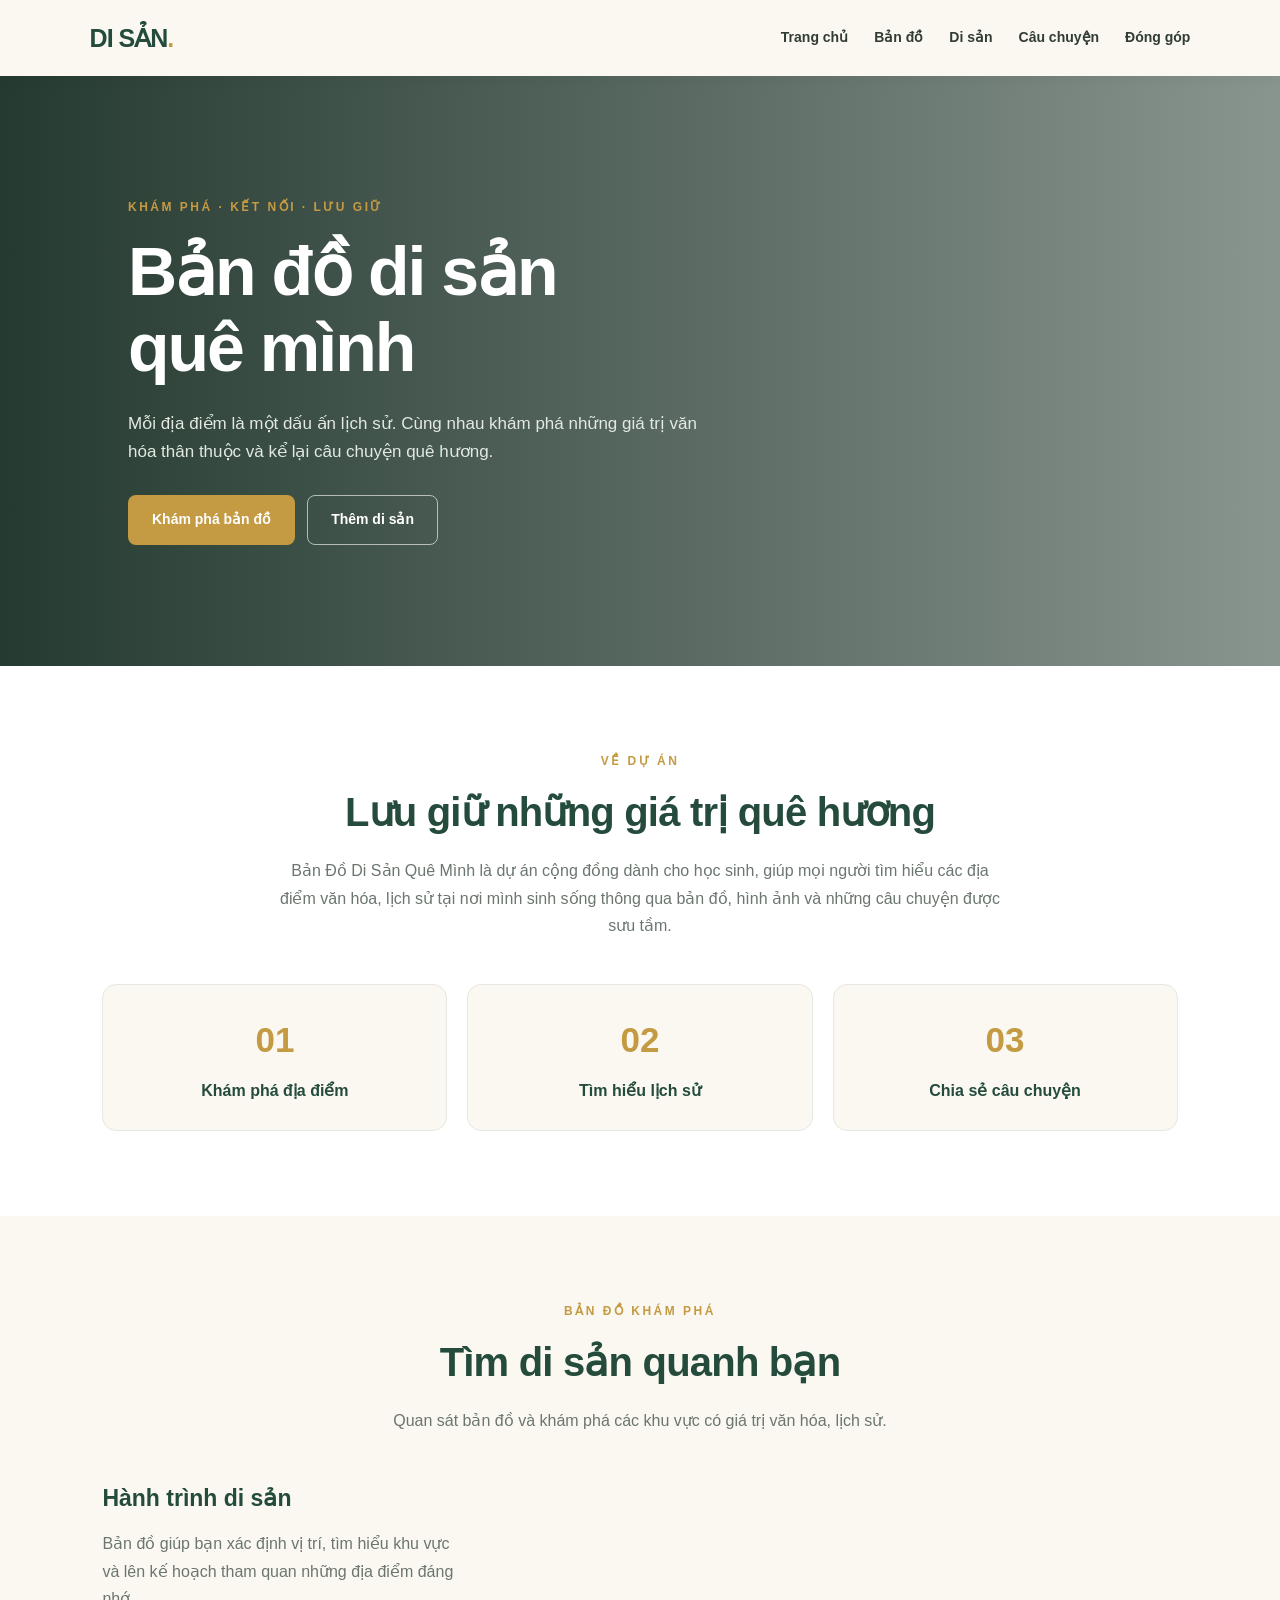
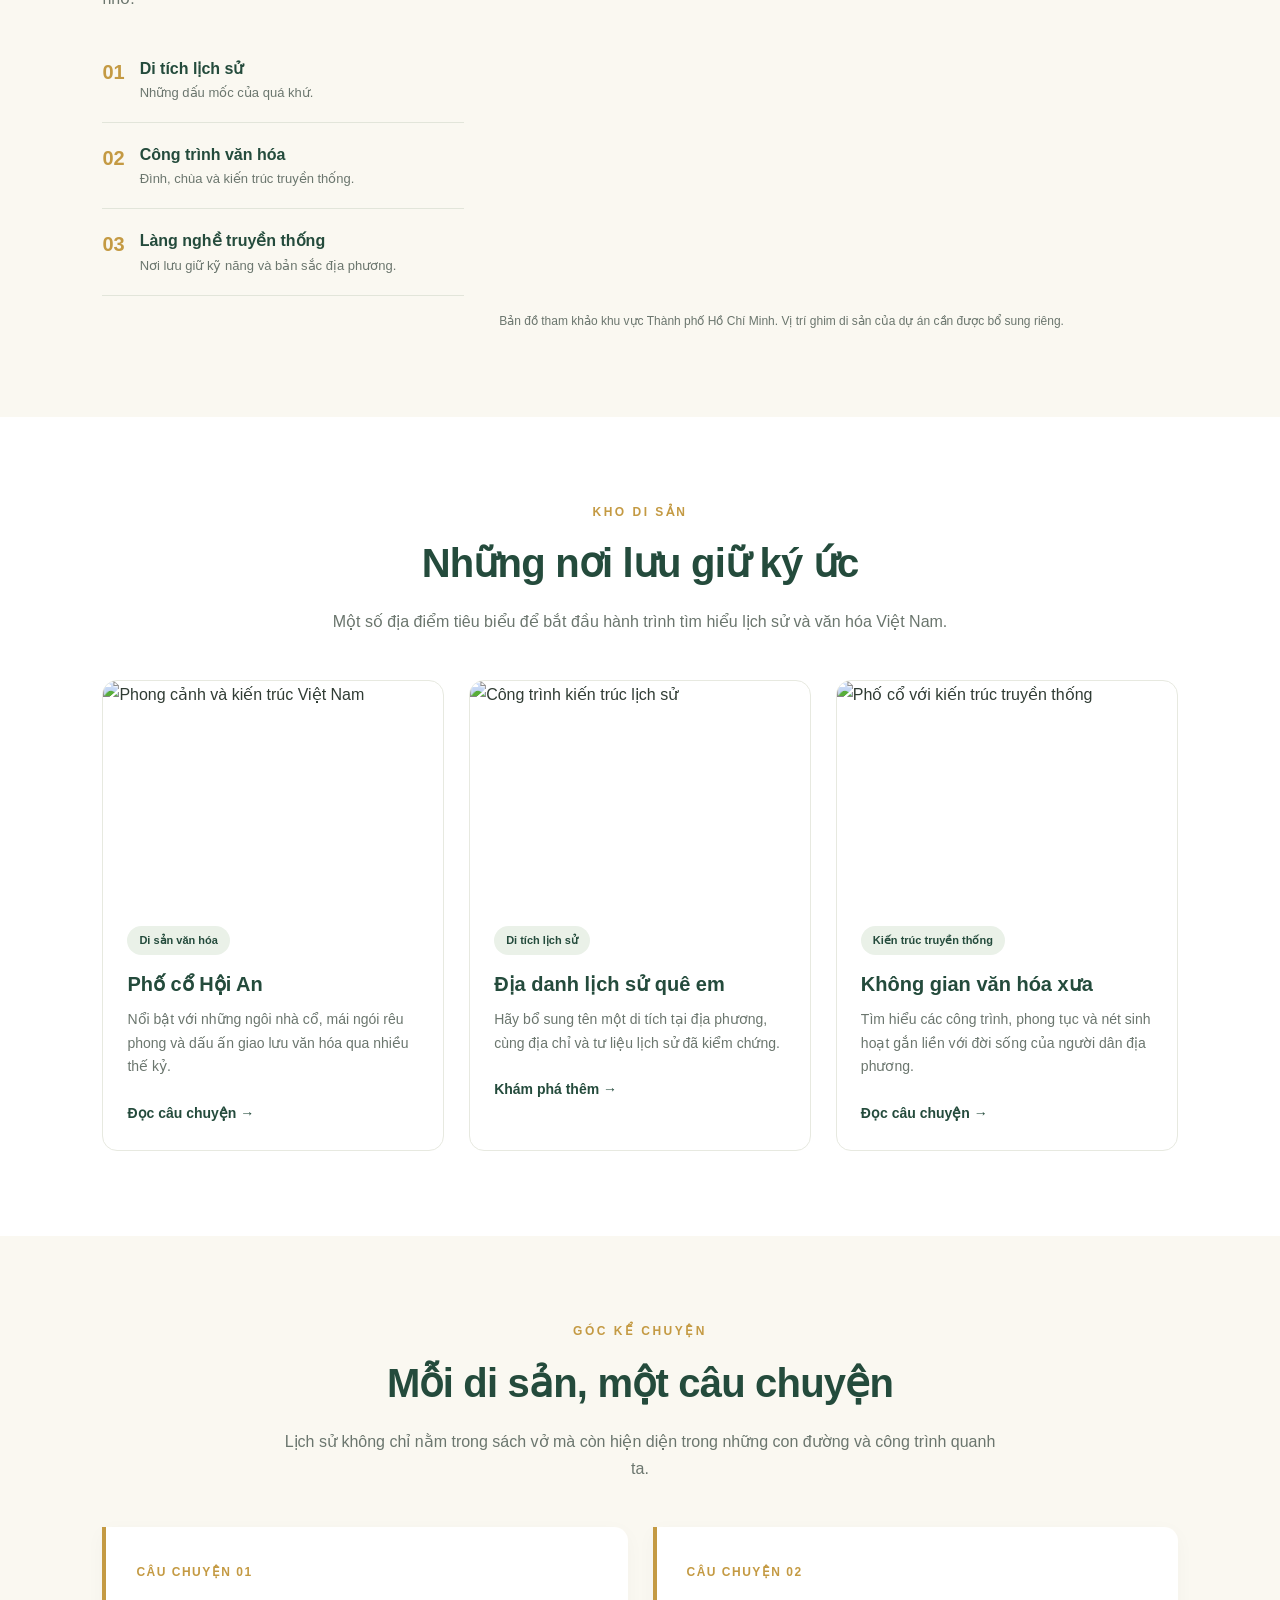
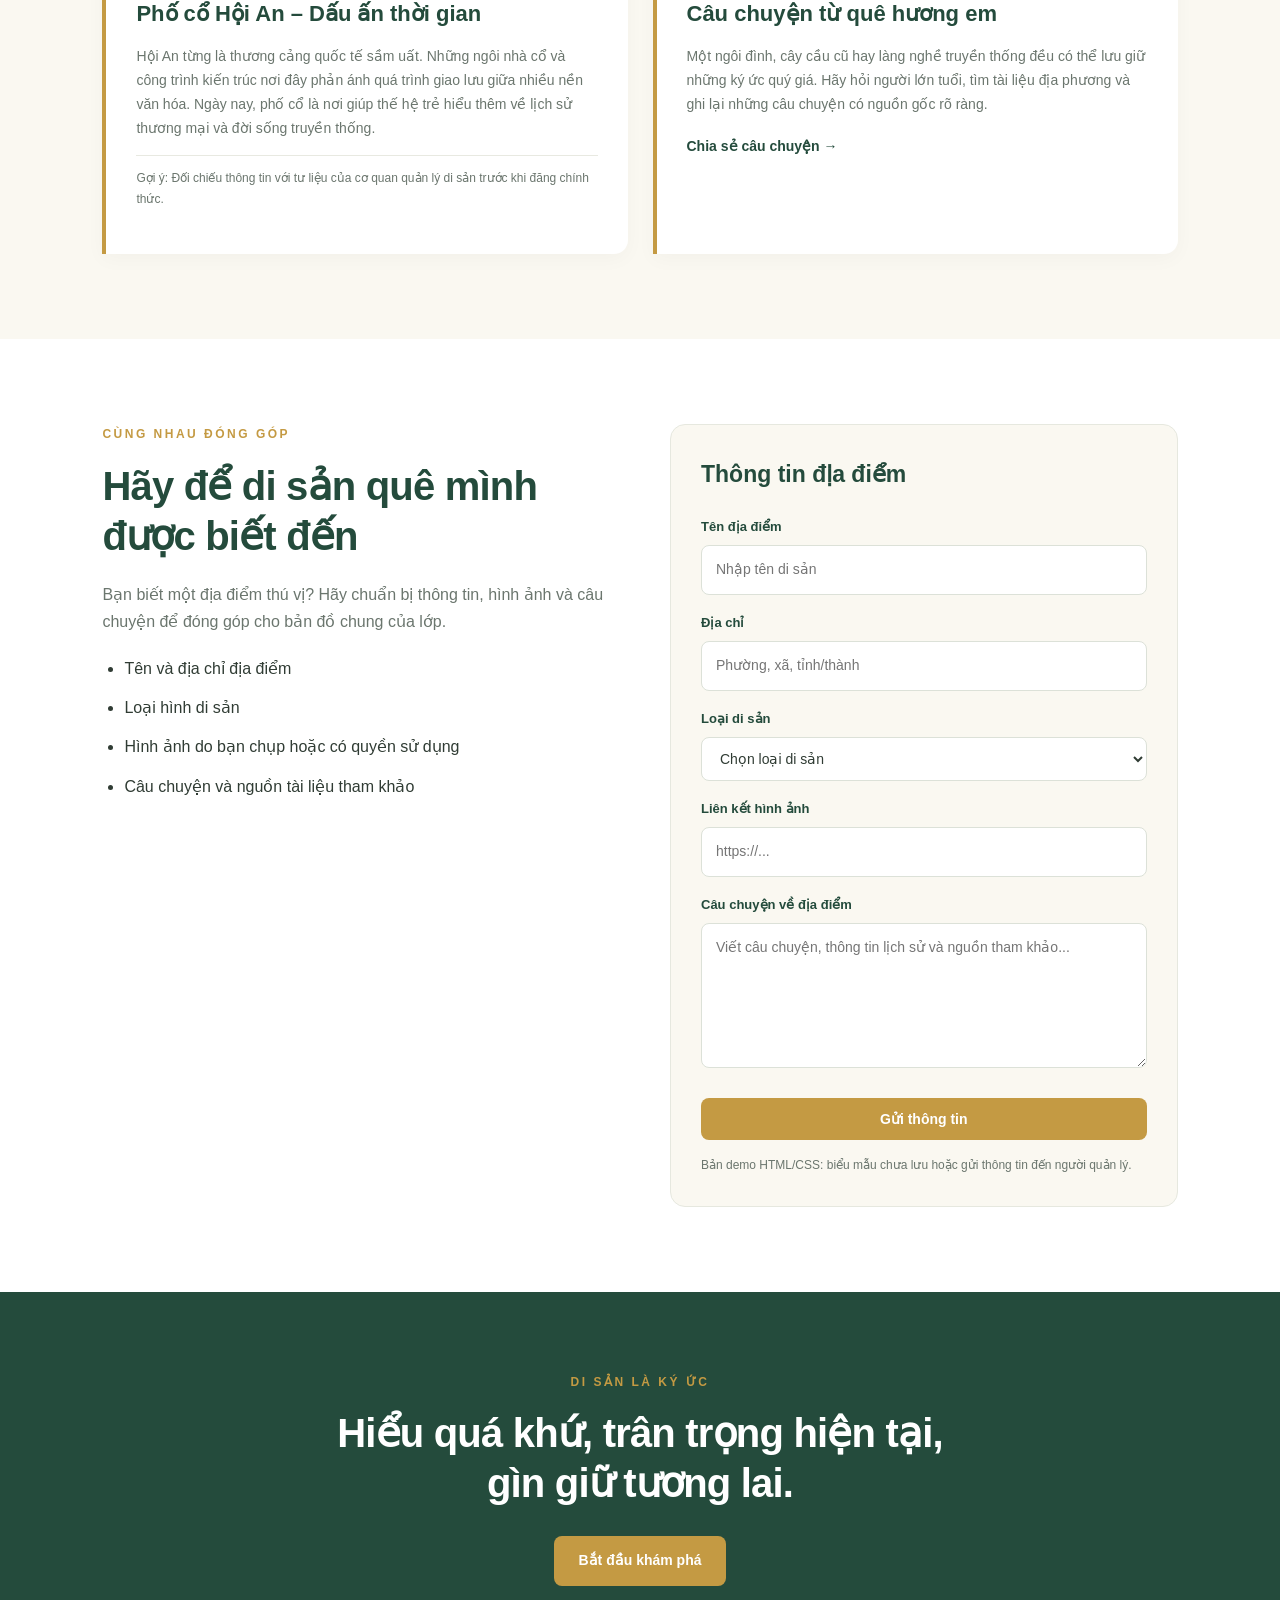
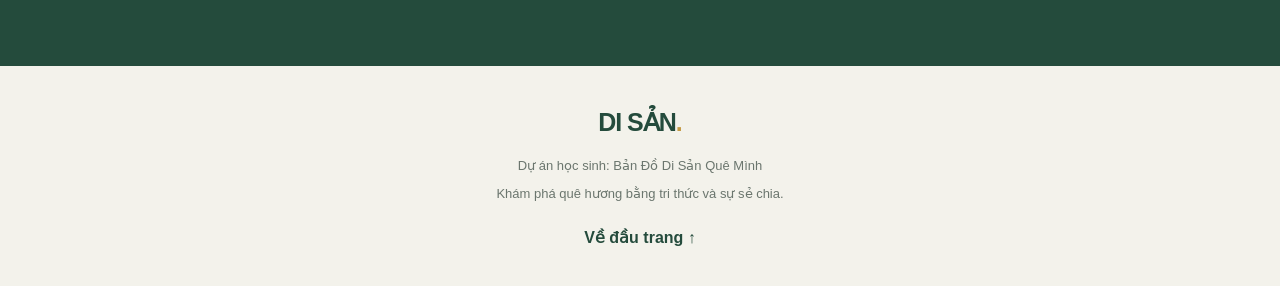
==== index.html @ c759bd66 "init project" ====
<!DOCTYPE html>
<html lang="vi">
<head>
    <meta charset="UTF-8">
    <meta name="viewport" content="width=device-width, initial-scale=1.0">
    <title>Bản Đồ Di Sản Quê Mình</title>
    <link rel="stylesheet" href="style.css">
</head>
<body>

<header class="header">
    <a href="#home" class="logo">DI SẢN<span>.</span></a>

    <nav>
        <a href="#home">Trang chủ</a>
        <a href="#map">Bản đồ</a>
        <a href="#heritage">Di sản</a>
        <a href="#stories">Câu chuyện</a>
        <a href="#contribute">Đóng góp</a>
    </nav>
</header>

<main>
    <section class="hero" id="home">
        <div class="hero-content">
            <p class="eyebrow">KHÁM PHÁ · KẾT NỐI · LƯU GIỮ</p>
            <h1>Bản đồ di sản<br>quê mình</h1>
            <p>
                Mỗi địa điểm là một dấu ấn lịch sử.
                Cùng nhau khám phá những giá trị văn hóa
                thân thuộc và kể lại câu chuyện quê hương.
            </p>
            <div class="hero-buttons">
                <a href="#map" class="btn btn-primary">Khám phá bản đồ</a>
                <a href="#contribute" class="btn btn-outline">Thêm di sản</a>
            </div>
        </div>
    </section>

    <section class="intro section">
        <p class="eyebrow">VỀ DỰ ÁN</p>
        <h2>Lưu giữ những giá trị quê hương</h2>
        <p class="description">
            Bản Đồ Di Sản Quê Mình là dự án cộng đồng dành cho học sinh,
            giúp mọi người tìm hiểu các địa điểm văn hóa, lịch sử tại
            nơi mình sinh sống thông qua bản đồ, hình ảnh và những câu
            chuyện được sưu tầm.
        </p>

        <div class="stats">
            <div class="stat">
                <span>01</span>
                <p>Khám phá địa điểm</p>
            </div>
            <div class="stat">
                <span>02</span>
                <p>Tìm hiểu lịch sử</p>
            </div>
            <div class="stat">
                <span>03</span>
                <p>Chia sẻ câu chuyện</p>
            </div>
        </div>
    </section>

    <section class="section map-section" id="map">
        <div class="section-heading">
            <p class="eyebrow">BẢN ĐỒ KHÁM PHÁ</p>
            <h2>Tìm di sản quanh bạn</h2>
            <p class="description">
                Quan sát bản đồ và khám phá các khu vực có giá trị
                văn hóa, lịch sử.
            </p>
        </div>

        <div class="map-layout">
            <div class="map-info">
                <h3>Hành trình di sản</h3>
                <p>
                    Bản đồ giúp bạn xác định vị trí, tìm hiểu khu vực
                    và lên kế hoạch tham quan những địa điểm đáng nhớ.
                </p>
                <div class="map-item">
                    <span>01</span>
                    <div>
                        <h4>Di tích lịch sử</h4>
                        <p>Những dấu mốc của quá khứ.</p>
                    </div>
                </div>
                <div class="map-item">
                    <span>02</span>
                    <div>
                        <h4>Công trình văn hóa</h4>
                        <p>Đình, chùa và kiến trúc truyền thống.</p>
                    </div>
                </div>
                <div class="map-item">
                    <span>03</span>
                    <div>
                        <h4>Làng nghề truyền thống</h4>
                        <p>Nơi lưu giữ kỹ năng và bản sắc địa phương.</p>
                    </div>
                </div>
            </div>

            <div class="map-container">
                <iframe
                    title="Bản đồ khám phá di sản Việt Nam"
                    src="https://www.openstreetmap.org/export/embed.html?bbox=106.60%2C10.72%2C106.78%2C10.86&layer=mapnik"
                    loading="lazy">
                </iframe>
                <p class="map-caption">
                    Bản đồ tham khảo khu vực Thành phố Hồ Chí Minh.
                    Vị trí ghim di sản của dự án cần được bổ sung riêng.
                </p>
            </div>
        </div>
    </section>

    <section class="section" id="heritage">
        <div class="section-heading">
            <p class="eyebrow">KHO DI SẢN</p>
            <h2>Những nơi lưu giữ ký ức</h2>
            <p class="description">
                Một số địa điểm tiêu biểu để bắt đầu hành trình tìm hiểu
                lịch sử và văn hóa Việt Nam.
            </p>
        </div>

        <div class="heritage-grid">
            <article class="heritage-card">
                <img
                    src="https://images.unsplash.com/photo-1528127269322-539801943592?auto=format&fit=crop&w=800&q=80"
                    alt="Phong cảnh và kiến trúc Việt Nam">
                <div class="card-content">
                    <span class="tag">Di sản văn hóa</span>
                    <h3>Phố cổ Hội An</h3>
                    <p>
                        Nổi bật với những ngôi nhà cổ, mái ngói rêu phong
                        và dấu ấn giao lưu văn hóa qua nhiều thế kỷ.
                    </p>
                    <a href="#story-hoian" class="text-link">Đọc câu chuyện →</a>
                </div>
            </article>

            <article class="heritage-card">
                <img
                    src="https://images.unsplash.com/photo-1573270689103-d7a4e42b609a?auto=format&fit=crop&w=800&q=80"
                    alt="Công trình kiến trúc lịch sử">
                <div class="card-content">
                    <span class="tag">Di tích lịch sử</span>
                    <h3>Địa danh lịch sử quê em</h3>
                    <p>
                        Hãy bổ sung tên một di tích tại địa phương,
                        cùng địa chỉ và tư liệu lịch sử đã kiểm chứng.
                    </p>
                    <a href="#contribute" class="text-link">Khám phá thêm →</a>
                </div>
            </article>

            <article class="heritage-card">
                <img
                    src="https://images.unsplash.com/photo-1545569341-9eb8b30979d9?auto=format&fit=crop&w=800&q=80"
                    alt="Phố cổ với kiến trúc truyền thống">
                <div class="card-content">
                    <span class="tag">Kiến trúc truyền thống</span>
                    <h3>Không gian văn hóa xưa</h3>
                    <p>
                        Tìm hiểu các công trình, phong tục và nét sinh hoạt
                        gắn liền với đời sống của người dân địa phương.
                    </p>
                    <a href="#stories" class="text-link">Đọc câu chuyện →</a>
                </div>
            </article>
        </div>
    </section>

    <section class="section stories-section" id="stories">
        <div class="section-heading">
            <p class="eyebrow">GÓC KỂ CHUYỆN</p>
            <h2>Mỗi di sản, một câu chuyện</h2>
            <p class="description">
                Lịch sử không chỉ nằm trong sách vở mà còn hiện diện
                trong những con đường và công trình quanh ta.
            </p>
        </div>

        <div class="story-grid">
            <article class="story" id="story-hoian">
                <span class="story-number">CÂU CHUYỆN 01</span>
                <h3>Phố cổ Hội An – Dấu ấn thời gian</h3>
                <p>
                    Hội An từng là thương cảng quốc tế sầm uất.
                    Những ngôi nhà cổ và công trình kiến trúc nơi đây
                    phản ánh quá trình giao lưu giữa nhiều nền văn hóa.
                    Ngày nay, phố cổ là nơi giúp thế hệ trẻ hiểu thêm
                    về lịch sử thương mại và đời sống truyền thống.
                </p>
                <p class="source-note">
                    Gợi ý: Đối chiếu thông tin với tư liệu của cơ quan
                    quản lý di sản trước khi đăng chính thức.
                </p>
            </article>

            <article class="story">
                <span class="story-number">CÂU CHUYỆN 02</span>
                <h3>Câu chuyện từ quê hương em</h3>
                <p>
                    Một ngôi đình, cây cầu cũ hay làng nghề truyền thống
                    đều có thể lưu giữ những ký ức quý giá. Hãy hỏi người
                    lớn tuổi, tìm tài liệu địa phương và ghi lại những
                    câu chuyện có nguồn gốc rõ ràng.
                </p>
                <a href="#contribute" class="text-link">
                    Chia sẻ câu chuyện →
                </a>
            </article>
        </div>
    </section>

    <section class="section contribute-section" id="contribute">
        <div class="contribute-layout">
            <div class="contribute-text">
                <p class="eyebrow">CÙNG NHAU ĐÓNG GÓP</p>
                <h2>Hãy để di sản quê mình được biết đến</h2>
                <p>
                    Bạn biết một địa điểm thú vị? Hãy chuẩn bị thông tin,
                    hình ảnh và câu chuyện để đóng góp cho bản đồ chung
                    của lớp.
                </p>
                <ul>
                    <li>Tên và địa chỉ địa điểm</li>
                    <li>Loại hình di sản</li>
                    <li>Hình ảnh do bạn chụp hoặc có quyền sử dụng</li>
                    <li>Câu chuyện và nguồn tài liệu tham khảo</li>
                </ul>
            </div>

            <form class="contribute-form" action="#" method="get">
                <h3>Thông tin địa điểm</h3>

                <label for="place-name">Tên địa điểm</label>
                <input id="place-name" name="place-name"
                       type="text" placeholder="Nhập tên di sản" required>

                <label for="address">Địa chỉ</label>
                <input id="address" name="address"
                       type="text" placeholder="Phường, xã, tỉnh/thành" required>

                <label for="category">Loại di sản</label>
                <select id="category" name="category" required>
                    <option value="">Chọn loại di sản</option>
                    <option>Di tích lịch sử</option>
                    <option>Di sản văn hóa</option>
                    <option>Công trình kiến trúc</option>
                    <option>Làng nghề truyền thống</option>
                    <option>Địa điểm khác</option>
                </select>

                <label for="image-link">Liên kết hình ảnh</label>
                <input id="image-link" name="image-link"
                       type="url" placeholder="https://...">

                <label for="story-content">Câu chuyện về địa điểm</label>
                <textarea id="story-content" name="story-content"
                          rows="5" placeholder="Viết câu chuyện, thông tin lịch sử và nguồn tham khảo..."
                          required></textarea>

                <button type="submit" class="btn btn-primary">
                    Gửi thông tin
                </button>

                <p class="form-note">
                    Bản demo HTML/CSS: biểu mẫu chưa lưu hoặc gửi
                    thông tin đến người quản lý.
                </p>
            </form>
        </div>
    </section>

    <section class="closing">
        <p class="eyebrow">DI SẢN LÀ KÝ ỨC</p>
        <h2>Hiểu quá khứ, trân trọng hiện tại,<br>gìn giữ tương lai.</h2>
        <a href="#map" class="btn btn-primary">Bắt đầu khám phá</a>
    </section>
</main>

<footer class="footer">
    <a href="#home" class="logo">DI SẢN<span>.</span></a>
    <p>Dự án học sinh: Bản Đồ Di Sản Quê Mình</p>
    <p>Khám phá quê hương bằng tri thức và sự sẻ chia.</p>
    <a href="#home">Về đầu trang ↑</a>
</footer>

</body>
</html>
---- style.css ----
:root {
        --green: #244b3c;
        --green-dark: #17372b;
        --green-light: #eaf1e8;
        --gold: #c49a43;
        --cream: #faf8f1;
        --text: #303c34;
        --muted: #6b766e;
    }

    * {
        margin: 0;
        padding: 0;
        box-sizing: border-box;
        scroll-behavior: smooth;
    }

    body {
        font-family: Arial, sans-serif;
        color: var(--text);
        line-height: 1.7;
    }

    a {
        text-decoration: none;
    }

    .header {
        min-height: 76px;
        padding: 15px 7%;
        display: flex;
        justify-content: space-between;
        align-items: center;
        gap: 25px;
        background: var(--cream);
        position: sticky;
        top: 0;
        z-index: 10;
        box-shadow: 0 3px 15px #0000000a;
    }

    .logo {
        font-size: 25px;
        color: var(--green);
        font-weight: 900;
        letter-spacing: -1px;
        white-space: nowrap;
    }

    .logo span {
        color: var(--gold);
    }

    .header nav {
        display: flex;
        align-items: center;
        gap: 26px;
        flex-wrap: wrap;
    }

    .header nav a {
        color: var(--text);
        font-size: 14px;
        font-weight: 700;
        transition: color .2s;
    }

    .header nav a:hover {
        color: var(--gold);
    }

    .hero {
        min-height: 590px;
        display: flex;
        align-items: center;
        padding: 80px 10%;
        color: white;
        background:
            linear-gradient(90deg, #142b20ed, #142b2080),
            url("https://images.unsplash.com/photo-1528127269322-539801943592?auto=format&fit=crop&w=1800&q=85")
            center / cover no-repeat;
    }

    .hero-content {
        max-width: 720px;
    }

    .eyebrow {
        color: var(--gold);
        font-size: 12px;
        font-weight: 800;
        letter-spacing: 2.5px;
        margin-bottom: 16px;
    }

    .hero h1 {
        font-size: clamp(40px, 6vw, 68px);
        line-height: 1.12;
        margin-bottom: 24px;
        letter-spacing: -2px;
    }

    .hero-content > p:not(.eyebrow) {
        max-width: 600px;
        color: #e3e9e2;
        font-size: 17px;
        margin-bottom: 28px;
    }

    .hero-buttons {
        display: flex;
        flex-wrap: wrap;
        gap: 12px;
    }

    .btn {
        display: inline-block;
        padding: 12px 23px;
        border-radius: 8px;
        font-size: 14px;
        font-weight: 700;
        border: 1px solid transparent;
        cursor: pointer;
        font-family: inherit;
        transition: .2s;
    }

    .btn-primary {
        background: var(--gold);
        color: #fff;
    }

    .btn-primary:hover {
        background: #a98030;
    }

    .btn-outline {
        border-color: #ffffff9c;
        color: white;
    }

    .btn-outline:hover {
        background: white;
        color: var(--green);
    }

    .section {
        padding: 85px 8%;
    }

    .intro {
        text-align: center;
        background: white;
    }

    .section h2,
    .intro h2,
    .closing h2 {
        font-size: clamp(28px, 4vw, 40px);
        line-height: 1.25;
        color: var(--green);
        margin-bottom: 20px;
        letter-spacing: -.8px;
    }

    .description {
        max-width: 720px;
        margin: 0 auto;
        color: var(--muted);
    }

    .stats {
        display: grid;
        grid-template-columns: repeat(3, 1fr);
        gap: 20px;
        margin-top: 45px;
    }

    .stat {
        padding: 25px 15px;
        border: 1px solid #e5e9e1;
        border-radius: 14px;
        background: var(--cream);
    }

    .stat span {
        display: block;
        color: var(--gold);
        font-size: 35px;
        font-weight: 900;
        margin-bottom: 8px;
    }

    .stat p {
        font-weight: 700;
        color: var(--green);
    }

    .map-section,
    .stories-section {
        background: var(--cream);
    }

    .section-heading {
        text-align: center;
        margin-bottom: 45px;
    }

    .map-layout {
        display: grid;
        grid-template-columns: .8fr 1.5fr;
        gap: 35px;
        align-items: start;
    }

    .map-info h3 {
        color: var(--green);
        font-size: 23px;
        margin-bottom: 12px;
    }

    .map-info > p {
        color: var(--muted);
        margin-bottom: 25px;
    }

    .map-item {
        display: flex;
        gap: 15px;
        padding: 18px 0;
        border-bottom: 1px solid #e2e5da;
    }

    .map-item > span {
        color: var(--gold);
        font-size: 20px;
        font-weight: 900;
    }

    .map-item h4 {
        font-size: 16px;
        color: var(--green);
    }

    .map-item p {
        color: var(--muted);
        font-size: 13px;
    }

    .map-container iframe {
        display: block;
        width: 100%;
        height: 420px;
        border: 0;
        border-radius: 14px;
    }

    .map-caption {
        color: var(--muted);
        font-size: 12px;
        margin-top: 12px;
    }

    .heritage-grid {
        display: grid;
        grid-template-columns: repeat(3, minmax(0, 1fr));
        gap: 25px;
    }

    .heritage-card {
        border: 1px solid #e7e9e0;
        border-radius: 15px;
        overflow: hidden;
        background: white;
        transition: transform .25s, box-shadow .25s;
    }

    .heritage-card:hover {
        transform: translateY(-6px);
        box-shadow: 0 15px 30px #00000010;
    }

    .heritage-card img {
        display: block;
        width: 100%;
        height: 220px;
        object-fit: cover;
    }

    .card-content {
        padding: 24px;
    }

    .tag {
        display: inline-block;
        background: var(--green-light);
        color: var(--green);
        border-radius: 30px;
        padding: 5px 12px;
        font-size: 11px;
        font-weight: 800;
    }

    .card-content h3 {
        color: var(--green);
        font-size: 20px;
        line-height: 1.4;
        margin: 15px 0 10px;
    }

    .card-content p {
        color: var(--muted);
        font-size: 14px;
        margin-bottom: 20px;
    }

    .text-link {
        color: var(--green);
        font-weight: 800;
        font-size: 14px;
    }

    .text-link:hover {
        color: var(--gold);
    }

    .story-grid {
        display: grid;
        grid-template-columns: repeat(2, minmax(0, 1fr));
        gap: 25px;
    }

    .story {
        background: white;
        padding: 30px;
        border-radius: 0 14px 14px 0;
        border-left: 4px solid var(--gold);
        box-shadow: 0 5px 20px #00000008;
    }

    .story-number {
        color: var(--gold);
        font-size: 12px;
        letter-spacing: 1.5px;
        font-weight: 900;
    }

    .story h3 {
        color: var(--green);
        font-size: 22px;
        line-height: 1.4;
        margin: 15px 0;
    }

    .story p {
        color: var(--muted);
        font-size: 14px;
        margin-bottom: 15px;
    }

    .source-note {
        padding-top: 12px;
        border-top: 1px solid #e8e9e1;
        font-size: 12px !important;
    }

    .contribute-layout {
        display: grid;
        grid-template-columns: 1fr 1fr;
        gap: 60px;
        align-items: start;
    }

    .contribute-text > p:not(.eyebrow) {
        color: var(--muted);
        margin: 20px 0;
    }

    .contribute-text ul {
        padding-left: 22px;
        color: var(--text);
    }

    .contribute-text li {
        margin-bottom: 12px;
    }

    .contribute-form {
        padding: 30px;
        background: var(--cream);
        border: 1px solid #e6e8df;
        border-radius: 15px;
    }

    .contribute-form h3 {
        color: var(--green);
        margin-bottom: 22px;
        font-size: 23px;
    }

    .contribute-form label {
        display: block;
        color: var(--green);
        font-size: 13px;
        font-weight: 800;
        margin: 17px 0 7px;
    }

    .contribute-form input,
    .contribute-form select,
    .contribute-form textarea {
        width: 100%;
        padding: 12px 14px;
        border: 1px solid #dce1d8;
        background: white;
        border-radius: 8px;
        outline: none;
        font: inherit;
        font-size: 14px;
        color: var(--text);
    }

    .contribute-form input:focus,
    .contribute-form select:focus,
    .contribute-form textarea:focus {
        border-color: var(--green);
        box-shadow: 0 0 0 3px #244b3c15;
    }

    .contribute-form textarea {
        resize: vertical;
    }

    .contribute-form button {
        width: 100%;
        margin-top: 22px;
    }

    .form-note {
        color: var(--muted);
        font-size: 12px;
        margin-top: 15px;
    }

    .closing {
        padding: 80px 8%;
        text-align: center;
        background: var(--green);
    }

    .closing h2 {
        color: white;
        margin-bottom: 28px;
    }

    .footer {
        padding: 35px 8%;
        text-align: center;
        background: #f3f2eb;
    }

    .footer .logo {
        display: inline-block;
        margin-bottom: 12px;
    }

    .footer p {
        color: var(--muted);
        font-size: 13px;
        margin-bottom: 6px;
    }

    .footer > a:last-child {
        display: inline-block;
        margin-top: 12px;
        color: var(--green);
        font-weight: 800;
    }

    /* Giao diện máy tính bảng */
    @media (max-width: 1000px) {
        .header {
            padding: 15px 4%;
            flex-wrap: wrap;
        }

        .header nav {
            gap: 15px;
        }

        .section {
            padding: 65px 5%;
        }

        .heritage-grid {
            grid-template-columns: repeat(2, minmax(0, 1fr));
        }

        .map-layout {
            grid-template-columns: 1fr;
        }

        .contribute-layout {
            gap: 30px;
        }
    }

    /* Giao diện điện thoại */
    @media (max-width: 600px) {
        .header {
            justify-content: center;
            gap: 8px;
        }

        .header nav {
            justify-content: center;
            gap: 8px 16px;
        }

        .header nav a {
            font-size: 12px;
        }

        .hero {
            min-height: 520px;
            padding: 65px 7%;
            background-position: center;
        }

        .hero h1 {
            letter-spacing: -1px;
        }

        .hero-content > p:not(.eyebrow) {
            font-size: 15px;
        }

        .section {
            padding: 55px 6%;
        }

        .stats {
            grid-template-columns: 1fr;
        }

        .heritage-grid,
        .story-grid,
        .contribute-layout {
            grid-template-columns: 1fr;
        }

        .heritage-card img {
            height: 220px;
        }

        .map-container iframe {
            height: 340px;
        }

        .contribute-form {
            padding: 22px;
        }

        .closing {
            padding: 60px 6%;
        }
    }
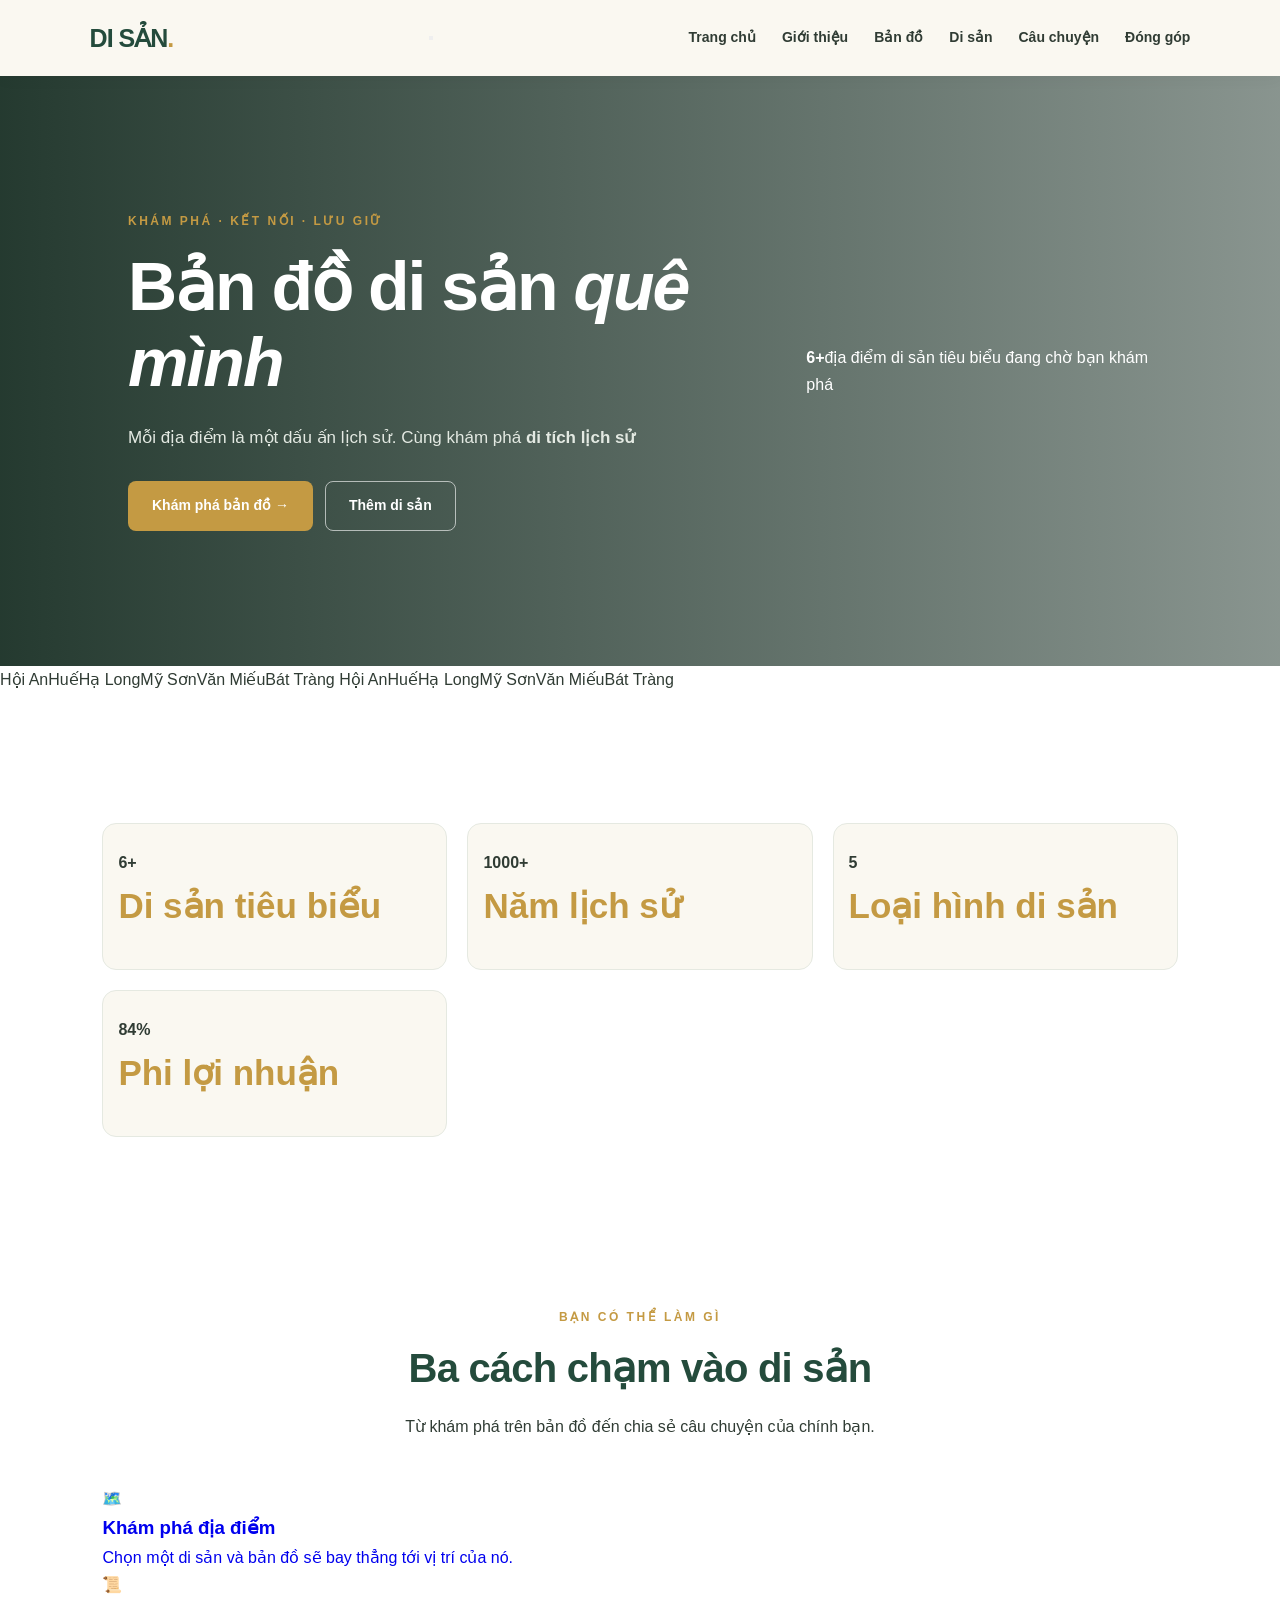
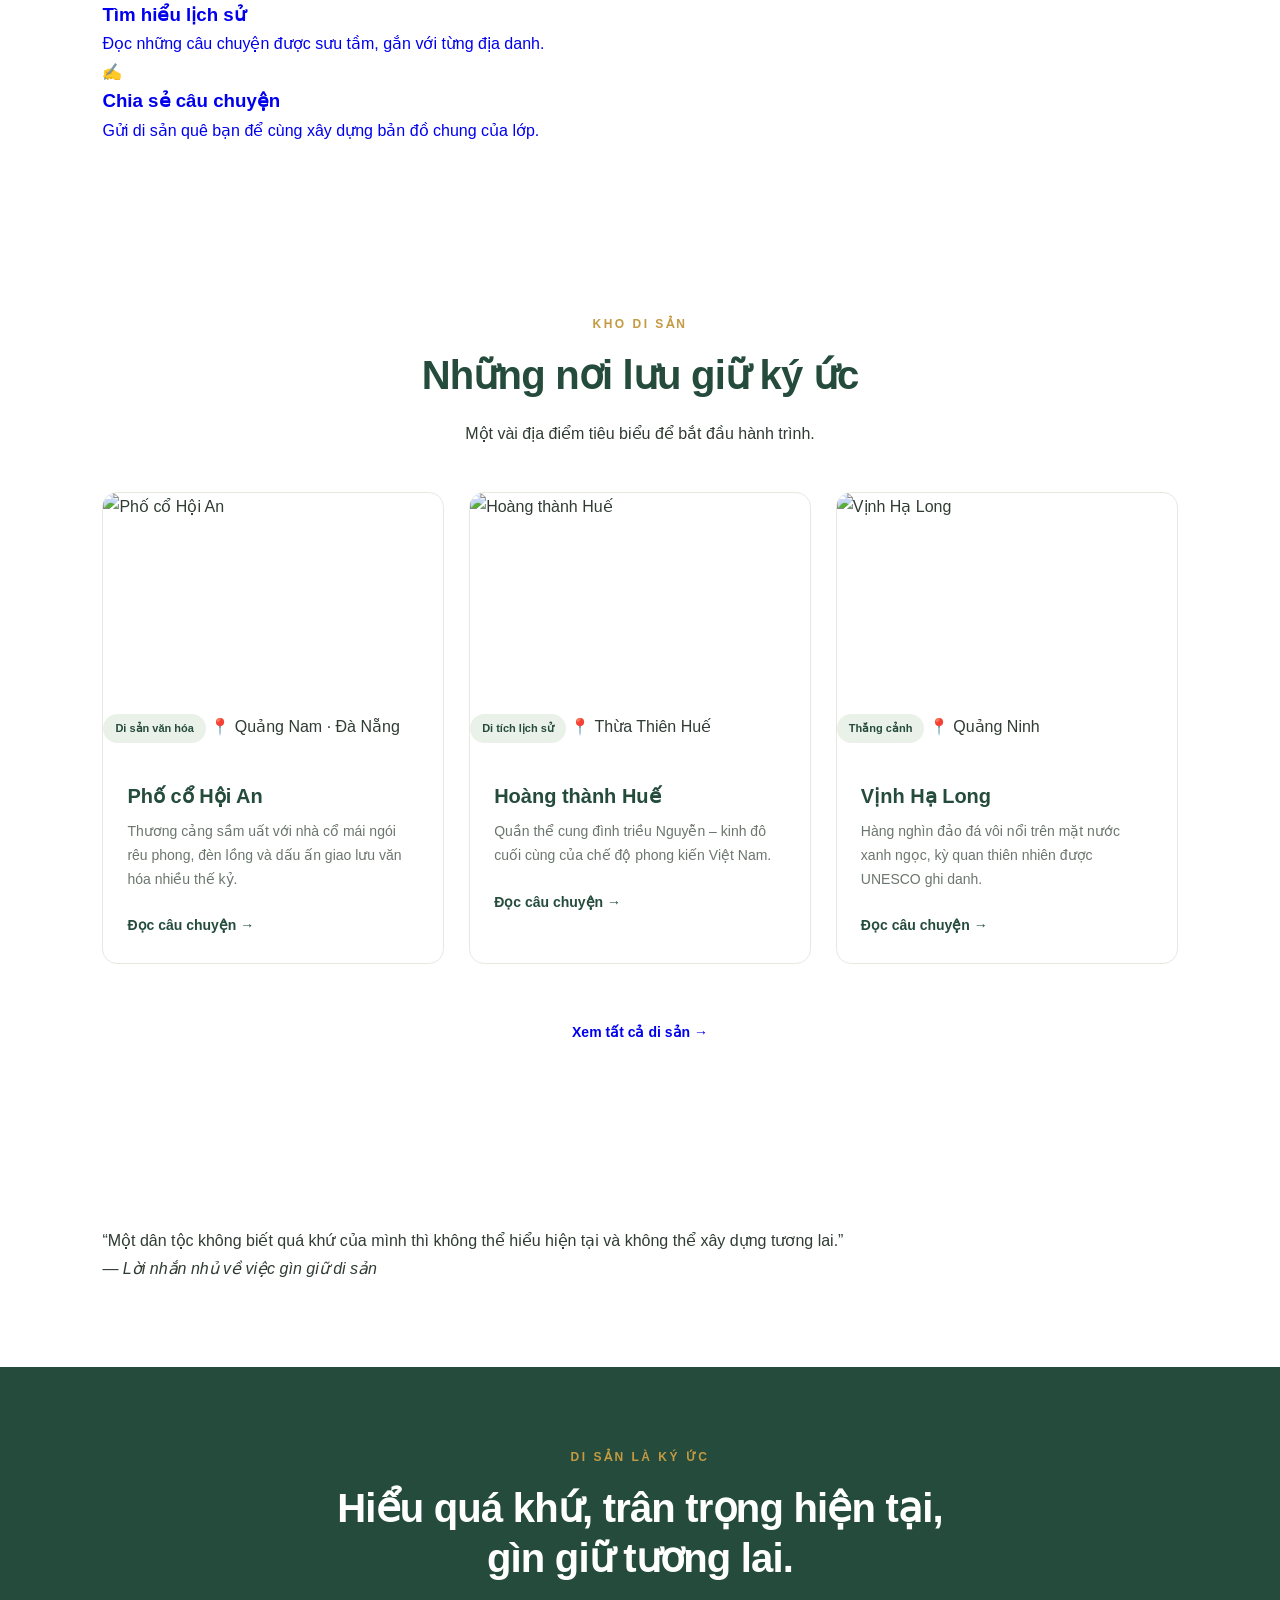
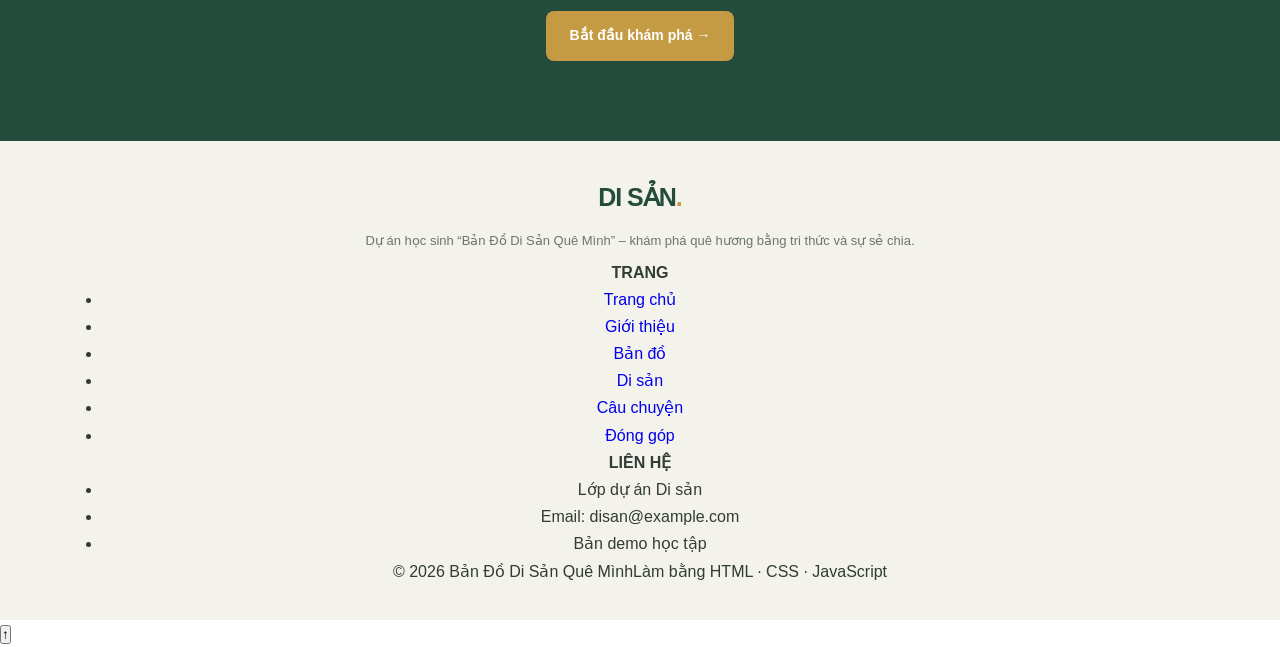
==== commit 51704f4a: "Thiết kế lại website: 6 trang, responsive, nhiều hiệu ứng" ====
--- a/index.html
+++ b/index.html
@@ -1,297 +1,153 @@
-
 <!DOCTYPE html>
 <html lang="vi">
 <head>
     <meta charset="UTF-8">
     <meta name="viewport" content="width=device-width, initial-scale=1.0">
-    <title>Bản Đồ Di Sản Quê Mình</title>
+    <meta name="description" content="Bản đồ di sản quê mình – khám phá, kết nối và lưu giữ giá trị văn hóa, lịch sử Việt Nam.">
+    <title>Trang chủ | Bản Đồ Di Sản Quê Mình</title>
+    <link rel="preconnect" href="https://fonts.googleapis.com">
+    <link rel="preconnect" href="https://fonts.gstatic.com" crossorigin>
+    <link href="https://fonts.googleapis.com/css2?family=Be+Vietnam+Pro:wght@400;500;600;700;800&family=Playfair+Display:ital,wght@0,600;0,800;0,900;1,600&display=swap&subset=vietnamese" rel="stylesheet">
     <link rel="stylesheet" href="style.css">
 </head>
 <body>
-
+<div class="progress" aria-hidden="true"></div>
 <header class="header">
-    <a href="#home" class="logo">DI SẢN<span>.</span></a>
-
-    <nav>
-        <a href="#home">Trang chủ</a>
-        <a href="#map">Bản đồ</a>
-        <a href="#heritage">Di sản</a>
-        <a href="#stories">Câu chuyện</a>
-        <a href="#contribute">Đóng góp</a>
+    <a href="index.html" class="logo">DI SẢN<span>.</span></a>
+    <button class="burger" aria-label="Mở menu" aria-expanded="false" aria-controls="nav"><span></span></button>
+    <nav class="nav" id="nav">
+            <a href="index.html" class="active" aria-current="page">Trang chủ</a>
+            <a href="gioi-thieu.html">Giới thiệu</a>
+            <a href="ban-do.html">Bản đồ</a>
+            <a href="di-san.html">Di sản</a>
+            <a href="cau-chuyen.html">Câu chuyện</a>
+            <a href="dong-gop.html" class="nav-cta">Đóng góp</a>
     </nav>
 </header>
 
 <main>
-    <section class="hero" id="home">
-        <div class="hero-content">
-            <p class="eyebrow">KHÁM PHÁ · KẾT NỐI · LƯU GIỮ</p>
-            <h1>Bản đồ di sản<br>quê mình</h1>
-            <p>
-                Mỗi địa điểm là một dấu ấn lịch sử.
-                Cùng nhau khám phá những giá trị văn hóa
-                thân thuộc và kể lại câu chuyện quê hương.
-            </p>
-            <div class="hero-buttons">
-                <a href="#map" class="btn btn-primary">Khám phá bản đồ</a>
-                <a href="#contribute" class="btn btn-outline">Thêm di sản</a>
-            </div>
+<section class="hero" id="home">
+    <span class="orb o1"></span><span class="orb o2"></span><span class="orb o3"></span>
+    <div class="hero-content">
+        <p class="eyebrow reveal">KHÁM PHÁ · KẾT NỐI · LƯU GIỮ</p>
+        <h1 class="reveal" style="--d:.1s">Bản đồ di sản <em>quê mình</em></h1>
+        <p class="sub reveal" style="--d:.2s">Mỗi địa điểm là một dấu ấn lịch sử. Cùng khám phá <b class="typed" data-words="di tích lịch sử|làng nghề truyền thống|kiến trúc cổ|câu chuyện quê hương">di tích lịch sử</b></p>
+        <div class="hero-buttons reveal" style="--d:.3s">
+            <a href="ban-do.html" class="btn btn-primary">Khám phá bản đồ →</a>
+            <a href="dong-gop.html" class="btn btn-outline">Thêm di sản</a>
         </div>
-    </section>
+    </div>
+    <div class="hero-card"><b>6+</b><span>địa điểm di sản tiêu biểu đang chờ bạn khám phá</span></div>
+    <span class="scroll-hint" aria-hidden="true"></span>
+</section>
 
-    <section class="intro section">
-        <p class="eyebrow">VỀ DỰ ÁN</p>
-        <h2>Lưu giữ những giá trị quê hương</h2>
-        <p class="description">
-            Bản Đồ Di Sản Quê Mình là dự án cộng đồng dành cho học sinh,
-            giúp mọi người tìm hiểu các địa điểm văn hóa, lịch sử tại
-            nơi mình sinh sống thông qua bản đồ, hình ảnh và những câu
-            chuyện được sưu tầm.
-        </p>
+<div class="marquee" aria-hidden="true"><div class="marquee-track">
+    <span>Hội An</span><span>Huế</span><span>Hạ Long</span><span>Mỹ Sơn</span><span>Văn Miếu</span><span>Bát Tràng</span>
+    <span>Hội An</span><span>Huế</span><span>Hạ Long</span><span>Mỹ Sơn</span><span>Văn Miếu</span><span>Bát Tràng</span>
+</div></div>
 
+<section class="section">
+    <div class="container">
         <div class="stats">
-            <div class="stat">
-                <span>01</span>
-                <p>Khám phá địa điểm</p>
-            </div>
-            <div class="stat">
-                <span>02</span>
-                <p>Tìm hiểu lịch sử</p>
-            </div>
-            <div class="stat">
-                <span>03</span>
-                <p>Chia sẻ câu chuyện</p>
-            </div>
+            <div class="stat reveal zoom"><b data-count="6" data-suffix="+">0</b><span>Di sản tiêu biểu</span></div>
+            <div class="stat reveal zoom" style="--d:.1s"><b data-count="1000" data-suffix="+">0</b><span>Năm lịch sử</span></div>
+            <div class="stat reveal zoom" style="--d:.2s"><b data-count="5">0</b><span>Loại hình di sản</span></div>
+            <div class="stat reveal zoom" style="--d:.3s"><b data-count="100" data-suffix="%">0</b><span>Phi lợi nhuận</span></div>
         </div>
-    </section>
+    </div>
+</section>
 
-    <section class="section map-section" id="map">
+<section class="section alt">
+    <div class="container">
         <div class="section-heading">
-            <p class="eyebrow">BẢN ĐỒ KHÁM PHÁ</p>
-            <h2>Tìm di sản quanh bạn</h2>
-            <p class="description">
-                Quan sát bản đồ và khám phá các khu vực có giá trị
-                văn hóa, lịch sử.
-            </p>
+            <p class="eyebrow reveal">BẠN CÓ THỂ LÀM GÌ</p>
+            <h2 class="reveal">Ba cách chạm vào di sản</h2>
+            <p class="lead reveal">Từ khám phá trên bản đồ đến chia sẻ câu chuyện của chính bạn.</p>
         </div>
+        <div class="features">
+            <a href="ban-do.html" class="feature reveal"><div class="icon">🗺️</div><h3>Khám phá địa điểm</h3><p>Chọn một di sản và bản đồ sẽ bay thẳng tới vị trí của nó.</p></a>
+            <a href="cau-chuyen.html" class="feature reveal" style="--d:.12s"><div class="icon">📜</div><h3>Tìm hiểu lịch sử</h3><p>Đọc những câu chuyện được sưu tầm, gắn với từng địa danh.</p></a>
+            <a href="dong-gop.html" class="feature reveal" style="--d:.24s"><div class="icon">✍️</div><h3>Chia sẻ câu chuyện</h3><p>Gửi di sản quê bạn để cùng xây dựng bản đồ chung của lớp.</p></a>
+        </div>
+    </div>
+</section>
 
-        <div class="map-layout">
-            <div class="map-info">
-                <h3>Hành trình di sản</h3>
-                <p>
-                    Bản đồ giúp bạn xác định vị trí, tìm hiểu khu vực
-                    và lên kế hoạch tham quan những địa điểm đáng nhớ.
-                </p>
-                <div class="map-item">
-                    <span>01</span>
-                    <div>
-                        <h4>Di tích lịch sử</h4>
-                        <p>Những dấu mốc của quá khứ.</p>
-                    </div>
+<section class="section">
+    <div class="container">
+        <div class="section-heading">
+            <p class="eyebrow reveal">KHO DI SẢN</p>
+            <h2 class="reveal">Những nơi lưu giữ ký ức</h2>
+            <p class="lead reveal">Một vài địa điểm tiêu biểu để bắt đầu hành trình.</p>
+        </div>
+        <div class="heritage-grid">
+            <article class="heritage-card reveal" data-cat="cultural" style="--d:0.00s">
+                <div class="card-img">
+                    <img src="https://images.unsplash.com/photo-1528127269322-539801943592?auto=format&fit=crop&w=800&q=75" alt="Phố cổ Hội An" loading="lazy">
+                    <span class="tag">Di sản văn hóa</span>
+                    <span class="loc">📍 Quảng Nam · Đà Nẵng</span>
                 </div>
-                <div class="map-item">
-                    <span>02</span>
-                    <div>
-                        <h4>Công trình văn hóa</h4>
-                        <p>Đình, chùa và kiến trúc truyền thống.</p>
-                    </div>
-                </div>
-                <div class="map-item">
-                    <span>03</span>
-                    <div>
-                        <h4>Làng nghề truyền thống</h4>
-                        <p>Nơi lưu giữ kỹ năng và bản sắc địa phương.</p>
-                    </div>
-                </div>
-            </div>
-
-            <div class="map-container">
-                <iframe
-                    title="Bản đồ khám phá di sản Việt Nam"
-                    src="https://www.openstreetmap.org/export/embed.html?bbox=106.60%2C10.72%2C106.78%2C10.86&layer=mapnik"
-                    loading="lazy">
-                </iframe>
-                <p class="map-caption">
-                    Bản đồ tham khảo khu vực Thành phố Hồ Chí Minh.
-                    Vị trí ghim di sản của dự án cần được bổ sung riêng.
-                </p>
-            </div>
-        </div>
-    </section>
-
-    <section class="section" id="heritage">
-        <div class="section-heading">
-            <p class="eyebrow">KHO DI SẢN</p>
-            <h2>Những nơi lưu giữ ký ức</h2>
-            <p class="description">
-                Một số địa điểm tiêu biểu để bắt đầu hành trình tìm hiểu
-                lịch sử và văn hóa Việt Nam.
-            </p>
-        </div>
-
-        <div class="heritage-grid">
-            <article class="heritage-card">
-                <img
-                    src="https://images.unsplash.com/photo-1528127269322-539801943592?auto=format&fit=crop&w=800&q=80"
-                    alt="Phong cảnh và kiến trúc Việt Nam">
                 <div class="card-content">
-                    <span class="tag">Di sản văn hóa</span>
                     <h3>Phố cổ Hội An</h3>
-                    <p>
-                        Nổi bật với những ngôi nhà cổ, mái ngói rêu phong
-                        và dấu ấn giao lưu văn hóa qua nhiều thế kỷ.
-                    </p>
-                    <a href="#story-hoian" class="text-link">Đọc câu chuyện →</a>
+                    <p>Thương cảng sầm uất với nhà cổ mái ngói rêu phong, đèn lồng và dấu ấn giao lưu văn hóa nhiều thế kỷ.</p>
+                    <a href="cau-chuyen.html#hoi-an" class="text-link">Đọc câu chuyện <span>→</span></a>
                 </div>
             </article>
-
-            <article class="heritage-card">
-                <img
-                    src="https://images.unsplash.com/photo-1573270689103-d7a4e42b609a?auto=format&fit=crop&w=800&q=80"
-                    alt="Công trình kiến trúc lịch sử">
+            <article class="heritage-card reveal" data-cat="history" style="--d:0.12s">
+                <div class="card-img">
+                    <img src="https://images.unsplash.com/photo-1573270689103-d7a4e42b609a?auto=format&fit=crop&w=800&q=75" alt="Hoàng thành Huế" loading="lazy">
+                    <span class="tag">Di tích lịch sử</span>
+                    <span class="loc">📍 Thừa Thiên Huế</span>
+                </div>
                 <div class="card-content">
-                    <span class="tag">Di tích lịch sử</span>
-                    <h3>Địa danh lịch sử quê em</h3>
-                    <p>
-                        Hãy bổ sung tên một di tích tại địa phương,
-                        cùng địa chỉ và tư liệu lịch sử đã kiểm chứng.
-                    </p>
-                    <a href="#contribute" class="text-link">Khám phá thêm →</a>
+                    <h3>Hoàng thành Huế</h3>
+                    <p>Quần thể cung đình triều Nguyễn – kinh đô cuối cùng của chế độ phong kiến Việt Nam.</p>
+                    <a href="cau-chuyen.html#hue" class="text-link">Đọc câu chuyện <span>→</span></a>
                 </div>
             </article>
-
-            <article class="heritage-card">
-                <img
-                    src="https://images.unsplash.com/photo-1545569341-9eb8b30979d9?auto=format&fit=crop&w=800&q=80"
-                    alt="Phố cổ với kiến trúc truyền thống">
+            <article class="heritage-card reveal" data-cat="nature" style="--d:0.24s">
+                <div class="card-img">
+                    <img src="https://images.unsplash.com/photo-1545569341-9eb8b30979d9?auto=format&fit=crop&w=800&q=75" alt="Vịnh Hạ Long" loading="lazy">
+                    <span class="tag">Thắng cảnh</span>
+                    <span class="loc">📍 Quảng Ninh</span>
+                </div>
                 <div class="card-content">
-                    <span class="tag">Kiến trúc truyền thống</span>
-                    <h3>Không gian văn hóa xưa</h3>
-                    <p>
-                        Tìm hiểu các công trình, phong tục và nét sinh hoạt
-                        gắn liền với đời sống của người dân địa phương.
-                    </p>
-                    <a href="#stories" class="text-link">Đọc câu chuyện →</a>
+                    <h3>Vịnh Hạ Long</h3>
+                    <p>Hàng nghìn đảo đá vôi nổi trên mặt nước xanh ngọc, kỳ quan thiên nhiên được UNESCO ghi danh.</p>
+                    <a href="cau-chuyen.html" class="text-link">Đọc câu chuyện <span>→</span></a>
                 </div>
             </article>
         </div>
-    </section>
+        <p style="text-align:center;margin-top:44px" class="reveal"><a href="di-san.html" class="btn btn-dark">Xem tất cả di sản →</a></p>
+    </div>
+</section>
 
-    <section class="section stories-section" id="stories">
-        <div class="section-heading">
-            <p class="eyebrow">GÓC KỂ CHUYỆN</p>
-            <h2>Mỗi di sản, một câu chuyện</h2>
-            <p class="description">
-                Lịch sử không chỉ nằm trong sách vở mà còn hiện diện
-                trong những con đường và công trình quanh ta.
-            </p>
-        </div>
-
-        <div class="story-grid">
-            <article class="story" id="story-hoian">
-                <span class="story-number">CÂU CHUYỆN 01</span>
-                <h3>Phố cổ Hội An – Dấu ấn thời gian</h3>
-                <p>
-                    Hội An từng là thương cảng quốc tế sầm uất.
-                    Những ngôi nhà cổ và công trình kiến trúc nơi đây
-                    phản ánh quá trình giao lưu giữa nhiều nền văn hóa.
-                    Ngày nay, phố cổ là nơi giúp thế hệ trẻ hiểu thêm
-                    về lịch sử thương mại và đời sống truyền thống.
-                </p>
-                <p class="source-note">
-                    Gợi ý: Đối chiếu thông tin với tư liệu của cơ quan
-                    quản lý di sản trước khi đăng chính thức.
-                </p>
-            </article>
-
-            <article class="story">
-                <span class="story-number">CÂU CHUYỆN 02</span>
-                <h3>Câu chuyện từ quê hương em</h3>
-                <p>
-                    Một ngôi đình, cây cầu cũ hay làng nghề truyền thống
-                    đều có thể lưu giữ những ký ức quý giá. Hãy hỏi người
-                    lớn tuổi, tìm tài liệu địa phương và ghi lại những
-                    câu chuyện có nguồn gốc rõ ràng.
-                </p>
-                <a href="#contribute" class="text-link">
-                    Chia sẻ câu chuyện →
-                </a>
-            </article>
-        </div>
-    </section>
-
-    <section class="section contribute-section" id="contribute">
-        <div class="contribute-layout">
-            <div class="contribute-text">
-                <p class="eyebrow">CÙNG NHAU ĐÓNG GÓP</p>
-                <h2>Hãy để di sản quê mình được biết đến</h2>
-                <p>
-                    Bạn biết một địa điểm thú vị? Hãy chuẩn bị thông tin,
-                    hình ảnh và câu chuyện để đóng góp cho bản đồ chung
-                    của lớp.
-                </p>
-                <ul>
-                    <li>Tên và địa chỉ địa điểm</li>
-                    <li>Loại hình di sản</li>
-                    <li>Hình ảnh do bạn chụp hoặc có quyền sử dụng</li>
-                    <li>Câu chuyện và nguồn tài liệu tham khảo</li>
-                </ul>
-            </div>
-
-            <form class="contribute-form" action="#" method="get">
-                <h3>Thông tin địa điểm</h3>
-
-                <label for="place-name">Tên địa điểm</label>
-                <input id="place-name" name="place-name"
-                       type="text" placeholder="Nhập tên di sản" required>
-
-                <label for="address">Địa chỉ</label>
-                <input id="address" name="address"
-                       type="text" placeholder="Phường, xã, tỉnh/thành" required>
-
-                <label for="category">Loại di sản</label>
-                <select id="category" name="category" required>
-                    <option value="">Chọn loại di sản</option>
-                    <option>Di tích lịch sử</option>
-                    <option>Di sản văn hóa</option>
-                    <option>Công trình kiến trúc</option>
-                    <option>Làng nghề truyền thống</option>
-                    <option>Địa điểm khác</option>
-                </select>
-
-                <label for="image-link">Liên kết hình ảnh</label>
-                <input id="image-link" name="image-link"
-                       type="url" placeholder="https://...">
-
-                <label for="story-content">Câu chuyện về địa điểm</label>
-                <textarea id="story-content" name="story-content"
-                          rows="5" placeholder="Viết câu chuyện, thông tin lịch sử và nguồn tham khảo..."
-                          required></textarea>
-
-                <button type="submit" class="btn btn-primary">
-                    Gửi thông tin
-                </button>
-
-                <p class="form-note">
-                    Bản demo HTML/CSS: biểu mẫu chưa lưu hoặc gửi
-                    thông tin đến người quản lý.
-                </p>
-            </form>
-        </div>
-    </section>
-
-    <section class="closing">
-        <p class="eyebrow">DI SẢN LÀ KÝ ỨC</p>
-        <h2>Hiểu quá khứ, trân trọng hiện tại,<br>gìn giữ tương lai.</h2>
-        <a href="#map" class="btn btn-primary">Bắt đầu khám phá</a>
-    </section>
+<section class="section dark">
+    <div class="quote reveal">
+        <p>“Một dân tộc không biết quá khứ của mình thì không thể hiểu hiện tại và không thể xây dựng tương lai.”</p>
+        <cite>— Lời nhắn nhủ về việc gìn giữ di sản</cite>
+    </div>
+</section>
 </main>
 
+<section class="closing">
+    <p class="eyebrow reveal">DI SẢN LÀ KÝ ỨC</p>
+    <h2 class="reveal" style="--d:.1s">Hiểu quá khứ, trân trọng hiện tại,<br>gìn giữ tương lai.</h2>
+    <a href="ban-do.html" class="btn btn-primary reveal" style="--d:.2s">Bắt đầu khám phá →</a>
+</section>
+
 <footer class="footer">
-    <a href="#home" class="logo">DI SẢN<span>.</span></a>
-    <p>Dự án học sinh: Bản Đồ Di Sản Quê Mình</p>
-    <p>Khám phá quê hương bằng tri thức và sự sẻ chia.</p>
-    <a href="#home">Về đầu trang ↑</a>
+    <div class="footer-grid">
+        <div>
+            <a href="index.html" class="logo">DI SẢN<span>.</span></a>
+            <p>Dự án học sinh “Bản Đồ Di Sản Quê Mình” – khám phá quê hương bằng tri thức và sự sẻ chia.</p>
+        </div>
+        <div><h4>TRANG</h4><ul><li><a href="index.html">Trang chủ</a></li><li><a href="gioi-thieu.html">Giới thiệu</a></li><li><a href="ban-do.html">Bản đồ</a></li><li><a href="di-san.html">Di sản</a></li><li><a href="cau-chuyen.html">Câu chuyện</a></li><li><a href="dong-gop.html">Đóng góp</a></li></ul></div>
+        <div><h4>LIÊN HỆ</h4><ul><li>Lớp dự án Di sản</li><li>Email: disan@example.com</li><li>Bản demo học tập</li></ul></div>
+    </div>
+    <div class="copy"><span>© 2026 Bản Đồ Di Sản Quê Mình</span><span>Làm bằng HTML · CSS · JavaScript</span></div>
 </footer>
-
+<button class="to-top" aria-label="Lên đầu trang">↑</button>
+<div class="toast" role="status" aria-live="polite"></div>
+<script src="script.js"></script>
 </body>
 </html>
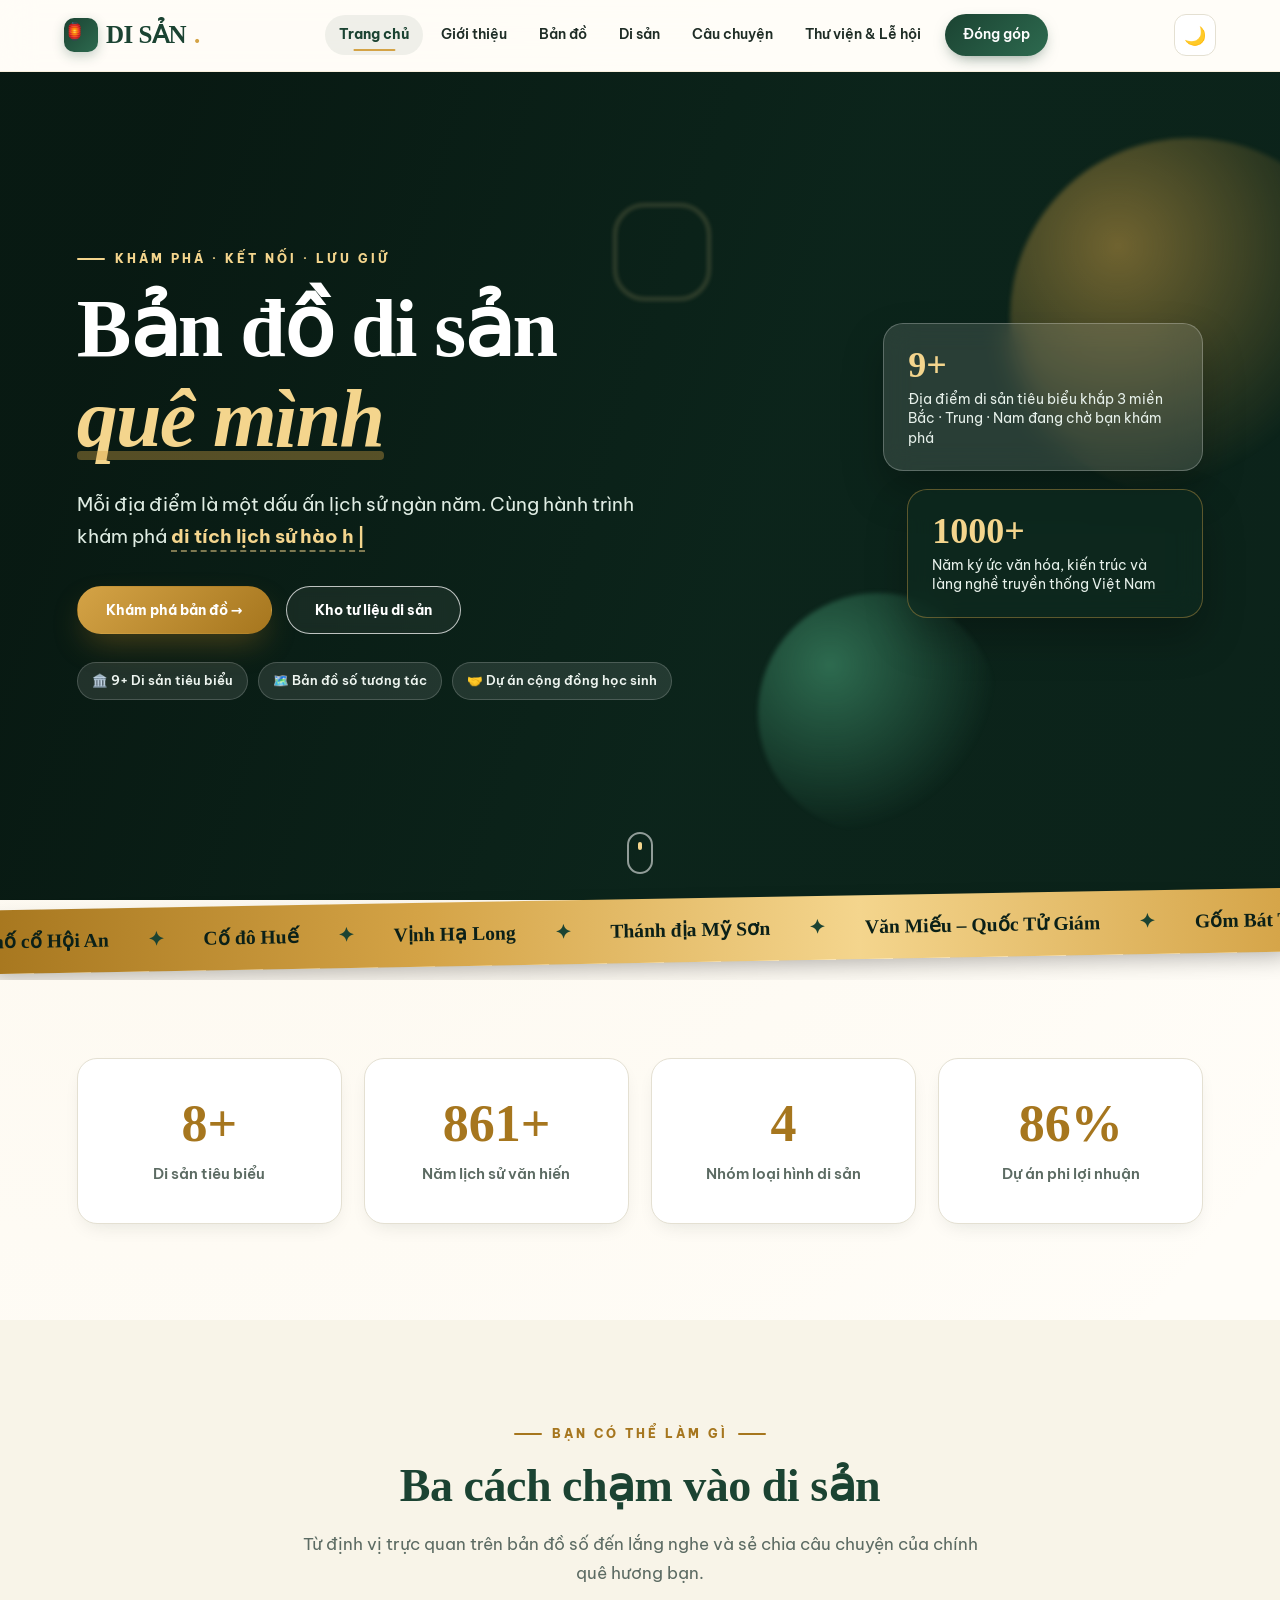
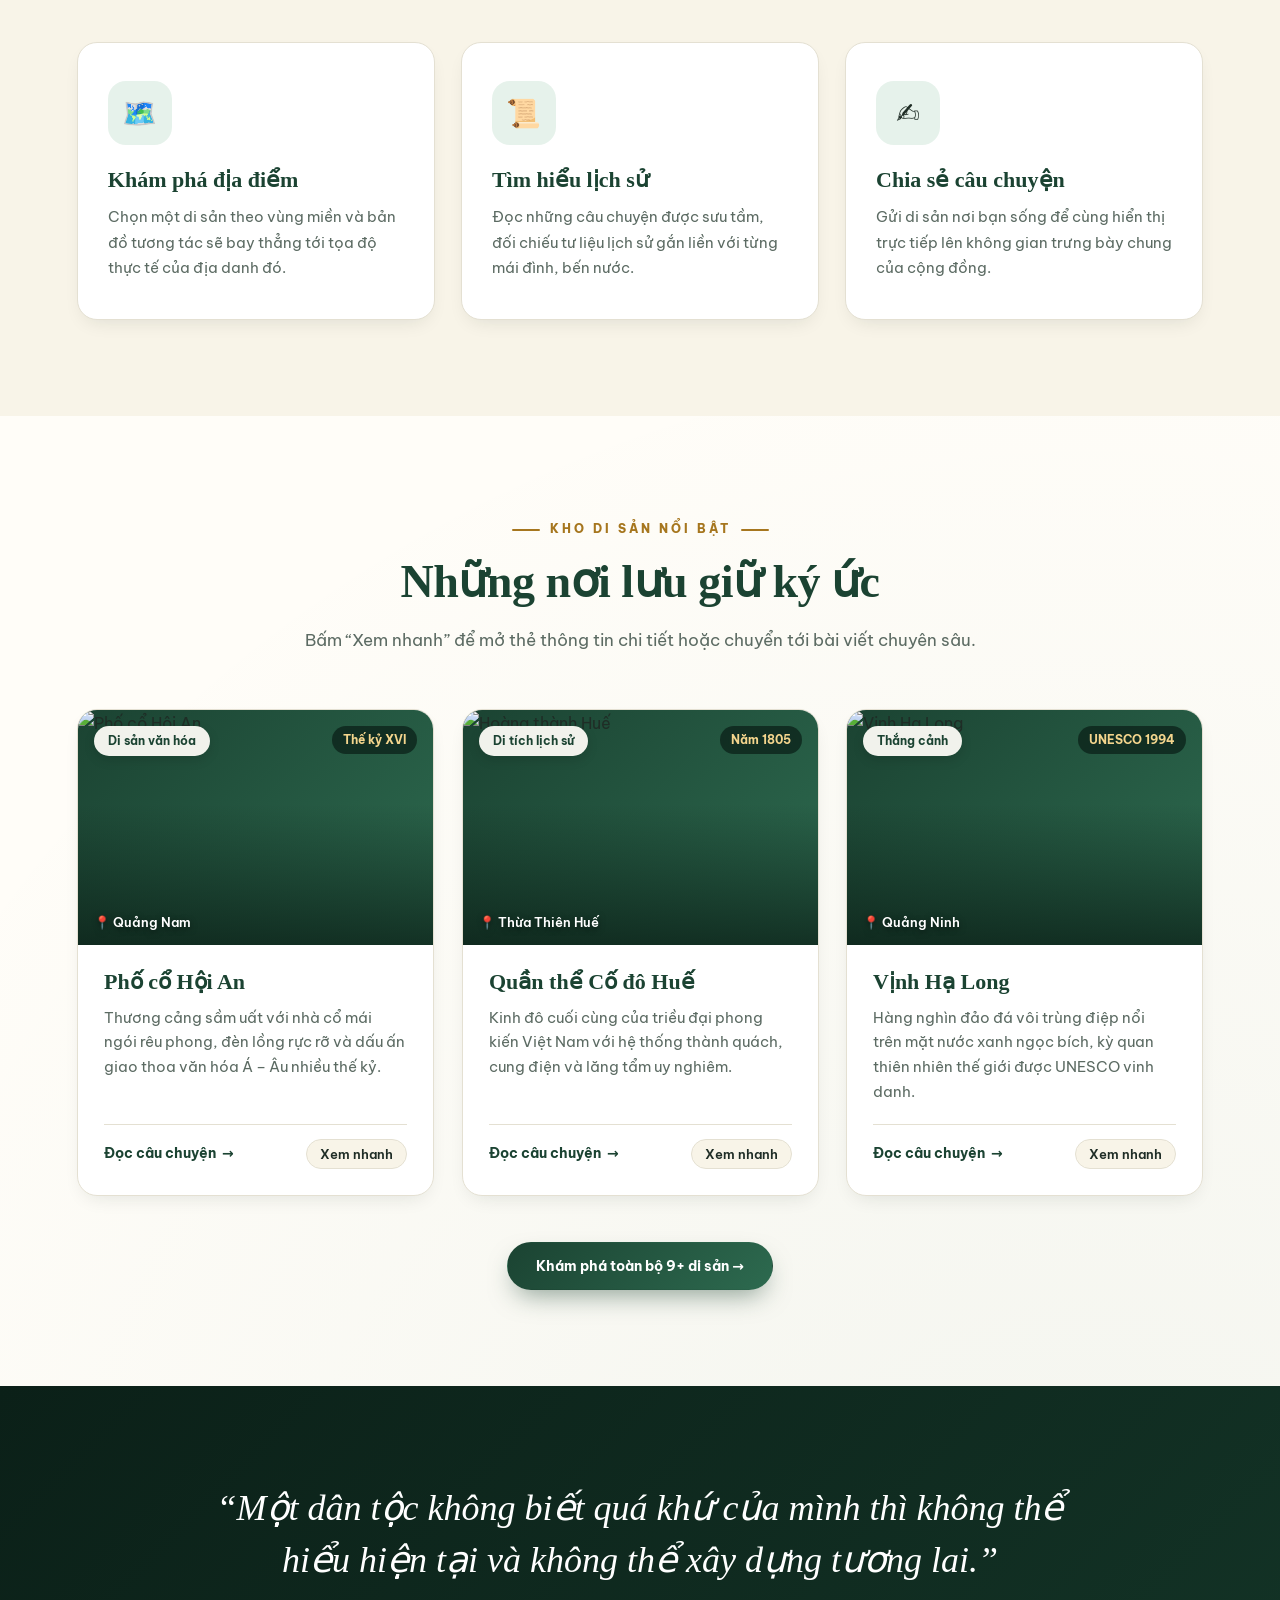
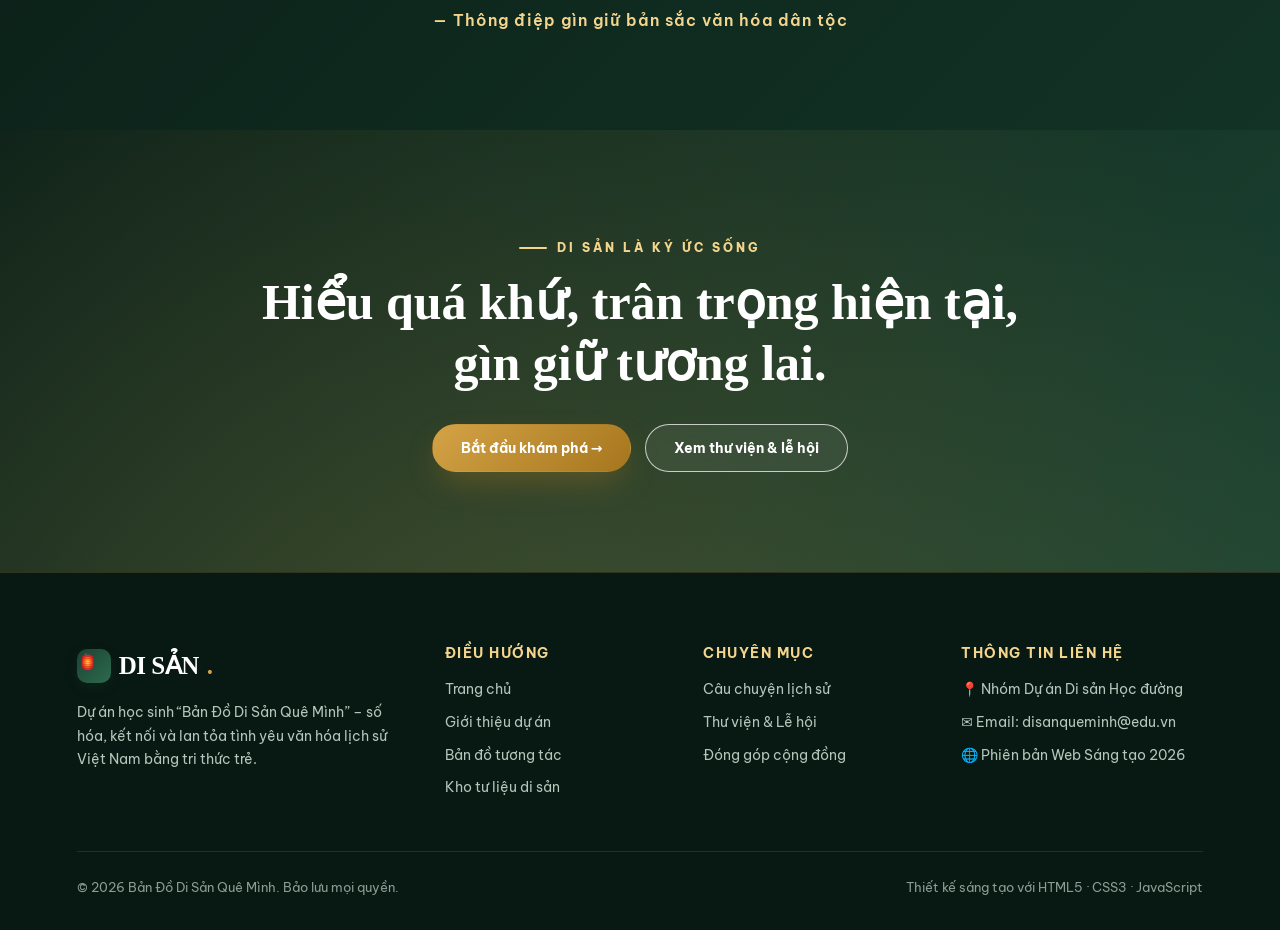
==== commit b2842812: "Nang cap giao dien sang tao, responsive va bo sung trang Thu vien & Le hoi (7 trang)" ====
--- a/index.html
+++ b/index.html
@@ -13,16 +13,20 @@
 <body>
 <div class="progress" aria-hidden="true"></div>
 <header class="header">
-    <a href="index.html" class="logo">DI SẢN<span>.</span></a>
-    <button class="burger" aria-label="Mở menu" aria-expanded="false" aria-controls="nav"><span></span></button>
+    <a href="index.html" class="logo"><span class="logo-mark">🏮</span>DI SẢN<span>.</span></a>
     <nav class="nav" id="nav">
-            <a href="index.html" class="active" aria-current="page">Trang chủ</a>
-            <a href="gioi-thieu.html">Giới thiệu</a>
-            <a href="ban-do.html">Bản đồ</a>
-            <a href="di-san.html">Di sản</a>
-            <a href="cau-chuyen.html">Câu chuyện</a>
-            <a href="dong-gop.html" class="nav-cta">Đóng góp</a>
+        <a href="index.html" class="active" aria-current="page">Trang chủ</a>
+        <a href="gioi-thieu.html">Giới thiệu</a>
+        <a href="ban-do.html">Bản đồ</a>
+        <a href="di-san.html">Di sản</a>
+        <a href="cau-chuyen.html">Câu chuyện</a>
+        <a href="thu-vien.html">Thư viện &amp; Lễ hội</a>
+        <a href="dong-gop.html" class="nav-cta">Đóng góp</a>
     </nav>
+    <div class="header-actions">
+        <button class="theme-toggle" type="button" aria-label="Đổi giao diện Sáng/Tối">🌙</button>
+        <button class="burger" type="button" aria-label="Mở menu" aria-expanded="false" aria-controls="nav"><span></span></button>
+    </div>
 </header>
 
 <main>
@@ -31,28 +35,46 @@
     <div class="hero-content">
         <p class="eyebrow reveal">KHÁM PHÁ · KẾT NỐI · LƯU GIỮ</p>
         <h1 class="reveal" style="--d:.1s">Bản đồ di sản <em>quê mình</em></h1>
-        <p class="sub reveal" style="--d:.2s">Mỗi địa điểm là một dấu ấn lịch sử. Cùng khám phá <b class="typed" data-words="di tích lịch sử|làng nghề truyền thống|kiến trúc cổ|câu chuyện quê hương">di tích lịch sử</b></p>
+        <p class="sub reveal" style="--d:.2s">Mỗi địa điểm là một dấu ấn lịch sử ngàn năm. Cùng hành trình khám phá <b class="typed" data-words="di tích lịch sử hào hùng|làng nghề truyền thống|kiến trúc cổ kính|câu chuyện quê hương">di tích lịch sử hào hùng</b></p>
         <div class="hero-buttons reveal" style="--d:.3s">
             <a href="ban-do.html" class="btn btn-primary">Khám phá bản đồ →</a>
-            <a href="dong-gop.html" class="btn btn-outline">Thêm di sản</a>
-        </div>
-    </div>
-    <div class="hero-card"><b>6+</b><span>địa điểm di sản tiêu biểu đang chờ bạn khám phá</span></div>
+            <a href="di-san.html" class="btn btn-outline">Kho tư liệu di sản</a>
+        </div>
+        <div class="hero-badges reveal" style="--d:.4s">
+            <span class="hero-badge">🏛️ 9+ Di sản tiêu biểu</span>
+            <span class="hero-badge">🗺️ Bản đồ số tương tác</span>
+            <span class="hero-badge">🤝 Dự án cộng đồng học sinh</span>
+        </div>
+    </div>
+    <div class="hero-showcase" aria-hidden="true">
+        <div class="hero-card">
+            <b>9+</b>
+            <span>Địa điểm di sản tiêu biểu khắp 3 miền Bắc · Trung · Nam đang chờ bạn khám phá</span>
+        </div>
+        <div class="hero-card secondary">
+            <b>1000+</b>
+            <span>Năm ký ức văn hóa, kiến trúc và làng nghề truyền thống Việt Nam</span>
+        </div>
+    </div>
     <span class="scroll-hint" aria-hidden="true"></span>
 </section>
 
-<div class="marquee" aria-hidden="true"><div class="marquee-track">
-    <span>Hội An</span><span>Huế</span><span>Hạ Long</span><span>Mỹ Sơn</span><span>Văn Miếu</span><span>Bát Tràng</span>
-    <span>Hội An</span><span>Huế</span><span>Hạ Long</span><span>Mỹ Sơn</span><span>Văn Miếu</span><span>Bát Tràng</span>
-</div></div>
+<div class="marquee-wrap" aria-hidden="true">
+    <div class="marquee">
+        <div class="marquee-track">
+            <span>Phố cổ Hội An</span><span>Cố đô Huế</span><span>Vịnh Hạ Long</span><span>Thánh địa Mỹ Sơn</span><span>Văn Miếu – Quốc Tử Giám</span><span>Gốm Bát Tràng</span><span>Hoàng thành Thăng Long</span><span>Tràng An Ninh Bình</span><span>Địa đạo Củ Chi</span>
+            <span>Phố cổ Hội An</span><span>Cố đô Huế</span><span>Vịnh Hạ Long</span><span>Thánh địa Mỹ Sơn</span><span>Văn Miếu – Quốc Tử Giám</span><span>Gốm Bát Tràng</span><span>Hoàng thành Thăng Long</span><span>Tràng An Ninh Bình</span><span>Địa đạo Củ Chi</span>
+        </div>
+    </div>
+</div>
 
 <section class="section">
     <div class="container">
         <div class="stats">
-            <div class="stat reveal zoom"><b data-count="6" data-suffix="+">0</b><span>Di sản tiêu biểu</span></div>
-            <div class="stat reveal zoom" style="--d:.1s"><b data-count="1000" data-suffix="+">0</b><span>Năm lịch sử</span></div>
-            <div class="stat reveal zoom" style="--d:.2s"><b data-count="5">0</b><span>Loại hình di sản</span></div>
-            <div class="stat reveal zoom" style="--d:.3s"><b data-count="100" data-suffix="%">0</b><span>Phi lợi nhuận</span></div>
+            <div class="stat reveal zoom"><b data-count="9" data-suffix="+">0</b><span>Di sản tiêu biểu</span></div>
+            <div class="stat reveal zoom" style="--d:.1s"><b data-count="1000" data-suffix="+">0</b><span>Năm lịch sử văn hiến</span></div>
+            <div class="stat reveal zoom" style="--d:.2s"><b data-count="5">0</b><span>Nhóm loại hình di sản</span></div>
+            <div class="stat reveal zoom" style="--d:.3s"><b data-count="100" data-suffix="%">0</b><span>Dự án phi lợi nhuận</span></div>
         </div>
     </div>
 </section>
@@ -62,12 +84,24 @@
         <div class="section-heading">
             <p class="eyebrow reveal">BẠN CÓ THỂ LÀM GÌ</p>
             <h2 class="reveal">Ba cách chạm vào di sản</h2>
-            <p class="lead reveal">Từ khám phá trên bản đồ đến chia sẻ câu chuyện của chính bạn.</p>
+            <p class="lead reveal">Từ định vị trực quan trên bản đồ số đến lắng nghe và sẻ chia câu chuyện của chính quê hương bạn.</p>
         </div>
         <div class="features">
-            <a href="ban-do.html" class="feature reveal"><div class="icon">🗺️</div><h3>Khám phá địa điểm</h3><p>Chọn một di sản và bản đồ sẽ bay thẳng tới vị trí của nó.</p></a>
-            <a href="cau-chuyen.html" class="feature reveal" style="--d:.12s"><div class="icon">📜</div><h3>Tìm hiểu lịch sử</h3><p>Đọc những câu chuyện được sưu tầm, gắn với từng địa danh.</p></a>
-            <a href="dong-gop.html" class="feature reveal" style="--d:.24s"><div class="icon">✍️</div><h3>Chia sẻ câu chuyện</h3><p>Gửi di sản quê bạn để cùng xây dựng bản đồ chung của lớp.</p></a>
+            <a href="ban-do.html" class="feature reveal">
+                <div class="icon">🗺️</div>
+                <h3>Khám phá địa điểm</h3>
+                <p>Chọn một di sản theo vùng miền và bản đồ tương tác sẽ bay thẳng tới tọa độ thực tế của địa danh đó.</p>
+            </a>
+            <a href="cau-chuyen.html" class="feature reveal" style="--d:.12s">
+                <div class="icon">📜</div>
+                <h3>Tìm hiểu lịch sử</h3>
+                <p>Đọc những câu chuyện được sưu tầm, đối chiếu tư liệu lịch sử gắn liền với từng mái đình, bến nước.</p>
+            </a>
+            <a href="dong-gop.html" class="feature reveal" style="--d:.24s">
+                <div class="icon">✍️</div>
+                <h3>Chia sẻ câu chuyện</h3>
+                <p>Gửi di sản nơi bạn sống để cùng hiển thị trực tiếp lên không gian trưng bày chung của cộng đồng.</p>
+            </a>
         </div>
     </div>
 </section>
@@ -75,76 +109,121 @@
 <section class="section">
     <div class="container">
         <div class="section-heading">
-            <p class="eyebrow reveal">KHO DI SẢN</p>
+            <p class="eyebrow reveal">KHO DI SẢN NỔI BẬT</p>
             <h2 class="reveal">Những nơi lưu giữ ký ức</h2>
-            <p class="lead reveal">Một vài địa điểm tiêu biểu để bắt đầu hành trình.</p>
+            <p class="lead reveal">Bấm “Xem nhanh” để mở thẻ thông tin chi tiết hoặc chuyển tới bài viết chuyên sâu.</p>
         </div>
         <div class="heritage-grid">
-            <article class="heritage-card reveal" data-cat="cultural" style="--d:0.00s">
+            <article class="heritage-card reveal" data-cat="cultural" data-detail="Đô thị cổ Hội An từng là thương cảng quốc tế sầm uất bậc nhất Đông Nam Á từ thế kỷ XVI đến XIX. Nơi đây bảo tồn gần như nguyên vẹn hơn 1.000 di tích kiến trúc từ phố xá, hội quán, đình chùa đến Chùa Cầu biểu tượng." style="--d:0.00s">
                 <div class="card-img">
-                    <img src="https://images.unsplash.com/photo-1528127269322-539801943592?auto=format&fit=crop&w=800&q=75" alt="Phố cổ Hội An" loading="lazy">
+                    <img src="https://images.unsplash.com/photo-1559592413-7cec4d0cae2b?auto=format&fit=crop&w=800&q=80" alt="Phố cổ Hội An" loading="lazy">
                     <span class="tag">Di sản văn hóa</span>
-                    <span class="loc">📍 Quảng Nam · Đà Nẵng</span>
+                    <span class="era-badge">Thế kỷ XVI</span>
+                    <span class="loc">📍 Quảng Nam</span>
                 </div>
                 <div class="card-content">
                     <h3>Phố cổ Hội An</h3>
-                    <p>Thương cảng sầm uất với nhà cổ mái ngói rêu phong, đèn lồng và dấu ấn giao lưu văn hóa nhiều thế kỷ.</p>
-                    <a href="cau-chuyen.html#hoi-an" class="text-link">Đọc câu chuyện <span>→</span></a>
+                    <p>Thương cảng sầm uất với nhà cổ mái ngói rêu phong, đèn lồng rực rỡ và dấu ấn giao thoa văn hóa Á – Âu nhiều thế kỷ.</p>
+                    <div class="card-actions">
+                        <a href="cau-chuyen.html#hoi-an" class="text-link">Đọc câu chuyện <span>→</span></a>
+                        <button type="button" class="quick-btn">Xem nhanh</button>
+                    </div>
                 </div>
             </article>
-            <article class="heritage-card reveal" data-cat="history" style="--d:0.12s">
+
+            <article class="heritage-card reveal" data-cat="history" data-detail="Quần thể di tích Cố đô Huế được xây dựng từ đầu thế kỷ XIX dưới triều đại nhà Nguyễn, kết hợp hài hòa giữa kiến trúc cung đình truyền thống Việt Nam và triết lý phong thủy phương Đông bên dòng sông Hương thơ mộng." style="--d:0.12s">
                 <div class="card-img">
-                    <img src="https://images.unsplash.com/photo-1573270689103-d7a4e42b609a?auto=format&fit=crop&w=800&q=75" alt="Hoàng thành Huế" loading="lazy">
+                    <img src="https://images.unsplash.com/photo-1583417319070-4a69db38a482?auto=format&fit=crop&w=800&q=80" alt="Hoàng thành Huế" loading="lazy">
                     <span class="tag">Di tích lịch sử</span>
+                    <span class="era-badge">Năm 1805</span>
                     <span class="loc">📍 Thừa Thiên Huế</span>
                 </div>
                 <div class="card-content">
-                    <h3>Hoàng thành Huế</h3>
-                    <p>Quần thể cung đình triều Nguyễn – kinh đô cuối cùng của chế độ phong kiến Việt Nam.</p>
-                    <a href="cau-chuyen.html#hue" class="text-link">Đọc câu chuyện <span>→</span></a>
+                    <h3>Quần thể Cố đô Huế</h3>
+                    <p>Kinh đô cuối cùng của triều đại phong kiến Việt Nam với hệ thống thành quách, cung điện và lăng tẩm uy nghiêm.</p>
+                    <div class="card-actions">
+                        <a href="cau-chuyen.html#hue" class="text-link">Đọc câu chuyện <span>→</span></a>
+                        <button type="button" class="quick-btn">Xem nhanh</button>
+                    </div>
                 </div>
             </article>
-            <article class="heritage-card reveal" data-cat="nature" style="--d:0.24s">
+
+            <article class="heritage-card reveal" data-cat="nature" data-detail="Vịnh Hạ Long sở hữu gần 2.000 hòn đảo đá vôi lớn nhỏ cùng hệ thống hang động kỳ vĩ được kiến tạo qua hàng trăm triệu năm địa chất, đồng thời gắn liền với truyền thuyết Rồng mẹ hạ sơn giữ nước." style="--d:0.24s">
                 <div class="card-img">
-                    <img src="https://images.unsplash.com/photo-1545569341-9eb8b30979d9?auto=format&fit=crop&w=800&q=75" alt="Vịnh Hạ Long" loading="lazy">
+                    <img src="https://images.unsplash.com/photo-1528127269322-539801943592?auto=format&fit=crop&w=800&q=80" alt="Vịnh Hạ Long" loading="lazy">
                     <span class="tag">Thắng cảnh</span>
+                    <span class="era-badge">UNESCO 1994</span>
                     <span class="loc">📍 Quảng Ninh</span>
                 </div>
                 <div class="card-content">
                     <h3>Vịnh Hạ Long</h3>
-                    <p>Hàng nghìn đảo đá vôi nổi trên mặt nước xanh ngọc, kỳ quan thiên nhiên được UNESCO ghi danh.</p>
-                    <a href="cau-chuyen.html" class="text-link">Đọc câu chuyện <span>→</span></a>
+                    <p>Hàng nghìn đảo đá vôi trùng điệp nổi trên mặt nước xanh ngọc bích, kỳ quan thiên nhiên thế giới được UNESCO vinh danh.</p>
+                    <div class="card-actions">
+                        <a href="cau-chuyen.html#ha-long" class="text-link">Đọc câu chuyện <span>→</span></a>
+                        <button type="button" class="quick-btn">Xem nhanh</button>
+                    </div>
                 </div>
             </article>
         </div>
-        <p style="text-align:center;margin-top:44px" class="reveal"><a href="di-san.html" class="btn btn-dark">Xem tất cả di sản →</a></p>
+        <p style="text-align:center;margin-top:46px" class="reveal">
+            <a href="di-san.html" class="btn btn-dark">Khám phá toàn bộ 9+ di sản →</a>
+        </p>
     </div>
 </section>
 
 <section class="section dark">
     <div class="quote reveal">
         <p>“Một dân tộc không biết quá khứ của mình thì không thể hiểu hiện tại và không thể xây dựng tương lai.”</p>
-        <cite>— Lời nhắn nhủ về việc gìn giữ di sản</cite>
+        <cite>— Thông điệp gìn giữ bản sắc văn hóa dân tộc</cite>
     </div>
 </section>
 </main>
 
 <section class="closing">
-    <p class="eyebrow reveal">DI SẢN LÀ KÝ ỨC</p>
+    <p class="eyebrow reveal">DI SẢN LÀ KÝ ỨC SỐNG</p>
     <h2 class="reveal" style="--d:.1s">Hiểu quá khứ, trân trọng hiện tại,<br>gìn giữ tương lai.</h2>
-    <a href="ban-do.html" class="btn btn-primary reveal" style="--d:.2s">Bắt đầu khám phá →</a>
+    <div class="hero-buttons reveal" style="--d:.2s;justify-content:center">
+        <a href="ban-do.html" class="btn btn-primary">Bắt đầu khám phá →</a>
+        <a href="thu-vien.html" class="btn btn-outline">Xem thư viện &amp; lễ hội</a>
+    </div>
 </section>
 
 <footer class="footer">
     <div class="footer-grid">
         <div>
-            <a href="index.html" class="logo">DI SẢN<span>.</span></a>
-            <p>Dự án học sinh “Bản Đồ Di Sản Quê Mình” – khám phá quê hương bằng tri thức và sự sẻ chia.</p>
-        </div>
-        <div><h4>TRANG</h4><ul><li><a href="index.html">Trang chủ</a></li><li><a href="gioi-thieu.html">Giới thiệu</a></li><li><a href="ban-do.html">Bản đồ</a></li><li><a href="di-san.html">Di sản</a></li><li><a href="cau-chuyen.html">Câu chuyện</a></li><li><a href="dong-gop.html">Đóng góp</a></li></ul></div>
-        <div><h4>LIÊN HỆ</h4><ul><li>Lớp dự án Di sản</li><li>Email: disan@example.com</li><li>Bản demo học tập</li></ul></div>
-    </div>
-    <div class="copy"><span>© 2026 Bản Đồ Di Sản Quê Mình</span><span>Làm bằng HTML · CSS · JavaScript</span></div>
+            <a href="index.html" class="logo"><span class="logo-mark">🏮</span>DI SẢN<span>.</span></a>
+            <p>Dự án học sinh “Bản Đồ Di Sản Quê Mình” – số hóa, kết nối và lan tỏa tình yêu văn hóa lịch sử Việt Nam bằng tri thức trẻ.</p>
+        </div>
+        <div>
+            <h4>ĐIỀU HƯỚNG</h4>
+            <ul>
+                <li><a href="index.html">Trang chủ</a></li>
+                <li><a href="gioi-thieu.html">Giới thiệu dự án</a></li>
+                <li><a href="ban-do.html">Bản đồ tương tác</a></li>
+                <li><a href="di-san.html">Kho tư liệu di sản</a></li>
+            </ul>
+        </div>
+        <div>
+            <h4>CHUYÊN MỤC</h4>
+            <ul>
+                <li><a href="cau-chuyen.html">Câu chuyện lịch sử</a></li>
+                <li><a href="thu-vien.html">Thư viện &amp; Lễ hội</a></li>
+                <li><a href="dong-gop.html">Đóng góp cộng đồng</a></li>
+            </ul>
+        </div>
+        <div>
+            <h4>THÔNG TIN LIÊN HỆ</h4>
+            <ul>
+                <li>📍 Nhóm Dự án Di sản Học đường</li>
+                <li>✉️ Email: disanqueminh@edu.vn</li>
+                <li>🌐 Phiên bản Web Sáng tạo 2026</li>
+            </ul>
+        </div>
+    </div>
+    <div class="copy">
+        <span>© 2026 Bản Đồ Di Sản Quê Mình. Bảo lưu mọi quyền.</span>
+        <span>Thiết kế sáng tạo với HTML5 · CSS3 · JavaScript</span>
+    </div>
 </footer>
 <button class="to-top" aria-label="Lên đầu trang">↑</button>
 <div class="toast" role="status" aria-live="polite"></div>
--- a/style.css
+++ b/style.css
@@ -1,568 +1,2427 @@
-
-    :root {
-        --green: #244b3c;
-        --green-dark: #17372b;
-        --green-light: #eaf1e8;
-        --gold: #c49a43;
-        --cream: #faf8f1;
-        --text: #303c34;
-        --muted: #6b766e;
-    }
-
-    * {
-        margin: 0;
-        padding: 0;
-        box-sizing: border-box;
-        scroll-behavior: smooth;
-    }
-
-    body {
-        font-family: Arial, sans-serif;
-        color: var(--text);
-        line-height: 1.7;
-    }
-
-    a {
-        text-decoration: none;
-    }
-
+/* ==========================================================================
+   BẢN ĐỒ DI SẢN QUÊ MÌNH – GIAO DIỆN SÁNG TẠO & RESPONSIVE ĐA TRANG
+   ========================================================================== */
+
+:root {
+    --green: #1b4332;
+    --green-dark: #0b2018;
+    --green-mid: #2d6a4f;
+    --green-soft: #40916c;
+    --green-light: #e6f2eb;
+    --gold: #d4a346;
+    --gold-light: #f4d58d;
+    --gold-dark: #a6761e;
+    --terracotta: #c85a32;
+    --cream: #f8f4e8;
+    --paper: #fffdf8;
+    --surface: #ffffff;
+    --surface-glass: rgba(255, 253, 248, 0.86);
+    --text: #1f2d26;
+    --muted: #5c6b63;
+    --line: #e4e0d2;
+    --radius-sm: 12px;
+    --radius: 20px;
+    --radius-lg: 28px;
+    --shadow-sm: 0 8px 20px -8px rgba(11, 32, 24, 0.12);
+    --shadow: 0 20px 45px -15px rgba(11, 32, 24, 0.22);
+    --shadow-gold: 0 14px 32px -8px rgba(166, 118, 30, 0.45);
+    --font-body: "Be Vietnam Pro", system-ui, -apple-system, "Segoe UI", Roboto, Arial, sans-serif;
+    --font-head: "Playfair Display", Georgia, "Times New Roman", serif;
+}
+
+/* Chế độ Ban đêm (Đêm Hội An) */
+[data-theme="dark"] {
+    --cream: #11221b;
+    --paper: #0a1611;
+    --surface: #142921;
+    --surface-glass: rgba(16, 34, 27, 0.88);
+    --green-light: #1d3b2f;
+    --text: #edf2ef;
+    --muted: #9eb0a6;
+    --line: #233d32;
+    --shadow: 0 22px 50px -15px rgba(0, 0, 0, 0.65);
+}
+
+[data-theme="dark"] .section h2,
+[data-theme="dark"] .feature h3,
+[data-theme="dark"] .card-content h3,
+[data-theme="dark"] .story h3,
+[data-theme="dark"] .t-item h3,
+[data-theme="dark"] .acc-btn,
+[data-theme="dark"] .contribute-form h3,
+[data-theme="dark"] .contribute-form label,
+[data-theme="dark"] .logo {
+    color: #f3f7f4;
+}
+
+[data-theme="dark"] .text-link {
+    color: var(--gold-light);
+}
+
+[data-theme="dark"] .tag {
+    background: rgba(20, 41, 33, 0.9);
+    color: var(--gold-light);
+}
+
+*, *::before, *::after {
+    margin: 0;
+    padding: 0;
+    box-sizing: border-box;
+}
+
+html {
+    scroll-behavior: smooth;
+    scroll-padding-top: 90px;
+    overflow-x: clip;
+}
+
+body {
+    font-family: var(--font-body);
+    color: var(--text);
+    background-color: var(--paper);
+    background-image:
+        radial-gradient(circle at 15% 10%, rgba(212, 163, 70, 0.06), transparent 35%),
+        radial-gradient(circle at 85% 80%, rgba(45, 106, 79, 0.06), transparent 40%);
+    line-height: 1.7;
+    overflow-x: clip;
+    -webkit-font-smoothing: antialiased;
+    transition: background-color 0.35s ease, color 0.35s ease;
+}
+
+img {
+    max-width: 100%;
+    display: block;
+}
+
+a {
+    color: inherit;
+    text-decoration: none;
+}
+
+ul {
+    list-style: none;
+}
+
+button, input, select, textarea {
+    font-family: inherit;
+}
+
+::selection {
+    background: var(--gold);
+    color: #fff;
+}
+
+:focus-visible {
+    outline: 3px solid var(--gold);
+    outline-offset: 3px;
+    border-radius: 6px;
+}
+
+h1, h2, h3, h4 {
+    font-family: var(--font-head);
+    line-height: 1.22;
+}
+
+/* ---------- Thanh tiến trình cuộn ---------- */
+.progress {
+    position: fixed;
+    top: 0;
+    left: 0;
+    height: 4px;
+    width: 0;
+    background: linear-gradient(90deg, var(--gold), #ffe299, var(--terracotta), var(--gold));
+    background-size: 200% 100%;
+    animation: gradientShift 4s ease infinite;
+    z-index: 300;
+    transition: width 0.1s linear;
+}
+
+/* ---------- Header & Điều hướng ---------- */
+.header {
+    position: sticky;
+    top: 0;
+    z-index: 150;
+    display: flex;
+    align-items: center;
+    justify-content: space-between;
+    gap: 16px;
+    padding: 14px 5%;
+    background: var(--surface-glass);
+    backdrop-filter: blur(16px);
+    -webkit-backdrop-filter: blur(16px);
+    border-bottom: 1px solid rgba(212, 163, 70, 0.15);
+    transition: box-shadow 0.3s ease, padding 0.3s ease, background 0.3s ease, border-color 0.3s ease;
+}
+
+.header.scrolled {
+    padding-top: 10px;
+    padding-bottom: 10px;
+    box-shadow: 0 10px 32px -12px rgba(11, 32, 24, 0.25);
+    border-bottom-color: var(--line);
+}
+
+.logo {
+    display: inline-flex;
+    align-items: center;
+    gap: 8px;
+    font-family: var(--font-head);
+    font-size: 25px;
+    font-weight: 900;
+    color: var(--green);
+    letter-spacing: -0.5px;
+    white-space: nowrap;
+    position: relative;
+    z-index: 160;
+}
+
+.logo-mark {
+    width: 34px;
+    height: 34px;
+    border-radius: 10px;
+    background: linear-gradient(135deg, var(--green), var(--green-mid));
+    color: var(--gold-light);
+    display: inline-grid;
+    place-items: center;
+    font-size: 17px;
+    box-shadow: 0 4px 12px rgba(27, 67, 50, 0.25);
+}
+
+.logo span {
+    color: var(--gold);
+    display: inline-block;
+    animation: bounce 2.4s ease-in-out infinite;
+}
+
+.nav {
+    display: flex;
+    align-items: center;
+    gap: 4px;
+    flex-wrap: wrap;
+}
+
+.nav a {
+    position: relative;
+    padding: 8px 14px;
+    font-size: 14px;
+    font-weight: 600;
+    border-radius: 30px;
+    color: var(--text);
+    transition: color 0.25s, background 0.25s, transform 0.25s;
+    white-space: nowrap;
+}
+
+.nav a::after {
+    content: "";
+    position: absolute;
+    left: 50%;
+    bottom: 4px;
+    width: 0;
+    height: 2.5px;
+    border-radius: 2px;
+    background: var(--gold);
+    transform: translateX(-50%);
+    transition: width 0.3s ease;
+}
+
+.nav a:hover {
+    color: var(--green-mid);
+    background: rgba(212, 163, 70, 0.1);
+}
+
+[data-theme="dark"] .nav a:hover {
+    color: var(--gold-light);
+}
+
+.nav a:hover::after,
+.nav a.active::after {
+    width: 42%;
+}
+
+.nav a.active {
+    color: var(--green);
+    font-weight: 700;
+    background: rgba(27, 67, 50, 0.07);
+}
+
+[data-theme="dark"] .nav a.active {
+    color: var(--gold-light);
+    background: rgba(212, 163, 70, 0.14);
+}
+
+.nav a.nav-cta {
+    background: linear-gradient(135deg, var(--green), var(--green-mid));
+    color: #fff !important;
+    margin-left: 6px;
+    padding: 9px 18px;
+    box-shadow: 0 6px 16px -6px rgba(27, 67, 50, 0.6);
+}
+
+.nav a.nav-cta::after {
+    display: none;
+}
+
+.nav a.nav-cta:hover,
+.nav a.nav-cta.active {
+    background: linear-gradient(135deg, var(--gold), var(--gold-dark));
+    transform: translateY(-2px);
+}
+
+.header-actions {
+    display: flex;
+    align-items: center;
+    gap: 10px;
+    position: relative;
+    z-index: 160;
+}
+
+.theme-toggle {
+    width: 42px;
+    height: 42px;
+    border-radius: 12px;
+    border: 1px solid var(--line);
+    background: var(--surface);
+    color: var(--text);
+    font-size: 18px;
+    cursor: pointer;
+    display: grid;
+    place-items: center;
+    transition: transform 0.25s, border-color 0.25s, background 0.25s;
+}
+
+.theme-toggle:hover {
+    transform: rotate(12deg) scale(1.06);
+    border-color: var(--gold);
+}
+
+.burger {
+    display: none;
+    width: 44px;
+    height: 44px;
+    border: 0;
+    border-radius: 12px;
+    background: var(--green);
+    cursor: pointer;
+    position: relative;
+    flex-shrink: 0;
+    z-index: 160;
+}
+
+.burger span,
+.burger span::before,
+.burger span::after {
+    content: "";
+    position: absolute;
+    left: 12px;
+    width: 20px;
+    height: 2px;
+    background: #fff;
+    border-radius: 2px;
+    transition: transform 0.3s, opacity 0.3s, background 0.3s;
+}
+
+.burger span {
+    top: 21px;
+}
+
+.burger span::before {
+    top: -7px;
+    left: 0;
+}
+
+.burger span::after {
+    top: 7px;
+    left: 0;
+}
+
+.burger.open span {
+    background: transparent;
+}
+
+.burger.open span::before {
+    transform: translateY(7px) rotate(45deg);
+}
+
+.burger.open span::after {
+    transform: translateY(-7px) rotate(-45deg);
+}
+
+/* ---------- Hệ thống Nút bấm ---------- */
+.btn {
+    position: relative;
+    overflow: hidden;
+    display: inline-flex;
+    align-items: center;
+    justify-content: center;
+    gap: 8px;
+    padding: 14px 28px;
+    border-radius: 50px;
+    border: 1.5px solid transparent;
+    font: 700 14px var(--font-body);
+    cursor: pointer;
+    transition: transform 0.25s ease, box-shadow 0.25s ease, background 0.25s ease, color 0.25s ease, border-color 0.25s ease;
+}
+
+.btn::before {
+    content: "";
+    position: absolute;
+    top: 0;
+    left: -85%;
+    width: 50%;
+    height: 100%;
+    background: linear-gradient(100deg, transparent, rgba(255, 255, 255, 0.45), transparent);
+    transform: skewX(-20deg);
+    transition: left 0.65s ease;
+}
+
+.btn:hover::before {
+    left: 135%;
+}
+
+.btn:hover {
+    transform: translateY(-3px);
+}
+
+.btn-primary {
+    background: linear-gradient(135deg, var(--gold), var(--gold-dark));
+    color: #fff;
+    box-shadow: var(--shadow-gold);
+}
+
+.btn-primary:hover {
+    box-shadow: 0 18px 34px -8px rgba(166, 118, 30, 0.7);
+}
+
+.btn-outline {
+    border-color: rgba(255, 255, 255, 0.72);
+    color: #fff;
+    background: rgba(255, 255, 255, 0.06);
+    backdrop-filter: blur(6px);
+}
+
+.btn-outline:hover {
+    background: #fff;
+    color: var(--green);
+}
+
+.btn-dark {
+    background: linear-gradient(135deg, var(--green), var(--green-mid));
+    color: #fff;
+    box-shadow: 0 12px 26px -8px rgba(27, 67, 50, 0.5);
+}
+
+.btn-dark:hover {
+    background: linear-gradient(135deg, var(--green-mid), var(--green-soft));
+}
+
+.btn-sm {
+    padding: 9px 18px;
+    font-size: 13px;
+}
+
+/* ---------- Bố cục Section chung ---------- */
+.section {
+    padding: 96px 6%;
+    position: relative;
+}
+
+.section.alt {
+    background: var(--cream);
+}
+
+.section.dark {
+    background: linear-gradient(135deg, var(--green-dark), #133326);
+    color: #e7efe9;
+    position: relative;
+    overflow: hidden;
+}
+
+.container {
+    max-width: 1200px;
+    margin: 0 auto;
+}
+
+.eyebrow {
+    display: inline-flex;
+    align-items: center;
+    gap: 10px;
+    color: var(--gold-dark);
+    font-size: 12px;
+    font-weight: 800;
+    letter-spacing: 3px;
+    text-transform: uppercase;
+    margin-bottom: 14px;
+}
+
+[data-theme="dark"] .eyebrow {
+    color: var(--gold-light);
+}
+
+.eyebrow::before {
+    content: "";
+    width: 28px;
+    height: 2px;
+    background: currentColor;
+    border-radius: 2px;
+}
+
+.dark .eyebrow,
+.hero .eyebrow,
+.page-hero .eyebrow,
+.closing .eyebrow {
+    color: var(--gold-light);
+}
+
+.section h2 {
+    font-size: clamp(28px, 4.2vw, 46px);
+    color: var(--green);
+    margin-bottom: 16px;
+    letter-spacing: -0.5px;
+}
+
+.dark h2 {
+    color: #fff;
+}
+
+.lead {
+    color: var(--muted);
+    max-width: 680px;
+    font-size: 17px;
+}
+
+.dark .lead {
+    color: #bfd0c6;
+}
+
+.section-heading {
+    text-align: center;
+    margin-bottom: 54px;
+}
+
+.section-heading .lead {
+    margin: 0 auto;
+}
+
+.section-heading .eyebrow {
+    justify-content: center;
+}
+
+.section-heading .eyebrow::after {
+    content: "";
+    width: 28px;
+    height: 2px;
+    background: currentColor;
+    border-radius: 2px;
+}
+
+/* ---------- Hiệu ứng Reveal khi cuộn ---------- */
+.reveal {
+    opacity: 0;
+    transform: translateY(36px);
+    transition: opacity 0.85s cubic-bezier(0.2, 0.7, 0.2, 1), transform 0.85s cubic-bezier(0.2, 0.7, 0.2, 1);
+    transition-delay: var(--d, 0s);
+}
+
+.reveal.left {
+    transform: translateX(-44px);
+}
+
+.reveal.right {
+    transform: translateX(44px);
+}
+
+.reveal.zoom {
+    transform: scale(0.92);
+}
+
+.reveal.in {
+    opacity: 1;
+    transform: none;
+}
+
+/* Sửa lỗi xung đột transition-delay khi rê chuột vào thẻ đã hiện */
+.heritage-card.reveal.in,
+.feature.reveal.in,
+.stat.reveal.in {
+    transition-delay: 0s;
+}
+
+/* ---------- Hero Trang chủ ---------- */
+.hero {
+    position: relative;
+    min-height: calc(100vh - 72px);
+    min-height: calc(100svh - 72px);
+    display: flex;
+    align-items: center;
+    justify-content: space-between;
+    gap: 40px;
+    padding: 90px 6% 120px;
+    color: #fff;
+    overflow: hidden;
+    background:
+        linear-gradient(108deg, rgba(8, 25, 18, 0.94) 12%, rgba(12, 38, 28, 0.72) 58%, rgba(12, 38, 28, 0.45)),
+        url("https://images.unsplash.com/photo-1528127269322-539801943592?auto=format&fit=crop&w=1920&q=85") center / cover no-repeat,
+        var(--green-dark);
+}
+
+.hero-canvas {
+    position: absolute;
+    inset: 0;
+    width: 100%;
+    height: 100%;
+    pointer-events: none;
+    z-index: 1;
+}
+
+.hero-content {
+    position: relative;
+    z-index: 2;
+    max-width: 680px;
+}
+
+.hero h1 {
+    font-size: clamp(40px, 6.4vw, 82px);
+    letter-spacing: -1.8px;
+    margin-bottom: 24px;
+    line-height: 1.1;
+}
+
+.hero h1 em {
+    font-style: italic;
+    color: var(--gold-light);
+    position: relative;
+    display: inline-block;
+}
+
+.hero h1 em::after {
+    content: "";
+    position: absolute;
+    left: 0;
+    bottom: 4px;
+    width: 100%;
+    height: 9px;
+    background: rgba(212, 163, 70, 0.38);
+    border-radius: 4px;
+    transform-origin: left;
+    animation: underline 1.2s 0.6s both;
+}
+
+.hero p.sub {
+    font-size: clamp(16px, 1.6vw, 19px);
+    color: #dfece3;
+    max-width: 600px;
+    margin-bottom: 34px;
+}
+
+.hero-buttons {
+    display: flex;
+    flex-wrap: wrap;
+    gap: 14px;
+}
+
+.typed {
+    color: var(--gold-light);
+    border-bottom: 2px dashed rgba(244, 213, 141, 0.5);
+    padding-bottom: 2px;
+}
+
+.typed::after {
+    content: "|";
+    margin-left: 3px;
+    color: var(--gold-light);
+    animation: blink 1s steps(2) infinite;
+}
+
+/* Quả cầu ánh sáng trang trí */
+.hero .orb,
+.page-hero .orb {
+    position: absolute;
+    border-radius: 50%;
+    filter: blur(2px);
+    pointer-events: none;
+    z-index: 1;
+}
+
+.orb.o1 {
+    width: 360px;
+    height: 360px;
+    right: -90px;
+    top: 8%;
+    background: radial-gradient(circle at 30% 30%, rgba(212, 163, 70, 0.5), rgba(212, 163, 70, 0) 70%);
+    animation: float 9s ease-in-out infinite;
+}
+
+.orb.o2 {
+    width: 240px;
+    height: 240px;
+    right: 22%;
+    bottom: 8%;
+    background: radial-gradient(circle at 30% 30%, rgba(64, 145, 108, 0.65), transparent 70%);
+    animation: float 12s ease-in-out infinite reverse;
+}
+
+.orb.o3 {
+    width: 96px;
+    height: 96px;
+    left: 48%;
+    top: 16%;
+    border: 2px solid rgba(244, 213, 141, 0.35);
+    animation: spin 20s linear infinite;
+    border-radius: 32%;
+}
+
+/* Cụm thẻ nổi bên phải Hero */
+.hero-showcase {
+    position: relative;
+    z-index: 2;
+    display: flex;
+    flex-direction: column;
+    gap: 18px;
+    width: 320px;
+    flex-shrink: 0;
+}
+
+.hero-card {
+    padding: 22px 24px;
+    background: rgba(255, 255, 255, 0.12);
+    border: 1px solid rgba(255, 255, 255, 0.24);
+    backdrop-filter: blur(14px);
+    -webkit-backdrop-filter: blur(14px);
+    border-radius: 20px;
+    box-shadow: 0 20px 40px rgba(0, 0, 0, 0.25);
+    animation: float 7s ease-in-out infinite;
+}
+
+.hero-card.secondary {
+    animation-delay: -3.5s;
+    margin-left: 24px;
+    background: rgba(15, 42, 32, 0.65);
+    border-color: rgba(212, 163, 70, 0.4);
+}
+
+.hero-card b {
+    display: block;
+    font-family: var(--font-head);
+    font-size: 36px;
+    color: var(--gold-light);
+    line-height: 1.1;
+    margin-bottom: 4px;
+}
+
+.hero-card span {
+    font-size: 13.5px;
+    color: #e6f0ea;
+    line-height: 1.45;
+    display: block;
+}
+
+.hero-badges {
+    display: flex;
+    flex-wrap: wrap;
+    gap: 10px;
+    margin-top: 28px;
+}
+
+.hero-badge {
+    display: inline-flex;
+    align-items: center;
+    gap: 8px;
+    padding: 7px 14px;
+    border-radius: 30px;
+    font-size: 12.5px;
+    font-weight: 600;
+    background: rgba(255, 255, 255, 0.1);
+    border: 1px solid rgba(255, 255, 255, 0.18);
+    color: #eef5f0;
+}
+
+.scroll-hint {
+    position: absolute;
+    left: 50%;
+    bottom: 26px;
+    z-index: 2;
+    transform: translateX(-50%);
+    width: 26px;
+    height: 42px;
+    border: 2px solid rgba(255, 255, 255, 0.55);
+    border-radius: 20px;
+}
+
+.scroll-hint::after {
+    content: "";
+    position: absolute;
+    left: 50%;
+    top: 8px;
+    width: 4px;
+    height: 8px;
+    margin-left: -2px;
+    background: var(--gold-light);
+    border-radius: 4px;
+    animation: scrollDot 1.8s infinite;
+}
+
+/* ---------- Hero các Trang con ---------- */
+.page-hero {
+    position: relative;
+    overflow: hidden;
+    padding: 96px 6% 84px;
+    color: #fff;
+    text-align: center;
+    background:
+        radial-gradient(circle at 80% 20%, rgba(212, 163, 70, 0.25), transparent 45%),
+        linear-gradient(135deg, var(--green-dark) 0%, var(--green) 55%, var(--green-mid) 100%);
+    background-size: 200% 200%;
+    animation: gradientShift 14s ease infinite;
+}
+
+.page-hero::before {
+    content: "";
+    position: absolute;
+    inset: 0;
+    opacity: 0.12;
+    background-image: radial-gradient(#fff 1.2px, transparent 1.2px);
+    background-size: 28px 28px;
+}
+
+.page-hero .container {
+    position: relative;
+    z-index: 2;
+}
+
+.page-hero h1 {
+    font-size: clamp(34px, 5.5vw, 64px);
+    letter-spacing: -1.2px;
+    margin-bottom: 16px;
+}
+
+.page-hero p.sub {
+    color: #d7e5dc;
+    max-width: 640px;
+    margin: 0 auto;
+    font-size: 17px;
+}
+
+.crumbs {
+    display: inline-flex;
+    align-items: center;
+    gap: 8px;
+    padding: 6px 16px;
+    border-radius: 30px;
+    background: rgba(255, 255, 255, 0.1);
+    border: 1px solid rgba(255, 255, 255, 0.18);
+    font-size: 13px;
+    color: #d5e3da;
+    margin-bottom: 20px;
+}
+
+.crumbs a {
+    font-weight: 600;
+    color: var(--gold-light);
+}
+
+.crumbs a:hover {
+    text-decoration: underline;
+}
+
+.page-hero .orb.o1 {
+    top: -100px;
+    right: -60px;
+}
+
+.page-hero .orb.o2 {
+    left: -50px;
+    bottom: -60px;
+    right: auto;
+}
+
+/* ---------- Dải chữ chạy Marquee ---------- */
+.marquee-wrap {
+    overflow: hidden;
+    position: relative;
+    z-index: 5;
+    margin: -18px 0;
+    padding: 18px 0;
+}
+
+.marquee {
+    overflow: hidden;
+    background: linear-gradient(90deg, var(--gold-dark), var(--gold), var(--gold-light), var(--gold));
+    color: var(--green-dark);
+    padding: 15px 0;
+    white-space: nowrap;
+    transform: rotate(-1deg) scale(1.03);
+    box-shadow: 0 10px 26px -8px rgba(0, 0, 0, 0.35);
+}
+
+.marquee-track {
+    display: inline-flex;
+    gap: 38px;
+    animation: marquee 30s linear infinite;
+    font-family: var(--font-head);
+    font-weight: 800;
+    font-size: 19px;
+}
+
+.marquee-track span::after {
+    content: "✦";
+    margin-left: 38px;
+    color: var(--green);
+}
+
+.marquee:hover .marquee-track {
+    animation-play-state: paused;
+}
+
+/* ---------- Thống kê Số liệu ---------- */
+.stats {
+    display: grid;
+    grid-template-columns: repeat(4, 1fr);
+    gap: 22px;
+}
+
+.stat {
+    position: relative;
+    padding: 36px 20px;
+    text-align: center;
+    border-radius: var(--radius);
+    background: var(--surface);
+    border: 1px solid var(--line);
+    box-shadow: var(--shadow-sm);
+    overflow: hidden;
+    transition: transform 0.35s ease, box-shadow 0.35s ease, background 0.35s ease, border-color 0.35s ease;
+}
+
+.stat::after {
+    content: "";
+    position: absolute;
+    inset: 0;
+    background: radial-gradient(circle at var(--mx, 50%) var(--my, 50%), rgba(212, 163, 70, 0.18), transparent 65%);
+    opacity: 0;
+    transition: opacity 0.3s;
+    pointer-events: none;
+}
+
+.stat:hover {
+    transform: translateY(-8px);
+    box-shadow: var(--shadow);
+    background: var(--green);
+    border-color: var(--green);
+}
+
+.stat:hover::after {
+    opacity: 1;
+}
+
+.stat b {
+    display: block;
+    font-family: var(--font-head);
+    font-size: clamp(36px, 4.5vw, 52px);
+    color: var(--gold-dark);
+    line-height: 1.1;
+    margin-bottom: 8px;
+    transition: color 0.35s;
+}
+
+[data-theme="dark"] .stat b {
+    color: var(--gold-light);
+}
+
+.stat span {
+    color: var(--muted);
+    font-weight: 600;
+    font-size: 14.5px;
+    transition: color 0.35s;
+}
+
+.stat:hover b {
+    color: var(--gold-light);
+}
+
+.stat:hover span {
+    color: #e2eee7;
+}
+
+/* ---------- Lưới Tính năng (Spotlight Cards) ---------- */
+.features {
+    display: grid;
+    grid-template-columns: repeat(3, 1fr);
+    gap: 26px;
+}
+
+.feature {
+    position: relative;
+    padding: 38px 30px;
+    border-radius: var(--radius);
+    background: var(--surface);
+    border: 1px solid var(--line);
+    box-shadow: var(--shadow-sm);
+    overflow: hidden;
+    transition: transform 0.35s ease, box-shadow 0.35s ease, border-color 0.35s ease;
+}
+
+.feature::before {
+    content: "";
+    position: absolute;
+    left: 0;
+    bottom: 0;
+    width: 100%;
+    height: 4px;
+    background: linear-gradient(90deg, var(--gold), var(--green-mid));
+    transform: scaleX(0);
+    transform-origin: left;
+    transition: transform 0.45s ease;
+}
+
+.feature::after {
+    content: "";
+    position: absolute;
+    inset: 0;
+    background: radial-gradient(350px circle at var(--mx, 50%) var(--my, 50%), rgba(212, 163, 70, 0.14), transparent 70%);
+    opacity: 0;
+    transition: opacity 0.3s;
+    pointer-events: none;
+}
+
+.feature:hover {
+    transform: translateY(-10px);
+    box-shadow: var(--shadow);
+    border-color: rgba(212, 163, 70, 0.5);
+}
+
+.feature:hover::before {
+    transform: scaleX(1);
+}
+
+.feature:hover::after {
+    opacity: 1;
+}
+
+.icon {
+    width: 64px;
+    height: 64px;
+    display: grid;
+    place-items: center;
+    font-size: 28px;
+    border-radius: 18px;
+    margin-bottom: 22px;
+    background: var(--green-light);
+    transition: transform 0.45s cubic-bezier(0.2, 0.8, 0.2, 1), background 0.3s;
+}
+
+.feature:hover .icon {
+    transform: rotate(-8deg) scale(1.1);
+    background: var(--gold);
+}
+
+.feature h3 {
+    font-size: 22px;
+    color: var(--green);
+    margin-bottom: 10px;
+}
+
+.feature p {
+    color: var(--muted);
+    font-size: 15px;
+}
+
+/* ---------- Bộ lọc, Tìm kiếm & Thẻ Di sản ---------- */
+.toolbar {
+    display: flex;
+    flex-wrap: wrap;
+    align-items: center;
+    justify-content: space-between;
+    gap: 18px;
+    margin-bottom: 38px;
+    padding: 18px 22px;
+    background: var(--surface);
+    border: 1px solid var(--line);
+    border-radius: var(--radius);
+    box-shadow: var(--shadow-sm);
+}
+
+.filters {
+    display: flex;
+    flex-wrap: wrap;
+    align-items: center;
+    gap: 8px;
+}
+
+.chip {
+    padding: 9px 18px;
+    border-radius: 40px;
+    border: 1px solid var(--line);
+    background: var(--paper);
+    color: var(--text);
+    font: 600 13.5px var(--font-body);
+    cursor: pointer;
+    transition: all 0.25s ease;
+}
+
+.chip:hover {
+    border-color: var(--gold);
+    transform: translateY(-2px);
+}
+
+.chip.active {
+    background: var(--green);
+    color: #fff;
+    border-color: var(--green);
+    box-shadow: 0 8px 18px -6px rgba(27, 67, 50, 0.6);
+}
+
+.search-box {
+    position: relative;
+    flex: 1 1 260px;
+    max-width: 340px;
+}
+
+.search-box input {
+    width: 100%;
+    padding: 10px 16px 10px 40px;
+    border-radius: 40px;
+    border: 1.5px solid var(--line);
+    background: var(--paper);
+    color: var(--text);
+    font-size: 14px;
+    transition: border-color 0.25s, box-shadow 0.25s;
+}
+
+.search-box input:focus {
+    outline: none;
+    border-color: var(--gold);
+    box-shadow: 0 0 0 3px rgba(212, 163, 70, 0.2);
+}
+
+.search-box::before {
+    content: "🔍";
+    position: absolute;
+    left: 14px;
+    top: 50%;
+    transform: translateY(-50%);
+    font-size: 14px;
+    opacity: 0.7;
+    pointer-events: none;
+}
+
+.filter-status {
+    text-align: center;
+    color: var(--muted);
+    font-size: 14px;
+    margin-bottom: 24px;
+}
+
+.heritage-grid {
+    display: grid;
+    grid-template-columns: repeat(3, minmax(0, 1fr));
+    gap: 28px;
+}
+
+.heritage-card {
+    position: relative;
+    border-radius: var(--radius);
+    overflow: hidden;
+    background: var(--surface);
+    border: 1px solid var(--line);
+    box-shadow: var(--shadow-sm);
+    display: flex;
+    flex-direction: column;
+    transform-style: preserve-3d;
+    will-change: transform;
+    transition: box-shadow 0.35s ease, opacity 0.35s ease, transform 0.18s ease, border-color 0.35s ease;
+}
+
+.heritage-card::after {
+    content: "";
+    position: absolute;
+    inset: 0;
+    background: radial-gradient(420px circle at var(--mx, 50%) var(--my, 50%), rgba(255, 255, 255, 0.18), transparent 60%);
+    opacity: 0;
+    transition: opacity 0.3s;
+    pointer-events: none;
+}
+
+.heritage-card:hover {
+    box-shadow: var(--shadow);
+    border-color: rgba(212, 163, 70, 0.55);
+}
+
+.heritage-card:hover::after {
+    opacity: 1;
+}
+
+.heritage-card.hide {
+    display: none;
+}
+
+.card-img {
+    position: relative;
+    height: 235px;
+    overflow: hidden;
+    background: linear-gradient(135deg, var(--green), var(--green-mid));
+}
+
+.card-img img {
+    width: 100%;
+    height: 100%;
+    object-fit: cover;
+    transition: transform 0.8s cubic-bezier(0.2, 0.7, 0.2, 1);
+}
+
+.heritage-card:hover .card-img img {
+    transform: scale(1.1) rotate(0.8deg);
+}
+
+.card-img::after {
+    content: "";
+    position: absolute;
+    inset: 0;
+    background: linear-gradient(to top, rgba(8, 25, 18, 0.7) 0%, transparent 60%);
+}
+
+.card-img .tag {
+    position: absolute;
+    z-index: 2;
+    left: 16px;
+    top: 16px;
+}
+
+.card-img .era-badge {
+    position: absolute;
+    z-index: 2;
+    right: 16px;
+    top: 16px;
+    background: rgba(11, 32, 24, 0.75);
+    color: var(--gold-light);
+    padding: 4px 11px;
+    border-radius: 20px;
+    font-size: 11.5px;
+    font-weight: 700;
+    backdrop-filter: blur(4px);
+}
+
+.card-img .loc {
+    position: absolute;
+    z-index: 2;
+    left: 16px;
+    bottom: 12px;
+    color: #fff;
+    font-size: 13px;
+    font-weight: 600;
+    text-shadow: 0 2px 6px rgba(0, 0, 0, 0.5);
+}
+
+.card-content {
+    padding: 24px 26px 26px;
+    display: flex;
+    flex-direction: column;
+    flex: 1;
+}
+
+.tag {
+    display: inline-block;
+    background: rgba(255, 253, 248, 0.94);
+    color: var(--green);
+    border-radius: 30px;
+    padding: 5px 14px;
+    font-size: 12px;
+    font-weight: 700;
+    backdrop-filter: blur(6px);
+    box-shadow: 0 4px 12px rgba(0, 0, 0, 0.12);
+}
+
+.card-content h3 {
+    color: var(--green);
+    font-size: 22px;
+    margin-bottom: 10px;
+}
+
+.card-content p {
+    color: var(--muted);
+    font-size: 14.5px;
+    margin-bottom: 20px;
+    flex: 1;
+}
+
+.card-actions {
+    display: flex;
+    align-items: center;
+    justify-content: space-between;
+    gap: 12px;
+    padding-top: 14px;
+    border-top: 1px solid var(--line);
+}
+
+.text-link {
+    display: inline-flex;
+    align-items: center;
+    gap: 6px;
+    font-weight: 700;
+    font-size: 14px;
+    color: var(--green);
+    transition: gap 0.25s, color 0.25s;
+}
+
+.text-link:hover {
+    gap: 11px;
+    color: var(--gold-dark);
+}
+
+.quick-btn {
+    padding: 6px 13px;
+    border-radius: 20px;
+    border: 1px solid var(--line);
+    background: var(--cream);
+    color: var(--text);
+    font-size: 12.5px;
+    font-weight: 600;
+    cursor: pointer;
+    transition: all 0.25s;
+}
+
+.quick-btn:hover {
+    background: var(--gold);
+    color: #fff;
+    border-color: var(--gold);
+}
+
+/* ---------- Bản đồ Tương tác ---------- */
+.map-filter-bar {
+    display: flex;
+    flex-wrap: wrap;
+    gap: 10px;
+    margin-bottom: 24px;
+    justify-content: center;
+}
+
+.map-layout {
+    display: grid;
+    grid-template-columns: 390px 1fr;
+    gap: 28px;
+    align-items: stretch;
+}
+
+.map-list {
+    display: flex;
+    flex-direction: column;
+    gap: 10px;
+    max-height: 580px;
+    overflow-y: auto;
+    padding-right: 6px;
+}
+
+.map-list::-webkit-scrollbar {
+    width: 6px;
+    height: 6px;
+}
+
+.map-list::-webkit-scrollbar-thumb {
+    background: var(--gold);
+    border-radius: 10px;
+}
+
+.map-item {
+    display: flex;
+    align-items: center;
+    gap: 15px;
+    width: 100%;
+    text-align: left;
+    padding: 15px 18px;
+    cursor: pointer;
+    border-radius: 16px;
+    border: 1px solid var(--line);
+    background: var(--surface);
+    color: var(--text);
+    transition: transform 0.25s, border-color 0.25s, background 0.25s, box-shadow 0.25s;
+}
+
+.map-item:hover {
+    transform: translateX(6px);
+    border-color: var(--gold);
+}
+
+.map-item.active {
+    background: linear-gradient(135deg, var(--green), var(--green-mid));
+    color: #fff;
+    border-color: var(--green);
+    box-shadow: 0 12px 24px -10px rgba(27, 67, 50, 0.75);
+}
+
+.map-item.hide {
+    display: none;
+}
+
+.map-item .num {
+    font-family: var(--font-head);
+    font-size: 22px;
+    font-weight: 800;
+    color: var(--gold);
+    min-width: 34px;
+}
+
+.map-item h4 {
+    font-size: 16px;
+    line-height: 1.3;
+    margin-bottom: 2px;
+}
+
+.map-item small {
+    display: block;
+    font-size: 12.5px;
+    opacity: 0.78;
+}
+
+.map-container {
+    position: relative;
+    border-radius: var(--radius);
+    overflow: hidden;
+    box-shadow: var(--shadow);
+    border: 5px solid var(--surface);
+    background: var(--green-light);
+    min-height: 480px;
+    display: flex;
+    flex-direction: column;
+}
+
+.map-container iframe {
+    display: block;
+    width: 100%;
+    flex: 1;
+    min-height: 460px;
+    border: 0;
+}
+
+.map-caption {
+    position: absolute;
+    left: 16px;
+    bottom: 16px;
+    right: 16px;
+    padding: 16px 20px;
+    font-size: 13.5px;
+    background: var(--surface-glass);
+    backdrop-filter: blur(12px);
+    -webkit-backdrop-filter: blur(12px);
+    border: 1px solid var(--line);
+    border-radius: 16px;
+    box-shadow: 0 10px 28px rgba(0, 0, 0, 0.2);
+    display: flex;
+    flex-wrap: wrap;
+    align-items: center;
+    justify-content: space-between;
+    gap: 12px;
+}
+
+.map-caption-info b {
+    color: var(--green);
+    font-size: 16px;
+    display: block;
+}
+
+[data-theme="dark"] .map-caption-info b {
+    color: var(--gold-light);
+}
+
+.map-caption-actions {
+    display: flex;
+    gap: 8px;
+}
+
+/* ---------- Dòng thời gian (Timeline) ---------- */
+.timeline {
+    position: relative;
+    max-width: 880px;
+    margin: 0 auto;
+    padding: 12px 0;
+}
+
+.timeline::before {
+    content: "";
+    position: absolute;
+    left: 50%;
+    top: 0;
+    bottom: 0;
+    width: 3px;
+    background: linear-gradient(var(--gold), var(--green-mid));
+    transform: translateX(-50%);
+    border-radius: 3px;
+}
+
+.t-item {
+    position: relative;
+    width: 50%;
+    padding: 0 44px 40px 0;
+    text-align: right;
+}
+
+.t-item:nth-child(even) {
+    margin-left: 50%;
+    padding: 0 0 40px 44px;
+    text-align: left;
+}
+
+.t-item::after {
+    content: "";
+    position: absolute;
+    right: -10px;
+    top: 8px;
+    width: 20px;
+    height: 20px;
+    border-radius: 50%;
+    background: var(--gold);
+    border: 4px solid var(--paper);
+    box-shadow: 0 0 0 3px var(--gold);
+    z-index: 2;
+    transition: transform 0.3s;
+}
+
+.t-item:hover::after {
+    transform: scale(1.25);
+}
+
+.t-item:nth-child(even)::after {
+    right: auto;
+    left: -10px;
+}
+
+.t-card {
+    background: var(--surface);
+    border: 1px solid var(--line);
+    padding: 24px 26px;
+    border-radius: var(--radius);
+    box-shadow: var(--shadow-sm);
+    transition: transform 0.3s, border-color 0.3s;
+}
+
+.t-item:hover .t-card {
+    transform: translateY(-4px);
+    border-color: var(--gold);
+}
+
+.t-item .year {
+    display: inline-block;
+    font-family: var(--font-head);
+    font-size: 22px;
+    font-weight: 800;
+    color: var(--gold-dark);
+    margin-bottom: 4px;
+}
+
+[data-theme="dark"] .t-item .year {
+    color: var(--gold-light);
+}
+
+.t-item h3 {
+    color: var(--green);
+    font-size: 21px;
+    margin: 2px 0 8px;
+}
+
+.t-item p {
+    color: var(--muted);
+    font-size: 14.5px;
+}
+
+/* ---------- Câu chuyện Di sản ---------- */
+.story-grid {
+    display: grid;
+    grid-template-columns: repeat(2, minmax(0, 1fr));
+    gap: 28px;
+}
+
+.story {
+    position: relative;
+    padding: 36px 34px;
+    border-radius: var(--radius);
+    background: var(--surface);
+    border: 1px solid var(--line);
+    box-shadow: var(--shadow-sm);
+    overflow: hidden;
+    display: flex;
+    flex-direction: column;
+    transition: transform 0.35s ease, box-shadow 0.35s ease, border-color 0.35s ease;
+}
+
+.story:target {
+    border-color: var(--gold);
+    box-shadow: 0 0 0 4px rgba(212, 163, 70, 0.28), var(--shadow);
+}
+
+.story::before {
+    content: "“";
+    position: absolute;
+    top: -24px;
+    right: 18px;
+    font-family: var(--font-head);
+    font-size: 160px;
+    line-height: 1;
+    color: var(--green-light);
+    transition: color 0.4s, transform 0.5s;
+    pointer-events: none;
+}
+
+.story:hover {
+    transform: translateY(-8px);
+    box-shadow: var(--shadow);
+    border-color: rgba(212, 163, 70, 0.5);
+}
+
+.story:hover::before {
+    color: rgba(212, 163, 70, 0.22);
+    transform: rotate(8deg) scale(1.08);
+}
+
+.story > * {
+    position: relative;
+}
+
+.story-meta {
+    display: flex;
+    align-items: center;
+    justify-content: space-between;
+    gap: 10px;
+    margin-bottom: 10px;
+}
+
+.story-number {
+    color: var(--gold-dark);
+    font-size: 12px;
+    letter-spacing: 2px;
+    font-weight: 800;
+}
+
+[data-theme="dark"] .story-number {
+    color: var(--gold-light);
+}
+
+.read-time {
+    font-size: 12px;
+    color: var(--muted);
+    background: var(--cream);
+    padding: 4px 10px;
+    border-radius: 20px;
+}
+
+.story h3 {
+    color: var(--green);
+    font-size: 24px;
+    margin: 6px 0 14px;
+}
+
+.story p {
+    color: var(--muted);
+    font-size: 15px;
+    margin-bottom: 14px;
+}
+
+.source-note {
+    margin-top: auto;
+    padding-top: 14px;
+    border-top: 1px dashed var(--line);
+    font-size: 13px !important;
+    font-style: italic;
+}
+
+/* ---------- Accordion ---------- */
+.accordion {
+    max-width: 840px;
+    margin: 0 auto;
+    display: grid;
+    gap: 14px;
+}
+
+.acc-item {
+    border: 1px solid var(--line);
+    border-radius: 16px;
+    background: var(--surface);
+    overflow: hidden;
+    transition: box-shadow 0.3s, border-color 0.3s;
+}
+
+.acc-item.open {
+    box-shadow: var(--shadow);
+    border-color: var(--gold);
+}
+
+.acc-btn {
+    width: 100%;
+    display: flex;
+    justify-content: space-between;
+    align-items: center;
+    gap: 14px;
+    padding: 20px 24px;
+    border: 0;
+    background: none;
+    cursor: pointer;
+    font: 700 16.5px var(--font-body);
+    color: var(--green);
+    text-align: left;
+}
+
+.acc-btn::after {
+    content: "+";
+    flex-shrink: 0;
+    width: 34px;
+    height: 34px;
+    display: grid;
+    place-items: center;
+    border-radius: 50%;
+    background: var(--green-light);
+    color: var(--green);
+    font-size: 20px;
+    transition: transform 0.35s, background 0.3s, color 0.3s;
+}
+
+[data-theme="dark"] .acc-btn::after {
+    color: var(--gold-light);
+}
+
+.acc-item.open .acc-btn::after {
+    transform: rotate(135deg);
+    background: var(--gold);
+    color: #fff;
+}
+
+.acc-panel {
+    max-height: 0;
+    overflow: hidden;
+    transition: max-height 0.4s ease;
+}
+
+.acc-panel p {
+    padding: 0 24px 22px;
+    color: var(--muted);
+    font-size: 15px;
+}
+
+/* ---------- Thư viện & Lễ hội (Trang mới) ---------- */
+.gallery-grid {
+    display: grid;
+    grid-template-columns: repeat(3, 1fr);
+    gap: 22px;
+}
+
+.gallery-item {
+    position: relative;
+    border-radius: var(--radius);
+    overflow: hidden;
+    height: 270px;
+    cursor: pointer;
+    border: 1px solid var(--line);
+    box-shadow: var(--shadow-sm);
+}
+
+.gallery-item.wide {
+    grid-column: span 2;
+}
+
+.gallery-item img {
+    width: 100%;
+    height: 100%;
+    object-fit: cover;
+    transition: transform 0.7s cubic-bezier(0.2, 0.7, 0.2, 1);
+}
+
+.gallery-item:hover img {
+    transform: scale(1.08);
+}
+
+.gallery-overlay {
+    position: absolute;
+    inset: 0;
+    background: linear-gradient(to top, rgba(8, 25, 18, 0.86) 0%, rgba(8, 25, 18, 0.2) 55%, transparent 100%);
+    display: flex;
+    flex-direction: column;
+    justify-content: flex-end;
+    padding: 22px;
+    color: #fff;
+    transition: opacity 0.3s;
+}
+
+.gallery-overlay span {
+    font-size: 12px;
+    color: var(--gold-light);
+    font-weight: 700;
+    letter-spacing: 1.5px;
+    text-transform: uppercase;
+    margin-bottom: 4px;
+}
+
+.gallery-overlay h3 {
+    font-size: 20px;
+    margin-bottom: 4px;
+}
+
+.gallery-overlay p {
+    font-size: 13.5px;
+    color: #d6e4dc;
+}
+
+.festival-grid {
+    display: grid;
+    grid-template-columns: repeat(2, 1fr);
+    gap: 24px;
+}
+
+.festival-card {
+    display: flex;
+    gap: 20px;
+    padding: 26px;
+    border-radius: var(--radius);
+    background: var(--surface);
+    border: 1px solid var(--line);
+    box-shadow: var(--shadow-sm);
+    align-items: flex-start;
+    transition: transform 0.3s, border-color 0.3s, box-shadow 0.3s;
+}
+
+.festival-card:hover {
+    transform: translateY(-6px);
+    border-color: var(--gold);
+    box-shadow: var(--shadow);
+}
+
+.season-badge {
+    flex-shrink: 0;
+    width: 68px;
+    height: 68px;
+    border-radius: 18px;
+    background: linear-gradient(135deg, var(--green), var(--green-mid));
+    color: var(--gold-light);
+    display: flex;
+    flex-direction: column;
+    align-items: center;
+    justify-content: center;
+    font-weight: 800;
+    font-size: 12px;
+    text-align: center;
+    line-height: 1.2;
+}
+
+.season-badge b {
+    font-size: 20px;
+    font-family: var(--font-head);
+}
+
+/* ---------- Đóng góp & Cộng đồng ---------- */
+.contribute-layout {
+    display: grid;
+    grid-template-columns: 1fr 1.15fr;
+    gap: 52px;
+    align-items: start;
+}
+
+.steps {
+    counter-reset: s;
+    display: grid;
+    gap: 16px;
+    margin-top: 26px;
+}
+
+.steps li {
+    counter-increment: s;
+    display: flex;
+    gap: 16px;
+    align-items: flex-start;
+    padding: 18px 20px;
+    background: var(--surface);
+    border: 1px solid var(--line);
+    border-radius: 16px;
+    box-shadow: var(--shadow-sm);
+    transition: transform 0.3s, border-color 0.3s;
+}
+
+.steps li:hover {
+    transform: translateX(8px);
+    border-color: var(--gold);
+}
+
+.steps li::before {
+    content: counter(s);
+    flex-shrink: 0;
+    width: 36px;
+    height: 36px;
+    display: grid;
+    place-items: center;
+    border-radius: 50%;
+    background: var(--green);
+    color: var(--gold-light);
+    font-weight: 800;
+}
+
+.contribute-form {
+    padding: 38px;
+    background: var(--surface);
+    border: 1px solid var(--line);
+    border-radius: 24px;
+    box-shadow: var(--shadow);
+}
+
+.contribute-form h3 {
+    color: var(--green);
+    margin-bottom: 6px;
+    font-size: 28px;
+}
+
+.contribute-form .form-sub {
+    color: var(--muted);
+    font-size: 14px;
+    margin-bottom: 18px;
+}
+
+.form-row {
+    display: grid;
+    grid-template-columns: 1fr 1fr;
+    gap: 16px;
+}
+
+.contribute-form label {
+    display: block;
+    color: var(--green);
+    font-size: 13px;
+    font-weight: 700;
+    margin: 16px 0 6px;
+}
+
+.contribute-form input,
+.contribute-form select,
+.contribute-form textarea {
+    width: 100%;
+    padding: 13px 16px;
+    border: 1.5px solid var(--line);
+    background: var(--cream);
+    border-radius: 12px;
+    font-size: 14.5px;
+    color: var(--text);
+    transition: border-color 0.25s, box-shadow 0.25s, background 0.25s;
+}
+
+.contribute-form input:focus,
+.contribute-form select:focus,
+.contribute-form textarea:focus {
+    outline: none;
+    border-color: var(--gold);
+    background: var(--surface);
+    box-shadow: 0 0 0 4px rgba(212, 163, 70, 0.16);
+}
+
+.contribute-form textarea {
+    resize: vertical;
+    min-height: 120px;
+}
+
+.contribute-form button[type="submit"] {
+    width: 100%;
+    margin-top: 24px;
+}
+
+.form-note {
+    color: var(--muted);
+    font-size: 12.5px;
+    margin-top: 14px;
+    text-align: center;
+}
+
+/* ---------- Hộp thoại Chi tiết (Modal Lightbox) ---------- */
+.modal-backdrop {
+    position: fixed;
+    inset: 0;
+    z-index: 400;
+    background: rgba(8, 22, 16, 0.78);
+    backdrop-filter: blur(8px);
+    -webkit-backdrop-filter: blur(8px);
+    display: grid;
+    place-items: center;
+    padding: 20px;
+    opacity: 0;
+    visibility: hidden;
+    transition: opacity 0.35s ease, visibility 0.35s ease;
+}
+
+.modal-backdrop.open {
+    opacity: 1;
+    visibility: visible;
+}
+
+.modal-box {
+    width: min(760px, 100%);
+    max-height: 90vh;
+    overflow-y: auto;
+    background: var(--surface);
+    color: var(--text);
+    border-radius: 24px;
+    border: 1px solid var(--line);
+    box-shadow: 0 30px 70px rgba(0, 0, 0, 0.5);
+    transform: translateY(24px) scale(0.96);
+    transition: transform 0.35s cubic-bezier(0.2, 0.8, 0.2, 1);
+    position: relative;
+}
+
+.modal-backdrop.open .modal-box {
+    transform: none;
+}
+
+.modal-close {
+    position: absolute;
+    top: 16px;
+    right: 16px;
+    z-index: 10;
+    width: 40px;
+    height: 40px;
+    border-radius: 50%;
+    border: 0;
+    background: rgba(11, 32, 24, 0.75);
+    color: #fff;
+    font-size: 20px;
+    cursor: pointer;
+    display: grid;
+    place-items: center;
+    transition: transform 0.25s, background 0.25s;
+}
+
+.modal-close:hover {
+    background: var(--terracotta);
+    transform: rotate(90deg);
+}
+
+.modal-img {
+    width: 100%;
+    height: 320px;
+    object-fit: cover;
+}
+
+.modal-body {
+    padding: 30px 34px 34px;
+}
+
+.modal-body h3 {
+    font-size: 28px;
+    color: var(--green);
+    margin: 10px 0 12px;
+}
+
+[data-theme="dark"] .modal-body h3 {
+    color: var(--gold-light);
+}
+
+.modal-body p {
+    color: var(--muted);
+    font-size: 15.5px;
+    margin-bottom: 18px;
+}
+
+.modal-meta {
+    display: flex;
+    flex-wrap: wrap;
+    gap: 12px;
+    margin-bottom: 22px;
+}
+
+.modal-meta span {
+    font-size: 13px;
+    padding: 6px 14px;
+    border-radius: 20px;
+    background: var(--cream);
+    border: 1px solid var(--line);
+    font-weight: 600;
+}
+
+/* ---------- Toast thông báo ---------- */
+.toast {
+    position: fixed;
+    left: 50%;
+    bottom: 30px;
+    z-index: 450;
+    max-width: calc(100% - 32px);
+    padding: 15px 26px;
+    border-radius: 50px;
+    background: var(--green-dark);
+    color: #fff;
+    border: 1px solid var(--gold);
+    font-weight: 600;
+    font-size: 14px;
+    box-shadow: 0 16px 40px rgba(0, 0, 0, 0.35);
+    transform: translate(-50%, 140px);
+    opacity: 0;
+    transition: transform 0.5s cubic-bezier(0.2, 0.9, 0.3, 1.2), opacity 0.4s;
+}
+
+.toast.show {
+    transform: translate(-50%, 0);
+    opacity: 1;
+}
+
+/* ---------- Trích dẫn & Kêu gọi hành động ---------- */
+.quote {
+    max-width: 860px;
+    margin: 0 auto;
+    text-align: center;
+}
+
+.quote p {
+    font-family: var(--font-head);
+    font-style: italic;
+    font-size: clamp(22px, 3.4vw, 36px);
+    line-height: 1.45;
+    color: #fff;
+}
+
+.quote cite {
+    display: block;
+    margin-top: 20px;
+    color: var(--gold-light);
+    font-style: normal;
+    font-weight: 600;
+    letter-spacing: 1px;
+}
+
+.closing {
+    position: relative;
+    overflow: hidden;
+    padding: 100px 6%;
+    text-align: center;
+    color: #fff;
+    background:
+        radial-gradient(circle at 20% 80%, rgba(212, 163, 70, 0.25), transparent 45%),
+        linear-gradient(135deg, var(--green-dark), var(--green), var(--green-mid));
+    background-size: 200% 200%;
+    animation: gradientShift 12s ease infinite;
+}
+
+.closing h2 {
+    color: #fff;
+    font-size: clamp(28px, 4.6vw, 50px);
+    margin-bottom: 30px;
+}
+
+/* ---------- Footer ---------- */
+.footer {
+    background: #081812;
+    color: #b4c6bc;
+    padding: 72px 6% 32px;
+    border-top: 1px solid rgba(212, 163, 70, 0.2);
+}
+
+.footer-grid {
+    max-width: 1200px;
+    margin: 0 auto;
+    display: grid;
+    grid-template-columns: 1.5fr 1fr 1fr 1.1fr;
+    gap: 38px;
+    padding-bottom: 42px;
+    border-bottom: 1px solid rgba(255, 255, 255, 0.1);
+}
+
+.footer .logo {
+    color: #fff;
+    margin-bottom: 14px;
+}
+
+.footer p {
+    font-size: 14px;
+    line-height: 1.65;
+}
+
+.footer h4 {
+    color: var(--gold-light);
+    margin-bottom: 16px;
+    font-size: 14px;
+    letter-spacing: 1.5px;
+    font-family: var(--font-body);
+    text-transform: uppercase;
+}
+
+.footer li {
+    margin-bottom: 9px;
+    font-size: 14px;
+}
+
+.footer li a {
+    transition: color 0.2s, padding-left 0.2s;
+}
+
+.footer li a:hover {
+    color: var(--gold-light);
+    padding-left: 6px;
+}
+
+.copy {
+    max-width: 1200px;
+    margin: 24px auto 0;
+    font-size: 13px;
+    display: flex;
+    justify-content: space-between;
+    flex-wrap: wrap;
+    gap: 10px;
+    color: #899e92;
+}
+
+.to-top {
+    position: fixed;
+    right: 22px;
+    bottom: 22px;
+    z-index: 200;
+    width: 48px;
+    height: 48px;
+    border: 0;
+    border-radius: 50%;
+    cursor: pointer;
+    background: linear-gradient(135deg, var(--gold), var(--gold-dark));
+    color: #fff;
+    font-size: 20px;
+    box-shadow: 0 10px 24px -6px rgba(0, 0, 0, 0.45);
+    opacity: 0;
+    pointer-events: none;
+    transform: translateY(20px);
+    transition: opacity 0.3s, transform 0.3s;
+}
+
+.to-top.show {
+    opacity: 1;
+    pointer-events: auto;
+    transform: none;
+}
+
+.to-top:hover {
+    transform: translateY(-4px);
+}
+
+/* ---------- Keyframe Animations ---------- */
+@keyframes float {
+    0%, 100% { transform: translateY(0); }
+    50% { transform: translateY(-18px); }
+}
+
+@keyframes spin {
+    to { transform: rotate(360deg); }
+}
+
+@keyframes bounce {
+    0%, 100% { transform: translateY(0); }
+    50% { transform: translateY(-4px); }
+}
+
+@keyframes blink {
+    50% { opacity: 0; }
+}
+
+@keyframes underline {
+    from { transform: scaleX(0); }
+    to { transform: scaleX(1); }
+}
+
+@keyframes marquee {
+    to { transform: translateX(-50%); }
+}
+
+@keyframes scrollDot {
+    0% { opacity: 0; transform: translateY(0); }
+    40% { opacity: 1; }
+    100% { opacity: 0; transform: translateY(15px); }
+}
+
+@keyframes gradientShift {
+    0%, 100% { background-position: 0% 50%; }
+    50% { background-position: 100% 50%; }
+}
+
+/* ---------- Responsive (Máy tính bảng & Điện thoại) ---------- */
+@media (max-width: 1100px) {
+    .hero-showcase {
+        display: none;
+    }
+    .features,
+    .heritage-grid,
+    .gallery-grid {
+        grid-template-columns: repeat(2, minmax(0, 1fr));
+    }
+    .gallery-item.wide {
+        grid-column: span 1;
+    }
+    .stats {
+        grid-template-columns: repeat(2, 1fr);
+    }
+    .map-layout {
+        grid-template-columns: 1fr;
+    }
+    .map-list {
+        max-height: none;
+        flex-direction: row;
+        overflow-x: auto;
+        padding: 0 0 12px;
+        scroll-snap-type: x mandatory;
+    }
+    .map-item {
+        min-width: 255px;
+        scroll-snap-align: start;
+    }
+    .map-item:hover {
+        transform: translateY(-3px);
+    }
+    .contribute-layout {
+        grid-template-columns: 1fr;
+        gap: 40px;
+    }
+    .footer-grid {
+        grid-template-columns: 1fr 1fr;
+    }
+}
+
+@media (max-width: 920px) {
     .header {
-        min-height: 76px;
-        padding: 15px 7%;
-        display: flex;
-        justify-content: space-between;
-        align-items: center;
-        gap: 25px;
-        background: var(--cream);
-        position: sticky;
+        backdrop-filter: none;
+        -webkit-backdrop-filter: none;
+        background: var(--surface);
+    }
+    .burger {
+        display: block;
+    }
+    .nav {
+        position: fixed;
         top: 0;
-        z-index: 10;
-        box-shadow: 0 3px 15px #0000000a;
-    }
-
-    .logo {
-        font-size: 25px;
-        color: var(--green);
-        font-weight: 900;
-        letter-spacing: -1px;
-        white-space: nowrap;
-    }
-
-    .logo span {
-        color: var(--gold);
-    }
-
-    .header nav {
-        display: flex;
-        align-items: center;
-        gap: 26px;
-        flex-wrap: wrap;
-    }
-
-    .header nav a {
-        color: var(--text);
-        font-size: 14px;
-        font-weight: 700;
-        transition: color .2s;
-    }
-
-    .header nav a:hover {
-        color: var(--gold);
-    }
-
+        right: 0;
+        bottom: 0;
+        width: min(320px, 84vw);
+        padding: 96px 24px 32px;
+        flex-direction: column;
+        align-items: stretch;
+        gap: 6px;
+        background: var(--surface);
+        box-shadow: -20px 0 50px rgba(0, 0, 0, 0.35);
+        transform: translateX(105%);
+        visibility: hidden;
+        transition: transform 0.38s cubic-bezier(0.2, 0.8, 0.2, 1), visibility 0.38s;
+        z-index: 155;
+        overflow-y: auto;
+    }
+    .nav.open {
+        transform: none;
+        visibility: visible;
+    }
+    .nav a {
+        padding: 13px 18px;
+        font-size: 15.5px;
+        border-radius: 12px;
+    }
+    .nav a::after {
+        display: none;
+    }
+    .nav a.nav-cta {
+        margin: 10px 0 0;
+        text-align: center;
+    }
+    body.menu-open {
+        overflow: hidden;
+    }
+    body.menu-open::before {
+        content: "";
+        position: fixed;
+        inset: 0;
+        background: rgba(8, 25, 18, 0.6);
+        backdrop-filter: blur(4px);
+        z-index: 140;
+    }
+    .section {
+        padding: 72px 5%;
+    }
+    .story-grid,
+    .festival-grid {
+        grid-template-columns: 1fr;
+    }
+    .timeline::before {
+        left: 18px;
+    }
+    .t-item,
+    .t-item:nth-child(even) {
+        width: 100%;
+        margin-left: 0;
+        padding: 0 0 32px 50px;
+        text-align: left;
+    }
+    .t-item::after,
+    .t-item:nth-child(even)::after {
+        left: 8px;
+        right: auto;
+    }
+}
+
+@media (max-width: 620px) {
     .hero {
-        min-height: 590px;
-        display: flex;
-        align-items: center;
-        padding: 80px 10%;
-        color: white;
-        background:
-            linear-gradient(90deg, #142b20ed, #142b2080),
-            url("https://images.unsplash.com/photo-1528127269322-539801943592?auto=format&fit=crop&w=1800&q=85")
-            center / cover no-repeat;
-    }
-
-    .hero-content {
-        max-width: 720px;
-    }
-
-    .eyebrow {
-        color: var(--gold);
-        font-size: 12px;
-        font-weight: 800;
-        letter-spacing: 2.5px;
-        margin-bottom: 16px;
-    }
-
-    .hero h1 {
-        font-size: clamp(40px, 6vw, 68px);
-        line-height: 1.12;
-        margin-bottom: 24px;
-        letter-spacing: -2px;
-    }
-
-    .hero-content > p:not(.eyebrow) {
-        max-width: 600px;
-        color: #e3e9e2;
-        font-size: 17px;
-        margin-bottom: 28px;
-    }
-
-    .hero-buttons {
-        display: flex;
-        flex-wrap: wrap;
+        padding: 68px 5% 96px;
+    }
+    .hero h1 em {
+        white-space: normal;
+    }
+    .hero-buttons .btn {
+        flex: 1 1 100%;
+    }
+    .page-hero {
+        padding: 76px 5% 62px;
+    }
+    .features,
+    .heritage-grid,
+    .gallery-grid,
+    .form-row {
+        grid-template-columns: 1fr;
+    }
+    .stats {
+        grid-template-columns: 1fr 1fr;
         gap: 12px;
     }
-
-    .btn {
-        display: inline-block;
-        padding: 12px 23px;
-        border-radius: 8px;
-        font-size: 14px;
-        font-weight: 700;
-        border: 1px solid transparent;
-        cursor: pointer;
-        font-family: inherit;
-        transition: .2s;
-    }
-
-    .btn-primary {
-        background: var(--gold);
-        color: #fff;
-    }
-
-    .btn-primary:hover {
-        background: #a98030;
-    }
-
-    .btn-outline {
-        border-color: #ffffff9c;
-        color: white;
-    }
-
-    .btn-outline:hover {
-        background: white;
-        color: var(--green);
-    }
-
-    .section {
-        padding: 85px 8%;
-    }
-
-    .intro {
-        text-align: center;
-        background: white;
-    }
-
-    .section h2,
-    .intro h2,
-    .closing h2 {
-        font-size: clamp(28px, 4vw, 40px);
-        line-height: 1.25;
-        color: var(--green);
-        margin-bottom: 20px;
-        letter-spacing: -.8px;
-    }
-
-    .description {
-        max-width: 720px;
-        margin: 0 auto;
-        color: var(--muted);
-    }
-
-    .stats {
-        display: grid;
-        grid-template-columns: repeat(3, 1fr);
-        gap: 20px;
-        margin-top: 45px;
-    }
-
     .stat {
-        padding: 25px 15px;
-        border: 1px solid #e5e9e1;
-        border-radius: 14px;
-        background: var(--cream);
-    }
-
-    .stat span {
-        display: block;
-        color: var(--gold);
-        font-size: 35px;
-        font-weight: 900;
-        margin-bottom: 8px;
-    }
-
-    .stat p {
-        font-weight: 700;
-        color: var(--green);
-    }
-
-    .map-section,
-    .stories-section {
-        background: var(--cream);
-    }
-
-    .section-heading {
-        text-align: center;
-        margin-bottom: 45px;
-    }
-
-    .map-layout {
-        display: grid;
-        grid-template-columns: .8fr 1.5fr;
-        gap: 35px;
-        align-items: start;
-    }
-
-    .map-info h3 {
-        color: var(--green);
-        font-size: 23px;
-        margin-bottom: 12px;
-    }
-
-    .map-info > p {
-        color: var(--muted);
-        margin-bottom: 25px;
-    }
-
-    .map-item {
-        display: flex;
-        gap: 15px;
-        padding: 18px 0;
-        border-bottom: 1px solid #e2e5da;
-    }
-
-    .map-item > span {
-        color: var(--gold);
-        font-size: 20px;
-        font-weight: 900;
-    }
-
-    .map-item h4 {
-        font-size: 16px;
-        color: var(--green);
-    }
-
-    .map-item p {
-        color: var(--muted);
-        font-size: 13px;
-    }
-
+        padding: 24px 12px;
+    }
+    .toolbar {
+        flex-direction: column;
+        align-items: stretch;
+    }
+    .search-box {
+        max-width: none;
+    }
+    .card-img {
+        height: 210px;
+    }
+    .story {
+        padding: 28px 22px;
+    }
+    .contribute-form {
+        padding: 26px 20px;
+    }
+    .map-container,
     .map-container iframe {
-        display: block;
-        width: 100%;
-        height: 420px;
+        min-height: 360px;
+    }
+    .map-caption {
+        position: static;
+        border-radius: 0;
         border: 0;
-        border-radius: 14px;
-    }
-
-    .map-caption {
-        color: var(--muted);
-        font-size: 12px;
-        margin-top: 12px;
-    }
-
-    .heritage-grid {
-        display: grid;
-        grid-template-columns: repeat(3, minmax(0, 1fr));
-        gap: 25px;
-    }
-
-    .heritage-card {
-        border: 1px solid #e7e9e0;
-        border-radius: 15px;
-        overflow: hidden;
-        background: white;
-        transition: transform .25s, box-shadow .25s;
-    }
-
-    .heritage-card:hover {
-        transform: translateY(-6px);
-        box-shadow: 0 15px 30px #00000010;
-    }
-
-    .heritage-card img {
-        display: block;
-        width: 100%;
+        border-top: 1px solid var(--line);
+        box-shadow: none;
+    }
+    .footer-grid {
+        grid-template-columns: 1fr;
+        gap: 28px;
+    }
+    .marquee-track {
+        font-size: 16.5px;
+    }
+    .closing {
+        padding: 76px 5%;
+    }
+    .modal-img {
         height: 220px;
-        object-fit: cover;
-    }
-
-    .card-content {
-        padding: 24px;
-    }
-
-    .tag {
-        display: inline-block;
-        background: var(--green-light);
-        color: var(--green);
-        border-radius: 30px;
-        padding: 5px 12px;
-        font-size: 11px;
-        font-weight: 800;
-    }
-
-    .card-content h3 {
-        color: var(--green);
-        font-size: 20px;
-        line-height: 1.4;
-        margin: 15px 0 10px;
-    }
-
-    .card-content p {
-        color: var(--muted);
-        font-size: 14px;
-        margin-bottom: 20px;
-    }
-
-    .text-link {
-        color: var(--green);
-        font-weight: 800;
-        font-size: 14px;
-    }
-
-    .text-link:hover {
-        color: var(--gold);
-    }
-
-    .story-grid {
-        display: grid;
-        grid-template-columns: repeat(2, minmax(0, 1fr));
-        gap: 25px;
-    }
-
-    .story {
-        background: white;
-        padding: 30px;
-        border-radius: 0 14px 14px 0;
-        border-left: 4px solid var(--gold);
-        box-shadow: 0 5px 20px #00000008;
-    }
-
-    .story-number {
-        color: var(--gold);
-        font-size: 12px;
-        letter-spacing: 1.5px;
-        font-weight: 900;
-    }
-
-    .story h3 {
-        color: var(--green);
-        font-size: 22px;
-        line-height: 1.4;
-        margin: 15px 0;
-    }
-
-    .story p {
-        color: var(--muted);
-        font-size: 14px;
-        margin-bottom: 15px;
-    }
-
-    .source-note {
-        padding-top: 12px;
-        border-top: 1px solid #e8e9e1;
-        font-size: 12px !important;
-    }
-
-    .contribute-layout {
-        display: grid;
-        grid-template-columns: 1fr 1fr;
-        gap: 60px;
-        align-items: start;
-    }
-
-    .contribute-text > p:not(.eyebrow) {
-        color: var(--muted);
-        margin: 20px 0;
-    }
-
-    .contribute-text ul {
-        padding-left: 22px;
-        color: var(--text);
-    }
-
-    .contribute-text li {
-        margin-bottom: 12px;
-    }
-
-    .contribute-form {
-        padding: 30px;
-        background: var(--cream);
-        border: 1px solid #e6e8df;
-        border-radius: 15px;
-    }
-
-    .contribute-form h3 {
-        color: var(--green);
-        margin-bottom: 22px;
-        font-size: 23px;
-    }
-
-    .contribute-form label {
-        display: block;
-        color: var(--green);
-        font-size: 13px;
-        font-weight: 800;
-        margin: 17px 0 7px;
-    }
-
-    .contribute-form input,
-    .contribute-form select,
-    .contribute-form textarea {
-        width: 100%;
-        padding: 12px 14px;
-        border: 1px solid #dce1d8;
-        background: white;
-        border-radius: 8px;
-        outline: none;
-        font: inherit;
-        font-size: 14px;
-        color: var(--text);
-    }
-
-    .contribute-form input:focus,
-    .contribute-form select:focus,
-    .contribute-form textarea:focus {
-        border-color: var(--green);
-        box-shadow: 0 0 0 3px #244b3c15;
-    }
-
-    .contribute-form textarea {
-        resize: vertical;
-    }
-
-    .contribute-form button {
-        width: 100%;
-        margin-top: 22px;
-    }
-
-    .form-note {
-        color: var(--muted);
-        font-size: 12px;
-        margin-top: 15px;
-    }
-
-    .closing {
-        padding: 80px 8%;
-        text-align: center;
-        background: var(--green);
-    }
-
-    .closing h2 {
-        color: white;
-        margin-bottom: 28px;
-    }
-
-    .footer {
-        padding: 35px 8%;
-        text-align: center;
-        background: #f3f2eb;
-    }
-
-    .footer .logo {
-        display: inline-block;
-        margin-bottom: 12px;
-    }
-
-    .footer p {
-        color: var(--muted);
-        font-size: 13px;
-        margin-bottom: 6px;
-    }
-
-    .footer > a:last-child {
-        display: inline-block;
-        margin-top: 12px;
-        color: var(--green);
-        font-weight: 800;
-    }
-
-    /* Giao diện máy tính bảng */
-    @media (max-width: 1000px) {
-        .header {
-            padding: 15px 4%;
-            flex-wrap: wrap;
-        }
-
-        .header nav {
-            gap: 15px;
-        }
-
-        .section {
-            padding: 65px 5%;
-        }
-
-        .heritage-grid {
-            grid-template-columns: repeat(2, minmax(0, 1fr));
-        }
-
-        .map-layout {
-            grid-template-columns: 1fr;
-        }
-
-        .contribute-layout {
-            gap: 30px;
-        }
-    }
-
-    /* Giao diện điện thoại */
-    @media (max-width: 600px) {
-        .header {
-            justify-content: center;
-            gap: 8px;
-        }
-
-        .header nav {
-            justify-content: center;
-            gap: 8px 16px;
-        }
-
-        .header nav a {
-            font-size: 12px;
-        }
-
-        .hero {
-            min-height: 520px;
-            padding: 65px 7%;
-            background-position: center;
-        }
-
-        .hero h1 {
-            letter-spacing: -1px;
-        }
-
-        .hero-content > p:not(.eyebrow) {
-            font-size: 15px;
-        }
-
-        .section {
-            padding: 55px 6%;
-        }
-
-        .stats {
-            grid-template-columns: 1fr;
-        }
-
-        .heritage-grid,
-        .story-grid,
-        .contribute-layout {
-            grid-template-columns: 1fr;
-        }
-
-        .heritage-card img {
-            height: 220px;
-        }
-
-        .map-container iframe {
-            height: 340px;
-        }
-
-        .contribute-form {
-            padding: 22px;
-        }
-
-        .closing {
-            padding: 60px 6%;
-        }
-    }
+    }
+    .modal-body {
+        padding: 22px 20px 26px;
+    }
+}
+
+@media (prefers-reduced-motion: reduce) {
+    *, *::before, *::after {
+        animation-duration: 0.01ms !important;
+        animation-iteration-count: 1 !important;
+        transition-duration: 0.01ms !important;
+        scroll-behavior: auto !important;
+    }
+    .reveal {
+        opacity: 1;
+        transform: none;
+    }
+}
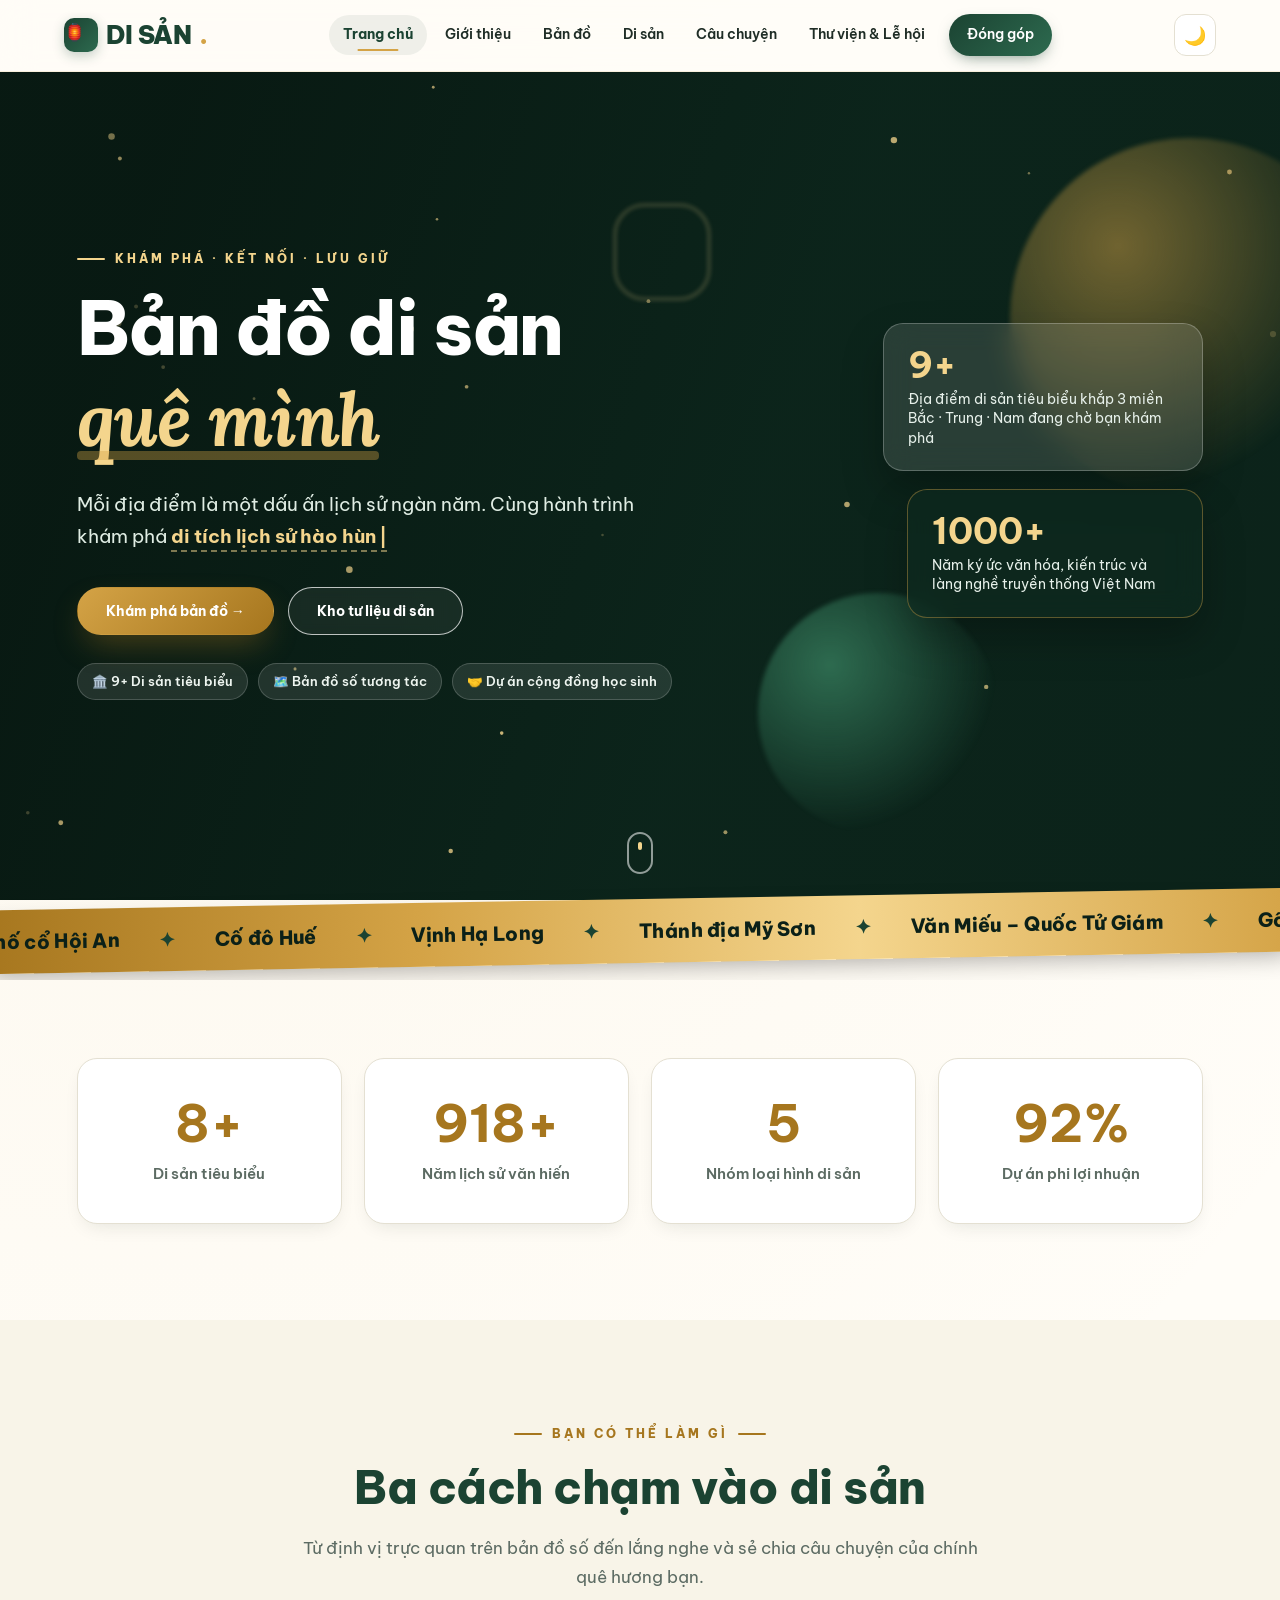
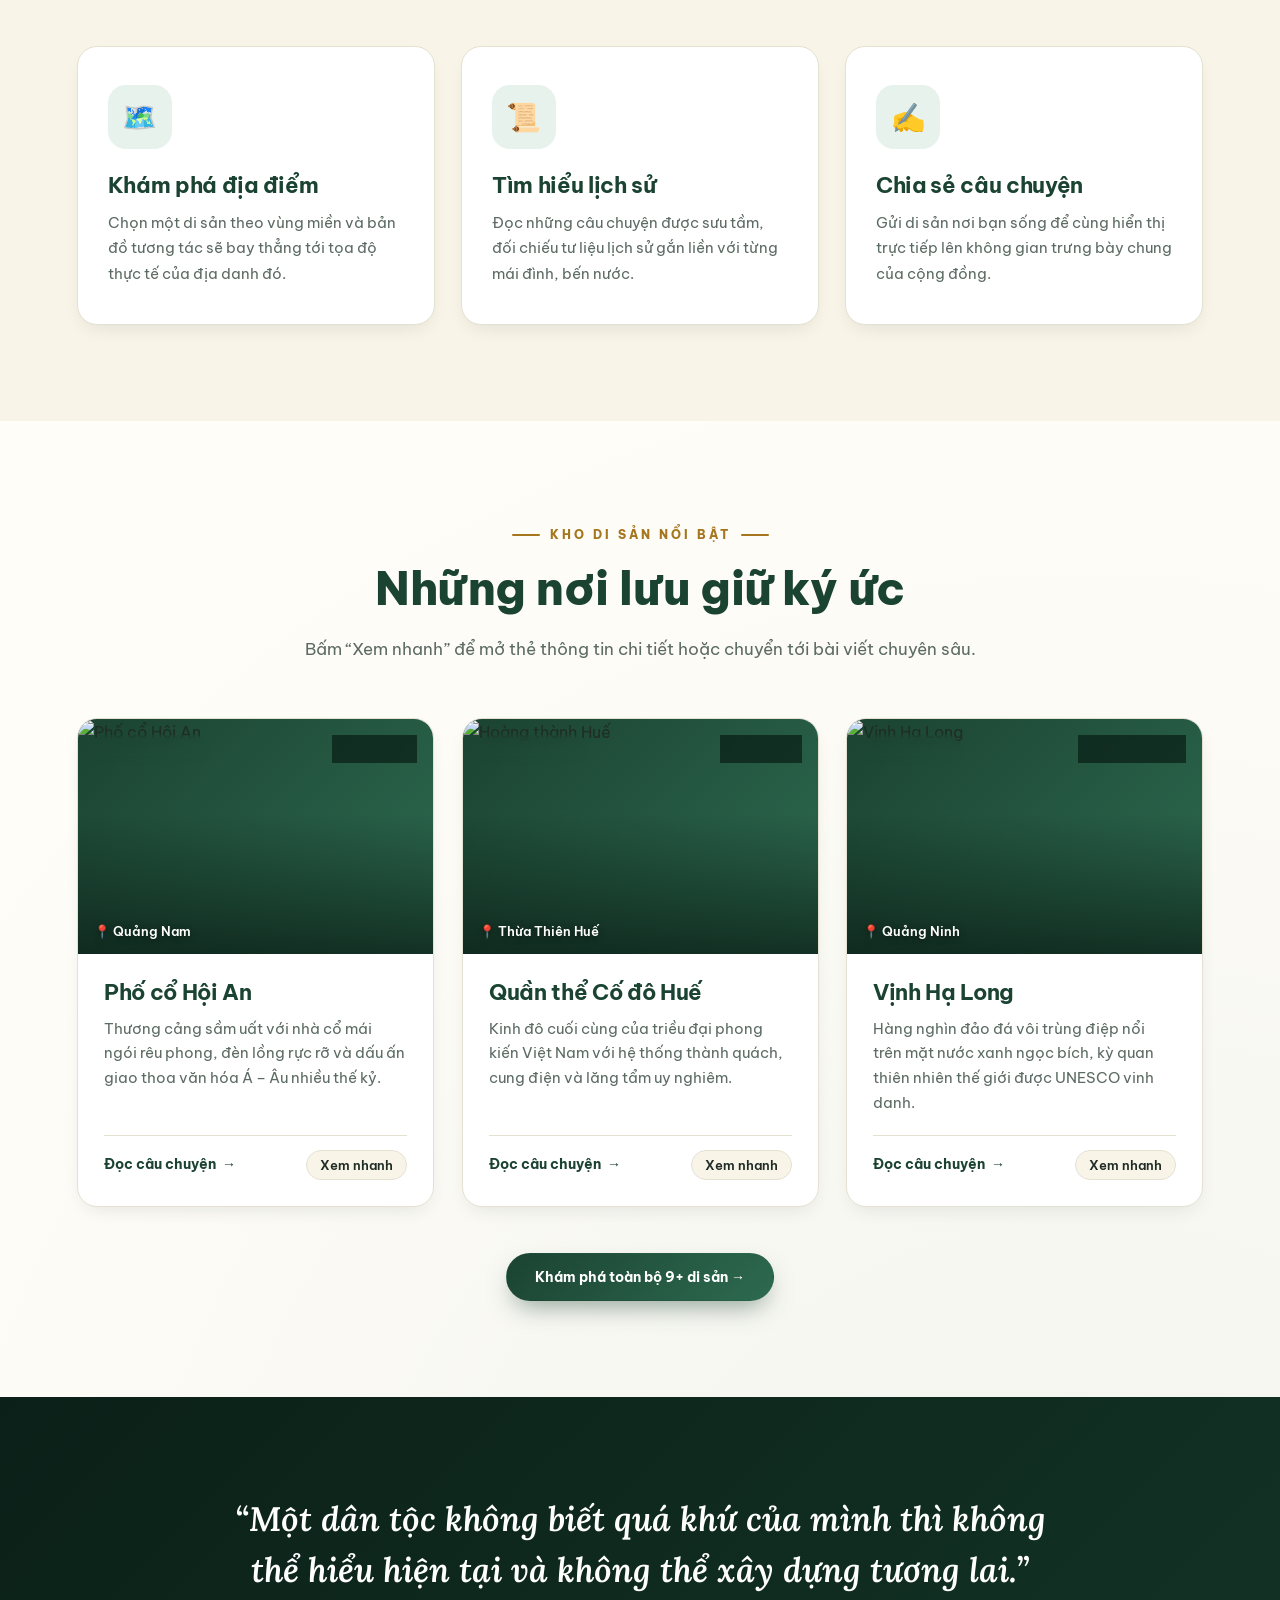
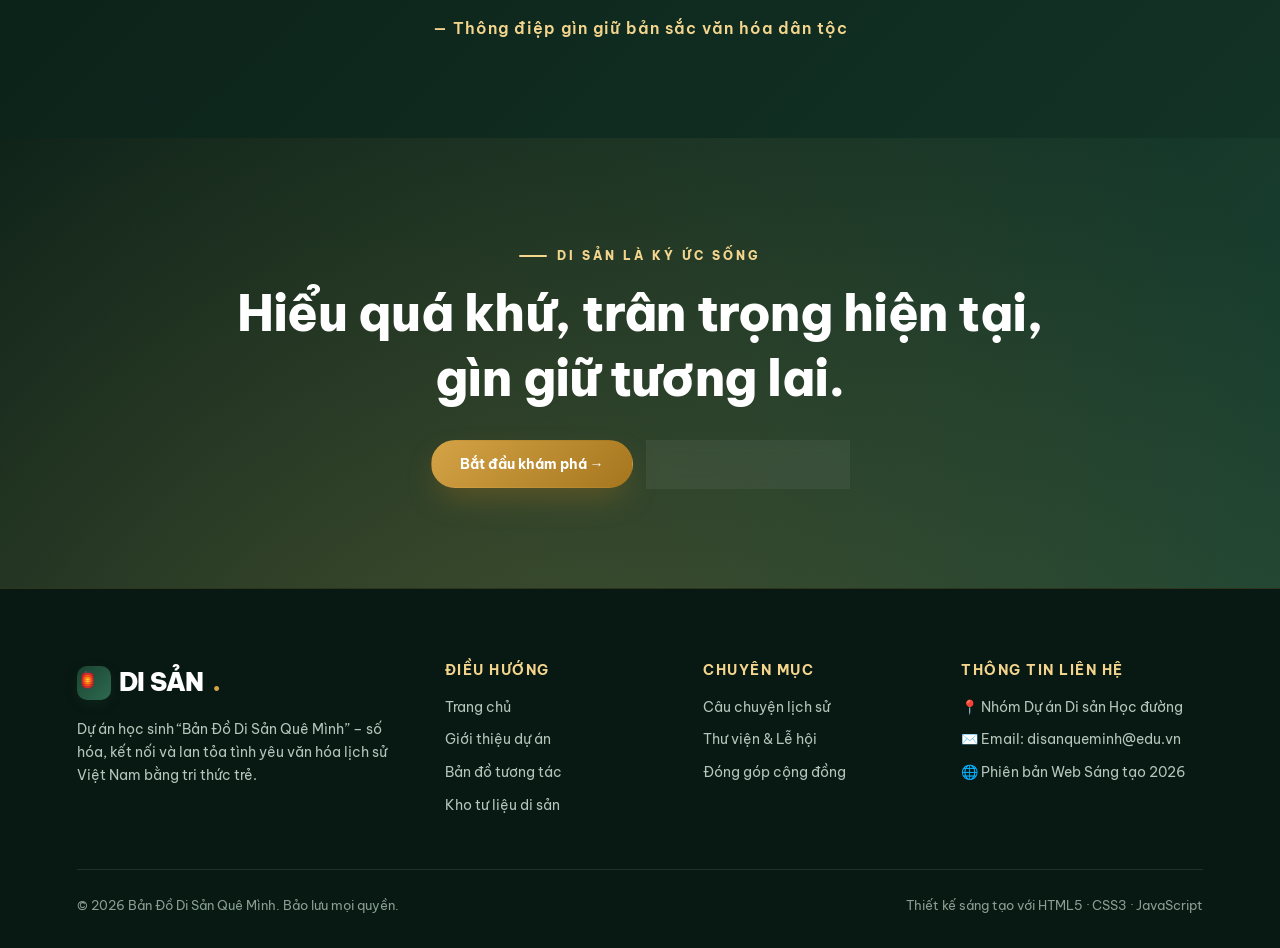
==== commit acafcaae: "Toi uu font chu Tieng Viet (Be Vietnam Pro & Lora) khong loi dau va kerning" ====
--- a/index.html
+++ b/index.html
@@ -7,7 +7,7 @@
     <title>Trang chủ | Bản Đồ Di Sản Quê Mình</title>
     <link rel="preconnect" href="https://fonts.googleapis.com">
     <link rel="preconnect" href="https://fonts.gstatic.com" crossorigin>
-    <link href="https://fonts.googleapis.com/css2?family=Be+Vietnam+Pro:wght@400;500;600;700;800&family=Playfair+Display:ital,wght@0,600;0,800;0,900;1,600&display=swap&subset=vietnamese" rel="stylesheet">
+    <link href="https://fonts.googleapis.com/css2?family=Be+Vietnam+Pro:ital,wght@0,400;0,500;0,600;0,700;0,800;0,900;1,400;1,600;1,700&family=Lora:ital,wght@0,600;0,700;1,500;1,600;1,700&display=swap" rel="stylesheet">
     <link rel="stylesheet" href="style.css">
 </head>
 <body>
--- a/style.css
+++ b/style.css
@@ -25,8 +25,9 @@
     --shadow-sm: 0 8px 20px -8px rgba(11, 32, 24, 0.12);
     --shadow: 0 20px 45px -15px rgba(11, 32, 24, 0.22);
     --shadow-gold: 0 14px 32px -8px rgba(166, 118, 30, 0.45);
-    --font-body: "Be Vietnam Pro", system-ui, -apple-system, "Segoe UI", Roboto, Arial, sans-serif;
-    --font-head: "Playfair Display", Georgia, "Times New Roman", serif;
+    --font-body: "Be Vietnam Pro", "Segoe UI", Roboto, "Helvetica Neue", Arial, sans-serif;
+    --font-head: "Be Vietnam Pro", "Segoe UI", Roboto, "Helvetica Neue", Arial, sans-serif;
+    --font-serif: "Lora", "Times New Roman", serif;
 }
 
 /* Chế độ Ban đêm (Đêm Hội An) */
@@ -119,7 +120,15 @@
 
 h1, h2, h3, h4 {
     font-family: var(--font-head);
-    line-height: 1.22;
+    font-weight: 800;
+    line-height: 1.3;
+    letter-spacing: -0.015em;
+    font-synthesis: none;
+    text-rendering: optimizeLegibility;
+}
+
+h3, h4 {
+    font-weight: 700;
 }
 
 /* ---------- Thanh tiến trình cuộn ---------- */
@@ -579,14 +588,16 @@
 }
 
 .hero h1 {
-    font-size: clamp(40px, 6.4vw, 82px);
-    letter-spacing: -1.8px;
+    font-size: clamp(38px, 5.8vw, 74px);
+    letter-spacing: -0.02em;
     margin-bottom: 24px;
-    line-height: 1.1;
+    line-height: 1.22;
 }
 
 .hero h1 em {
+    font-family: var(--font-serif);
     font-style: italic;
+    font-weight: 700;
     color: var(--gold-light);
     position: relative;
     display: inline-block;
@@ -788,8 +799,9 @@
 }
 
 .page-hero h1 {
-    font-size: clamp(34px, 5.5vw, 64px);
-    letter-spacing: -1.2px;
+    font-size: clamp(32px, 5vw, 58px);
+    letter-spacing: -0.02em;
+    line-height: 1.25;
     margin-bottom: 16px;
 }
 
@@ -2056,10 +2068,11 @@
 }
 
 .quote p {
-    font-family: var(--font-head);
+    font-family: var(--font-serif);
     font-style: italic;
-    font-size: clamp(22px, 3.4vw, 36px);
-    line-height: 1.45;
+    font-weight: 600;
+    font-size: clamp(22px, 3.2vw, 34px);
+    line-height: 1.5;
     color: #fff;
 }
 
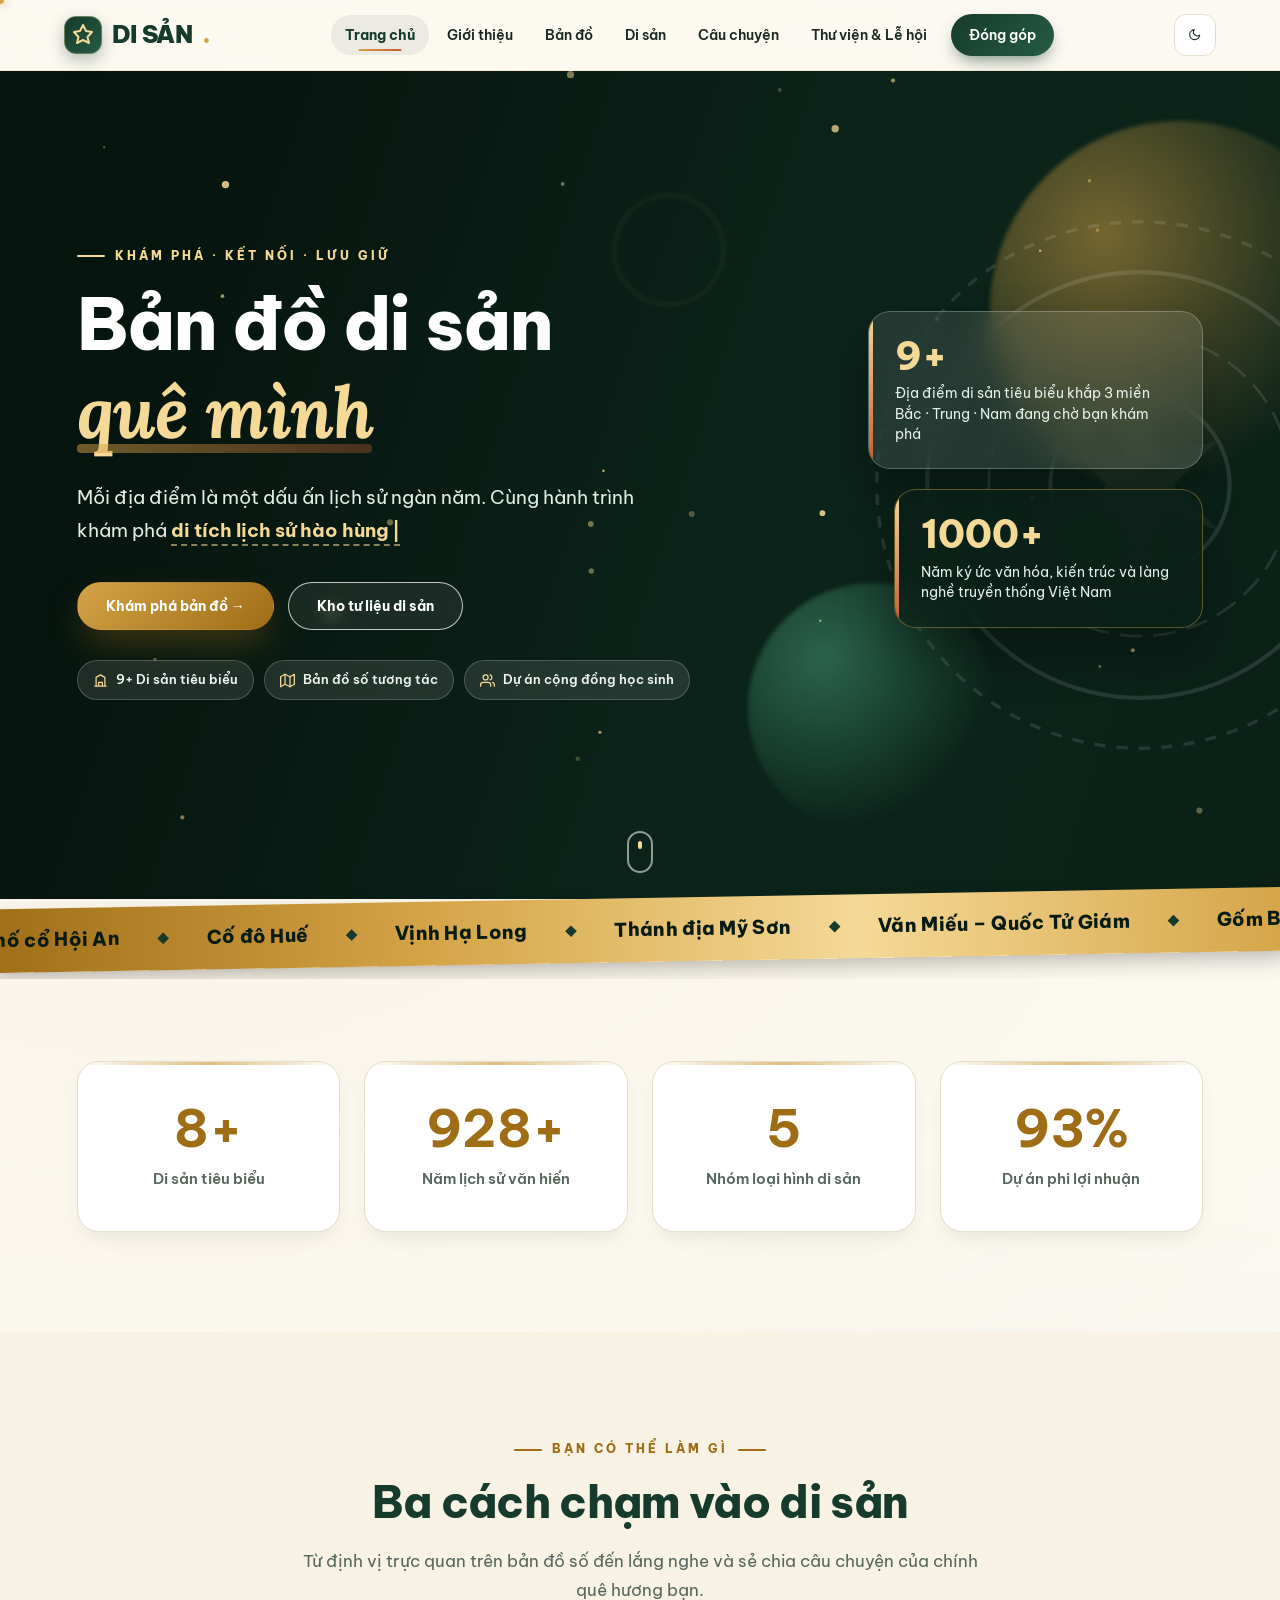
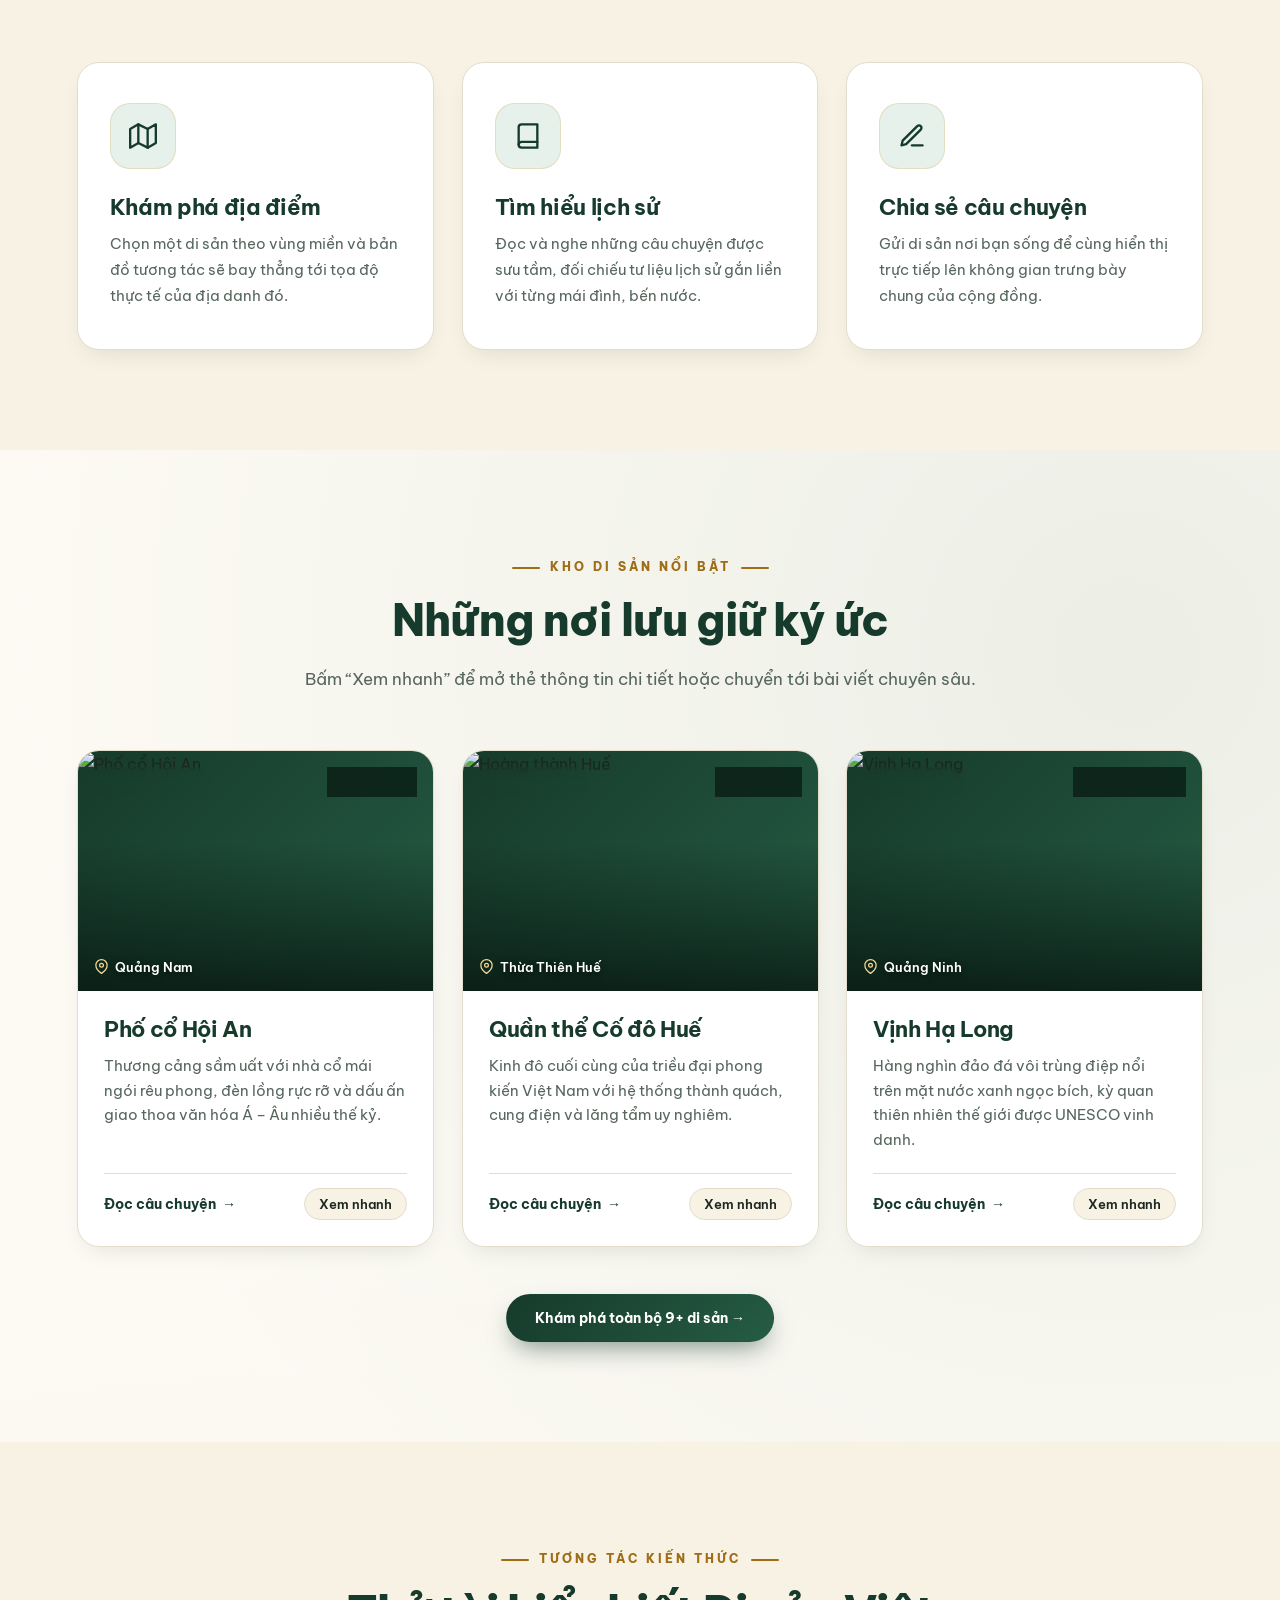
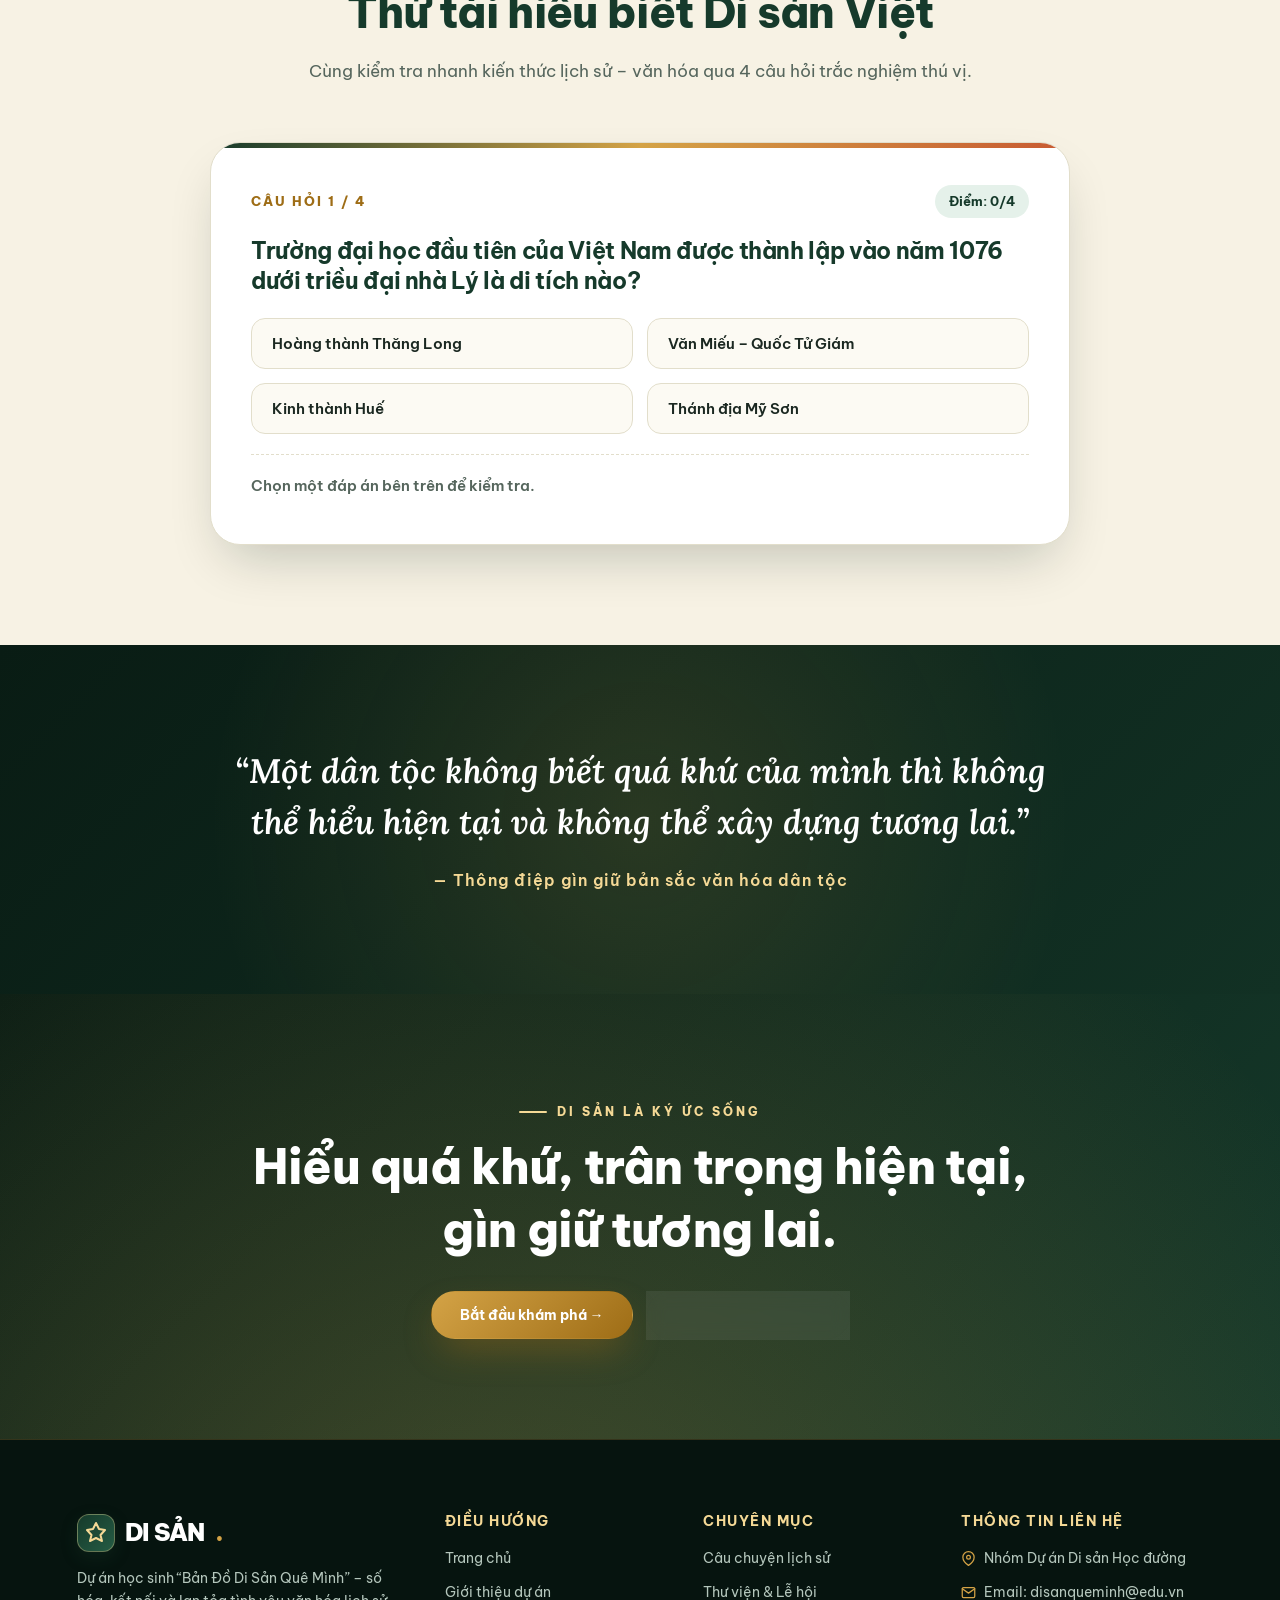
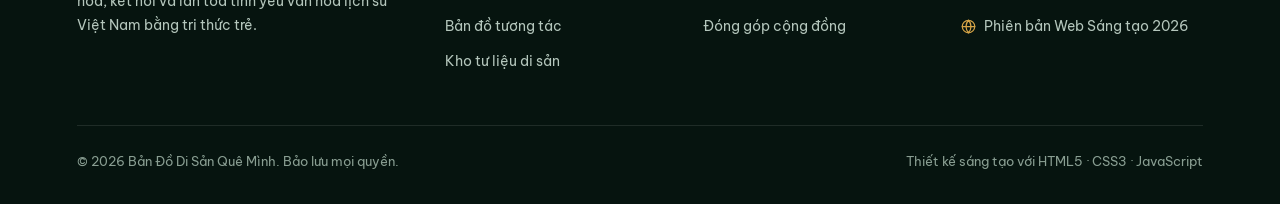
==== commit 3f84222e: "Nang cap giao dien nghe thuat, thay 100% icon bang Vector SVG, them Custom Cursor, Magnetic Button, " ====
--- a/index.html
+++ b/index.html
@@ -13,7 +13,12 @@
 <body>
 <div class="progress" aria-hidden="true"></div>
 <header class="header">
-    <a href="index.html" class="logo"><span class="logo-mark">🏮</span>DI SẢN<span>.</span></a>
+    <a href="index.html" class="logo">
+        <span class="logo-mark" aria-hidden="true">
+            <svg class="svg-icon" viewBox="0 0 24 24"><path d="M12 2L15 8L21 9L16.5 14L18 20L12 17L6 20L7.5 14L3 9L9 8L12 2Z"/></svg>
+        </span>
+        DI SẢN<span class="dot">.</span>
+    </a>
     <nav class="nav" id="nav">
         <a href="index.html" class="active" aria-current="page">Trang chủ</a>
         <a href="gioi-thieu.html">Giới thiệu</a>
@@ -24,7 +29,9 @@
         <a href="dong-gop.html" class="nav-cta">Đóng góp</a>
     </nav>
     <div class="header-actions">
-        <button class="theme-toggle" type="button" aria-label="Đổi giao diện Sáng/Tối">🌙</button>
+        <button class="theme-toggle" type="button" aria-label="Đổi giao diện Sáng/Tối">
+            <svg class="svg-icon" viewBox="0 0 24 24" aria-hidden="true"><path d="M21 12.79A9 9 0 1 1 11.21 3 7 7 0 0 0 21 12.79z"/></svg>
+        </button>
         <button class="burger" type="button" aria-label="Mở menu" aria-expanded="false" aria-controls="nav"><span></span></button>
     </div>
 </header>
@@ -41,9 +48,18 @@
             <a href="di-san.html" class="btn btn-outline">Kho tư liệu di sản</a>
         </div>
         <div class="hero-badges reveal" style="--d:.4s">
-            <span class="hero-badge">🏛️ 9+ Di sản tiêu biểu</span>
-            <span class="hero-badge">🗺️ Bản đồ số tương tác</span>
-            <span class="hero-badge">🤝 Dự án cộng đồng học sinh</span>
+            <span class="hero-badge">
+                <svg class="svg-icon sm" viewBox="0 0 24 24" aria-hidden="true"><path d="M3 21h18M5 21V7l7-4 7 4v14M9 21v-6h6v6"/></svg>
+                9+ Di sản tiêu biểu
+            </span>
+            <span class="hero-badge">
+                <svg class="svg-icon sm" viewBox="0 0 24 24" aria-hidden="true"><polygon points="1 6 1 22 8 18 16 22 23 18 23 2 16 6 8 2 1 6"/><line x1="8" y1="2" x2="8" y2="18"/><line x1="16" y1="6" x2="16" y2="22"/></svg>
+                Bản đồ số tương tác
+            </span>
+            <span class="hero-badge">
+                <svg class="svg-icon sm" viewBox="0 0 24 24" aria-hidden="true"><path d="M17 21v-2a4 4 0 0 0-4-4H5a4 4 0 0 0-4 4v2"/><circle cx="9" cy="7" r="4"/><path d="M23 21v-2a4 4 0 0 0-3-3.87"/><path d="M16 3.13a4 4 0 0 1 0 7.75"/></svg>
+                Dự án cộng đồng học sinh
+            </span>
         </div>
     </div>
     <div class="hero-showcase" aria-hidden="true">
@@ -88,17 +104,23 @@
         </div>
         <div class="features">
             <a href="ban-do.html" class="feature reveal">
-                <div class="icon">🗺️</div>
+                <div class="icon">
+                    <svg class="svg-icon lg" viewBox="0 0 24 24" aria-hidden="true"><polygon points="1 6 1 22 8 18 16 22 23 18 23 2 16 6 8 2 1 6"/><line x1="8" y1="2" x2="8" y2="18"/><line x1="16" y1="6" x2="16" y2="22"/></svg>
+                </div>
                 <h3>Khám phá địa điểm</h3>
                 <p>Chọn một di sản theo vùng miền và bản đồ tương tác sẽ bay thẳng tới tọa độ thực tế của địa danh đó.</p>
             </a>
             <a href="cau-chuyen.html" class="feature reveal" style="--d:.12s">
-                <div class="icon">📜</div>
+                <div class="icon">
+                    <svg class="svg-icon lg" viewBox="0 0 24 24" aria-hidden="true"><path d="M4 19.5A2.5 2.5 0 0 1 6.5 17H20"/><path d="M6.5 2H20v20H6.5A2.5 2.5 0 0 1 4 19.5v-15A2.5 2.5 0 0 1 6.5 2z"/></svg>
+                </div>
                 <h3>Tìm hiểu lịch sử</h3>
-                <p>Đọc những câu chuyện được sưu tầm, đối chiếu tư liệu lịch sử gắn liền với từng mái đình, bến nước.</p>
+                <p>Đọc và nghe những câu chuyện được sưu tầm, đối chiếu tư liệu lịch sử gắn liền với từng mái đình, bến nước.</p>
             </a>
             <a href="dong-gop.html" class="feature reveal" style="--d:.24s">
-                <div class="icon">✍️</div>
+                <div class="icon">
+                    <svg class="svg-icon lg" viewBox="0 0 24 24" aria-hidden="true"><path d="M12 20h9"/><path d="M16.5 3.5a2.121 2.121 0 0 1 3 3L7 19l-4 1 1-4L16.5 3.5z"/></svg>
+                </div>
                 <h3>Chia sẻ câu chuyện</h3>
                 <p>Gửi di sản nơi bạn sống để cùng hiển thị trực tiếp lên không gian trưng bày chung của cộng đồng.</p>
             </a>
@@ -119,7 +141,10 @@
                     <img src="https://images.unsplash.com/photo-1559592413-7cec4d0cae2b?auto=format&fit=crop&w=800&q=80" alt="Phố cổ Hội An" loading="lazy">
                     <span class="tag">Di sản văn hóa</span>
                     <span class="era-badge">Thế kỷ XVI</span>
-                    <span class="loc">📍 Quảng Nam</span>
+                    <span class="loc">
+                        <svg class="svg-icon sm" viewBox="0 0 24 24" aria-hidden="true"><path d="M21 10c0 7-9 13-9 13s-9-6-9-13a9 9 0 0 1 18 0z"/><circle cx="12" cy="10" r="3"/></svg>
+                        Quảng Nam
+                    </span>
                 </div>
                 <div class="card-content">
                     <h3>Phố cổ Hội An</h3>
@@ -136,7 +161,10 @@
                     <img src="https://images.unsplash.com/photo-1583417319070-4a69db38a482?auto=format&fit=crop&w=800&q=80" alt="Hoàng thành Huế" loading="lazy">
                     <span class="tag">Di tích lịch sử</span>
                     <span class="era-badge">Năm 1805</span>
-                    <span class="loc">📍 Thừa Thiên Huế</span>
+                    <span class="loc">
+                        <svg class="svg-icon sm" viewBox="0 0 24 24" aria-hidden="true"><path d="M21 10c0 7-9 13-9 13s-9-6-9-13a9 9 0 0 1 18 0z"/><circle cx="12" cy="10" r="3"/></svg>
+                        Thừa Thiên Huế
+                    </span>
                 </div>
                 <div class="card-content">
                     <h3>Quần thể Cố đô Huế</h3>
@@ -153,7 +181,10 @@
                     <img src="https://images.unsplash.com/photo-1528127269322-539801943592?auto=format&fit=crop&w=800&q=80" alt="Vịnh Hạ Long" loading="lazy">
                     <span class="tag">Thắng cảnh</span>
                     <span class="era-badge">UNESCO 1994</span>
-                    <span class="loc">📍 Quảng Ninh</span>
+                    <span class="loc">
+                        <svg class="svg-icon sm" viewBox="0 0 24 24" aria-hidden="true"><path d="M21 10c0 7-9 13-9 13s-9-6-9-13a9 9 0 0 1 18 0z"/><circle cx="12" cy="10" r="3"/></svg>
+                        Quảng Ninh
+                    </span>
                 </div>
                 <div class="card-content">
                     <h3>Vịnh Hạ Long</h3>
@@ -171,6 +202,28 @@
     </div>
 </section>
 
+<section class="section alt">
+    <div class="container">
+        <div class="section-heading">
+            <p class="eyebrow reveal">TƯƠNG TÁC KIẾN THỨC</p>
+            <h2 class="reveal">Thử tài hiểu biết Di sản Việt</h2>
+            <p class="lead reveal">Cùng kiểm tra nhanh kiến thức lịch sử – văn hóa qua 4 câu hỏi trắc nghiệm thú vị.</p>
+        </div>
+        <div id="quiz-widget" class="quiz-box reveal">
+            <div class="quiz-header">
+                <span class="quiz-step">Câu hỏi 1 / 4</span>
+                <span class="quiz-score">Điểm: 0/4</span>
+            </div>
+            <h3 class="quiz-q">Đang tải câu hỏi...</h3>
+            <div class="quiz-options"></div>
+            <div class="quiz-feedback">
+                <span class="quiz-msg">Chọn một đáp án bên trên để kiểm tra.</span>
+                <button type="button" class="btn btn-primary btn-sm quiz-next" style="display:none">Câu tiếp theo →</button>
+            </div>
+        </div>
+    </div>
+</section>
+
 <section class="section dark">
     <div class="quote reveal">
         <p>“Một dân tộc không biết quá khứ của mình thì không thể hiểu hiện tại và không thể xây dựng tương lai.”</p>
@@ -191,7 +244,12 @@
 <footer class="footer">
     <div class="footer-grid">
         <div>
-            <a href="index.html" class="logo"><span class="logo-mark">🏮</span>DI SẢN<span>.</span></a>
+            <a href="index.html" class="logo">
+                <span class="logo-mark" aria-hidden="true">
+                    <svg class="svg-icon" viewBox="0 0 24 24"><path d="M12 2L15 8L21 9L16.5 14L18 20L12 17L6 20L7.5 14L3 9L9 8L12 2Z"/></svg>
+                </span>
+                DI SẢN<span class="dot">.</span>
+            </a>
             <p>Dự án học sinh “Bản Đồ Di Sản Quê Mình” – số hóa, kết nối và lan tỏa tình yêu văn hóa lịch sử Việt Nam bằng tri thức trẻ.</p>
         </div>
         <div>
@@ -214,9 +272,18 @@
         <div>
             <h4>THÔNG TIN LIÊN HỆ</h4>
             <ul>
-                <li>📍 Nhóm Dự án Di sản Học đường</li>
-                <li>✉️ Email: disanqueminh@edu.vn</li>
-                <li>🌐 Phiên bản Web Sáng tạo 2026</li>
+                <li>
+                    <svg class="svg-icon sm" viewBox="0 0 24 24" aria-hidden="true"><path d="M21 10c0 7-9 13-9 13s-9-6-9-13a9 9 0 0 1 18 0z"/><circle cx="12" cy="10" r="3"/></svg>
+                    Nhóm Dự án Di sản Học đường
+                </li>
+                <li>
+                    <svg class="svg-icon sm" viewBox="0 0 24 24" aria-hidden="true"><path d="M4 4h16c1.1 0 2 .9 2 2v12c0 1.1-.9 2-2 2H4c-1.1 0-2-.9-2-2V6c0-1.1.9-2 2-2z"/><polyline points="22,6 12,13 2,6"/></svg>
+                    Email: disanqueminh@edu.vn
+                </li>
+                <li>
+                    <svg class="svg-icon sm" viewBox="0 0 24 24" aria-hidden="true"><circle cx="12" cy="12" r="10"/><line x1="2" y1="12" x2="22" y2="12"/><path d="M12 2a15.3 15.3 0 0 1 4 10 15.3 15.3 0 0 1-4 10 15.3 15.3 0 0 1-4-10 15.3 15.3 0 0 1 4-10z"/></svg>
+                    Phiên bản Web Sáng tạo 2026
+                </li>
             </ul>
         </div>
     </div>
--- a/style.css
+++ b/style.css
@@ -1,46 +1,47 @@
 /* ==========================================================================
-   BẢN ĐỒ DI SẢN QUÊ MÌNH – GIAO DIỆN SÁNG TẠO & RESPONSIVE ĐA TRANG
+   BẢN ĐỒ DI SẢN QUÊ MÌNH – GIAO DIỆN NGHỆ THUẬT ĐƯƠNG ĐẠI & HIỆU ỨNG SÁNG TẠO
+   (100% Vector SVG Icons · Chuẩn Tiếng Việt · Responsive Đa Thiết Bị)
    ========================================================================== */
 
 :root {
-    --green: #1b4332;
-    --green-dark: #0b2018;
-    --green-mid: #2d6a4f;
-    --green-soft: #40916c;
-    --green-light: #e6f2eb;
+    --green: #163a2b;
+    --green-dark: #091c14;
+    --green-mid: #255c44;
+    --green-soft: #3b8263;
+    --green-light: #e5f1ea;
     --gold: #d4a346;
-    --gold-light: #f4d58d;
-    --gold-dark: #a6761e;
+    --gold-light: #f5d996;
+    --gold-dark: #9e6d16;
     --terracotta: #c85a32;
-    --cream: #f8f4e8;
-    --paper: #fffdf8;
+    --cream: #f7f2e4;
+    --paper: #fcfaf3;
     --surface: #ffffff;
-    --surface-glass: rgba(255, 253, 248, 0.86);
-    --text: #1f2d26;
-    --muted: #5c6b63;
-    --line: #e4e0d2;
+    --surface-glass: rgba(252, 250, 243, 0.85);
+    --text: #1b2821;
+    --muted: #56665d;
+    --line: #e2decb;
     --radius-sm: 12px;
-    --radius: 20px;
-    --radius-lg: 28px;
-    --shadow-sm: 0 8px 20px -8px rgba(11, 32, 24, 0.12);
-    --shadow: 0 20px 45px -15px rgba(11, 32, 24, 0.22);
-    --shadow-gold: 0 14px 32px -8px rgba(166, 118, 30, 0.45);
+    --radius: 22px;
+    --radius-lg: 30px;
+    --shadow-sm: 0 10px 25px -10px rgba(9, 28, 20, 0.12);
+    --shadow: 0 24px 54px -16px rgba(9, 28, 20, 0.24);
+    --shadow-gold: 0 16px 36px -8px rgba(158, 109, 22, 0.48);
     --font-body: "Be Vietnam Pro", "Segoe UI", Roboto, "Helvetica Neue", Arial, sans-serif;
     --font-head: "Be Vietnam Pro", "Segoe UI", Roboto, "Helvetica Neue", Arial, sans-serif;
     --font-serif: "Lora", "Times New Roman", serif;
 }
 
-/* Chế độ Ban đêm (Đêm Hội An) */
+/* Chế độ Ban đêm (Đêm Hội An Huyền Ảo) */
 [data-theme="dark"] {
-    --cream: #11221b;
-    --paper: #0a1611;
-    --surface: #142921;
-    --surface-glass: rgba(16, 34, 27, 0.88);
-    --green-light: #1d3b2f;
-    --text: #edf2ef;
-    --muted: #9eb0a6;
-    --line: #233d32;
-    --shadow: 0 22px 50px -15px rgba(0, 0, 0, 0.65);
+    --cream: #0e1f18;
+    --paper: #07120e;
+    --surface: #11261e;
+    --surface-glass: rgba(14, 31, 24, 0.88);
+    --green-light: #19382b;
+    --text: #eef4f0;
+    --muted: #9cb0a5;
+    --line: #213d31;
+    --shadow: 0 26px 60px -15px rgba(0, 0, 0, 0.72);
 }
 
 [data-theme="dark"] .section h2,
@@ -51,8 +52,10 @@
 [data-theme="dark"] .acc-btn,
 [data-theme="dark"] .contribute-form h3,
 [data-theme="dark"] .contribute-form label,
+[data-theme="dark"] .festival-card h3,
+[data-theme="dark"] .quiz-box h3,
 [data-theme="dark"] .logo {
-    color: #f3f7f4;
+    color: #f4f8f5;
 }
 
 [data-theme="dark"] .text-link {
@@ -60,8 +63,9 @@
 }
 
 [data-theme="dark"] .tag {
-    background: rgba(20, 41, 33, 0.9);
-    color: var(--gold-light);
+    background: rgba(17, 38, 30, 0.92);
+    color: var(--gold-light);
+    border: 1px solid rgba(212, 163, 70, 0.3);
 }
 
 *, *::before, *::after {
@@ -81,12 +85,13 @@
     color: var(--text);
     background-color: var(--paper);
     background-image:
-        radial-gradient(circle at 15% 10%, rgba(212, 163, 70, 0.06), transparent 35%),
-        radial-gradient(circle at 85% 80%, rgba(45, 106, 79, 0.06), transparent 40%);
-    line-height: 1.7;
+        radial-gradient(circle at 12% 8%, rgba(212, 163, 70, 0.08), transparent 34%),
+        radial-gradient(circle at 88% 45%, rgba(37, 92, 68, 0.07), transparent 38%),
+        radial-gradient(circle at 20% 88%, rgba(200, 90, 50, 0.05), transparent 35%);
+    line-height: 1.72;
     overflow-x: clip;
     -webkit-font-smoothing: antialiased;
-    transition: background-color 0.35s ease, color 0.35s ease;
+    transition: background-color 0.4s ease, color 0.4s ease;
 }
 
 img {
@@ -131,6 +136,85 @@
     font-weight: 700;
 }
 
+/* ---------- Hệ thống SVG Icon chuẩn ---------- */
+.svg-icon {
+    width: 1em;
+    height: 1em;
+    display: inline-block;
+    vertical-align: -0.15em;
+    fill: none;
+    stroke: currentColor;
+    stroke-width: 2;
+    stroke-linecap: round;
+    stroke-linejoin: round;
+    flex-shrink: 0;
+}
+
+.svg-icon.lg {
+    width: 28px;
+    height: 28px;
+}
+
+.svg-icon.sm {
+    width: 15px;
+    height: 15px;
+}
+
+/* ---------- Con trỏ chuột nghệ thuật (Custom Cursor) ---------- */
+.cursor-dot,
+.cursor-ring {
+    position: fixed;
+    top: 0;
+    left: 0;
+    pointer-events: none;
+    z-index: 9999;
+    border-radius: 50%;
+    transform: translate(-50%, -50%);
+    display: none;
+}
+
+@media (hover: hover) and (pointer: fine) {
+    .cursor-dot {
+        display: block;
+        width: 8px;
+        height: 8px;
+        background: var(--gold);
+        box-shadow: 0 0 12px var(--gold);
+        transition: transform 0.15s ease, background 0.2s ease;
+    }
+    .cursor-ring {
+        display: block;
+        width: 36px;
+        height: 36px;
+        border: 1.5px solid rgba(212, 163, 70, 0.65);
+        background: rgba(212, 163, 70, 0.04);
+        transition: width 0.28s cubic-bezier(0.2, 0.8, 0.2, 1), height 0.28s cubic-bezier(0.2, 0.8, 0.2, 1), border-color 0.28s, background 0.28s;
+    }
+    .cursor-ring.active {
+        width: 58px;
+        height: 58px;
+        border-color: var(--gold);
+        background: rgba(212, 163, 70, 0.14);
+    }
+}
+
+/* ---------- Hiệu ứng gợn sóng khi click (Ripple) ---------- */
+.ripple-wave {
+    position: absolute;
+    border-radius: 50%;
+    background: rgba(255, 255, 255, 0.45);
+    transform: scale(0);
+    animation: rippleAnim 0.65s cubic-bezier(0.2, 0.8, 0.2, 1);
+    pointer-events: none;
+}
+
+@keyframes rippleAnim {
+    to {
+        transform: scale(3.8);
+        opacity: 0;
+    }
+}
+
 /* ---------- Thanh tiến trình cuộn ---------- */
 .progress {
     position: fixed;
@@ -138,11 +222,12 @@
     left: 0;
     height: 4px;
     width: 0;
-    background: linear-gradient(90deg, var(--gold), #ffe299, var(--terracotta), var(--gold));
+    background: linear-gradient(90deg, var(--gold), #ffe59e, var(--terracotta), var(--gold));
     background-size: 200% 100%;
     animation: gradientShift 4s ease infinite;
     z-index: 300;
     transition: width 0.1s linear;
+    box-shadow: 0 0 12px rgba(212, 163, 70, 0.6);
 }
 
 /* ---------- Header & Điều hướng ---------- */
@@ -156,46 +241,52 @@
     gap: 16px;
     padding: 14px 5%;
     background: var(--surface-glass);
-    backdrop-filter: blur(16px);
-    -webkit-backdrop-filter: blur(16px);
-    border-bottom: 1px solid rgba(212, 163, 70, 0.15);
-    transition: box-shadow 0.3s ease, padding 0.3s ease, background 0.3s ease, border-color 0.3s ease;
+    backdrop-filter: blur(18px);
+    -webkit-backdrop-filter: blur(18px);
+    border-bottom: 1px solid rgba(212, 163, 70, 0.18);
+    transition: box-shadow 0.35s ease, padding 0.35s ease, background 0.35s ease, border-color 0.35s ease;
 }
 
 .header.scrolled {
-    padding-top: 10px;
-    padding-bottom: 10px;
-    box-shadow: 0 10px 32px -12px rgba(11, 32, 24, 0.25);
+    padding-top: 9px;
+    padding-bottom: 9px;
+    box-shadow: 0 12px 36px -12px rgba(9, 28, 20, 0.28);
     border-bottom-color: var(--line);
 }
 
 .logo {
     display: inline-flex;
     align-items: center;
-    gap: 8px;
+    gap: 10px;
     font-family: var(--font-head);
-    font-size: 25px;
+    font-size: 24px;
     font-weight: 900;
     color: var(--green);
-    letter-spacing: -0.5px;
+    letter-spacing: -0.02em;
     white-space: nowrap;
     position: relative;
     z-index: 160;
+    transition: transform 0.25s ease;
 }
 
 .logo-mark {
-    width: 34px;
-    height: 34px;
-    border-radius: 10px;
+    width: 38px;
+    height: 38px;
+    border-radius: 12px;
     background: linear-gradient(135deg, var(--green), var(--green-mid));
     color: var(--gold-light);
     display: inline-grid;
     place-items: center;
-    font-size: 17px;
-    box-shadow: 0 4px 12px rgba(27, 67, 50, 0.25);
-}
-
-.logo span {
+    box-shadow: 0 6px 16px rgba(22, 58, 43, 0.3);
+    border: 1px solid rgba(245, 217, 150, 0.35);
+    transition: transform 0.4s cubic-bezier(0.2, 0.8, 0.2, 1);
+}
+
+.logo:hover .logo-mark {
+    transform: rotate(-10deg) scale(1.08);
+}
+
+.logo span.dot {
     color: var(--gold);
     display: inline-block;
     animation: bounce 2.4s ease-in-out infinite;
@@ -227,7 +318,7 @@
     width: 0;
     height: 2.5px;
     border-radius: 2px;
-    background: var(--gold);
+    background: linear-gradient(90deg, var(--gold), var(--terracotta));
     transform: translateX(-50%);
     transition: width 0.3s ease;
 }
@@ -243,18 +334,18 @@
 
 .nav a:hover::after,
 .nav a.active::after {
-    width: 42%;
+    width: 44%;
 }
 
 .nav a.active {
     color: var(--green);
     font-weight: 700;
-    background: rgba(27, 67, 50, 0.07);
+    background: rgba(22, 58, 43, 0.07);
 }
 
 [data-theme="dark"] .nav a.active {
     color: var(--gold-light);
-    background: rgba(212, 163, 70, 0.14);
+    background: rgba(212, 163, 70, 0.15);
 }
 
 .nav a.nav-cta {
@@ -262,7 +353,7 @@
     color: #fff !important;
     margin-left: 6px;
     padding: 9px 18px;
-    box-shadow: 0 6px 16px -6px rgba(27, 67, 50, 0.6);
+    box-shadow: 0 8px 18px -6px rgba(22, 58, 43, 0.65);
 }
 
 .nav a.nav-cta::after {
@@ -290,16 +381,20 @@
     border: 1px solid var(--line);
     background: var(--surface);
     color: var(--text);
-    font-size: 18px;
     cursor: pointer;
     display: grid;
     place-items: center;
-    transition: transform 0.25s, border-color 0.25s, background 0.25s;
+    transition: transform 0.3s cubic-bezier(0.2, 0.8, 0.2, 1), border-color 0.25s, background 0.25s, color 0.25s;
 }
 
 .theme-toggle:hover {
-    transform: rotate(12deg) scale(1.06);
+    transform: rotate(15deg) scale(1.08);
     border-color: var(--gold);
+    color: var(--gold-dark);
+}
+
+[data-theme="dark"] .theme-toggle:hover {
+    color: var(--gold-light);
 }
 
 .burger {
@@ -354,20 +449,20 @@
     transform: translateY(-7px) rotate(-45deg);
 }
 
-/* ---------- Hệ thống Nút bấm ---------- */
+/* ---------- Hệ thống Nút bấm Từ tính (Magnetic Buttons) ---------- */
 .btn {
     position: relative;
     overflow: hidden;
     display: inline-flex;
     align-items: center;
     justify-content: center;
-    gap: 8px;
+    gap: 9px;
     padding: 14px 28px;
     border-radius: 50px;
     border: 1.5px solid transparent;
     font: 700 14px var(--font-body);
     cursor: pointer;
-    transition: transform 0.25s ease, box-shadow 0.25s ease, background 0.25s ease, color 0.25s ease, border-color 0.25s ease;
+    transition: transform 0.22s cubic-bezier(0.2, 0.8, 0.2, 1), box-shadow 0.25s ease, background 0.25s ease, color 0.25s ease, border-color 0.25s ease;
 }
 
 .btn::before {
@@ -397,14 +492,14 @@
 }
 
 .btn-primary:hover {
-    box-shadow: 0 18px 34px -8px rgba(166, 118, 30, 0.7);
+    box-shadow: 0 20px 38px -8px rgba(158, 109, 22, 0.72);
 }
 
 .btn-outline {
     border-color: rgba(255, 255, 255, 0.72);
     color: #fff;
-    background: rgba(255, 255, 255, 0.06);
-    backdrop-filter: blur(6px);
+    background: rgba(255, 255, 255, 0.07);
+    backdrop-filter: blur(8px);
 }
 
 .btn-outline:hover {
@@ -415,7 +510,7 @@
 .btn-dark {
     background: linear-gradient(135deg, var(--green), var(--green-mid));
     color: #fff;
-    box-shadow: 0 12px 26px -8px rgba(27, 67, 50, 0.5);
+    box-shadow: 0 12px 26px -8px rgba(22, 58, 43, 0.55);
 }
 
 .btn-dark:hover {
@@ -427,10 +522,11 @@
     font-size: 13px;
 }
 
-/* ---------- Bố cục Section chung ---------- */
+/* ---------- Bố cục Section & Hoa văn Trống đồng ---------- */
 .section {
-    padding: 96px 6%;
-    position: relative;
+    padding: 100px 6%;
+    position: relative;
+    overflow: hidden;
 }
 
 .section.alt {
@@ -438,7 +534,9 @@
 }
 
 .section.dark {
-    background: linear-gradient(135deg, var(--green-dark), #133326);
+    background:
+        radial-gradient(circle at 50% 50%, rgba(212, 163, 70, 0.14), transparent 65%),
+        linear-gradient(135deg, var(--green-dark), #123124);
     color: #e7efe9;
     position: relative;
     overflow: hidden;
@@ -447,6 +545,8 @@
 .container {
     max-width: 1200px;
     margin: 0 auto;
+    position: relative;
+    z-index: 2;
 }
 
 .eyebrow {
@@ -481,10 +581,9 @@
 }
 
 .section h2 {
-    font-size: clamp(28px, 4.2vw, 46px);
+    font-size: clamp(28px, 4.2vw, 44px);
     color: var(--green);
     margin-bottom: 16px;
-    letter-spacing: -0.5px;
 }
 
 .dark h2 {
@@ -503,7 +602,7 @@
 
 .section-heading {
     text-align: center;
-    margin-bottom: 54px;
+    margin-bottom: 56px;
 }
 
 .section-heading .lead {
@@ -522,10 +621,24 @@
     border-radius: 2px;
 }
 
+/* Hoa văn Trống Đồng / Mandala xoay nền */
+.drum-pattern {
+    position: absolute;
+    width: 560px;
+    height: 560px;
+    right: -140px;
+    top: 50%;
+    transform: translateY(-50%);
+    opacity: 0.11;
+    pointer-events: none;
+    z-index: 1;
+    animation: spinCenter 75s linear infinite;
+}
+
 /* ---------- Hiệu ứng Reveal khi cuộn ---------- */
 .reveal {
     opacity: 0;
-    transform: translateY(36px);
+    transform: translateY(38px);
     transition: opacity 0.85s cubic-bezier(0.2, 0.7, 0.2, 1), transform 0.85s cubic-bezier(0.2, 0.7, 0.2, 1);
     transition-delay: var(--d, 0s);
 }
@@ -547,14 +660,13 @@
     transform: none;
 }
 
-/* Sửa lỗi xung đột transition-delay khi rê chuột vào thẻ đã hiện */
 .heritage-card.reveal.in,
 .feature.reveal.in,
 .stat.reveal.in {
     transition-delay: 0s;
 }
 
-/* ---------- Hero Trang chủ ---------- */
+/* ---------- Hero Trang chủ Nghệ thuật ---------- */
 .hero {
     position: relative;
     min-height: calc(100vh - 72px);
@@ -562,13 +674,13 @@
     display: flex;
     align-items: center;
     justify-content: space-between;
-    gap: 40px;
-    padding: 90px 6% 120px;
+    gap: 44px;
+    padding: 92px 6% 124px;
     color: #fff;
     overflow: hidden;
     background:
-        linear-gradient(108deg, rgba(8, 25, 18, 0.94) 12%, rgba(12, 38, 28, 0.72) 58%, rgba(12, 38, 28, 0.45)),
-        url("https://images.unsplash.com/photo-1528127269322-539801943592?auto=format&fit=crop&w=1920&q=85") center / cover no-repeat,
+        linear-gradient(108deg, rgba(6, 20, 14, 0.95) 14%, rgba(12, 38, 28, 0.76) 58%, rgba(12, 38, 28, 0.48)),
+        url("https://images.unsplash.com/photo-1559592413-7cec4d0cae2b?auto=format&fit=crop&w=1920&q=85") center / cover no-repeat,
         var(--green-dark);
 }
 
@@ -588,7 +700,7 @@
 }
 
 .hero h1 {
-    font-size: clamp(38px, 5.8vw, 74px);
+    font-size: clamp(38px, 5.8vw, 72px);
     letter-spacing: -0.02em;
     margin-bottom: 24px;
     line-height: 1.22;
@@ -610,7 +722,7 @@
     bottom: 4px;
     width: 100%;
     height: 9px;
-    background: rgba(212, 163, 70, 0.38);
+    background: linear-gradient(90deg, rgba(212, 163, 70, 0.5), rgba(200, 90, 50, 0.35));
     border-radius: 4px;
     transform-origin: left;
     animation: underline 1.2s 0.6s both;
@@ -618,9 +730,9 @@
 
 .hero p.sub {
     font-size: clamp(16px, 1.6vw, 19px);
-    color: #dfece3;
-    max-width: 600px;
-    margin-bottom: 34px;
+    color: #e1ede5;
+    max-width: 610px;
+    margin-bottom: 36px;
 }
 
 .hero-buttons {
@@ -631,7 +743,7 @@
 
 .typed {
     color: var(--gold-light);
-    border-bottom: 2px dashed rgba(244, 213, 141, 0.5);
+    border-bottom: 2px dashed rgba(245, 217, 150, 0.55);
     padding-bottom: 2px;
 }
 
@@ -653,75 +765,88 @@
 }
 
 .orb.o1 {
-    width: 360px;
-    height: 360px;
+    width: 380px;
+    height: 380px;
     right: -90px;
-    top: 8%;
-    background: radial-gradient(circle at 30% 30%, rgba(212, 163, 70, 0.5), rgba(212, 163, 70, 0) 70%);
+    top: 6%;
+    background: radial-gradient(circle at 30% 30%, rgba(212, 163, 70, 0.52), rgba(212, 163, 70, 0) 70%);
     animation: float 9s ease-in-out infinite;
 }
 
 .orb.o2 {
-    width: 240px;
-    height: 240px;
+    width: 250px;
+    height: 250px;
     right: 22%;
     bottom: 8%;
-    background: radial-gradient(circle at 30% 30%, rgba(64, 145, 108, 0.65), transparent 70%);
+    background: radial-gradient(circle at 30% 30%, rgba(59, 130, 99, 0.68), transparent 70%);
     animation: float 12s ease-in-out infinite reverse;
 }
 
 .orb.o3 {
-    width: 96px;
-    height: 96px;
+    width: 110px;
+    height: 110px;
     left: 48%;
-    top: 16%;
-    border: 2px solid rgba(244, 213, 141, 0.35);
-    animation: spin 20s linear infinite;
-    border-radius: 32%;
-}
-
-/* Cụm thẻ nổi bên phải Hero */
+    top: 15%;
+    border: 1.5px dashed rgba(245, 217, 150, 0.42);
+    animation: spin 24s linear infinite;
+    border-radius: 50%;
+}
+
+/* Cụm thẻ kính mờ bên phải Hero */
 .hero-showcase {
     position: relative;
     z-index: 2;
     display: flex;
     flex-direction: column;
-    gap: 18px;
-    width: 320px;
+    gap: 20px;
+    width: 335px;
     flex-shrink: 0;
 }
 
 .hero-card {
-    padding: 22px 24px;
-    background: rgba(255, 255, 255, 0.12);
+    position: relative;
+    padding: 24px 26px;
+    background: rgba(255, 255, 255, 0.1);
     border: 1px solid rgba(255, 255, 255, 0.24);
-    backdrop-filter: blur(14px);
-    -webkit-backdrop-filter: blur(14px);
-    border-radius: 20px;
-    box-shadow: 0 20px 40px rgba(0, 0, 0, 0.25);
+    backdrop-filter: blur(16px);
+    -webkit-backdrop-filter: blur(16px);
+    border-radius: 22px;
+    box-shadow: 0 24px 48px rgba(0, 0, 0, 0.3);
     animation: float 7s ease-in-out infinite;
+    overflow: hidden;
+}
+
+.hero-card::before {
+    content: "";
+    position: absolute;
+    top: 0;
+    left: 0;
+    width: 4px;
+    height: 100%;
+    background: linear-gradient(to bottom, var(--gold-light), var(--terracotta));
 }
 
 .hero-card.secondary {
     animation-delay: -3.5s;
-    margin-left: 24px;
-    background: rgba(15, 42, 32, 0.65);
-    border-color: rgba(212, 163, 70, 0.4);
+    margin-left: 26px;
+    background: rgba(11, 32, 24, 0.72);
+    border-color: rgba(212, 163, 70, 0.42);
 }
 
 .hero-card b {
     display: block;
     font-family: var(--font-head);
-    font-size: 36px;
+    font-size: 38px;
+    font-weight: 800;
     color: var(--gold-light);
     line-height: 1.1;
-    margin-bottom: 4px;
+    margin-bottom: 6px;
 }
 
 .hero-card span {
     font-size: 13.5px;
     color: #e6f0ea;
-    line-height: 1.45;
+    line-height: 1.5;
     display: block;
 }
 
@@ -729,20 +854,32 @@
     display: flex;
     flex-wrap: wrap;
     gap: 10px;
-    margin-top: 28px;
+    margin-top: 30px;
 }
 
 .hero-badge {
     display: inline-flex;
     align-items: center;
     gap: 8px;
-    padding: 7px 14px;
+    padding: 8px 15px;
     border-radius: 30px;
     font-size: 12.5px;
     font-weight: 600;
     background: rgba(255, 255, 255, 0.1);
-    border: 1px solid rgba(255, 255, 255, 0.18);
-    color: #eef5f0;
+    border: 1px solid rgba(255, 255, 255, 0.2);
+    color: #f0f6f2;
+    backdrop-filter: blur(6px);
+    transition: transform 0.25s, border-color 0.25s, background 0.25s;
+}
+
+.hero-badge svg {
+    color: var(--gold-light);
+}
+
+.hero-badge:hover {
+    transform: translateY(-2px);
+    border-color: var(--gold-light);
+    background: rgba(212, 163, 70, 0.18);
 }
 
 .scroll-hint {
@@ -774,11 +911,11 @@
 .page-hero {
     position: relative;
     overflow: hidden;
-    padding: 96px 6% 84px;
+    padding: 100px 6% 88px;
     color: #fff;
     text-align: center;
     background:
-        radial-gradient(circle at 80% 20%, rgba(212, 163, 70, 0.25), transparent 45%),
+        radial-gradient(circle at 80% 20%, rgba(212, 163, 70, 0.28), transparent 45%),
         linear-gradient(135deg, var(--green-dark) 0%, var(--green) 55%, var(--green-mid) 100%);
     background-size: 200% 200%;
     animation: gradientShift 14s ease infinite;
@@ -807,7 +944,7 @@
 
 .page-hero p.sub {
     color: #d7e5dc;
-    max-width: 640px;
+    max-width: 650px;
     margin: 0 auto;
     font-size: 17px;
 }
@@ -819,7 +956,7 @@
     padding: 6px 16px;
     border-radius: 30px;
     background: rgba(255, 255, 255, 0.1);
-    border: 1px solid rgba(255, 255, 255, 0.18);
+    border: 1px solid rgba(255, 255, 255, 0.2);
     font-size: 13px;
     color: #d5e3da;
     margin-bottom: 20px;
@@ -870,13 +1007,22 @@
     animation: marquee 30s linear infinite;
     font-family: var(--font-head);
     font-weight: 800;
-    font-size: 19px;
+    font-size: 18.5px;
+}
+
+.marquee-track span {
+    display: inline-flex;
+    align-items: center;
+    gap: 38px;
 }
 
 .marquee-track span::after {
-    content: "✦";
-    margin-left: 38px;
-    color: var(--green);
+    content: "";
+    width: 8px;
+    height: 8px;
+    background: var(--green);
+    transform: rotate(45deg);
+    display: inline-block;
 }
 
 .marquee:hover .marquee-track {
@@ -887,36 +1033,47 @@
 .stats {
     display: grid;
     grid-template-columns: repeat(4, 1fr);
-    gap: 22px;
+    gap: 24px;
 }
 
 .stat {
     position: relative;
-    padding: 36px 20px;
+    padding: 38px 22px;
     text-align: center;
     border-radius: var(--radius);
     background: var(--surface);
     border: 1px solid var(--line);
     box-shadow: var(--shadow-sm);
     overflow: hidden;
-    transition: transform 0.35s ease, box-shadow 0.35s ease, background 0.35s ease, border-color 0.35s ease;
+    transition: transform 0.38s cubic-bezier(0.2, 0.8, 0.2, 1), box-shadow 0.38s ease, background 0.38s ease, border-color 0.38s ease;
+}
+
+.stat::before {
+    content: "";
+    position: absolute;
+    top: 0;
+    left: 0;
+    right: 0;
+    height: 3px;
+    background: linear-gradient(90deg, transparent, var(--gold), transparent);
+    opacity: 0.7;
 }
 
 .stat::after {
     content: "";
     position: absolute;
     inset: 0;
-    background: radial-gradient(circle at var(--mx, 50%) var(--my, 50%), rgba(212, 163, 70, 0.18), transparent 65%);
+    background: radial-gradient(circle at var(--mx, 50%) var(--my, 50%), rgba(212, 163, 70, 0.22), transparent 65%);
     opacity: 0;
     transition: opacity 0.3s;
     pointer-events: none;
 }
 
 .stat:hover {
-    transform: translateY(-8px);
+    transform: translateY(-10px);
     box-shadow: var(--shadow);
     background: var(--green);
-    border-color: var(--green);
+    border-color: var(--gold);
 }
 
 .stat:hover::after {
@@ -952,22 +1109,22 @@
     color: #e2eee7;
 }
 
-/* ---------- Lưới Tính năng (Spotlight Cards) ---------- */
+/* ---------- Lưới Tính năng (Spotlight & SVG Icon Cards) ---------- */
 .features {
     display: grid;
     grid-template-columns: repeat(3, 1fr);
-    gap: 26px;
+    gap: 28px;
 }
 
 .feature {
     position: relative;
-    padding: 38px 30px;
+    padding: 40px 32px;
     border-radius: var(--radius);
     background: var(--surface);
     border: 1px solid var(--line);
     box-shadow: var(--shadow-sm);
     overflow: hidden;
-    transition: transform 0.35s ease, box-shadow 0.35s ease, border-color 0.35s ease;
+    transition: transform 0.38s cubic-bezier(0.2, 0.8, 0.2, 1), box-shadow 0.38s ease, border-color 0.38s ease;
 }
 
 .feature::before {
@@ -977,7 +1134,7 @@
     bottom: 0;
     width: 100%;
     height: 4px;
-    background: linear-gradient(90deg, var(--gold), var(--green-mid));
+    background: linear-gradient(90deg, var(--gold), var(--terracotta), var(--green-mid));
     transform: scaleX(0);
     transform-origin: left;
     transition: transform 0.45s ease;
@@ -987,7 +1144,7 @@
     content: "";
     position: absolute;
     inset: 0;
-    background: radial-gradient(350px circle at var(--mx, 50%) var(--my, 50%), rgba(212, 163, 70, 0.14), transparent 70%);
+    background: radial-gradient(380px circle at var(--mx, 50%) var(--my, 50%), rgba(212, 163, 70, 0.16), transparent 70%);
     opacity: 0;
     transition: opacity 0.3s;
     pointer-events: none;
@@ -996,7 +1153,7 @@
 .feature:hover {
     transform: translateY(-10px);
     box-shadow: var(--shadow);
-    border-color: rgba(212, 163, 70, 0.5);
+    border-color: rgba(212, 163, 70, 0.6);
 }
 
 .feature:hover::before {
@@ -1008,20 +1165,27 @@
 }
 
 .icon {
-    width: 64px;
-    height: 64px;
+    width: 66px;
+    height: 66px;
     display: grid;
     place-items: center;
-    font-size: 28px;
-    border-radius: 18px;
-    margin-bottom: 22px;
+    border-radius: 20px;
+    margin-bottom: 24px;
     background: var(--green-light);
-    transition: transform 0.45s cubic-bezier(0.2, 0.8, 0.2, 1), background 0.3s;
+    color: var(--green);
+    border: 1px solid rgba(212, 163, 70, 0.25);
+    transition: transform 0.45s cubic-bezier(0.2, 0.8, 0.2, 1), background 0.35s, color 0.35s, box-shadow 0.35s;
+}
+
+[data-theme="dark"] .icon {
+    color: var(--gold-light);
 }
 
 .feature:hover .icon {
     transform: rotate(-8deg) scale(1.1);
-    background: var(--gold);
+    background: linear-gradient(135deg, var(--gold), var(--gold-dark));
+    color: #fff;
+    box-shadow: var(--shadow-gold);
 }
 
 .feature h3 {
@@ -1058,6 +1222,11 @@
 }
 
 .chip {
+    position: relative;
+    overflow: hidden;
+    display: inline-flex;
+    align-items: center;
+    gap: 7px;
     padding: 9px 18px;
     border-radius: 40px;
     border: 1px solid var(--line);
@@ -1074,10 +1243,10 @@
 }
 
 .chip.active {
-    background: var(--green);
+    background: linear-gradient(135deg, var(--green), var(--green-mid));
     color: #fff;
     border-color: var(--green);
-    box-shadow: 0 8px 18px -6px rgba(27, 67, 50, 0.6);
+    box-shadow: 0 8px 18px -6px rgba(22, 58, 43, 0.65);
 }
 
 .search-box {
@@ -1086,9 +1255,20 @@
     max-width: 340px;
 }
 
+.search-box .search-icon {
+    position: absolute;
+    left: 15px;
+    top: 50%;
+    transform: translateY(-50%);
+    width: 17px;
+    height: 17px;
+    color: var(--muted);
+    pointer-events: none;
+}
+
 .search-box input {
     width: 100%;
-    padding: 10px 16px 10px 40px;
+    padding: 10px 16px 10px 42px;
     border-radius: 40px;
     border: 1.5px solid var(--line);
     background: var(--paper);
@@ -1103,22 +1283,11 @@
     box-shadow: 0 0 0 3px rgba(212, 163, 70, 0.2);
 }
 
-.search-box::before {
-    content: "🔍";
-    position: absolute;
-    left: 14px;
-    top: 50%;
-    transform: translateY(-50%);
-    font-size: 14px;
-    opacity: 0.7;
-    pointer-events: none;
-}
-
 .filter-status {
     text-align: center;
     color: var(--muted);
     font-size: 14px;
-    margin-bottom: 24px;
+    margin-bottom: 26px;
 }
 
 .heritage-grid {
@@ -1145,7 +1314,7 @@
     content: "";
     position: absolute;
     inset: 0;
-    background: radial-gradient(420px circle at var(--mx, 50%) var(--my, 50%), rgba(255, 255, 255, 0.18), transparent 60%);
+    background: radial-gradient(440px circle at var(--mx, 50%) var(--my, 50%), rgba(212, 163, 70, 0.18), transparent 60%);
     opacity: 0;
     transition: opacity 0.3s;
     pointer-events: none;
@@ -1153,7 +1322,7 @@
 
 .heritage-card:hover {
     box-shadow: var(--shadow);
-    border-color: rgba(212, 163, 70, 0.55);
+    border-color: rgba(212, 163, 70, 0.65);
 }
 
 .heritage-card:hover::after {
@@ -1166,7 +1335,7 @@
 
 .card-img {
     position: relative;
-    height: 235px;
+    height: 240px;
     overflow: hidden;
     background: linear-gradient(135deg, var(--green), var(--green-mid));
 }
@@ -1175,7 +1344,7 @@
     width: 100%;
     height: 100%;
     object-fit: cover;
-    transition: transform 0.8s cubic-bezier(0.2, 0.7, 0.2, 1);
+    transition: transform 0.85s cubic-bezier(0.2, 0.7, 0.2, 1);
 }
 
 .heritage-card:hover .card-img img {
@@ -1186,7 +1355,7 @@
     content: "";
     position: absolute;
     inset: 0;
-    background: linear-gradient(to top, rgba(8, 25, 18, 0.7) 0%, transparent 60%);
+    background: linear-gradient(to top, rgba(6, 20, 14, 0.78) 0%, transparent 62%);
 }
 
 .card-img .tag {
@@ -1201,24 +1370,32 @@
     z-index: 2;
     right: 16px;
     top: 16px;
-    background: rgba(11, 32, 24, 0.75);
-    color: var(--gold-light);
-    padding: 4px 11px;
+    background: rgba(9, 28, 20, 0.78);
+    color: var(--gold-light);
+    border: 1px solid rgba(245, 217, 150, 0.3);
+    padding: 4px 12px;
     border-radius: 20px;
     font-size: 11.5px;
     font-weight: 700;
-    backdrop-filter: blur(4px);
+    backdrop-filter: blur(6px);
 }
 
 .card-img .loc {
     position: absolute;
     z-index: 2;
     left: 16px;
-    bottom: 12px;
+    bottom: 13px;
     color: #fff;
     font-size: 13px;
     font-weight: 600;
+    display: inline-flex;
+    align-items: center;
+    gap: 6px;
     text-shadow: 0 2px 6px rgba(0, 0, 0, 0.5);
+}
+
+.card-img .loc svg {
+    color: var(--gold-light);
 }
 
 .card-content {
@@ -1230,14 +1407,14 @@
 
 .tag {
     display: inline-block;
-    background: rgba(255, 253, 248, 0.94);
+    background: rgba(252, 250, 243, 0.94);
     color: var(--green);
     border-radius: 30px;
     padding: 5px 14px;
     font-size: 12px;
     font-weight: 700;
     backdrop-filter: blur(6px);
-    box-shadow: 0 4px 12px rgba(0, 0, 0, 0.12);
+    box-shadow: 0 4px 12px rgba(0, 0, 0, 0.14);
 }
 
 .card-content h3 {
@@ -1278,7 +1455,10 @@
 }
 
 .quick-btn {
-    padding: 6px 13px;
+    display: inline-flex;
+    align-items: center;
+    gap: 6px;
+    padding: 7px 14px;
     border-radius: 20px;
     border: 1px solid var(--line);
     background: var(--cream);
@@ -1290,17 +1470,138 @@
 }
 
 .quick-btn:hover {
-    background: var(--gold);
+    background: linear-gradient(135deg, var(--gold), var(--gold-dark));
     color: #fff;
     border-color: var(--gold);
 }
 
+/* ---------- Trò chơi Tương tác: Thử tài Di sản (Quiz Widget) ---------- */
+.quiz-box {
+    max-width: 860px;
+    margin: 0 auto;
+    padding: 42px 40px;
+    border-radius: var(--radius-lg);
+    background: var(--surface);
+    border: 1px solid var(--line);
+    box-shadow: var(--shadow);
+    position: relative;
+    overflow: hidden;
+}
+
+.quiz-box::before {
+    content: "";
+    position: absolute;
+    top: 0;
+    left: 0;
+    width: 100%;
+    height: 5px;
+    background: linear-gradient(90deg, var(--green), var(--gold), var(--terracotta));
+}
+
+.quiz-header {
+    display: flex;
+    align-items: center;
+    justify-content: space-between;
+    gap: 12px;
+    margin-bottom: 18px;
+}
+
+.quiz-step {
+    font-size: 12.5px;
+    font-weight: 800;
+    letter-spacing: 2px;
+    color: var(--gold-dark);
+    text-transform: uppercase;
+}
+
+[data-theme="dark"] .quiz-step {
+    color: var(--gold-light);
+}
+
+.quiz-score {
+    padding: 5px 14px;
+    border-radius: 30px;
+    background: var(--green-light);
+    color: var(--green);
+    font-size: 13px;
+    font-weight: 700;
+}
+
+[data-theme="dark"] .quiz-score {
+    color: var(--gold-light);
+}
+
+.quiz-box h3 {
+    font-size: 23px;
+    color: var(--green);
+    margin-bottom: 22px;
+}
+
+.quiz-options {
+    display: grid;
+    grid-template-columns: 1fr 1fr;
+    gap: 14px;
+}
+
+.quiz-opt {
+    padding: 15px 20px;
+    border-radius: 14px;
+    border: 1.5px solid var(--line);
+    background: var(--paper);
+    color: var(--text);
+    font-size: 15px;
+    font-weight: 600;
+    text-align: left;
+    cursor: pointer;
+    transition: all 0.25s ease;
+}
+
+.quiz-opt:hover:not(:disabled) {
+    border-color: var(--gold);
+    transform: translateY(-2px);
+    background: var(--surface);
+}
+
+.quiz-opt.correct {
+    background: rgba(37, 92, 68, 0.15);
+    border-color: var(--green-soft);
+    color: var(--green);
+}
+
+[data-theme="dark"] .quiz-opt.correct {
+    color: #8ce6b8;
+}
+
+.quiz-opt.wrong {
+    background: rgba(200, 90, 50, 0.14);
+    border-color: var(--terracotta);
+    color: var(--terracotta);
+}
+
+.quiz-feedback {
+    margin-top: 20px;
+    padding-top: 16px;
+    border-top: 1px dashed var(--line);
+    display: flex;
+    align-items: center;
+    justify-content: space-between;
+    flex-wrap: wrap;
+    gap: 12px;
+    min-height: 48px;
+}
+
+.quiz-msg {
+    font-size: 14.5px;
+    font-weight: 600;
+    color: var(--muted);
+}
+
 /* ---------- Bản đồ Tương tác ---------- */
 .map-filter-bar {
     display: flex;
     flex-wrap: wrap;
     gap: 10px;
-    margin-bottom: 24px;
+    margin-bottom: 26px;
     justify-content: center;
 }
 
@@ -1354,7 +1655,7 @@
     background: linear-gradient(135deg, var(--green), var(--green-mid));
     color: #fff;
     border-color: var(--green);
-    box-shadow: 0 12px 24px -10px rgba(27, 67, 50, 0.75);
+    box-shadow: 0 12px 24px -10px rgba(22, 58, 43, 0.75);
 }
 
 .map-item.hide {
@@ -1372,13 +1673,15 @@
 .map-item h4 {
     font-size: 16px;
     line-height: 1.3;
-    margin-bottom: 2px;
+    margin-bottom: 3px;
 }
 
 .map-item small {
-    display: block;
+    display: flex;
+    align-items: center;
+    gap: 5px;
     font-size: 12.5px;
-    opacity: 0.78;
+    opacity: 0.8;
 }
 
 .map-container {
@@ -1409,11 +1712,11 @@
     padding: 16px 20px;
     font-size: 13.5px;
     background: var(--surface-glass);
-    backdrop-filter: blur(12px);
-    -webkit-backdrop-filter: blur(12px);
+    backdrop-filter: blur(14px);
+    -webkit-backdrop-filter: blur(14px);
     border: 1px solid var(--line);
     border-radius: 16px;
-    box-shadow: 0 10px 28px rgba(0, 0, 0, 0.2);
+    box-shadow: 0 10px 28px rgba(0, 0, 0, 0.22);
     display: flex;
     flex-wrap: wrap;
     align-items: center;
@@ -1485,7 +1788,7 @@
 }
 
 .t-item:hover::after {
-    transform: scale(1.25);
+    transform: scale(1.28);
 }
 
 .t-item:nth-child(even)::after {
@@ -1496,21 +1799,22 @@
 .t-card {
     background: var(--surface);
     border: 1px solid var(--line);
-    padding: 24px 26px;
+    padding: 26px 28px;
     border-radius: var(--radius);
     box-shadow: var(--shadow-sm);
-    transition: transform 0.3s, border-color 0.3s;
+    transition: transform 0.35s, border-color 0.35s, box-shadow 0.35s;
 }
 
 .t-item:hover .t-card {
-    transform: translateY(-4px);
+    transform: translateY(-5px);
     border-color: var(--gold);
+    box-shadow: var(--shadow);
 }
 
 .t-item .year {
     display: inline-block;
     font-family: var(--font-head);
-    font-size: 22px;
+    font-size: 20px;
     font-weight: 800;
     color: var(--gold-dark);
     margin-bottom: 4px;
@@ -1531,7 +1835,7 @@
     font-size: 14.5px;
 }
 
-/* ---------- Câu chuyện Di sản ---------- */
+/* ---------- Câu chuyện Di sản & Trình đọc Âm thanh ---------- */
 .story-grid {
     display: grid;
     grid-template-columns: repeat(2, minmax(0, 1fr));
@@ -1561,7 +1865,7 @@
     position: absolute;
     top: -24px;
     right: 18px;
-    font-family: var(--font-head);
+    font-family: var(--font-serif);
     font-size: 160px;
     line-height: 1;
     color: var(--green-light);
@@ -1572,7 +1876,7 @@
 .story:hover {
     transform: translateY(-8px);
     box-shadow: var(--shadow);
-    border-color: rgba(212, 163, 70, 0.5);
+    border-color: rgba(212, 163, 70, 0.55);
 }
 
 .story:hover::before {
@@ -1604,16 +1908,20 @@
 }
 
 .read-time {
+    display: inline-flex;
+    align-items: center;
+    gap: 6px;
     font-size: 12px;
     color: var(--muted);
     background: var(--cream);
-    padding: 4px 10px;
+    padding: 5px 12px;
     border-radius: 20px;
+    font-weight: 600;
 }
 
 .story h3 {
     color: var(--green);
-    font-size: 24px;
+    font-size: 23px;
     margin: 6px 0 14px;
 }
 
@@ -1623,12 +1931,47 @@
     margin-bottom: 14px;
 }
 
-.source-note {
+.story-footer {
     margin-top: auto;
     padding-top: 14px;
     border-top: 1px dashed var(--line);
-    font-size: 13px !important;
+    display: flex;
+    align-items: center;
+    justify-content: space-between;
+    gap: 12px;
+    flex-wrap: wrap;
+}
+
+.source-note {
+    font-size: 12.5px !important;
     font-style: italic;
+    margin-bottom: 0 !important;
+    display: inline-flex;
+    align-items: center;
+    gap: 6px;
+    flex: 1;
+}
+
+.speak-btn {
+    display: inline-flex;
+    align-items: center;
+    gap: 6px;
+    padding: 6px 13px;
+    border-radius: 20px;
+    border: 1px solid var(--line);
+    background: var(--cream);
+    color: var(--text);
+    font-size: 12px;
+    font-weight: 700;
+    cursor: pointer;
+    transition: all 0.25s;
+}
+
+.speak-btn:hover,
+.speak-btn.playing {
+    background: var(--gold);
+    color: #fff;
+    border-color: var(--gold);
 }
 
 /* ---------- Accordion ---------- */
@@ -1703,7 +2046,7 @@
     font-size: 15px;
 }
 
-/* ---------- Thư viện & Lễ hội (Trang mới) ---------- */
+/* ---------- Thư viện & Lễ hội ---------- */
 .gallery-grid {
     display: grid;
     grid-template-columns: repeat(3, 1fr);
@@ -1714,7 +2057,7 @@
     position: relative;
     border-radius: var(--radius);
     overflow: hidden;
-    height: 270px;
+    height: 275px;
     cursor: pointer;
     border: 1px solid var(--line);
     box-shadow: var(--shadow-sm);
@@ -1728,7 +2071,7 @@
     width: 100%;
     height: 100%;
     object-fit: cover;
-    transition: transform 0.7s cubic-bezier(0.2, 0.7, 0.2, 1);
+    transition: transform 0.75s cubic-bezier(0.2, 0.7, 0.2, 1);
 }
 
 .gallery-item:hover img {
@@ -1738,11 +2081,11 @@
 .gallery-overlay {
     position: absolute;
     inset: 0;
-    background: linear-gradient(to top, rgba(8, 25, 18, 0.86) 0%, rgba(8, 25, 18, 0.2) 55%, transparent 100%);
+    background: linear-gradient(to top, rgba(6, 20, 14, 0.88) 0%, rgba(6, 20, 14, 0.2) 55%, transparent 100%);
     display: flex;
     flex-direction: column;
     justify-content: flex-end;
-    padding: 22px;
+    padding: 24px;
     color: #fff;
     transition: opacity 0.3s;
 }
@@ -1775,13 +2118,13 @@
 .festival-card {
     display: flex;
     gap: 20px;
-    padding: 26px;
+    padding: 28px;
     border-radius: var(--radius);
     background: var(--surface);
     border: 1px solid var(--line);
     box-shadow: var(--shadow-sm);
     align-items: flex-start;
-    transition: transform 0.3s, border-color 0.3s, box-shadow 0.3s;
+    transition: transform 0.35s, border-color 0.35s, box-shadow 0.35s;
 }
 
 .festival-card:hover {
@@ -1790,25 +2133,37 @@
     box-shadow: var(--shadow);
 }
 
+.festival-card h3 {
+    color: var(--green);
+    margin-bottom: 6px;
+    font-size: 20px;
+}
+
+.festival-card p {
+    color: var(--muted);
+    font-size: 14.5px;
+}
+
 .season-badge {
     flex-shrink: 0;
-    width: 68px;
-    height: 68px;
+    width: 70px;
+    height: 70px;
     border-radius: 18px;
     background: linear-gradient(135deg, var(--green), var(--green-mid));
     color: var(--gold-light);
+    border: 1px solid rgba(245, 217, 150, 0.3);
     display: flex;
     flex-direction: column;
     align-items: center;
     justify-content: center;
     font-weight: 800;
-    font-size: 12px;
+    font-size: 11px;
     text-align: center;
-    line-height: 1.2;
+    line-height: 1.25;
 }
 
 .season-badge b {
-    font-size: 20px;
+    font-size: 19px;
     font-family: var(--font-head);
 }
 
@@ -1936,7 +2291,7 @@
     position: fixed;
     inset: 0;
     z-index: 400;
-    background: rgba(8, 22, 16, 0.78);
+    background: rgba(6, 18, 13, 0.8);
     backdrop-filter: blur(8px);
     -webkit-backdrop-filter: blur(8px);
     display: grid;
@@ -1960,7 +2315,7 @@
     color: var(--text);
     border-radius: 24px;
     border: 1px solid var(--line);
-    box-shadow: 0 30px 70px rgba(0, 0, 0, 0.5);
+    box-shadow: 0 30px 70px rgba(0, 0, 0, 0.55);
     transform: translateY(24px) scale(0.96);
     transition: transform 0.35s cubic-bezier(0.2, 0.8, 0.2, 1);
     position: relative;
@@ -1979,7 +2334,7 @@
     height: 40px;
     border-radius: 50%;
     border: 0;
-    background: rgba(11, 32, 24, 0.75);
+    background: rgba(9, 28, 20, 0.78);
     color: #fff;
     font-size: 20px;
     cursor: pointer;
@@ -2022,11 +2377,14 @@
 .modal-meta {
     display: flex;
     flex-wrap: wrap;
-    gap: 12px;
+    gap: 10px;
     margin-bottom: 22px;
 }
 
 .modal-meta span {
+    display: inline-flex;
+    align-items: center;
+    gap: 6px;
     font-size: 13px;
     padding: 6px 14px;
     border-radius: 20px;
@@ -2049,7 +2407,7 @@
     border: 1px solid var(--gold);
     font-weight: 600;
     font-size: 14px;
-    box-shadow: 0 16px 40px rgba(0, 0, 0, 0.35);
+    box-shadow: 0 16px 40px rgba(0, 0, 0, 0.38);
     transform: translate(-50%, 140px);
     opacity: 0;
     transition: transform 0.5s cubic-bezier(0.2, 0.9, 0.3, 1.2), opacity 0.4s;
@@ -2092,7 +2450,7 @@
     text-align: center;
     color: #fff;
     background:
-        radial-gradient(circle at 20% 80%, rgba(212, 163, 70, 0.25), transparent 45%),
+        radial-gradient(circle at 20% 80%, rgba(212, 163, 70, 0.28), transparent 45%),
         linear-gradient(135deg, var(--green-dark), var(--green), var(--green-mid));
     background-size: 200% 200%;
     animation: gradientShift 12s ease infinite;
@@ -2100,16 +2458,16 @@
 
 .closing h2 {
     color: #fff;
-    font-size: clamp(28px, 4.6vw, 50px);
+    font-size: clamp(28px, 4.6vw, 48px);
     margin-bottom: 30px;
 }
 
 /* ---------- Footer ---------- */
 .footer {
-    background: #081812;
+    background: #06140f;
     color: #b4c6bc;
     padding: 72px 6% 32px;
-    border-top: 1px solid rgba(212, 163, 70, 0.2);
+    border-top: 1px solid rgba(212, 163, 70, 0.22);
 }
 
 .footer-grid {
@@ -2142,8 +2500,15 @@
 }
 
 .footer li {
-    margin-bottom: 9px;
+    margin-bottom: 10px;
     font-size: 14px;
+    display: flex;
+    align-items: center;
+    gap: 8px;
+}
+
+.footer li svg {
+    color: var(--gold);
 }
 
 .footer li a {
@@ -2206,6 +2571,11 @@
     to { transform: rotate(360deg); }
 }
 
+@keyframes spinCenter {
+    from { transform: translateY(-50%) rotate(0deg); }
+    to { transform: translateY(-50%) rotate(360deg); }
+}
+
 @keyframes bounce {
     0%, 100% { transform: translateY(0); }
     50% { transform: translateY(-4px); }
@@ -2327,7 +2697,7 @@
         content: "";
         position: fixed;
         inset: 0;
-        background: rgba(8, 25, 18, 0.6);
+        background: rgba(6, 20, 14, 0.65);
         backdrop-filter: blur(4px);
         z-index: 140;
     }
@@ -2335,7 +2705,8 @@
         padding: 72px 5%;
     }
     .story-grid,
-    .festival-grid {
+    .festival-grid,
+    .quiz-options {
         grid-template-columns: 1fr;
     }
     .timeline::before {
@@ -2391,7 +2762,8 @@
     .card-img {
         height: 210px;
     }
-    .story {
+    .story,
+    .quiz-box {
         padding: 28px 22px;
     }
     .contribute-form {
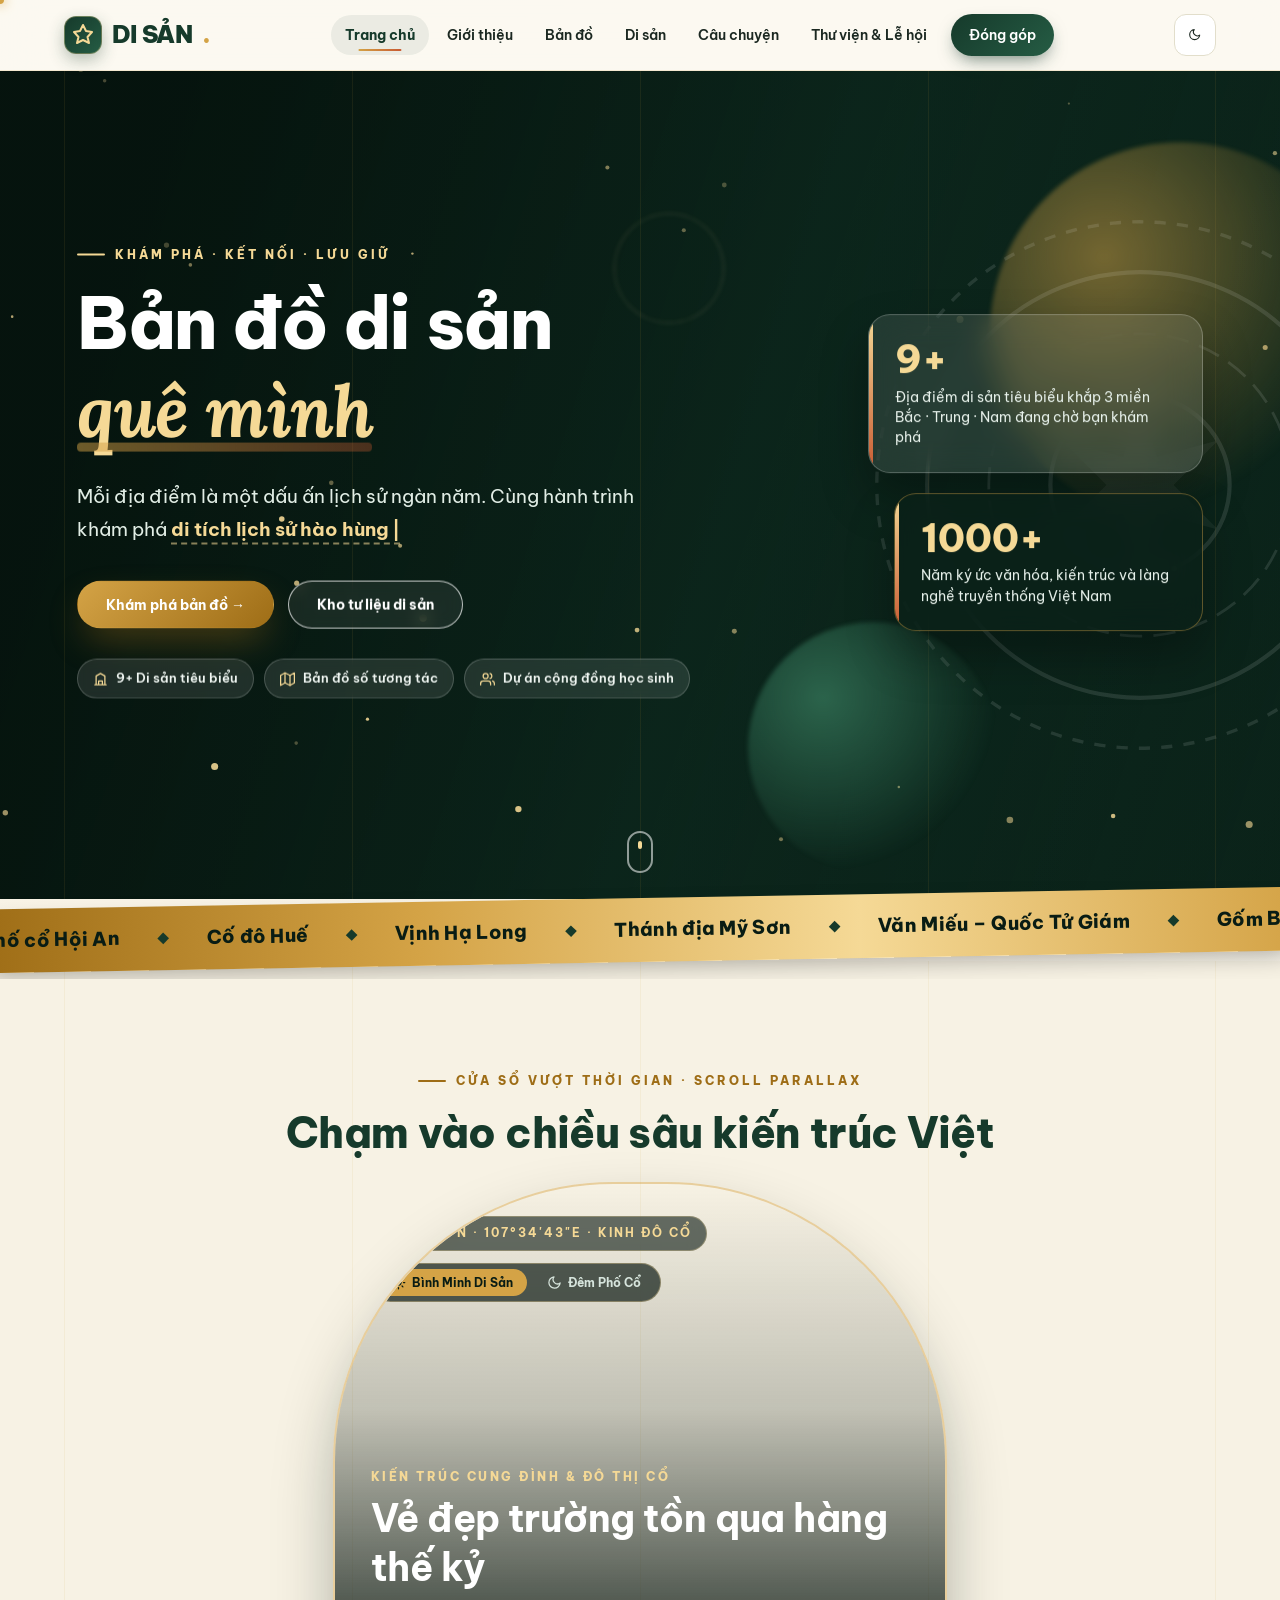
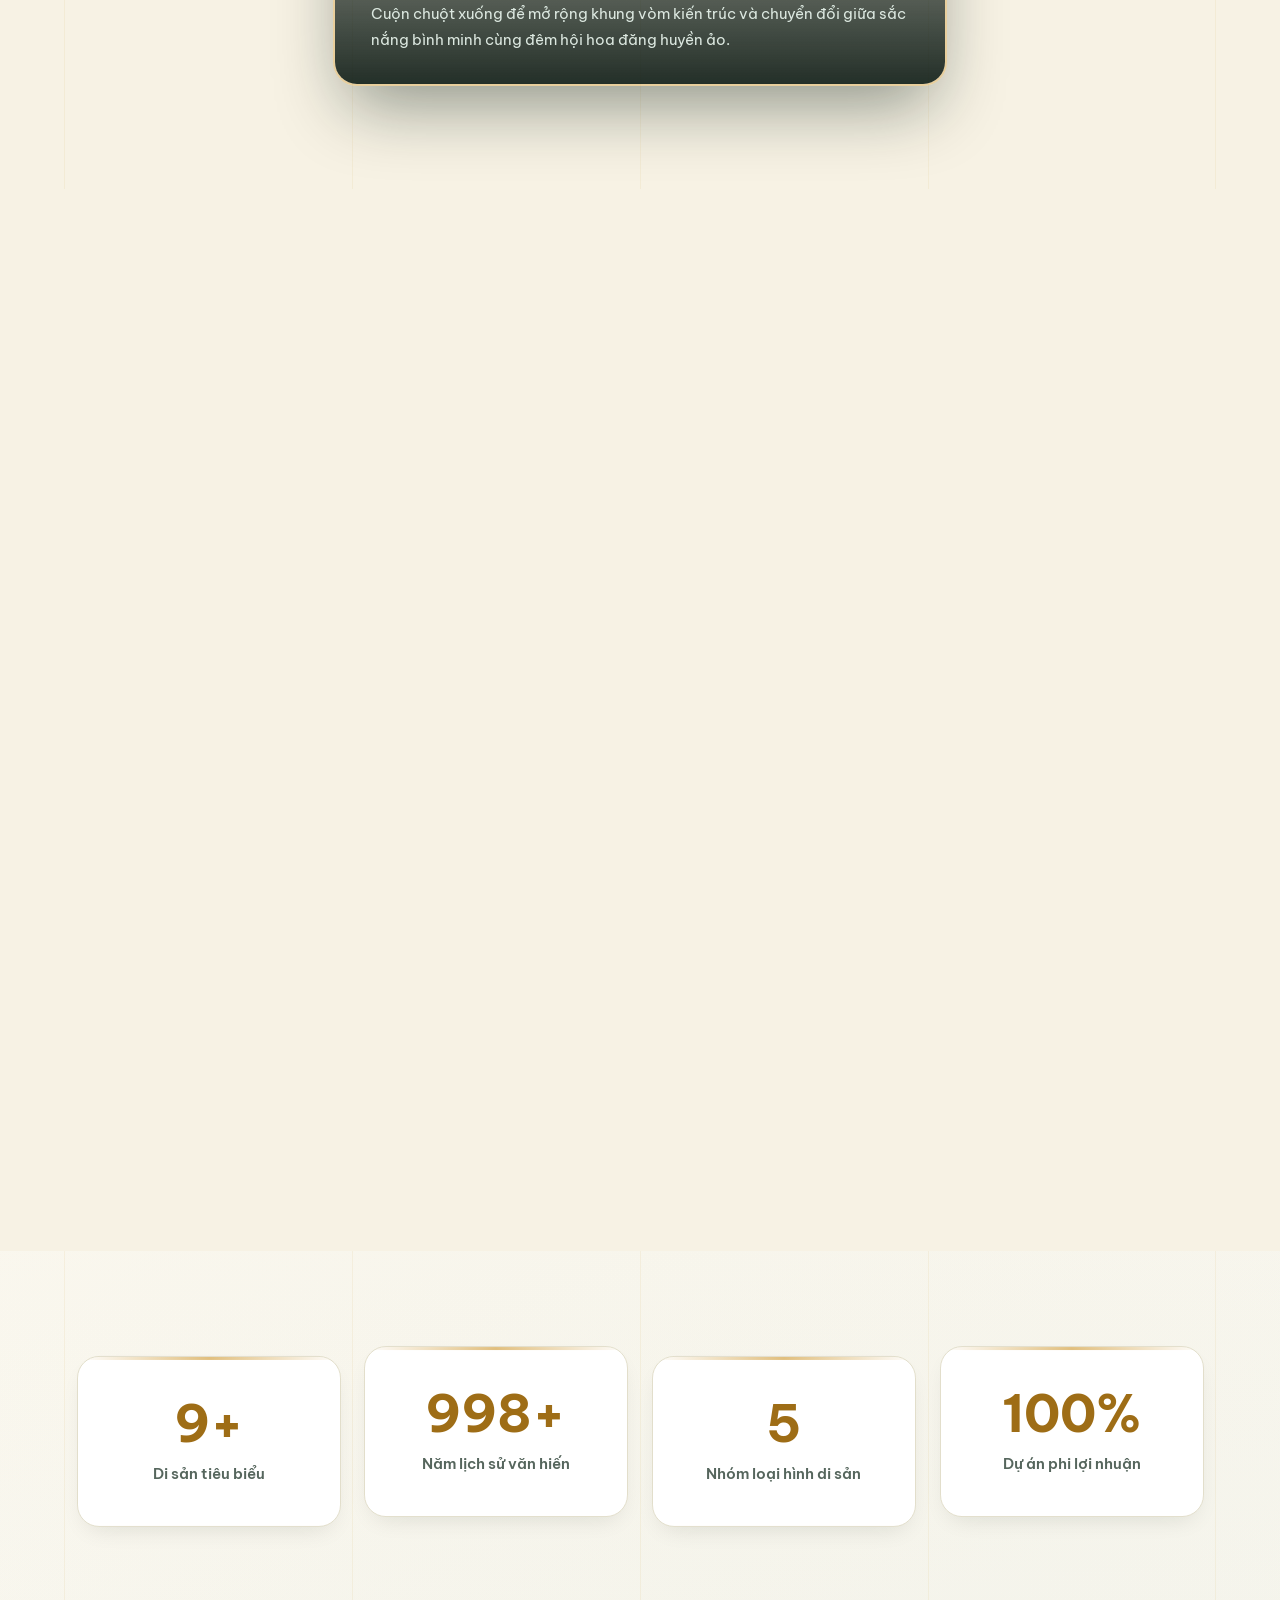
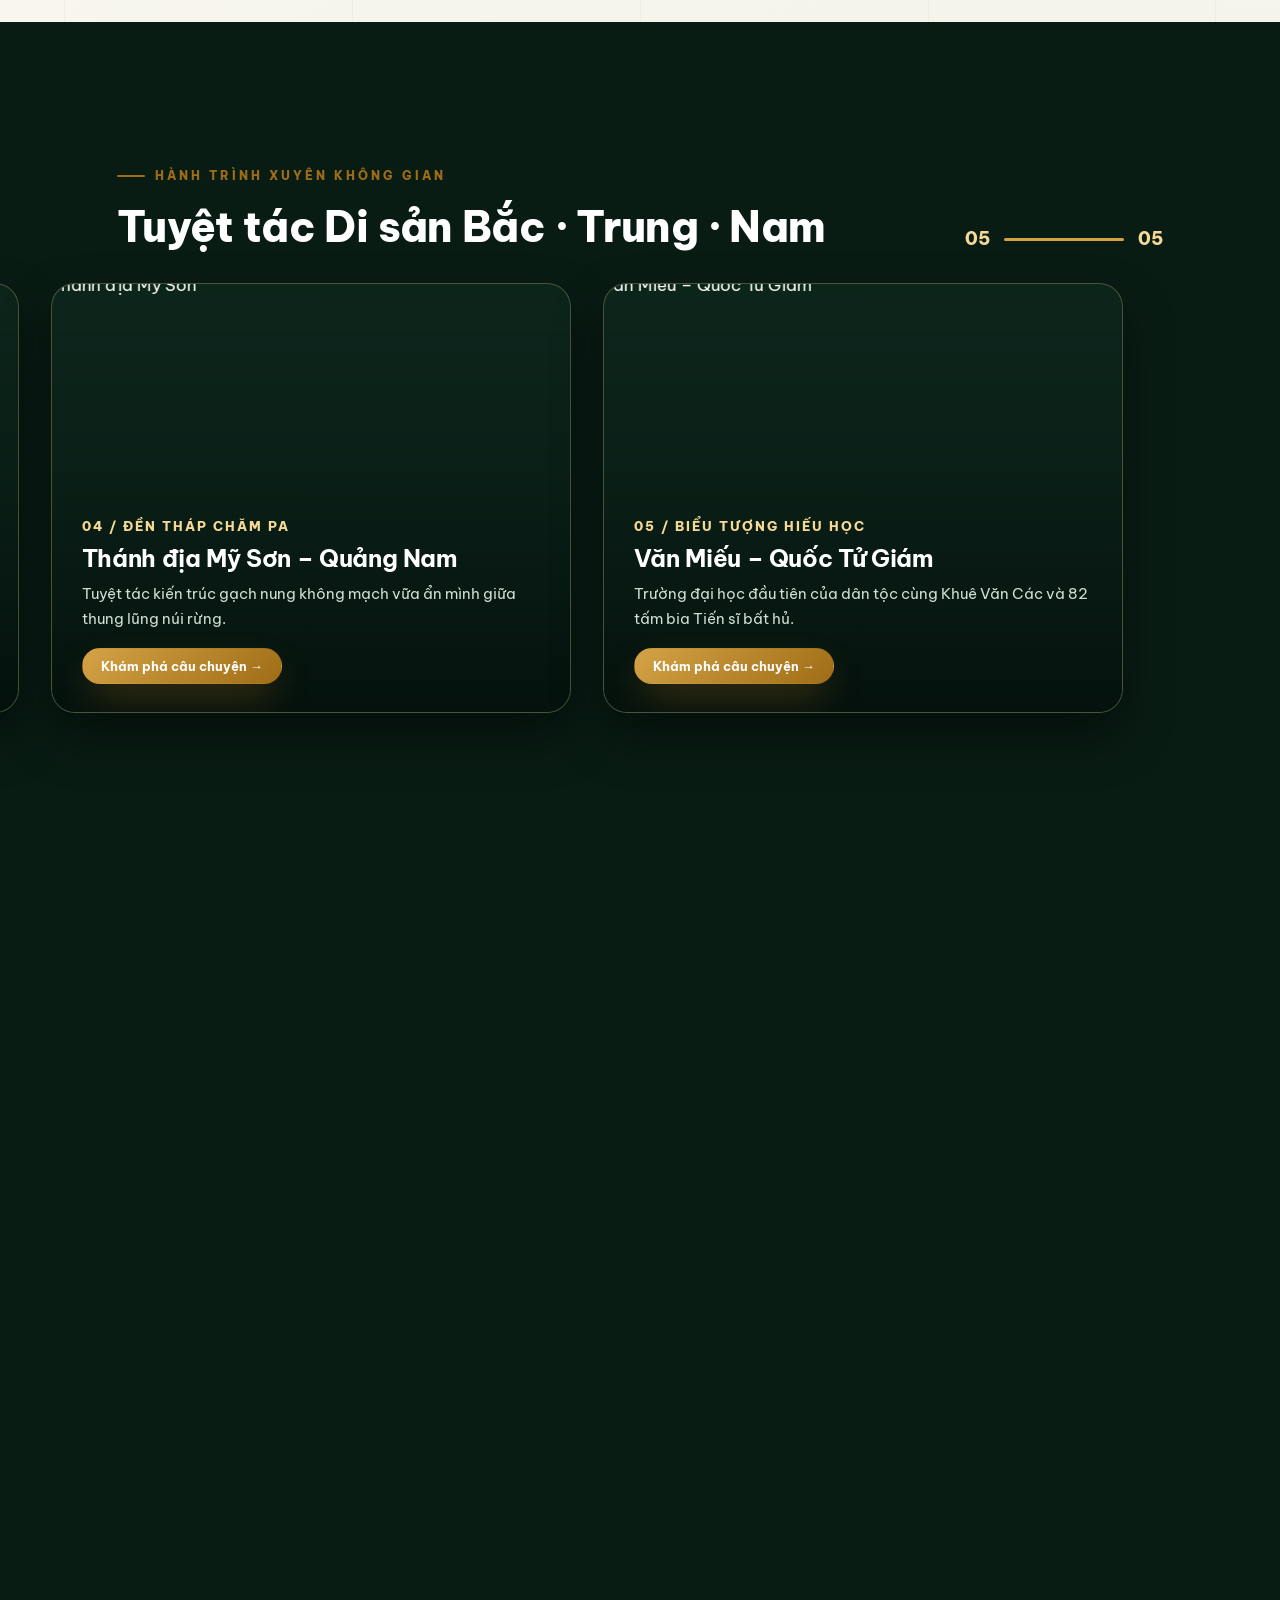
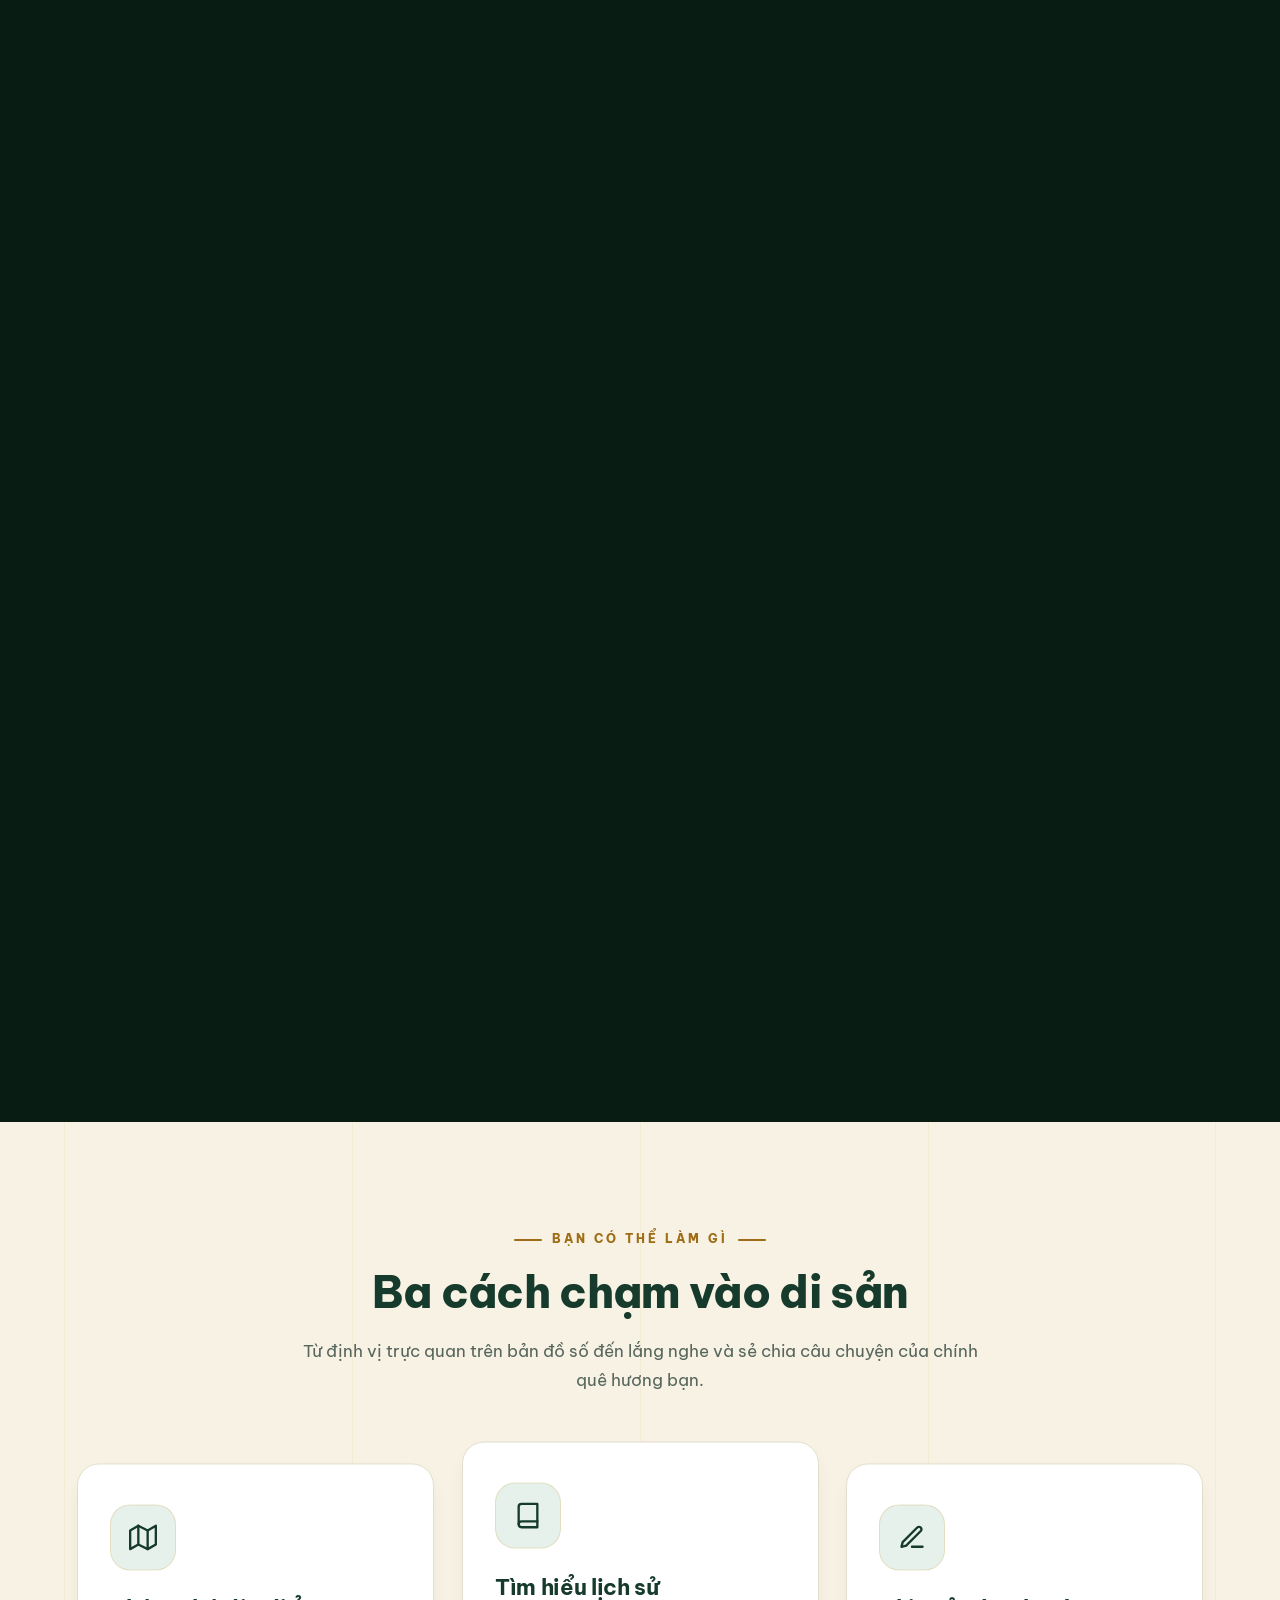
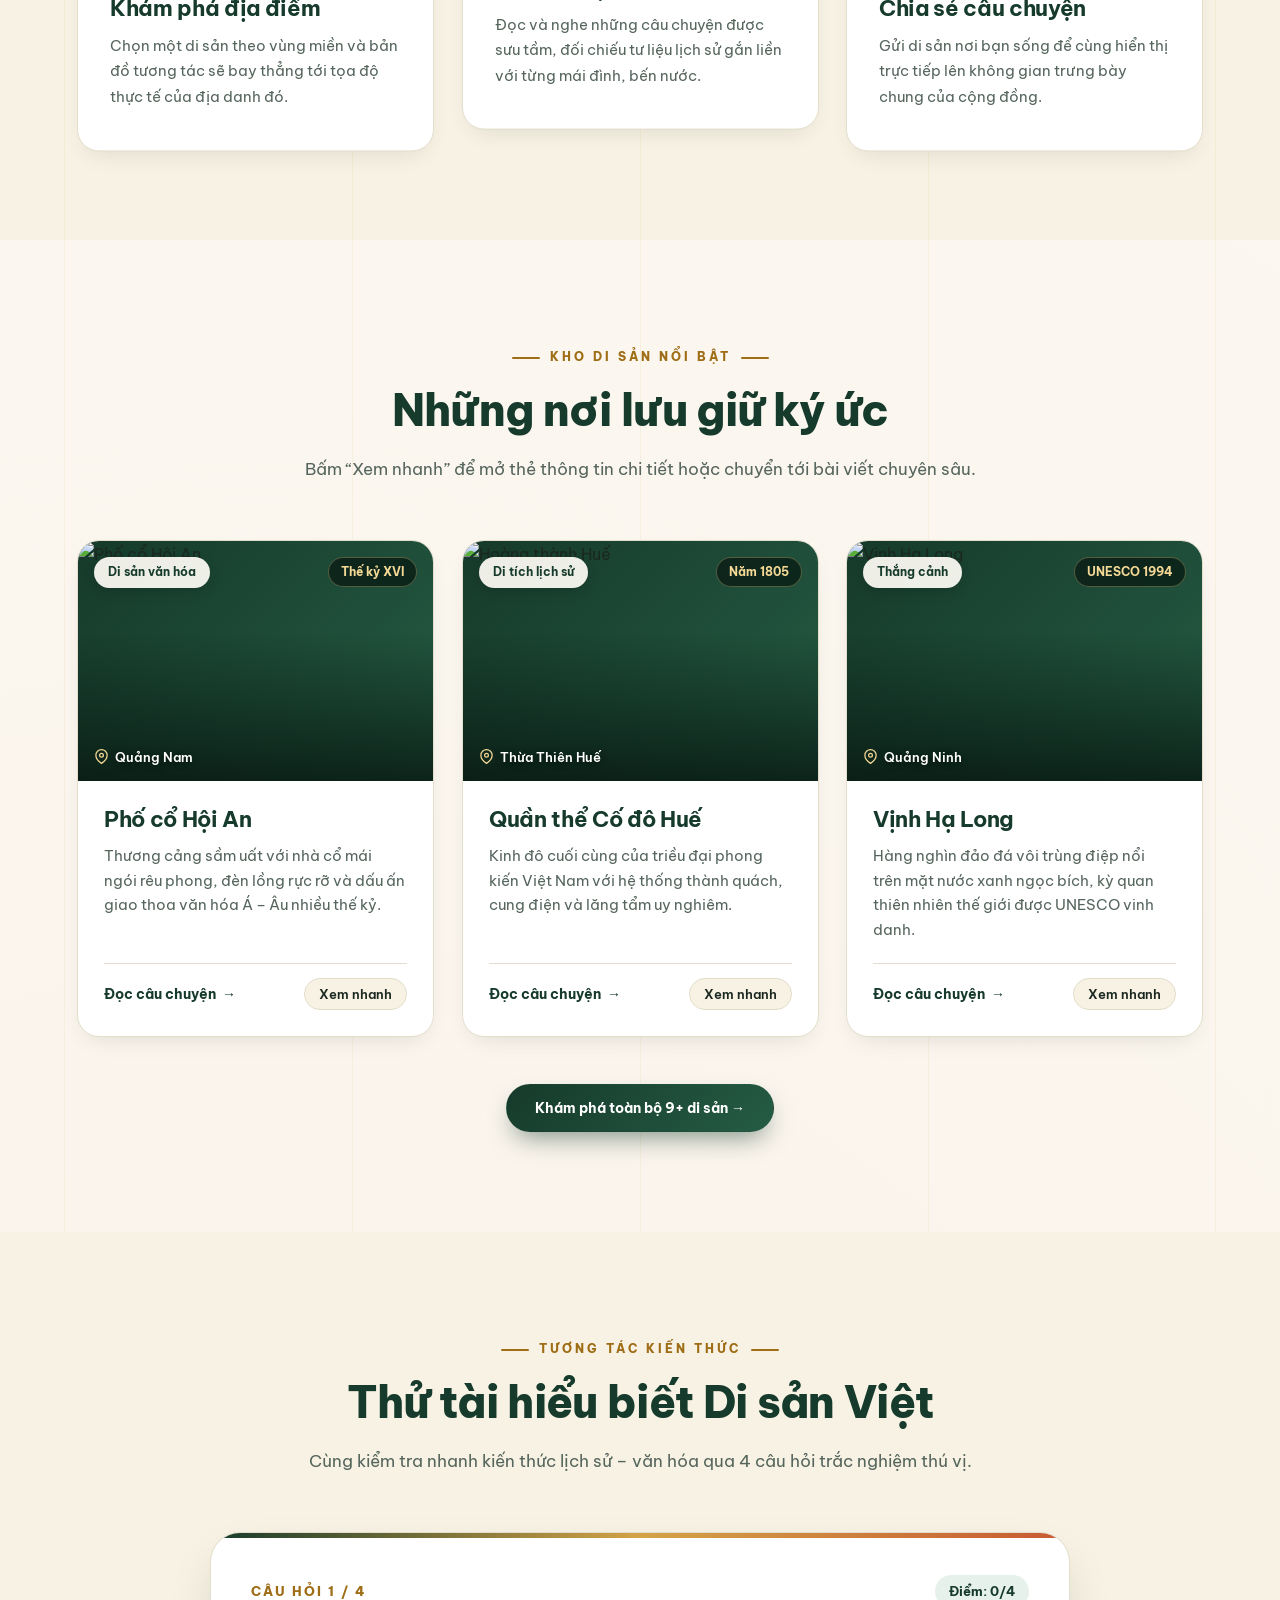
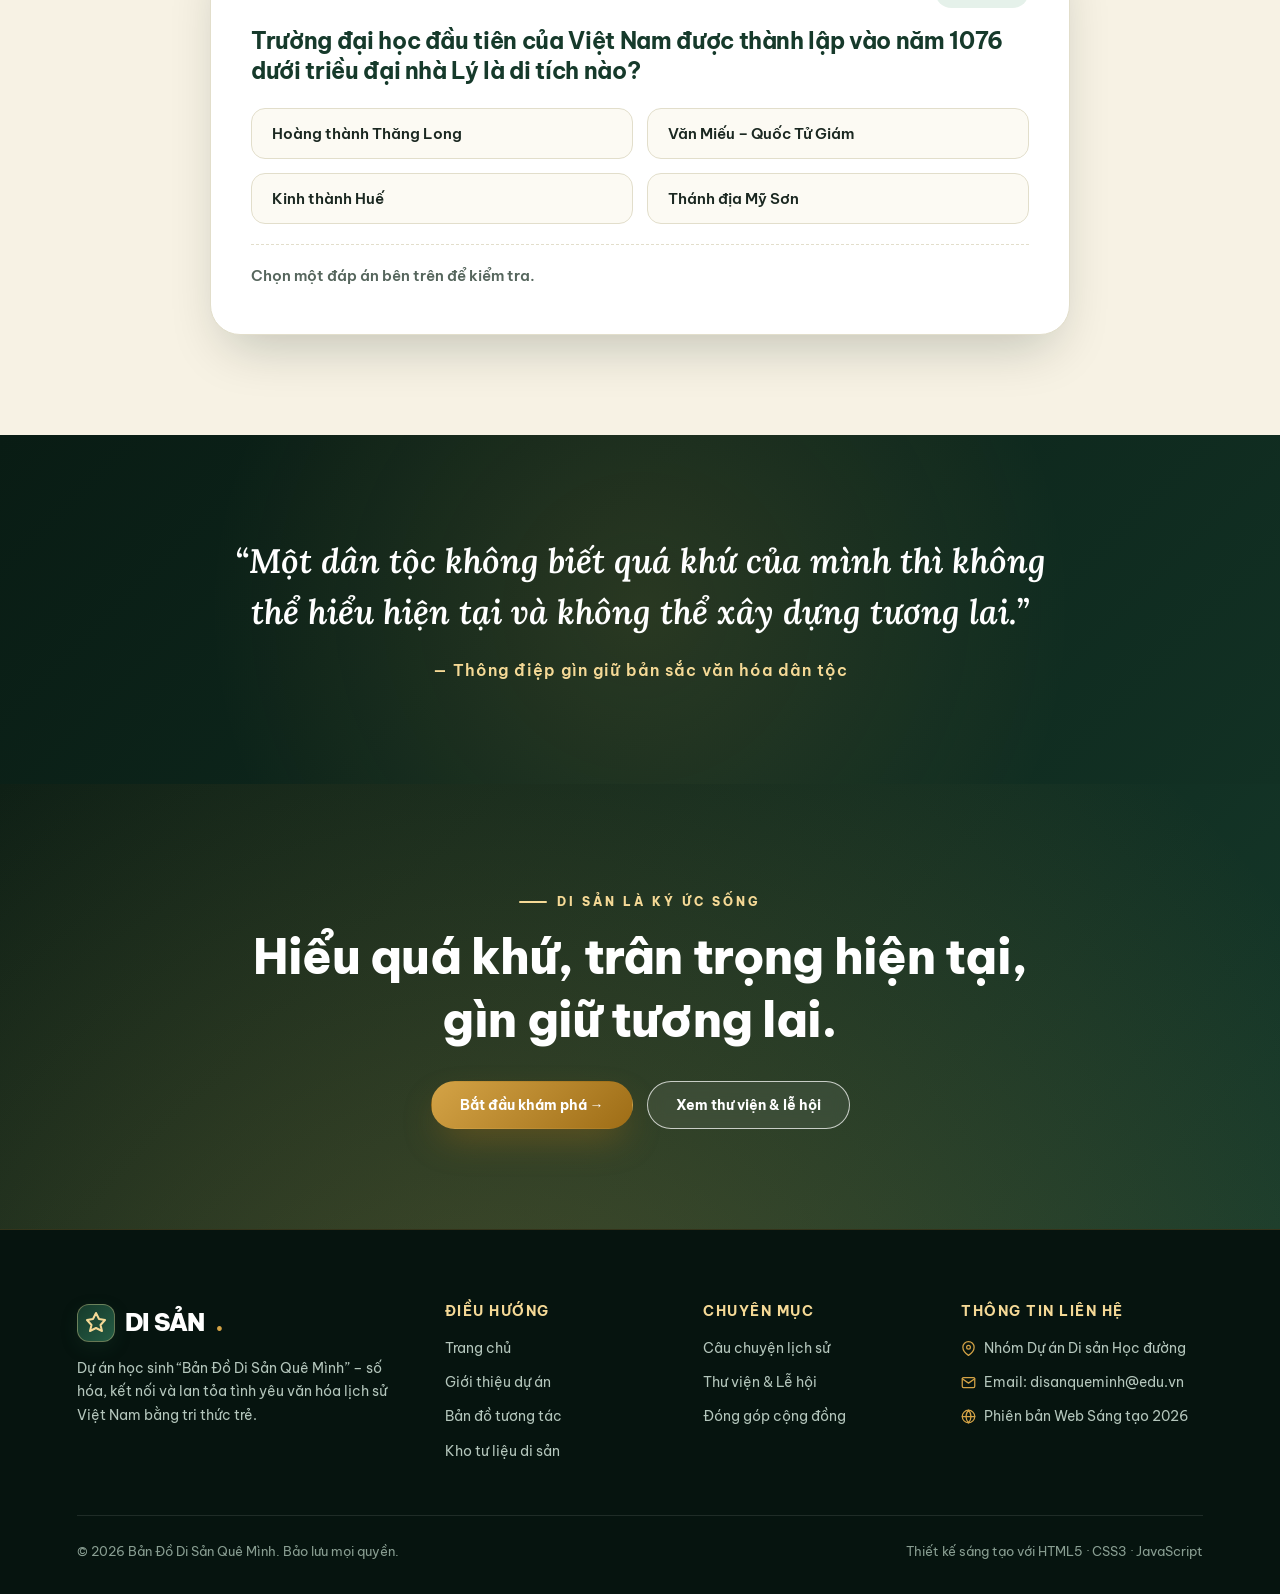
==== commit bf3325e0: "Bo sung Scroll Parallax da tang, Cong Vom mo rong va Cuon Ngang phong cach ERA Residence" ====
--- a/index.html
+++ b/index.html
@@ -38,8 +38,13 @@
 
 <main>
 <section class="hero" id="home">
-    <span class="orb o1"></span><span class="orb o2"></span><span class="orb o3"></span>
-    <div class="hero-content">
+    <div class="hero-bg-parallax" aria-hidden="true"></div>
+    <div class="arch-grid-lines" aria-hidden="true"><span></span><span></span><span></span><span></span></div>
+    <span class="orb o1" data-speed="-0.18"></span>
+    <span class="orb o2" data-speed="0.14"></span>
+    <span class="orb o3" data-speed="-0.1"></span>
+
+    <div class="hero-content" data-speed="-0.08">
         <p class="eyebrow reveal">KHÁM PHÁ · KẾT NỐI · LƯU GIỮ</p>
         <h1 class="reveal" style="--d:.1s">Bản đồ di sản <em>quê mình</em></h1>
         <p class="sub reveal" style="--d:.2s">Mỗi địa điểm là một dấu ấn lịch sử ngàn năm. Cùng hành trình khám phá <b class="typed" data-words="di tích lịch sử hào hùng|làng nghề truyền thống|kiến trúc cổ kính|câu chuyện quê hương">di tích lịch sử hào hùng</b></p>
@@ -62,7 +67,7 @@
             </span>
         </div>
     </div>
-    <div class="hero-showcase" aria-hidden="true">
+    <div class="hero-showcase" data-speed="0.14" aria-hidden="true">
         <div class="hero-card">
             <b>9+</b>
             <span>Địa điểm di sản tiêu biểu khắp 3 miền Bắc · Trung · Nam đang chờ bạn khám phá</span>
@@ -84,18 +89,133 @@
     </div>
 </div>
 
+<!-- CỔNG VÒM KIẾN TRÚC PARALLAX MỞ RỘNG (Phong cách ERA Residence) -->
+<section class="portal-section" id="portal-showcase">
+    <div class="portal-sticky">
+        <div class="arch-grid-lines" aria-hidden="true"><span></span><span></span><span></span><span></span></div>
+        <div class="portal-header">
+            <p class="eyebrow">CỬA SỔ VƯỢT THỜI GIAN · SCROLL PARALLAX</p>
+            <h2>Chạm vào chiều sâu kiến trúc Việt</h2>
+        </div>
+        <div class="portal-arch" id="portal-arch">
+            <img id="portal-img" src="https://images.unsplash.com/photo-1583417319070-4a69db38a482?auto=format&fit=crop&w=1920&q=85" alt="Kiến trúc Hoàng thành Huế">
+            <div class="portal-overlay">
+                <div class="portal-top-bar">
+                    <span class="portal-coords">16°28'11"N · 107°34'43"E · KINH ĐÔ CỔ</span>
+                    <div class="mood-switcher" role="group" aria-label="Chuyển đổi sắc thái Ngày và Đêm">
+                        <button type="button" class="mood-btn active" data-mood="day">
+                            <svg class="svg-icon sm" viewBox="0 0 24 24" aria-hidden="true"><circle cx="12" cy="12" r="4"/><path d="M12 2v2M12 20v2M4.93 4.93l1.41 1.41M17.66 17.66l1.41 1.41M2 12h2M20 12h2M6.34 17.66l-1.41 1.41M19.07 4.93l-1.41 1.41"/></svg>
+                            Bình Minh Di Sản
+                        </button>
+                        <button type="button" class="mood-btn" data-mood="night">
+                            <svg class="svg-icon sm" viewBox="0 0 24 24" aria-hidden="true"><path d="M21 12.79A9 9 0 1 1 11.21 3 7 7 0 0 0 21 12.79z"/></svg>
+                            Đêm Phố Cổ
+                        </button>
+                    </div>
+                </div>
+                <div class="portal-bottom-caption">
+                    <span id="portal-tag">KIẾN TRÚC CUNG ĐÌNH &amp; ĐÔ THỊ CỔ</span>
+                    <h3 id="portal-title">Vẻ đẹp trường tồn qua hàng thế kỷ</h3>
+                    <p id="portal-desc">Cuộn chuột xuống để mở rộng khung vòm kiến trúc và chuyển đổi giữa sắc nắng bình minh cùng đêm hội hoa đăng huyền ảo.</p>
+                </div>
+            </div>
+        </div>
+    </div>
+</section>
+
 <section class="section">
+    <div class="arch-grid-lines" aria-hidden="true"><span></span><span></span><span></span><span></span></div>
     <div class="container">
         <div class="stats">
-            <div class="stat reveal zoom"><b data-count="9" data-suffix="+">0</b><span>Di sản tiêu biểu</span></div>
-            <div class="stat reveal zoom" style="--d:.1s"><b data-count="1000" data-suffix="+">0</b><span>Năm lịch sử văn hiến</span></div>
-            <div class="stat reveal zoom" style="--d:.2s"><b data-count="5">0</b><span>Nhóm loại hình di sản</span></div>
-            <div class="stat reveal zoom" style="--d:.3s"><b data-count="100" data-suffix="%">0</b><span>Dự án phi lợi nhuận</span></div>
+            <div class="stat reveal zoom" data-speed="-0.04"><b data-count="9" data-suffix="+">0</b><span>Di sản tiêu biểu</span></div>
+            <div class="stat reveal zoom" data-speed="0.04" style="--d:.1s"><b data-count="1000" data-suffix="+">0</b><span>Năm lịch sử văn hiến</span></div>
+            <div class="stat reveal zoom" data-speed="-0.04" style="--d:.2s"><b data-count="5">0</b><span>Nhóm loại hình di sản</span></div>
+            <div class="stat reveal zoom" data-speed="0.04" style="--d:.3s"><b data-count="100" data-suffix="%">0</b><span>Dự án phi lợi nhuận</span></div>
+        </div>
+    </div>
+</section>
+
+<!-- DẢI TRƯỢT NGANG PARALLAX KHI CUỘN DỌC (Horizontal Scroll Showcase kiểu ERA Residence) -->
+<section class="hscroll-section" id="hscroll-showcase">
+    <div class="hscroll-sticky">
+        <div class="hscroll-top">
+            <div>
+                <p class="eyebrow">HÀNH TRÌNH XUYÊN KHÔNG GIAN</p>
+                <h2>Tuyệt tác Di sản Bắc · Trung · Nam</h2>
+            </div>
+            <div class="hscroll-counter">
+                <span id="hscroll-index">01</span>
+                <div class="hscroll-bar"><span class="hscroll-bar-fill" id="hscroll-fill"></span></div>
+                <span>05</span>
+            </div>
+        </div>
+
+        <div class="hscroll-track" id="hscroll-track">
+            <article class="hscroll-slide">
+                <div class="hscroll-slide-img">
+                    <img src="https://images.unsplash.com/photo-1559592413-7cec4d0cae2b?auto=format&fit=crop&w=1000&q=80" alt="Phố cổ Hội An" loading="lazy">
+                </div>
+                <div class="hscroll-slide-body">
+                    <span class="hscroll-num">01 / THƯƠNG CẢNG CỔ</span>
+                    <h3>Phố cổ Hội An – Quảng Nam</h3>
+                    <p>Hơn 1.000 di tích nhà cổ, hội quán và Chùa Cầu soi bóng bên dòng sông Hoài thơ mộng.</p>
+                    <a href="cau-chuyen.html#hoi-an" class="btn btn-primary btn-sm">Khám phá câu chuyện →</a>
+                </div>
+            </article>
+
+            <article class="hscroll-slide">
+                <div class="hscroll-slide-img">
+                    <img src="https://images.unsplash.com/photo-1583417319070-4a69db38a482?auto=format&fit=crop&w=1000&q=80" alt="Quần thể Cố đô Huế" loading="lazy">
+                </div>
+                <div class="hscroll-slide-body">
+                    <span class="hscroll-num">02 / KINH ĐÔ PHONG KIẾN</span>
+                    <h3>Hoàng thành Huế – Thừa Thiên Huế</h3>
+                    <p>Đỉnh cao nghệ thuật quy hoạch cung đình, thành quách và lăng tẩm triều đại nhà Nguyễn.</p>
+                    <a href="cau-chuyen.html#hue" class="btn btn-primary btn-sm">Khám phá câu chuyện →</a>
+                </div>
+            </article>
+
+            <article class="hscroll-slide">
+                <div class="hscroll-slide-img">
+                    <img src="https://images.unsplash.com/photo-1528127269322-539801943592?auto=format&fit=crop&w=1000&q=80" alt="Vịnh Hạ Long" loading="lazy">
+                </div>
+                <div class="hscroll-slide-body">
+                    <span class="hscroll-num">03 / KỲ QUAN THIÊN NHIÊN</span>
+                    <h3>Vịnh Hạ Long – Quảng Ninh</h3>
+                    <p>Gần 2.000 hòn đảo đá vôi trùng điệp vươn lên giữa mặt biển ngọc bích vịnh Bắc Bộ.</p>
+                    <a href="cau-chuyen.html#ha-long" class="btn btn-primary btn-sm">Khám phá câu chuyện →</a>
+                </div>
+            </article>
+
+            <article class="hscroll-slide">
+                <div class="hscroll-slide-img">
+                    <img src="https://images.unsplash.com/photo-1573270689103-d7a4e42b609a?auto=format&fit=crop&w=1000&q=80" alt="Thánh địa Mỹ Sơn" loading="lazy">
+                </div>
+                <div class="hscroll-slide-body">
+                    <span class="hscroll-num">04 / ĐỀN THÁP CHĂM PA</span>
+                    <h3>Thánh địa Mỹ Sơn – Quảng Nam</h3>
+                    <p>Tuyệt tác kiến trúc gạch nung không mạch vữa ẩn mình giữa thung lũng núi rừng.</p>
+                    <a href="cau-chuyen.html#my-son" class="btn btn-primary btn-sm">Khám phá câu chuyện →</a>
+                </div>
+            </article>
+
+            <article class="hscroll-slide">
+                <div class="hscroll-slide-img">
+                    <img src="https://images.unsplash.com/photo-1509030450996-dd1a26dda07a?auto=format&fit=crop&w=1000&q=80" alt="Văn Miếu – Quốc Tử Giám" loading="lazy">
+                </div>
+                <div class="hscroll-slide-body">
+                    <span class="hscroll-num">05 / BIỂU TƯỢNG HIẾU HỌC</span>
+                    <h3>Văn Miếu – Quốc Tử Giám</h3>
+                    <p>Trường đại học đầu tiên của dân tộc cùng Khuê Văn Các và 82 tấm bia Tiến sĩ bất hủ.</p>
+                    <a href="cau-chuyen.html#van-mieu" class="btn btn-primary btn-sm">Khám phá câu chuyện →</a>
+                </div>
+            </article>
         </div>
     </div>
 </section>
 
 <section class="section alt">
+    <div class="arch-grid-lines" aria-hidden="true"><span></span><span></span><span></span><span></span></div>
     <div class="container">
         <div class="section-heading">
             <p class="eyebrow reveal">BẠN CÓ THỂ LÀM GÌ</p>
@@ -103,21 +223,21 @@
             <p class="lead reveal">Từ định vị trực quan trên bản đồ số đến lắng nghe và sẻ chia câu chuyện của chính quê hương bạn.</p>
         </div>
         <div class="features">
-            <a href="ban-do.html" class="feature reveal">
+            <a href="ban-do.html" class="feature reveal" data-speed="-0.03">
                 <div class="icon">
                     <svg class="svg-icon lg" viewBox="0 0 24 24" aria-hidden="true"><polygon points="1 6 1 22 8 18 16 22 23 18 23 2 16 6 8 2 1 6"/><line x1="8" y1="2" x2="8" y2="18"/><line x1="16" y1="6" x2="16" y2="22"/></svg>
                 </div>
                 <h3>Khám phá địa điểm</h3>
                 <p>Chọn một di sản theo vùng miền và bản đồ tương tác sẽ bay thẳng tới tọa độ thực tế của địa danh đó.</p>
             </a>
-            <a href="cau-chuyen.html" class="feature reveal" style="--d:.12s">
+            <a href="cau-chuyen.html" class="feature reveal" data-speed="0.03" style="--d:.12s">
                 <div class="icon">
                     <svg class="svg-icon lg" viewBox="0 0 24 24" aria-hidden="true"><path d="M4 19.5A2.5 2.5 0 0 1 6.5 17H20"/><path d="M6.5 2H20v20H6.5A2.5 2.5 0 0 1 4 19.5v-15A2.5 2.5 0 0 1 6.5 2z"/></svg>
                 </div>
                 <h3>Tìm hiểu lịch sử</h3>
                 <p>Đọc và nghe những câu chuyện được sưu tầm, đối chiếu tư liệu lịch sử gắn liền với từng mái đình, bến nước.</p>
             </a>
-            <a href="dong-gop.html" class="feature reveal" style="--d:.24s">
+            <a href="dong-gop.html" class="feature reveal" data-speed="-0.03" style="--d:.24s">
                 <div class="icon">
                     <svg class="svg-icon lg" viewBox="0 0 24 24" aria-hidden="true"><path d="M12 20h9"/><path d="M16.5 3.5a2.121 2.121 0 0 1 3 3L7 19l-4 1 1-4L16.5 3.5z"/></svg>
                 </div>
@@ -129,6 +249,7 @@
 </section>
 
 <section class="section">
+    <div class="arch-grid-lines" aria-hidden="true"><span></span><span></span><span></span><span></span></div>
     <div class="container">
         <div class="section-heading">
             <p class="eyebrow reveal">KHO DI SẢN NỔI BẬT</p>
--- a/style.css
+++ b/style.css
@@ -2561,6 +2561,339 @@
     transform: translateY(-4px);
 }
 
+/* ---------- Hiệu ứng Scroll Parallax kiểu ERA Residence ---------- */
+[data-speed] {
+    will-change: transform;
+}
+
+.hero-bg-parallax {
+    position: absolute;
+    inset: -12% 0;
+    background:
+        linear-gradient(108deg, rgba(6, 20, 14, 0.92) 12%, rgba(12, 38, 28, 0.68) 56%, rgba(12, 38, 28, 0.42)),
+        url("https://images.unsplash.com/photo-1559592413-7cec4d0cae2b?auto=format&fit=crop&w=1920&q=85") center / cover no-repeat;
+    will-change: transform;
+    z-index: 0;
+    pointer-events: none;
+}
+
+/* Đường kẻ khung kiến trúc (Architectural Framing Lines) */
+.arch-grid-lines {
+    position: absolute;
+    inset: 0;
+    pointer-events: none;
+    z-index: 1;
+    display: grid;
+    grid-template-columns: repeat(4, 1fr);
+    max-width: 1280px;
+    margin: 0 auto;
+    padding: 0 5%;
+}
+
+.arch-grid-lines span {
+    border-left: 1px solid rgba(212, 163, 70, 0.09);
+    height: 100%;
+}
+
+.arch-grid-lines span:last-child {
+    border-right: 1px solid rgba(212, 163, 70, 0.09);
+}
+
+/* 1. Cổng Vòm Kiến Trúc Mở Rộng Khi Cuộn (ERA Residence Arch Portal Zoom) */
+.portal-section {
+    position: relative;
+    height: 210vh;
+    background: var(--cream);
+    overflow: visible;
+}
+
+.portal-sticky {
+    position: sticky;
+    top: 72px;
+    height: calc(100vh - 72px);
+    display: flex;
+    flex-direction: column;
+    align-items: center;
+    justify-content: center;
+    padding: 24px 5%;
+    overflow: hidden;
+}
+
+.portal-header {
+    text-align: center;
+    margin-bottom: 22px;
+    z-index: 3;
+    transition: opacity 0.3s ease, transform 0.3s ease;
+}
+
+.portal-header h2 {
+    font-size: clamp(26px, 3.8vw, 42px);
+    color: var(--green);
+}
+
+[data-theme="dark"] .portal-header h2 {
+    color: #f4f8f5;
+}
+
+.portal-arch {
+    position: relative;
+    width: min(560px, 88vw);
+    height: 58vh;
+    border-radius: 280px 280px 24px 24px;
+    overflow: hidden;
+    box-shadow: 0 32px 70px -15px rgba(9, 28, 20, 0.45);
+    border: 2px solid rgba(212, 163, 70, 0.45);
+    will-change: width, height, border-radius;
+    z-index: 2;
+}
+
+.portal-arch img {
+    width: 100%;
+    height: 120%;
+    object-fit: cover;
+    transform: translateY(-8%) scale(1.08);
+    will-change: transform, filter;
+    transition: filter 0.6s ease;
+}
+
+[data-theme="dark"] .portal-arch img {
+    filter: brightness(0.78) contrast(1.08);
+}
+
+.portal-overlay {
+    position: absolute;
+    inset: 0;
+    background: linear-gradient(to top, rgba(6, 20, 14, 0.88) 0%, rgba(6, 20, 14, 0.22) 55%, transparent 100%);
+    display: flex;
+    flex-direction: column;
+    justify-content: space-between;
+    padding: 32px 36px;
+    color: #fff;
+}
+
+.portal-top-bar {
+    display: flex;
+    align-items: center;
+    justify-content: space-between;
+    gap: 12px;
+    flex-wrap: wrap;
+}
+
+.portal-coords {
+    font-size: 12px;
+    font-weight: 700;
+    letter-spacing: 2px;
+    text-transform: uppercase;
+    color: var(--gold-light);
+    background: rgba(6, 20, 14, 0.6);
+    padding: 6px 14px;
+    border-radius: 30px;
+    border: 1px solid rgba(245, 217, 150, 0.3);
+    backdrop-filter: blur(8px);
+}
+
+.mood-switcher {
+    display: inline-flex;
+    align-items: center;
+    gap: 6px;
+    background: rgba(6, 20, 14, 0.68);
+    border: 1px solid rgba(245, 217, 150, 0.35);
+    padding: 5px;
+    border-radius: 40px;
+    backdrop-filter: blur(10px);
+}
+
+.mood-btn {
+    display: inline-flex;
+    align-items: center;
+    gap: 6px;
+    padding: 6px 14px;
+    border-radius: 30px;
+    border: 0;
+    background: transparent;
+    color: #d6e4dc;
+    font-size: 12px;
+    font-weight: 700;
+    cursor: pointer;
+    transition: all 0.25s ease;
+}
+
+.mood-btn.active {
+    background: var(--gold);
+    color: var(--green-dark);
+}
+
+.portal-bottom-caption {
+    max-width: 640px;
+}
+
+.portal-bottom-caption span {
+    display: inline-block;
+    font-size: 12px;
+    letter-spacing: 2.5px;
+    text-transform: uppercase;
+    color: var(--gold-light);
+    font-weight: 800;
+    margin-bottom: 6px;
+}
+
+.portal-bottom-caption h3 {
+    font-size: clamp(24px, 3.4vw, 38px);
+    color: #fff;
+    margin-bottom: 8px;
+}
+
+.portal-bottom-caption p {
+    font-size: 15px;
+    color: #dce8e0;
+}
+
+/* 2. Dải Trượt Ngang Khi Cuộn Dọc (ERA Residence Horizontal Scroll Gallery) */
+.hscroll-section {
+    position: relative;
+    height: 300vh;
+    background: var(--green-dark);
+    color: #fff;
+}
+
+.hscroll-sticky {
+    position: sticky;
+    top: 72px;
+    height: calc(100vh - 72px);
+    display: flex;
+    flex-direction: column;
+    justify-content: center;
+    overflow: hidden;
+    padding: 36px 0;
+}
+
+.hscroll-top {
+    max-width: 1200px;
+    width: 100%;
+    margin: 0 auto 28px;
+    padding: 0 6%;
+    display: flex;
+    align-items: flex-end;
+    justify-content: space-between;
+    gap: 20px;
+    flex-wrap: wrap;
+}
+
+.hscroll-top h2 {
+    font-size: clamp(26px, 3.6vw, 42px);
+    color: #fff;
+    margin-bottom: 0;
+}
+
+.hscroll-counter {
+    display: inline-flex;
+    align-items: center;
+    gap: 14px;
+    font-family: var(--font-head);
+    font-size: 18px;
+    font-weight: 800;
+    color: var(--gold-light);
+}
+
+.hscroll-bar {
+    width: 120px;
+    height: 3px;
+    background: rgba(255, 255, 255, 0.18);
+    border-radius: 3px;
+    overflow: hidden;
+}
+
+.hscroll-bar-fill {
+    display: block;
+    height: 100%;
+    width: 20%;
+    background: var(--gold);
+    transition: width 0.1s linear;
+}
+
+.hscroll-track {
+    display: flex;
+    gap: 32px;
+    padding: 0 6%;
+    will-change: transform;
+    width: max-content;
+}
+
+.hscroll-slide {
+    position: relative;
+    width: min(520px, 82vw);
+    height: min(430px, 56vh);
+    border-radius: 24px;
+    overflow: hidden;
+    border: 1px solid rgba(245, 217, 150, 0.25);
+    background: #0d261c;
+    flex-shrink: 0;
+    display: flex;
+    flex-direction: column;
+    justify-content: flex-end;
+    box-shadow: 0 24px 50px rgba(0, 0, 0, 0.45);
+}
+
+.hscroll-slide-img {
+    position: absolute;
+    inset: 0;
+    overflow: hidden;
+}
+
+.hscroll-slide-img img {
+    width: 118%;
+    height: 100%;
+    max-width: none;
+    object-fit: cover;
+    transform: translateX(-8%);
+    will-change: transform;
+    transition: transform 0.6s ease;
+}
+
+.hscroll-slide:hover .hscroll-slide-img img {
+    transform: translateX(-4%) scale(1.05);
+}
+
+.hscroll-slide::after {
+    content: "";
+    position: absolute;
+    inset: 0;
+    background: linear-gradient(to top, rgba(5, 16, 12, 0.92) 0%, rgba(5, 16, 12, 0.3) 55%, transparent 100%);
+}
+
+.hscroll-slide-body {
+    position: relative;
+    z-index: 2;
+    padding: 28px 30px;
+}
+
+.hscroll-num {
+    font-family: var(--font-head);
+    font-size: 13px;
+    font-weight: 800;
+    letter-spacing: 2px;
+    color: var(--gold-light);
+    display: block;
+    margin-bottom: 6px;
+}
+
+.hscroll-slide-body h3 {
+    font-size: 24px;
+    color: #fff;
+    margin-bottom: 8px;
+}
+
+.hscroll-slide-body p {
+    font-size: 14.5px;
+    color: #cfe0d6;
+    margin-bottom: 16px;
+}
+
+/* Parallax ảnh bên trong thẻ di sản */
+.card-img img {
+    will-change: transform;
+}
+
 /* ---------- Keyframe Animations ---------- */
 @keyframes float {
     0%, 100% { transform: translateY(0); }
@@ -2709,6 +3042,40 @@
     .quiz-options {
         grid-template-columns: 1fr;
     }
+    .portal-section {
+        height: auto;
+        padding: 64px 0;
+    }
+    .portal-sticky {
+        position: static;
+        height: auto;
+    }
+    .portal-arch {
+        width: 100% !important;
+        height: 440px !important;
+        border-radius: 140px 140px 20px 20px !important;
+    }
+    .hscroll-section {
+        height: auto;
+        padding: 64px 0;
+    }
+    .hscroll-sticky {
+        position: static;
+        height: auto;
+        padding: 0;
+    }
+    .hscroll-track {
+        width: 100%;
+        overflow-x: auto;
+        scroll-snap-type: x mandatory;
+        padding-bottom: 16px;
+        transform: none !important;
+    }
+    .hscroll-slide {
+        scroll-snap-align: start;
+        width: min(400px, 84vw);
+        height: 390px;
+    }
     .timeline::before {
         left: 18px;
     }
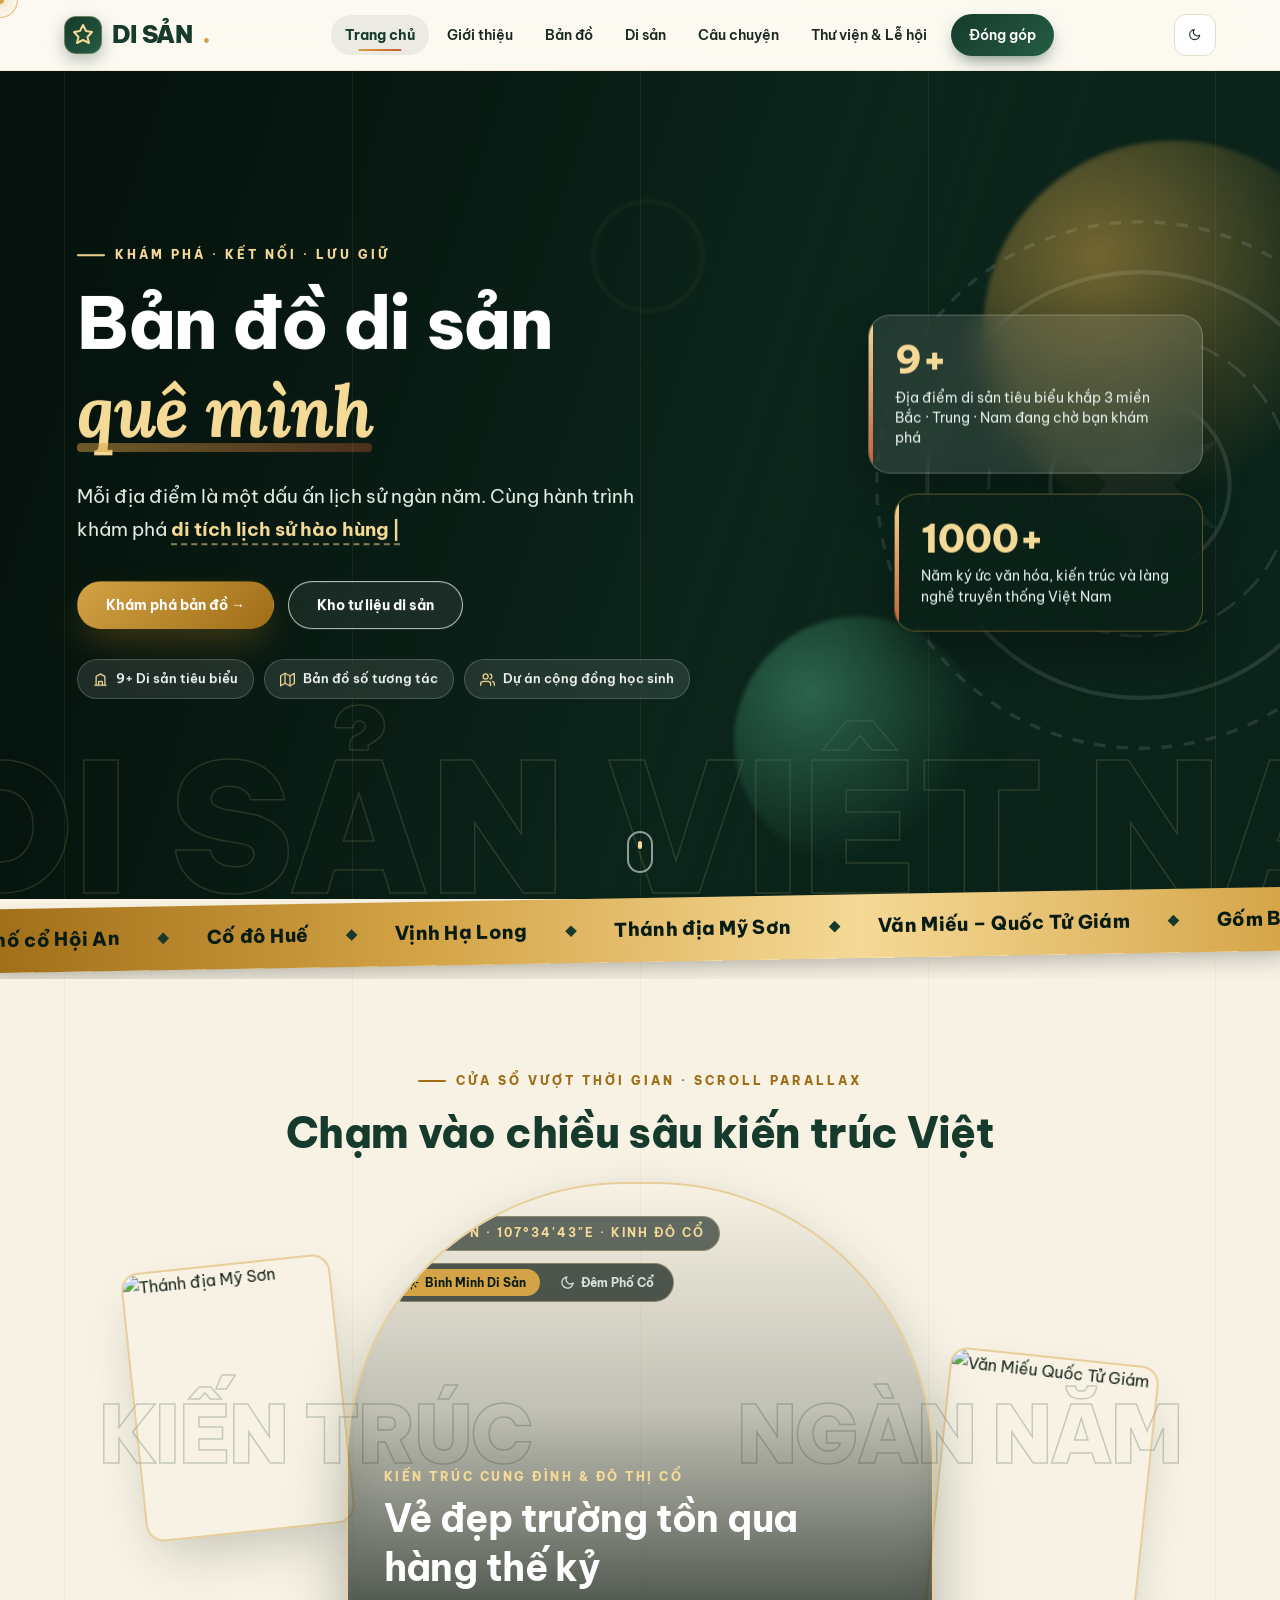
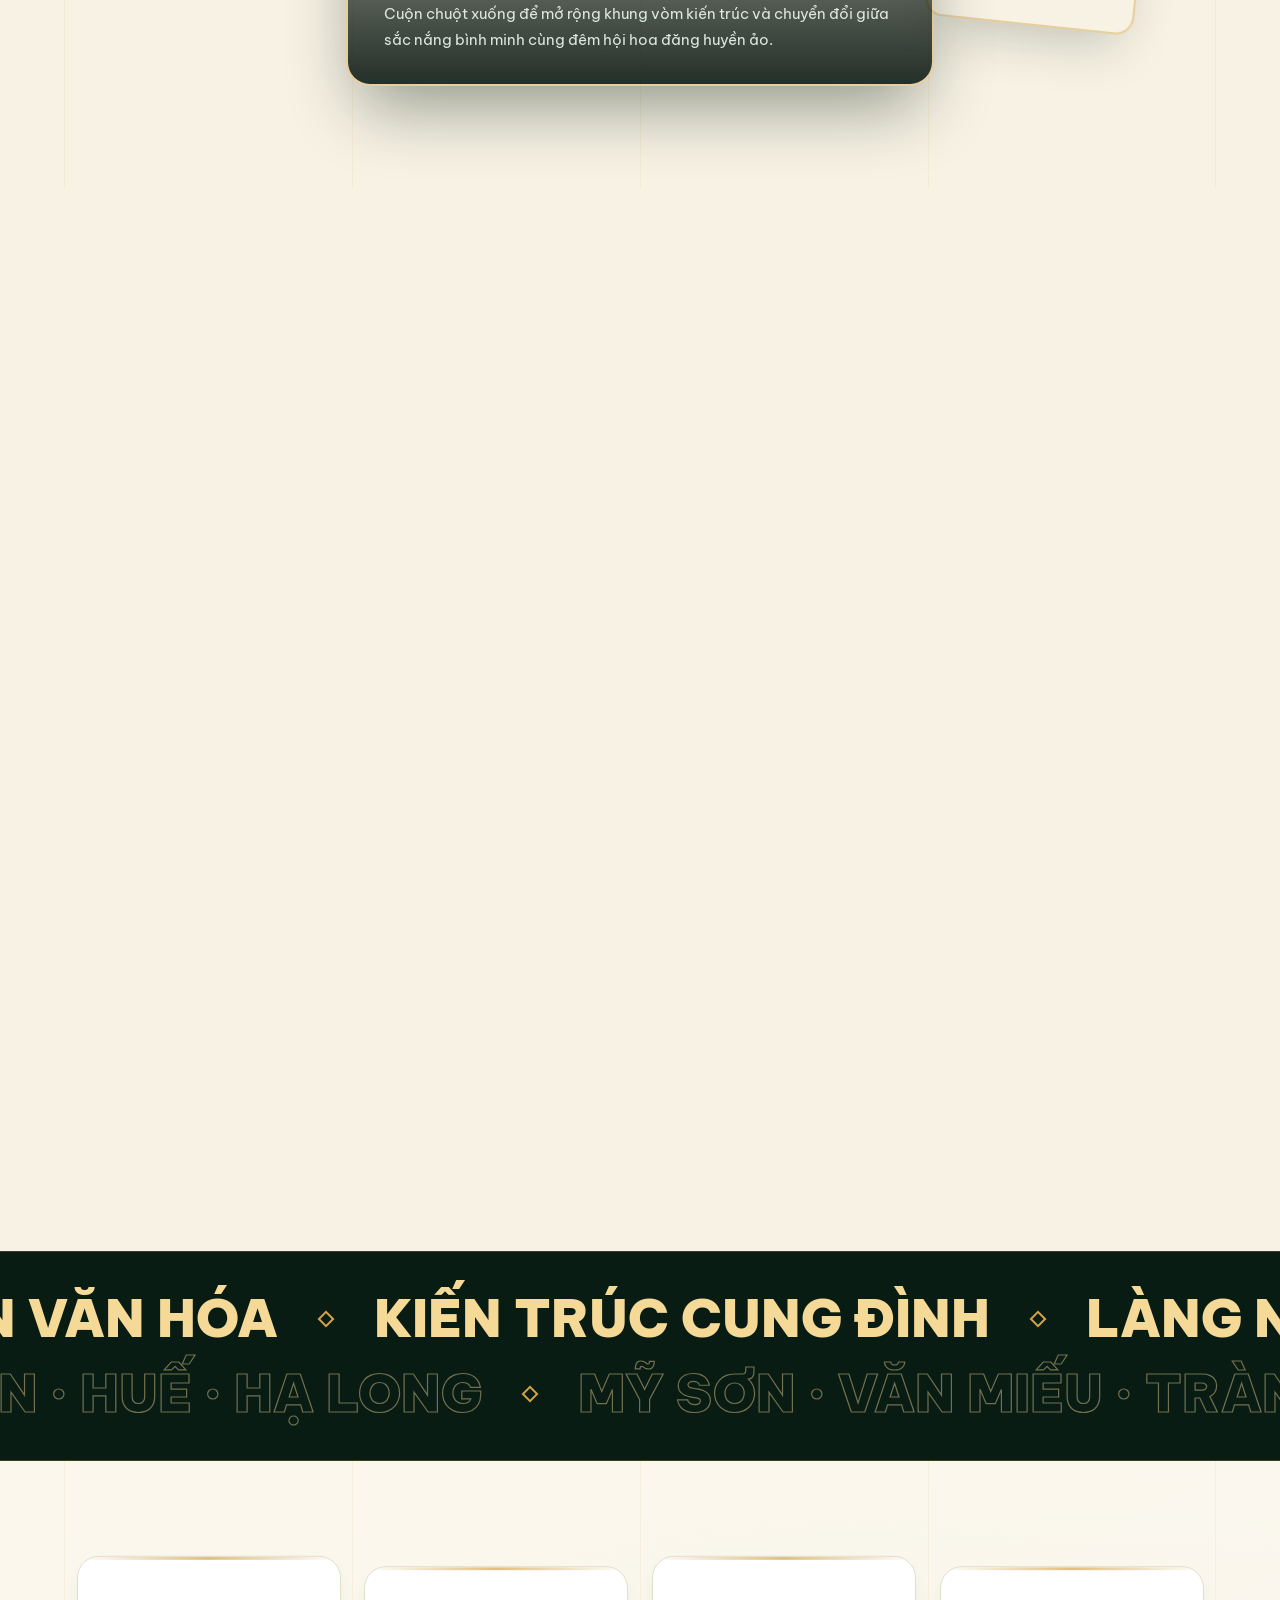
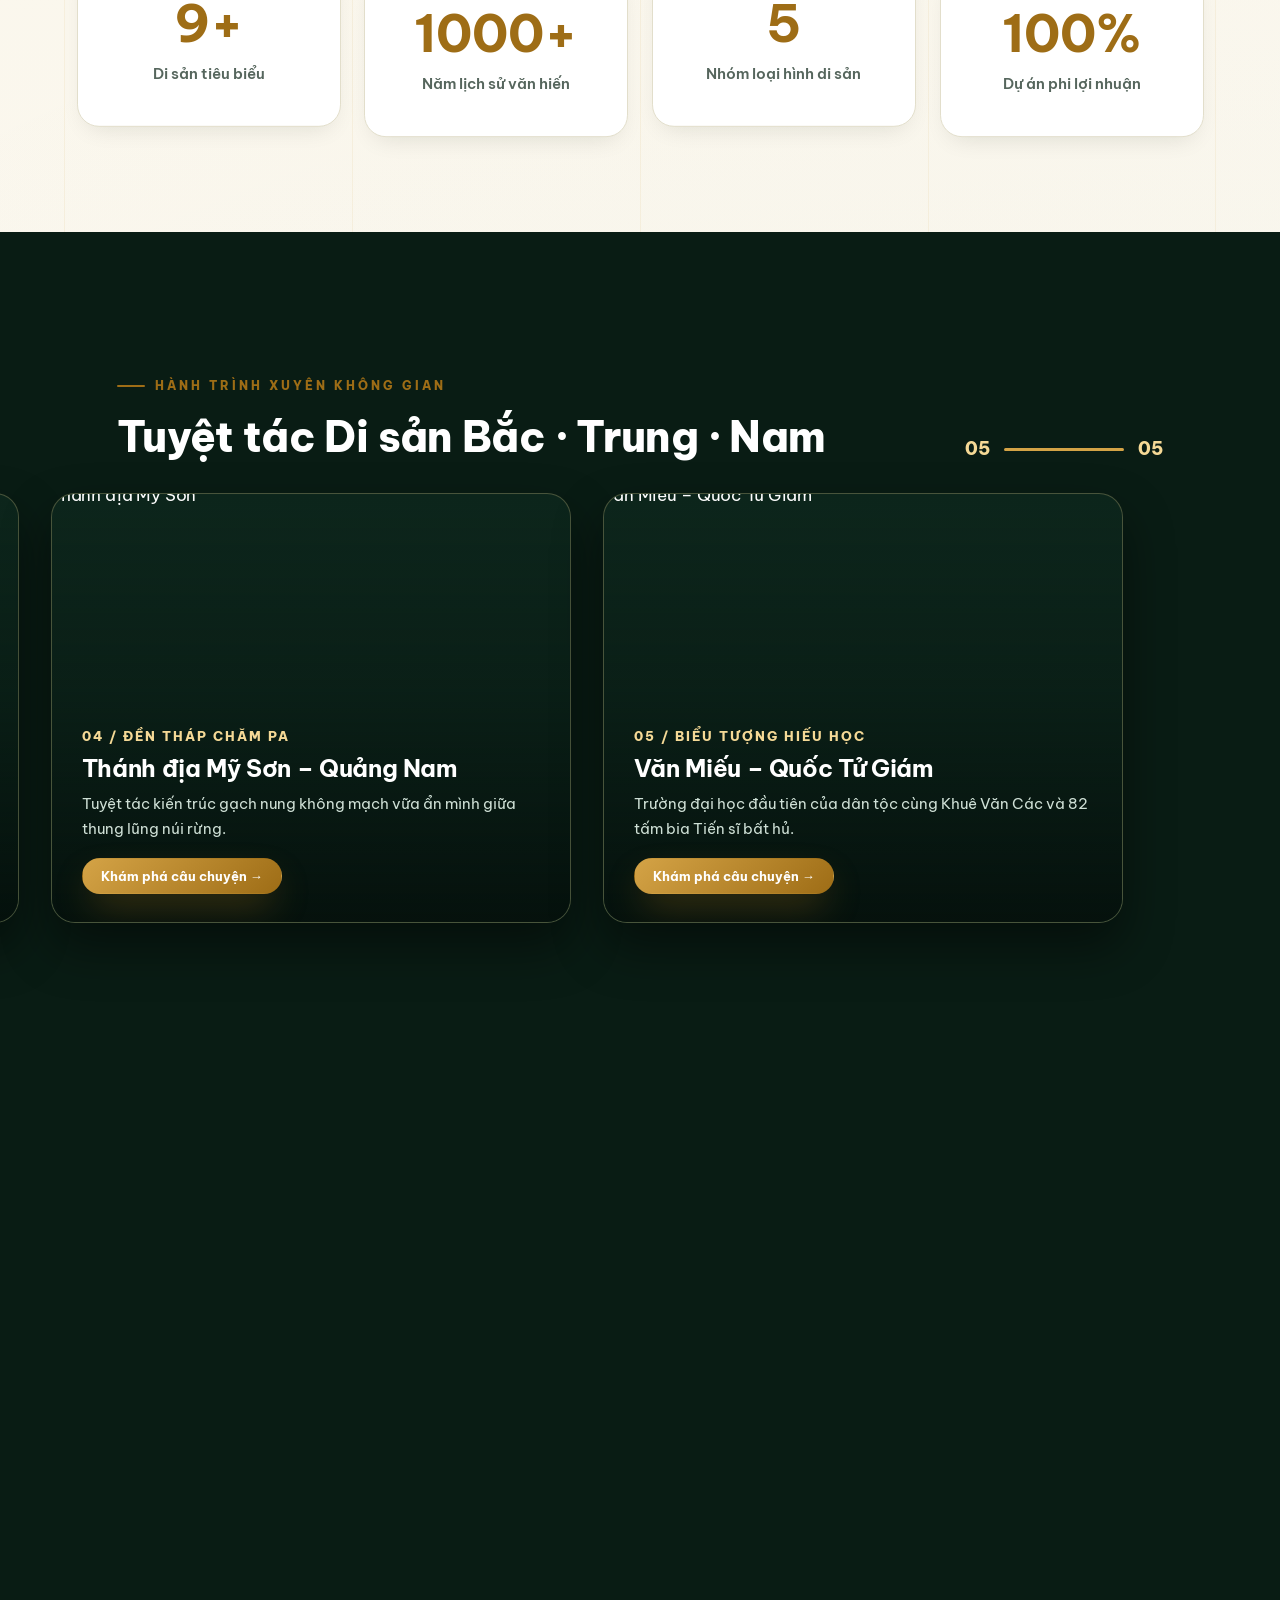
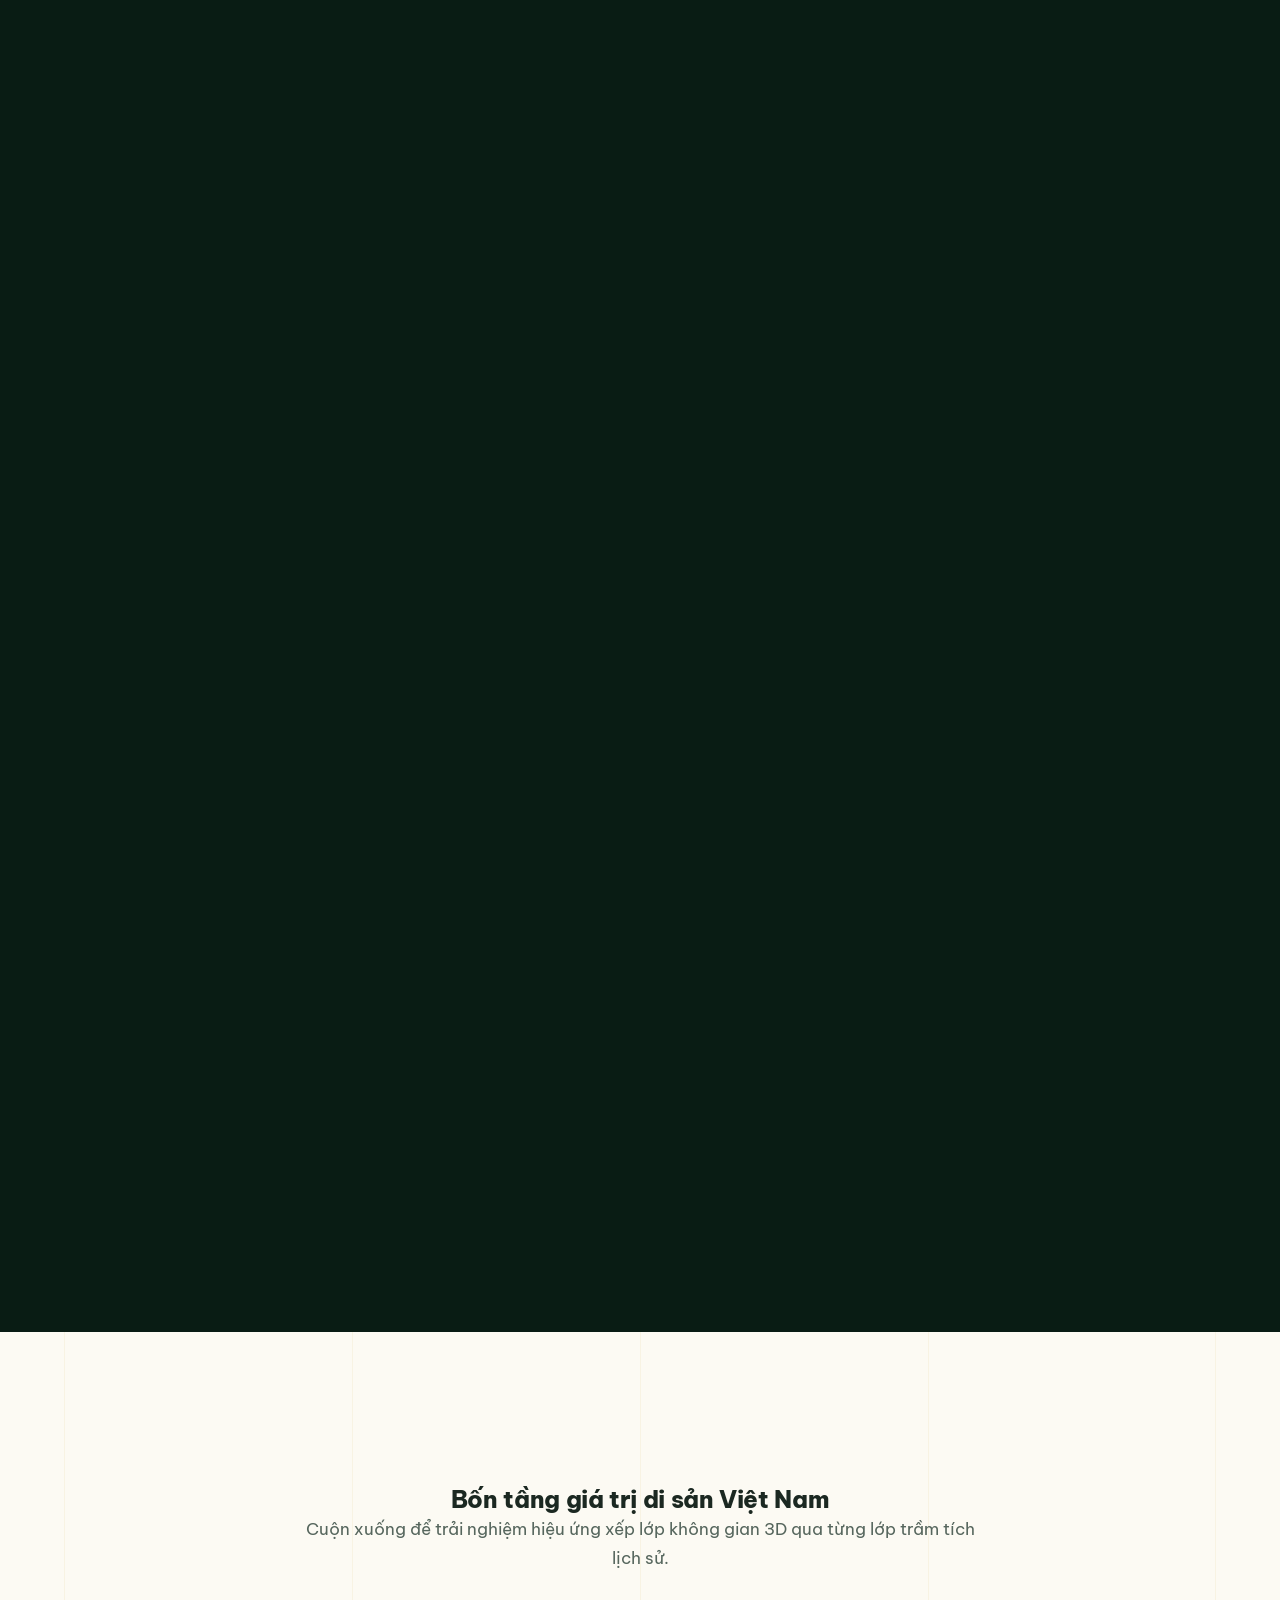
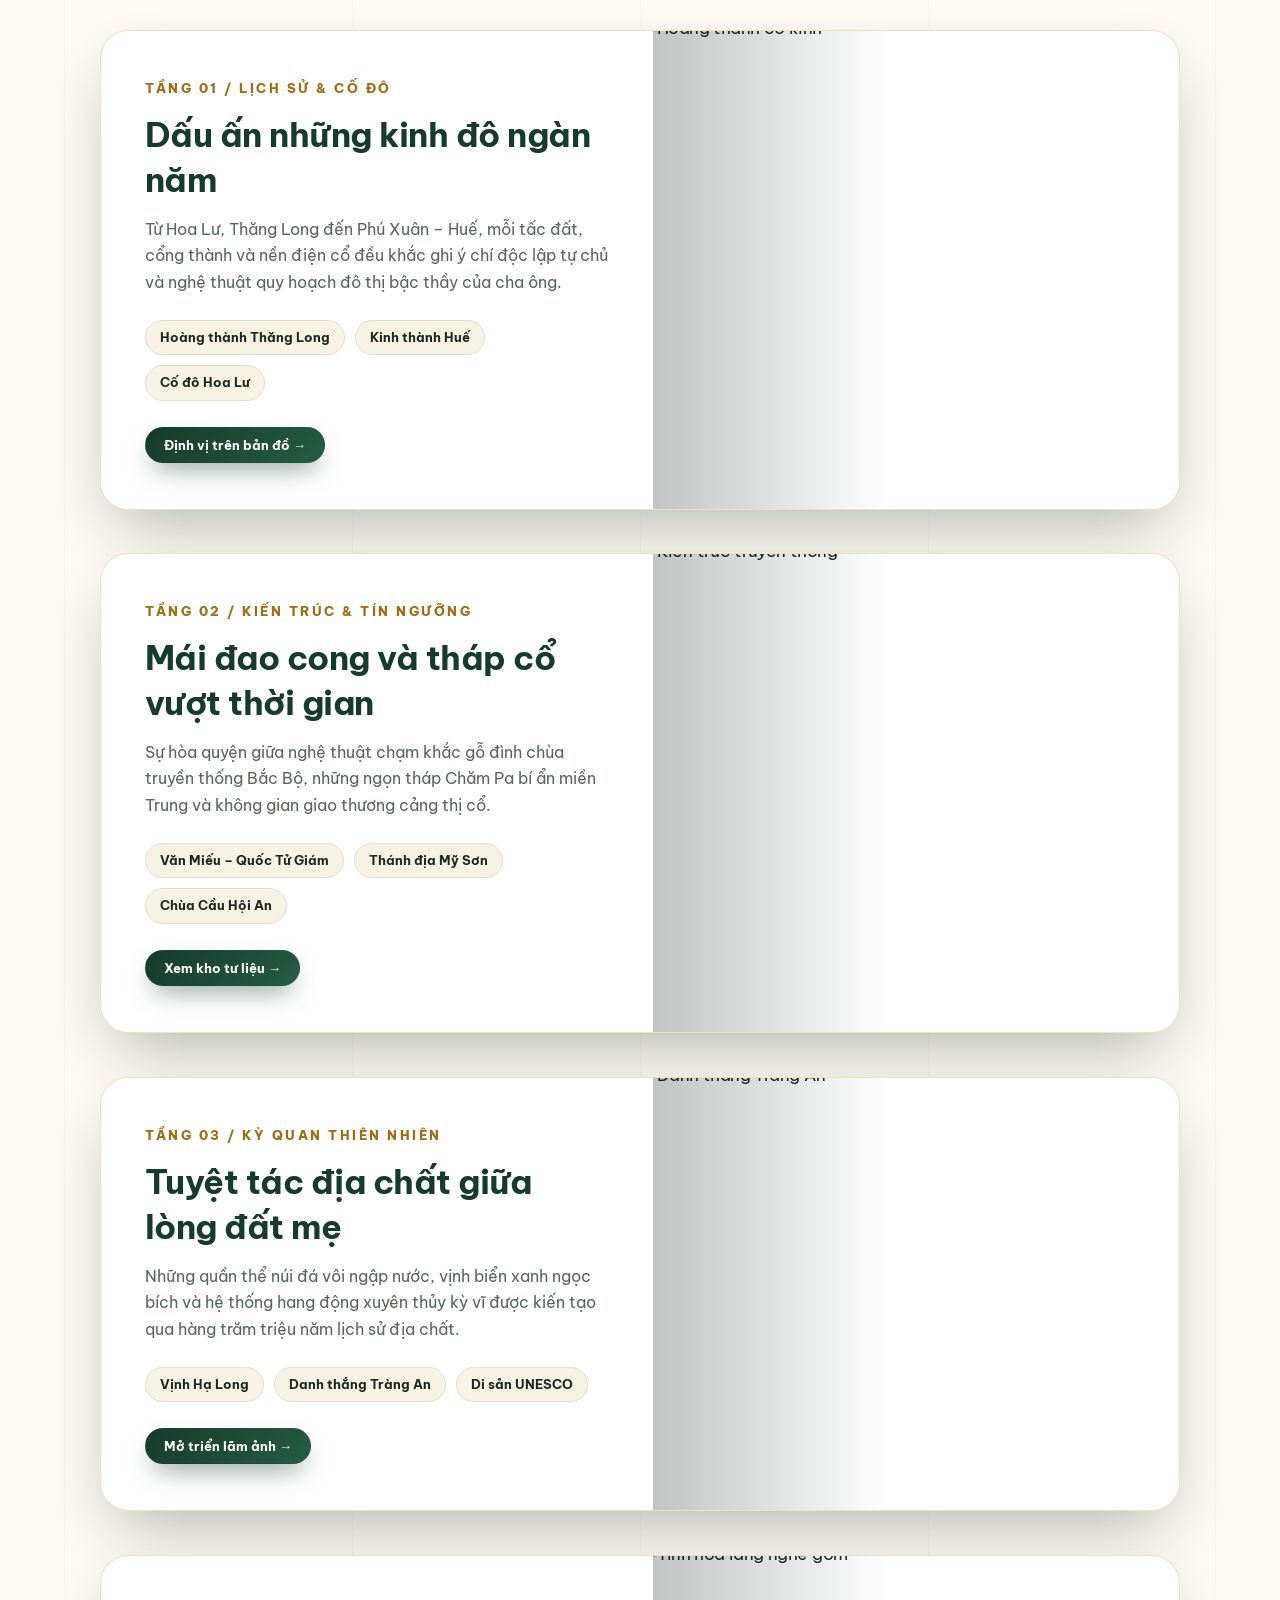
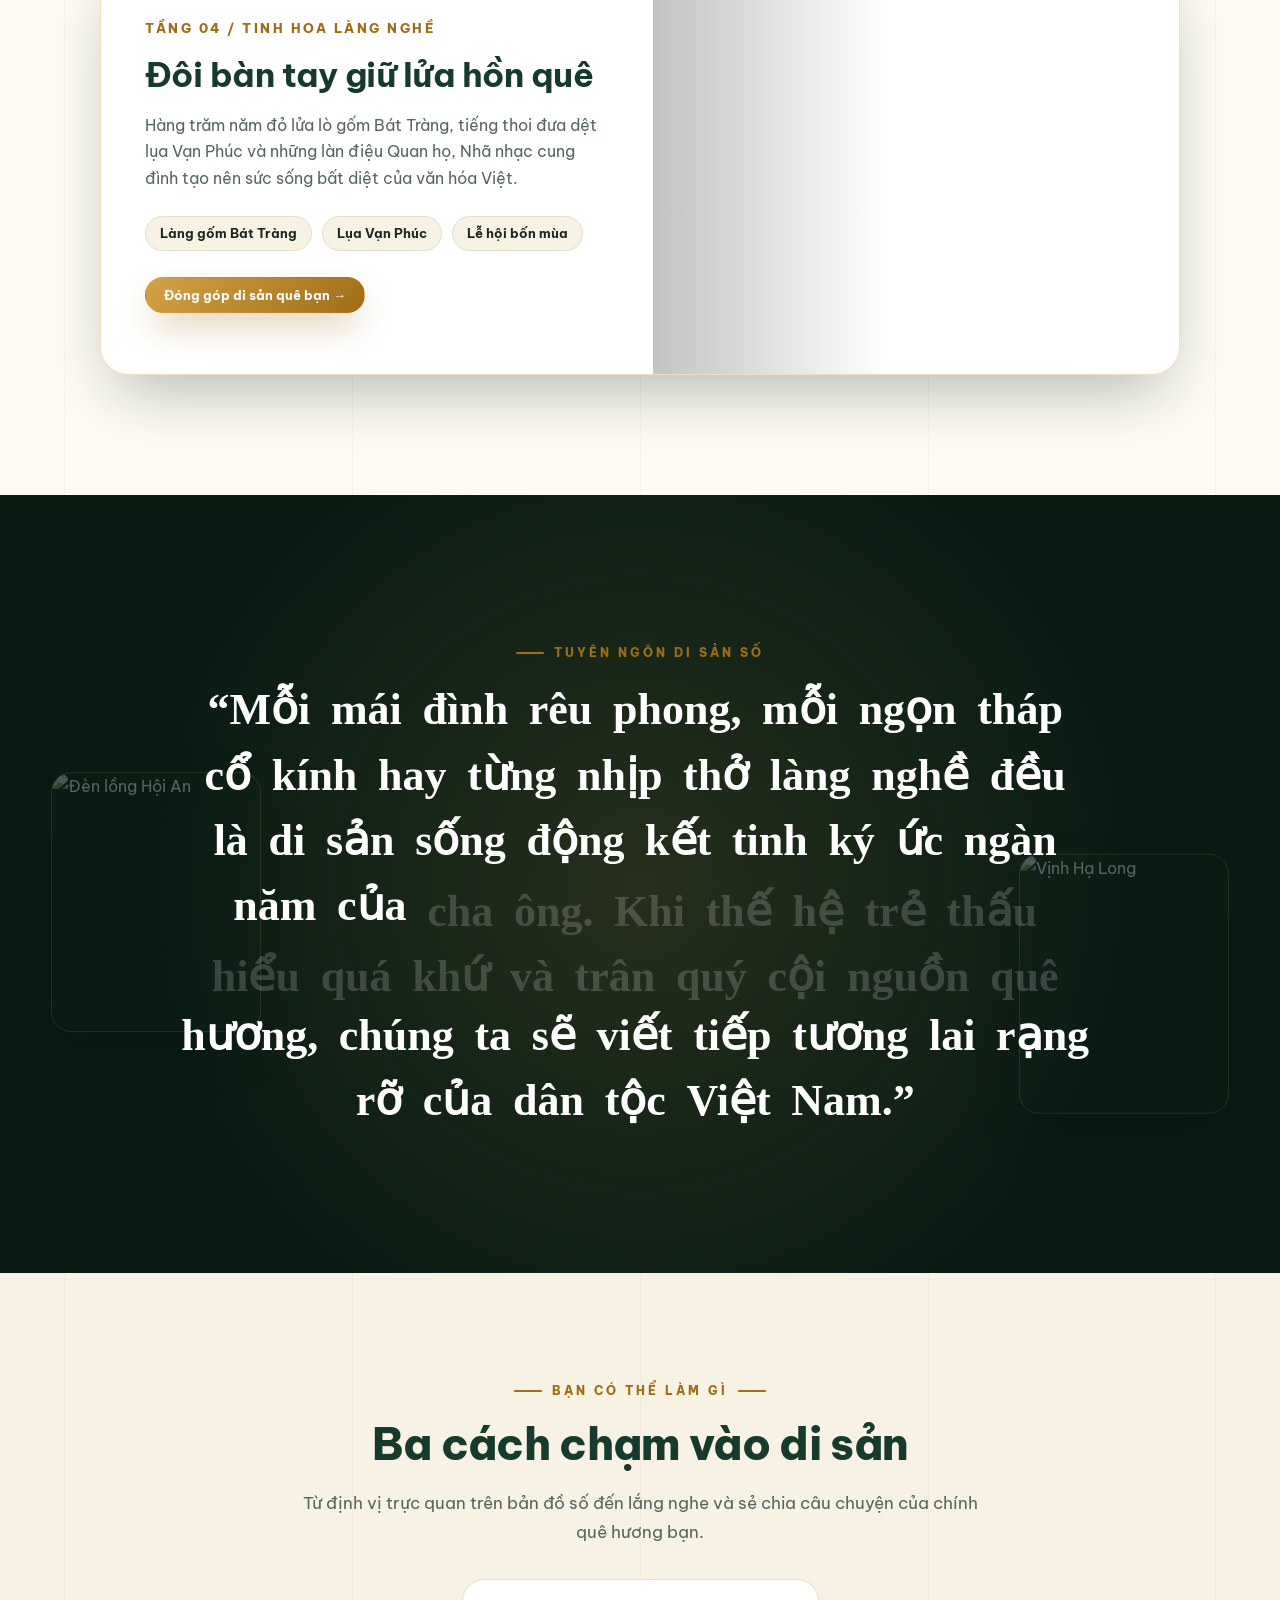
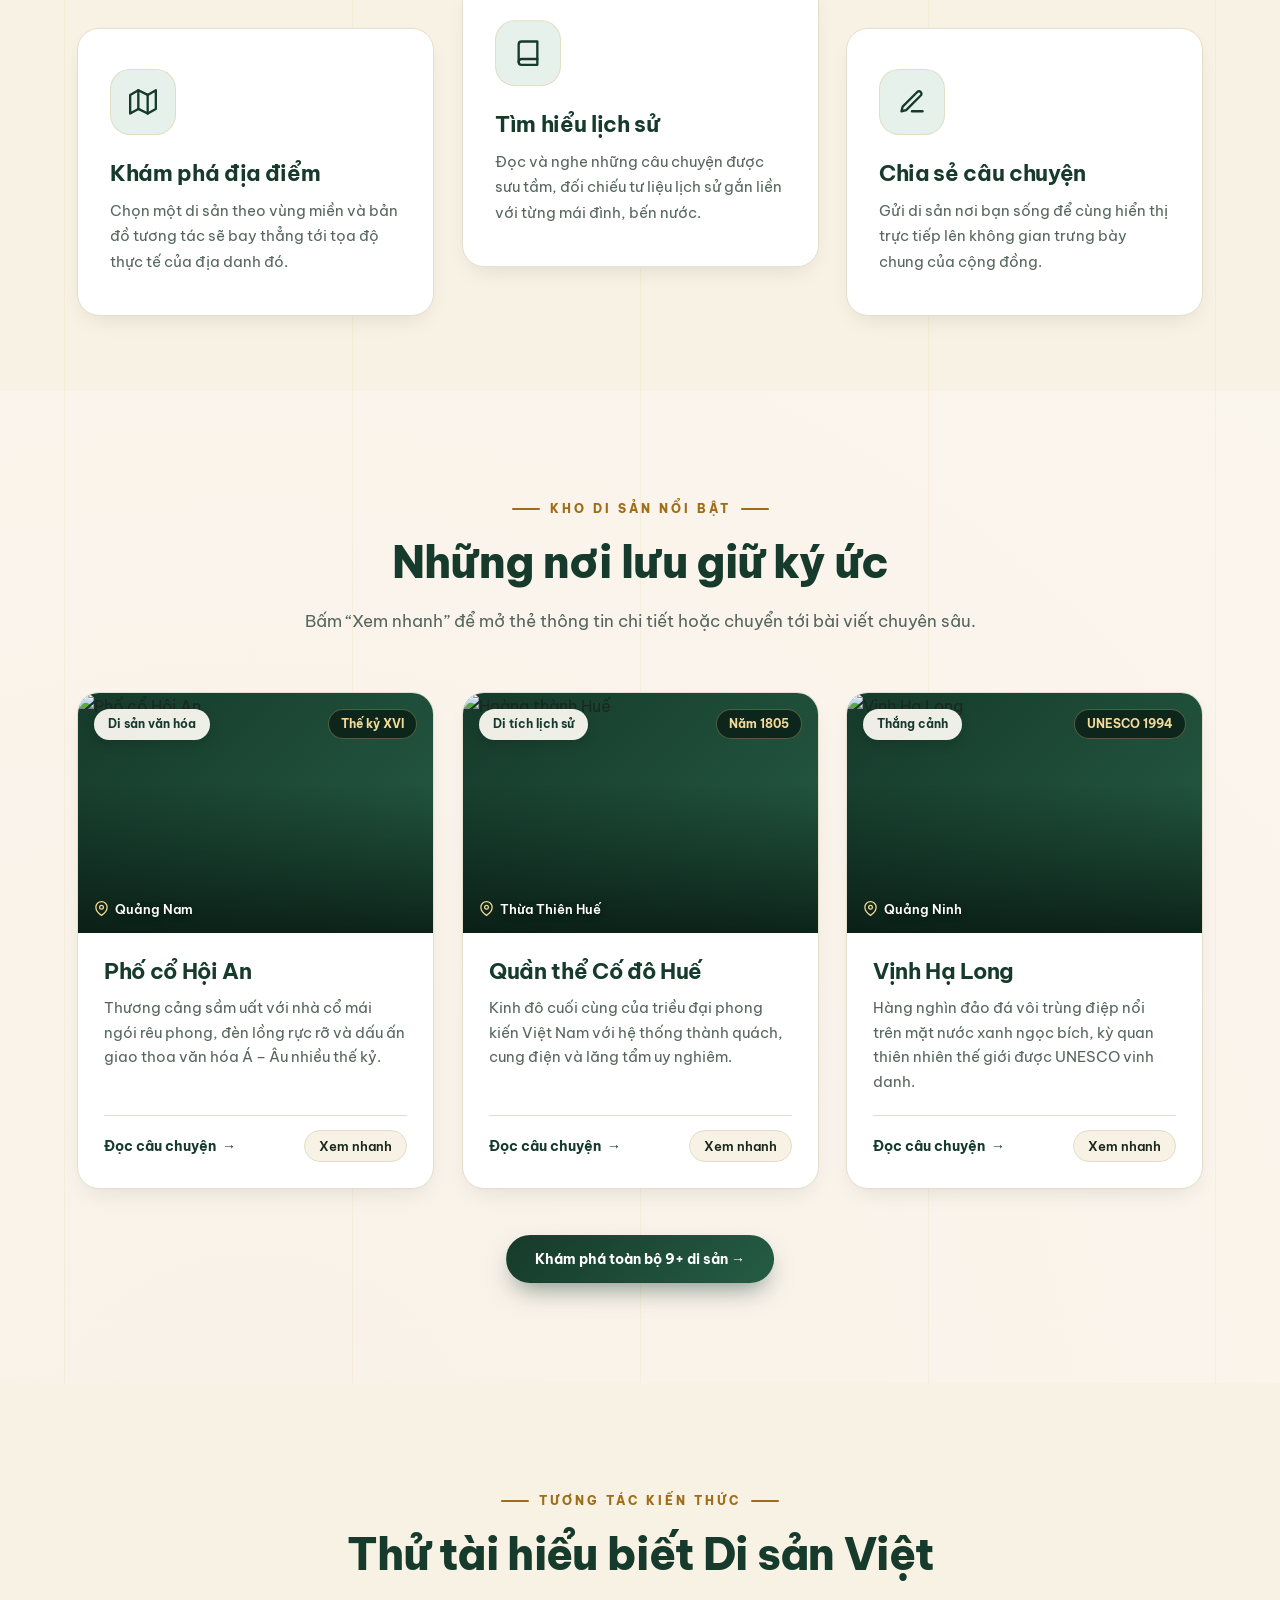
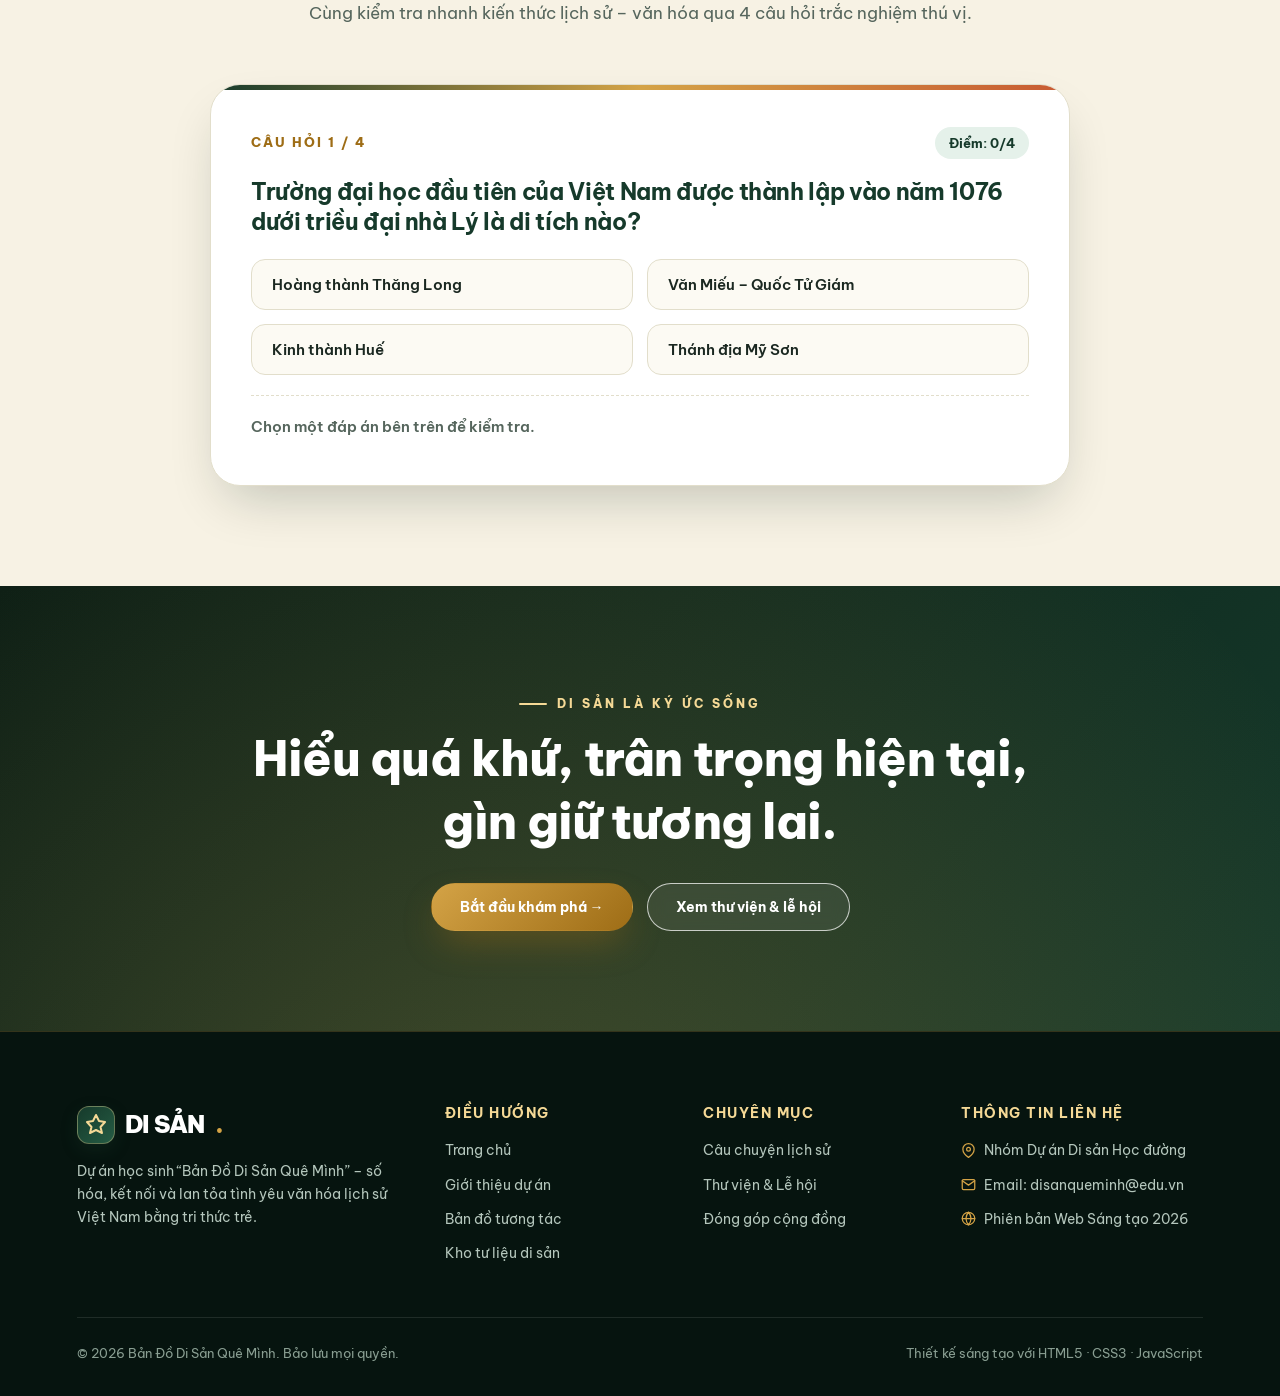
==== commit d9c07a0f: "feat: add 6 breakthrough scroll parallax experiences (Kinetic Marquee, Pinned Horizontal Gallery, 3D" ====
--- a/index.html
+++ b/index.html
@@ -40,11 +40,12 @@
 <section class="hero" id="home">
     <div class="hero-bg-parallax" aria-hidden="true"></div>
     <div class="arch-grid-lines" aria-hidden="true"><span></span><span></span><span></span><span></span></div>
-    <span class="orb o1" data-speed="-0.18"></span>
-    <span class="orb o2" data-speed="0.14"></span>
-    <span class="orb o3" data-speed="-0.1"></span>
-
-    <div class="hero-content" data-speed="-0.08">
+    <div class="hero-giant-text" id="hero-giant-text" aria-hidden="true">DI SẢN VIỆT NAM · NGÀN NĂM VĂN HIẾN</div>
+    <span class="orb o1" data-speed="-0.22"></span>
+    <span class="orb o2" data-speed="0.18"></span>
+    <span class="orb o3" data-speed="-0.14"></span>
+
+    <div class="hero-content" data-speed="-0.1">
         <p class="eyebrow reveal">KHÁM PHÁ · KẾT NỐI · LƯU GIỮ</p>
         <h1 class="reveal" style="--d:.1s">Bản đồ di sản <em>quê mình</em></h1>
         <p class="sub reveal" style="--d:.2s">Mỗi địa điểm là một dấu ấn lịch sử ngàn năm. Cùng hành trình khám phá <b class="typed" data-words="di tích lịch sử hào hùng|làng nghề truyền thống|kiến trúc cổ kính|câu chuyện quê hương">di tích lịch sử hào hùng</b></p>
@@ -67,7 +68,7 @@
             </span>
         </div>
     </div>
-    <div class="hero-showcase" data-speed="0.14" aria-hidden="true">
+    <div class="hero-showcase" data-speed="0.16" aria-hidden="true">
         <div class="hero-card">
             <b>9+</b>
             <span>Địa điểm di sản tiêu biểu khắp 3 miền Bắc · Trung · Nam đang chờ bạn khám phá</span>
@@ -89,37 +90,59 @@
     </div>
 </div>
 
-<!-- CỔNG VÒM KIẾN TRÚC PARALLAX MỞ RỘNG (Phong cách ERA Residence) -->
+<!-- 1. CỔNG VÒM KIẾN TRÚC PARALLAX MỞ RỘNG + CHỮ TÁCH ĐÔI (Phong cách ERA Residence) -->
 <section class="portal-section" id="portal-showcase">
     <div class="portal-sticky">
         <div class="arch-grid-lines" aria-hidden="true"><span></span><span></span><span></span><span></span></div>
-        <div class="portal-header">
+        <div class="portal-header" id="portal-header">
             <p class="eyebrow">CỬA SỔ VƯỢT THỜI GIAN · SCROLL PARALLAX</p>
             <h2>Chạm vào chiều sâu kiến trúc Việt</h2>
         </div>
-        <div class="portal-arch" id="portal-arch">
-            <img id="portal-img" src="https://images.unsplash.com/photo-1583417319070-4a69db38a482?auto=format&fit=crop&w=1920&q=85" alt="Kiến trúc Hoàng thành Huế">
-            <div class="portal-overlay">
-                <div class="portal-top-bar">
-                    <span class="portal-coords">16°28'11"N · 107°34'43"E · KINH ĐÔ CỔ</span>
-                    <div class="mood-switcher" role="group" aria-label="Chuyển đổi sắc thái Ngày và Đêm">
-                        <button type="button" class="mood-btn active" data-mood="day">
-                            <svg class="svg-icon sm" viewBox="0 0 24 24" aria-hidden="true"><circle cx="12" cy="12" r="4"/><path d="M12 2v2M12 20v2M4.93 4.93l1.41 1.41M17.66 17.66l1.41 1.41M2 12h2M20 12h2M6.34 17.66l-1.41 1.41M19.07 4.93l-1.41 1.41"/></svg>
-                            Bình Minh Di Sản
-                        </button>
-                        <button type="button" class="mood-btn" data-mood="night">
-                            <svg class="svg-icon sm" viewBox="0 0 24 24" aria-hidden="true"><path d="M21 12.79A9 9 0 1 1 11.21 3 7 7 0 0 0 21 12.79z"/></svg>
-                            Đêm Phố Cổ
-                        </button>
-                    </div>
-                </div>
-                <div class="portal-bottom-caption">
-                    <span id="portal-tag">KIẾN TRÚC CUNG ĐÌNH &amp; ĐÔ THỊ CỔ</span>
-                    <h3 id="portal-title">Vẻ đẹp trường tồn qua hàng thế kỷ</h3>
-                    <p id="portal-desc">Cuộn chuột xuống để mở rộng khung vòm kiến trúc và chuyển đổi giữa sắc nắng bình minh cùng đêm hội hoa đăng huyền ảo.</p>
-                </div>
-            </div>
-        </div>
+        <div class="portal-stage">
+            <span class="portal-split-word left" id="portal-word-left" aria-hidden="true">KIẾN TRÚC</span>
+            <span class="portal-split-word right" id="portal-word-right" aria-hidden="true">NGÀN NĂM</span>
+
+            <div class="portal-side-card left" id="portal-card-left" aria-hidden="true">
+                <img src="https://images.unsplash.com/photo-1573270689103-d7a4e42b609a?auto=format&fit=crop&w=600&q=80" alt="Thánh địa Mỹ Sơn" loading="lazy">
+            </div>
+            <div class="portal-side-card right" id="portal-card-right" aria-hidden="true">
+                <img src="https://images.unsplash.com/photo-1509030450996-dd1a26dda07a?auto=format&fit=crop&w=600&q=80" alt="Văn Miếu Quốc Tử Giám" loading="lazy">
+            </div>
+
+            <div class="portal-arch" id="portal-arch">
+                <img id="portal-img" src="https://images.unsplash.com/photo-1583417319070-4a69db38a482?auto=format&fit=crop&w=1920&q=85" alt="Kiến trúc Hoàng thành Huế">
+                <div class="portal-overlay">
+                    <div class="portal-top-bar">
+                        <span class="portal-coords">16°28'11"N · 107°34'43"E · KINH ĐÔ CỔ</span>
+                        <div class="mood-switcher" role="group" aria-label="Chuyển đổi sắc thái Ngày và Đêm">
+                            <button type="button" class="mood-btn active" data-mood="day">
+                                <svg class="svg-icon sm" viewBox="0 0 24 24" aria-hidden="true"><circle cx="12" cy="12" r="4"/><path d="M12 2v2M12 20v2M4.93 4.93l1.41 1.41M17.66 17.66l1.41 1.41M2 12h2M20 12h2M6.34 17.66l-1.41 1.41M19.07 4.93l-1.41 1.41"/></svg>
+                                Bình Minh Di Sản
+                            </button>
+                            <button type="button" class="mood-btn" data-mood="night">
+                                <svg class="svg-icon sm" viewBox="0 0 24 24" aria-hidden="true"><path d="M21 12.79A9 9 0 1 1 11.21 3 7 7 0 0 0 21 12.79z"/></svg>
+                                Đêm Phố Cổ
+                            </button>
+                        </div>
+                    </div>
+                    <div class="portal-bottom-caption">
+                        <span id="portal-tag">KIẾN TRÚC CUNG ĐÌNH &amp; ĐÔ THỊ CỔ</span>
+                        <h3 id="portal-title">Vẻ đẹp trường tồn qua hàng thế kỷ</h3>
+                        <p id="portal-desc">Cuộn chuột xuống để mở rộng khung vòm kiến trúc và chuyển đổi giữa sắc nắng bình minh cùng đêm hội hoa đăng huyền ảo.</p>
+                    </div>
+                </div>
+            </div>
+        </div>
+    </div>
+</section>
+
+<!-- 2. DẢI CHỮ KINETIC PARALLAX ĐỐI NGƯỢC THEO TỐC ĐỘ CUỘN -->
+<section class="kinetic-bands" aria-hidden="true">
+    <div class="kinetic-row r1" id="kinetic-r1">
+        <span>DI SẢN VĂN HÓA</span><span>KIẾN TRÚC CUNG ĐÌNH</span><span>LÀNG NGHỀ CỔ TRUYỀN</span><span>KỲ QUAN THIÊN NHIÊN</span><span>KÝ ỨC DÂN TỘC</span><span>DI SẢN VĂN HÓA</span><span>KIẾN TRÚC CUNG ĐÌNH</span>
+    </div>
+    <div class="kinetic-row r2" id="kinetic-r2">
+        <span>HỘI AN · HUẾ · HẠ LONG</span><span>MỸ SƠN · VĂN MIẾU · TRÀNG AN</span><span>BÁT TRÀNG · THĂNG LONG · CỦ CHI</span><span>HỘI AN · HUẾ · HẠ LONG</span><span>MỸ SƠN · VĂN MIẾU · TRÀNG AN</span>
     </div>
 </section>
 
@@ -127,15 +150,15 @@
     <div class="arch-grid-lines" aria-hidden="true"><span></span><span></span><span></span><span></span></div>
     <div class="container">
         <div class="stats">
-            <div class="stat reveal zoom" data-speed="-0.04"><b data-count="9" data-suffix="+">0</b><span>Di sản tiêu biểu</span></div>
-            <div class="stat reveal zoom" data-speed="0.04" style="--d:.1s"><b data-count="1000" data-suffix="+">0</b><span>Năm lịch sử văn hiến</span></div>
-            <div class="stat reveal zoom" data-speed="-0.04" style="--d:.2s"><b data-count="5">0</b><span>Nhóm loại hình di sản</span></div>
-            <div class="stat reveal zoom" data-speed="0.04" style="--d:.3s"><b data-count="100" data-suffix="%">0</b><span>Dự án phi lợi nhuận</span></div>
-        </div>
-    </div>
-</section>
-
-<!-- DẢI TRƯỢT NGANG PARALLAX KHI CUỘN DỌC (Horizontal Scroll Showcase kiểu ERA Residence) -->
+            <div class="stat reveal zoom" data-speed="-0.06"><b data-count="9" data-suffix="+">0</b><span>Di sản tiêu biểu</span></div>
+            <div class="stat reveal zoom" data-speed="0.06" style="--d:.1s"><b data-count="1000" data-suffix="+">0</b><span>Năm lịch sử văn hiến</span></div>
+            <div class="stat reveal zoom" data-speed="-0.06" style="--d:.2s"><b data-count="5">0</b><span>Nhóm loại hình di sản</span></div>
+            <div class="stat reveal zoom" data-speed="0.06" style="--d:.3s"><b data-count="100" data-suffix="%">0</b><span>Dự án phi lợi nhuận</span></div>
+        </div>
+    </div>
+</section>
+
+<!-- 3. DẢI TRƯỢT NGANG PARALLAX KHI CUỘN DỌC (Horizontal Scroll Showcase kiểu ERA Residence) -->
 <section class="hscroll-section" id="hscroll-showcase">
     <div class="hscroll-sticky">
         <div class="hscroll-top">
@@ -211,6 +234,104 @@
                 </div>
             </article>
         </div>
+    </div>
+</section>
+
+<!-- 4. CHỒNG THẺ KHÔNG GIAN 3D KHI CUỘN (3D Sticky Card Stacking Parallax) -->
+<section class="stack-section" id="stack-showcase">
+    <div class="arch-grid-lines" aria-hidden="true"><span></span><span></span><span></span><span></span></div>
+    <div class="container">
+        <div class="section-heading">
+            <p class="eyebrow reveal">CHIỀU SÂU VĂN HIẾN · 3D STACK PARALLAX</p>
+            <h2 class="reveal">Bốn tầng giá trị di sản Việt Nam</h2>
+            <p class="lead reveal">Cuộn xuống để trải nghiệm hiệu ứng xếp lớp không gian 3D qua từng lớp trầm tích lịch sử.</p>
+        </div>
+
+        <div class="stack-deck">
+            <article class="stack-card">
+                <div class="stack-card-content">
+                    <span class="stack-index">TẦNG 01 / LỊCH SỬ &amp; CỐ ĐÔ</span>
+                    <h3>Dấu ấn những kinh đô ngàn năm</h3>
+                    <p>Từ Hoa Lư, Thăng Long đến Phú Xuân – Huế, mỗi tấc đất, cổng thành và nền điện cổ đều khắc ghi ý chí độc lập tự chủ và nghệ thuật quy hoạch đô thị bậc thầy của cha ông.</p>
+                    <div class="stack-meta">
+                        <span>Hoàng thành Thăng Long</span>
+                        <span>Kinh thành Huế</span>
+                        <span>Cố đô Hoa Lư</span>
+                    </div>
+                    <div><a href="ban-do.html" class="btn btn-dark btn-sm">Định vị trên bản đồ →</a></div>
+                </div>
+                <div class="stack-card-visual">
+                    <img src="https://images.unsplash.com/photo-1555921015-5532091f6026?auto=format&fit=crop&w=1000&q=80" alt="Hoàng thành cổ kính" loading="lazy">
+                </div>
+            </article>
+
+            <article class="stack-card">
+                <div class="stack-card-content">
+                    <span class="stack-index">TẦNG 02 / KIẾN TRÚC &amp; TÍN NGƯỠNG</span>
+                    <h3>Mái đao cong và tháp cổ vượt thời gian</h3>
+                    <p>Sự hòa quyện giữa nghệ thuật chạm khắc gỗ đình chùa truyền thống Bắc Bộ, những ngọn tháp Chăm Pa bí ẩn miền Trung và không gian giao thương cảng thị cổ.</p>
+                    <div class="stack-meta">
+                        <span>Văn Miếu – Quốc Tử Giám</span>
+                        <span>Thánh địa Mỹ Sơn</span>
+                        <span>Chùa Cầu Hội An</span>
+                    </div>
+                    <div><a href="di-san.html" class="btn btn-dark btn-sm">Xem kho tư liệu →</a></div>
+                </div>
+                <div class="stack-card-visual">
+                    <img src="https://images.unsplash.com/photo-1509030450996-dd1a26dda07a?auto=format&fit=crop&w=1000&q=80" alt="Kiến trúc truyền thống" loading="lazy">
+                </div>
+            </article>
+
+            <article class="stack-card">
+                <div class="stack-card-content">
+                    <span class="stack-index">TẦNG 03 / KỲ QUAN THIÊN NHIÊN</span>
+                    <h3>Tuyệt tác địa chất giữa lòng đất mẹ</h3>
+                    <p>Những quần thể núi đá vôi ngập nước, vịnh biển xanh ngọc bích và hệ thống hang động xuyên thủy kỳ vĩ được kiến tạo qua hàng trăm triệu năm lịch sử địa chất.</p>
+                    <div class="stack-meta">
+                        <span>Vịnh Hạ Long</span>
+                        <span>Danh thắng Tràng An</span>
+                        <span>Di sản UNESCO</span>
+                    </div>
+                    <div><a href="thu-vien.html" class="btn btn-dark btn-sm">Mở triển lãm ảnh →</a></div>
+                </div>
+                <div class="stack-card-visual">
+                    <img src="https://images.unsplash.com/photo-1537953773345-d172ccf13cf1?auto=format&fit=crop&w=1000&q=80" alt="Danh thắng Tràng An" loading="lazy">
+                </div>
+            </article>
+
+            <article class="stack-card">
+                <div class="stack-card-content">
+                    <span class="stack-index">TẦNG 04 / TINH HOA LÀNG NGHỀ</span>
+                    <h3>Đôi bàn tay giữ lửa hồn quê</h3>
+                    <p>Hàng trăm năm đỏ lửa lò gốm Bát Tràng, tiếng thoi đưa dệt lụa Vạn Phúc và những làn điệu Quan họ, Nhã nhạc cung đình tạo nên sức sống bất diệt của văn hóa Việt.</p>
+                    <div class="stack-meta">
+                        <span>Làng gốm Bát Tràng</span>
+                        <span>Lụa Vạn Phúc</span>
+                        <span>Lễ hội bốn mùa</span>
+                    </div>
+                    <div><a href="dong-gop.html" class="btn btn-primary btn-sm">Đóng góp di sản quê bạn →</a></div>
+                </div>
+                <div class="stack-card-visual">
+                    <img src="https://images.unsplash.com/photo-1565193566173-7a0ee3dbe261?auto=format&fit=crop&w=1000&q=80" alt="Tinh hoa làng nghề gốm" loading="lazy">
+                </div>
+            </article>
+        </div>
+    </div>
+</section>
+
+<!-- 5. TUYÊN NGÔN CHỮ SÁNG DẦN THEO NHỊP CUỘN (Scroll-Scrubbed Word Reveal) -->
+<section class="scrub-section" id="scrub-manifesto">
+    <div class="scrub-float-img f1" data-speed="-0.22" aria-hidden="true">
+        <img src="https://images.unsplash.com/photo-1559592413-7cec4d0cae2b?auto=format&fit=crop&w=600&q=80" alt="Đèn lồng Hội An" loading="lazy">
+    </div>
+    <div class="scrub-float-img f2" data-speed="0.22" aria-hidden="true">
+        <img src="https://images.unsplash.com/photo-1528127269322-539801943592?auto=format&fit=crop&w=600&q=80" alt="Vịnh Hạ Long" loading="lazy">
+    </div>
+    <div class="scrub-container">
+        <p class="eyebrow" style="justify-content:center">TUYÊN NGÔN DI SẢN SỐ</p>
+        <p class="scrub-text" id="scrub-text" data-gold="di,sản,ký,ức,quá,khứ,tương,lai,quê,hương">
+            “Mỗi mái đình rêu phong, mỗi ngọn tháp cổ kính hay từng nhịp thở làng nghề đều là di sản sống động kết tinh ký ức ngàn năm của cha ông. Khi thế hệ trẻ thấu hiểu quá khứ và trân quý cội nguồn quê hương, chúng ta sẽ viết tiếp tương lai rạng rỡ của dân tộc Việt Nam.”
+        </p>
     </div>
 </section>
 
@@ -223,21 +344,21 @@
             <p class="lead reveal">Từ định vị trực quan trên bản đồ số đến lắng nghe và sẻ chia câu chuyện của chính quê hương bạn.</p>
         </div>
         <div class="features">
-            <a href="ban-do.html" class="feature reveal" data-speed="-0.03">
+            <a href="ban-do.html" class="feature reveal" data-speed="-0.04">
                 <div class="icon">
                     <svg class="svg-icon lg" viewBox="0 0 24 24" aria-hidden="true"><polygon points="1 6 1 22 8 18 16 22 23 18 23 2 16 6 8 2 1 6"/><line x1="8" y1="2" x2="8" y2="18"/><line x1="16" y1="6" x2="16" y2="22"/></svg>
                 </div>
                 <h3>Khám phá địa điểm</h3>
                 <p>Chọn một di sản theo vùng miền và bản đồ tương tác sẽ bay thẳng tới tọa độ thực tế của địa danh đó.</p>
             </a>
-            <a href="cau-chuyen.html" class="feature reveal" data-speed="0.03" style="--d:.12s">
+            <a href="cau-chuyen.html" class="feature reveal" data-speed="0.04" style="--d:.12s">
                 <div class="icon">
                     <svg class="svg-icon lg" viewBox="0 0 24 24" aria-hidden="true"><path d="M4 19.5A2.5 2.5 0 0 1 6.5 17H20"/><path d="M6.5 2H20v20H6.5A2.5 2.5 0 0 1 4 19.5v-15A2.5 2.5 0 0 1 6.5 2z"/></svg>
                 </div>
                 <h3>Tìm hiểu lịch sử</h3>
                 <p>Đọc và nghe những câu chuyện được sưu tầm, đối chiếu tư liệu lịch sử gắn liền với từng mái đình, bến nước.</p>
             </a>
-            <a href="dong-gop.html" class="feature reveal" data-speed="-0.03" style="--d:.24s">
+            <a href="dong-gop.html" class="feature reveal" data-speed="-0.04" style="--d:.24s">
                 <div class="icon">
                     <svg class="svg-icon lg" viewBox="0 0 24 24" aria-hidden="true"><path d="M12 20h9"/><path d="M16.5 3.5a2.121 2.121 0 0 1 3 3L7 19l-4 1 1-4L16.5 3.5z"/></svg>
                 </div>
@@ -342,13 +463,6 @@
                 <button type="button" class="btn btn-primary btn-sm quiz-next" style="display:none">Câu tiếp theo →</button>
             </div>
         </div>
-    </div>
-</section>
-
-<section class="section dark">
-    <div class="quote reveal">
-        <p>“Một dân tộc không biết quá khứ của mình thì không thể hiểu hiện tại và không thể xây dựng tương lai.”</p>
-        <cite>— Thông điệp gìn giữ bản sắc văn hóa dân tộc</cite>
     </div>
 </section>
 </main>
--- a/style.css
+++ b/style.css
@@ -2894,6 +2894,325 @@
     will-change: transform;
 }
 
+/* 3. Chữ Khổng Lồ Trôi Ngang Trên Hero & Khung Phù Điêu Cổng Vòm */
+.hero-giant-text {
+    position: absolute;
+    bottom: -18px;
+    left: -5%;
+    font-family: var(--font-head);
+    font-size: clamp(72px, 14vw, 190px);
+    font-weight: 900;
+    line-height: 1;
+    white-space: nowrap;
+    color: transparent;
+    -webkit-text-stroke: 1.5px rgba(245, 217, 150, 0.14);
+    pointer-events: none;
+    z-index: 1;
+    will-change: transform;
+    user-select: none;
+}
+
+.portal-stage {
+    position: relative;
+    width: 100%;
+    display: flex;
+    align-items: center;
+    justify-content: center;
+}
+
+.portal-split-word {
+    position: absolute;
+    top: 50%;
+    font-family: var(--font-head);
+    font-size: clamp(36px, 6.2vw, 86px);
+    font-weight: 900;
+    letter-spacing: -0.02em;
+    color: transparent;
+    -webkit-text-stroke: 1.5px rgba(22, 58, 43, 0.22);
+    pointer-events: none;
+    z-index: 1;
+    white-space: nowrap;
+    will-change: transform, opacity;
+}
+
+[data-theme="dark"] .portal-split-word {
+    -webkit-text-stroke: 1.5px rgba(245, 217, 150, 0.22);
+}
+
+.portal-split-word.left {
+    left: 3%;
+    transform: translateY(-50%);
+}
+
+.portal-split-word.right {
+    right: 3%;
+    transform: translateY(-50%);
+}
+
+.portal-side-card {
+    position: absolute;
+    width: 210px;
+    height: 270px;
+    border-radius: 18px;
+    overflow: hidden;
+    border: 2px solid rgba(212, 163, 70, 0.45);
+    box-shadow: var(--shadow);
+    z-index: 1;
+    will-change: transform, opacity;
+    pointer-events: none;
+}
+
+.portal-side-card img {
+    width: 100%;
+    height: 100%;
+    object-fit: cover;
+}
+
+.portal-side-card.left {
+    left: 6%;
+    top: 16%;
+}
+
+.portal-side-card.right {
+    right: 6%;
+    bottom: 12%;
+}
+
+/* 4. Dải Chữ Kinetic Chạy Ngược Chiều Theo Tốc Độ Cuộn (Dual Counter-Scroll Ribbons) */
+.kinetic-bands {
+    position: relative;
+    overflow: hidden;
+    padding: 34px 0;
+    background: var(--green-dark);
+    border-top: 1px solid rgba(212, 163, 70, 0.25);
+    border-bottom: 1px solid rgba(212, 163, 70, 0.25);
+}
+
+.kinetic-row {
+    display: flex;
+    gap: 42px;
+    white-space: nowrap;
+    font-family: var(--font-head);
+    font-size: clamp(26px, 4.2vw, 52px);
+    font-weight: 900;
+    line-height: 1.25;
+    will-change: transform;
+    user-select: none;
+}
+
+.kinetic-row.r1 {
+    color: var(--gold-light);
+    margin-bottom: 10px;
+}
+
+.kinetic-row.r2 {
+    color: transparent;
+    -webkit-text-stroke: 1.2px rgba(245, 217, 150, 0.45);
+}
+
+.kinetic-row span {
+    display: inline-flex;
+    align-items: center;
+    gap: 42px;
+}
+
+.kinetic-row span::after {
+    content: "";
+    width: 12px;
+    height: 12px;
+    border: 2px solid var(--gold);
+    transform: rotate(45deg);
+    display: inline-block;
+}
+
+/* 5. Chồng Thẻ Không Gian 3D Khi Cuộn (3D Stacking Sticky Cards) */
+.stack-section {
+    position: relative;
+    padding: 110px 6% 120px;
+    background: var(--paper);
+}
+
+.stack-deck {
+    max-width: 1080px;
+    margin: 0 auto;
+    display: flex;
+    flex-direction: column;
+    gap: 44px;
+}
+
+.stack-card {
+    position: sticky;
+    top: 96px;
+    display: grid;
+    grid-template-columns: 1.05fr 1fr;
+    min-height: 420px;
+    border-radius: 28px;
+    overflow: hidden;
+    background: var(--surface);
+    border: 1px solid rgba(212, 163, 70, 0.35);
+    box-shadow: 0 28px 64px -18px rgba(9, 28, 20, 0.32);
+    transform-origin: center top;
+    will-change: transform, filter;
+    transition: box-shadow 0.3s ease;
+}
+
+.stack-card:nth-child(2) { top: 118px; }
+.stack-card:nth-child(3) { top: 140px; }
+.stack-card:nth-child(4) { top: 162px; }
+
+.stack-card-content {
+    padding: 46px 44px;
+    display: flex;
+    flex-direction: column;
+    justify-content: center;
+}
+
+.stack-index {
+    display: inline-flex;
+    align-items: center;
+    gap: 10px;
+    font-family: var(--font-head);
+    font-size: 13px;
+    font-weight: 800;
+    letter-spacing: 2.5px;
+    color: var(--gold-dark);
+    text-transform: uppercase;
+    margin-bottom: 14px;
+}
+
+[data-theme="dark"] .stack-index {
+    color: var(--gold-light);
+}
+
+.stack-card-content h3 {
+    font-size: clamp(24px, 3vw, 34px);
+    color: var(--green);
+    margin-bottom: 14px;
+}
+
+[data-theme="dark"] .stack-card-content h3 {
+    color: #fff;
+}
+
+.stack-card-content p {
+    color: var(--muted);
+    font-size: 15.5px;
+    margin-bottom: 24px;
+}
+
+.stack-meta {
+    display: flex;
+    flex-wrap: wrap;
+    gap: 10px;
+    margin-bottom: 26px;
+}
+
+.stack-meta span {
+    padding: 6px 14px;
+    border-radius: 30px;
+    font-size: 12.5px;
+    font-weight: 700;
+    background: var(--cream);
+    border: 1px solid var(--line);
+    color: var(--text);
+}
+
+.stack-card-visual {
+    position: relative;
+    overflow: hidden;
+    min-height: 300px;
+}
+
+.stack-card-visual img {
+    width: 100%;
+    height: 118%;
+    object-fit: cover;
+    transform: translateY(-8%);
+    will-change: transform;
+}
+
+.stack-card-visual::after {
+    content: "";
+    position: absolute;
+    inset: 0;
+    background: linear-gradient(90deg, rgba(6, 20, 14, 0.25), transparent 45%);
+}
+
+/* 6. Tuyên Ngôn Chữ Sáng Dần Theo Nhịp Cuộn (Scroll-Scrubbed Manifesto) */
+.scrub-section {
+    position: relative;
+    padding: 140px 6%;
+    background:
+        radial-gradient(circle at 50% 50%, rgba(212, 163, 70, 0.14), transparent 65%),
+        var(--green-dark);
+    color: #fff;
+    overflow: hidden;
+}
+
+.scrub-container {
+    max-width: 920px;
+    margin: 0 auto;
+    text-align: center;
+    position: relative;
+    z-index: 3;
+}
+
+.scrub-text {
+    font-family: var(--font-serif);
+    font-size: clamp(24px, 3.8vw, 44px);
+    font-weight: 600;
+    line-height: 1.48;
+    color: #fff;
+}
+
+.scrub-word {
+    display: inline-block;
+    opacity: 0.18;
+    transform: translateY(6px);
+    transition: opacity 0.2s ease, transform 0.2s ease, color 0.2s ease;
+    margin-right: 0.22em;
+}
+
+.scrub-word.lit {
+    opacity: 1;
+    transform: translateY(0);
+}
+
+.scrub-word.gold.lit {
+    color: var(--gold-light);
+    font-style: italic;
+}
+
+.scrub-float-img {
+    position: absolute;
+    width: 210px;
+    height: 260px;
+    border-radius: 20px;
+    overflow: hidden;
+    border: 1.5px solid rgba(245, 217, 150, 0.35);
+    opacity: 0.32;
+    pointer-events: none;
+    z-index: 1;
+    will-change: transform;
+    box-shadow: 0 20px 50px rgba(0, 0, 0, 0.5);
+}
+
+.scrub-float-img img {
+    width: 100%;
+    height: 100%;
+    object-fit: cover;
+}
+
+.scrub-float-img.f1 {
+    left: 4%;
+    top: 14%;
+}
+
+.scrub-float-img.f2 {
+    right: 4%;
+    bottom: 12%;
+}
+
 /* ---------- Keyframe Animations ---------- */
 @keyframes float {
     0%, 100% { transform: translateY(0); }
@@ -2940,7 +3259,10 @@
 
 /* ---------- Responsive (Máy tính bảng & Điện thoại) ---------- */
 @media (max-width: 1100px) {
-    .hero-showcase {
+    .hero-showcase,
+    .portal-side-card,
+    .portal-split-word,
+    .scrub-float-img {
         display: none;
     }
     .features,
@@ -3076,6 +3398,22 @@
         width: min(400px, 84vw);
         height: 390px;
     }
+    .stack-card {
+        position: static;
+        grid-template-columns: 1fr;
+        transform: none !important;
+        filter: none !important;
+    }
+    .stack-card-content {
+        padding: 32px 26px;
+    }
+    .stack-card-visual {
+        min-height: 240px;
+        order: -1;
+    }
+    .scrub-section {
+        padding: 84px 5%;
+    }
     .timeline::before {
         left: 18px;
     }
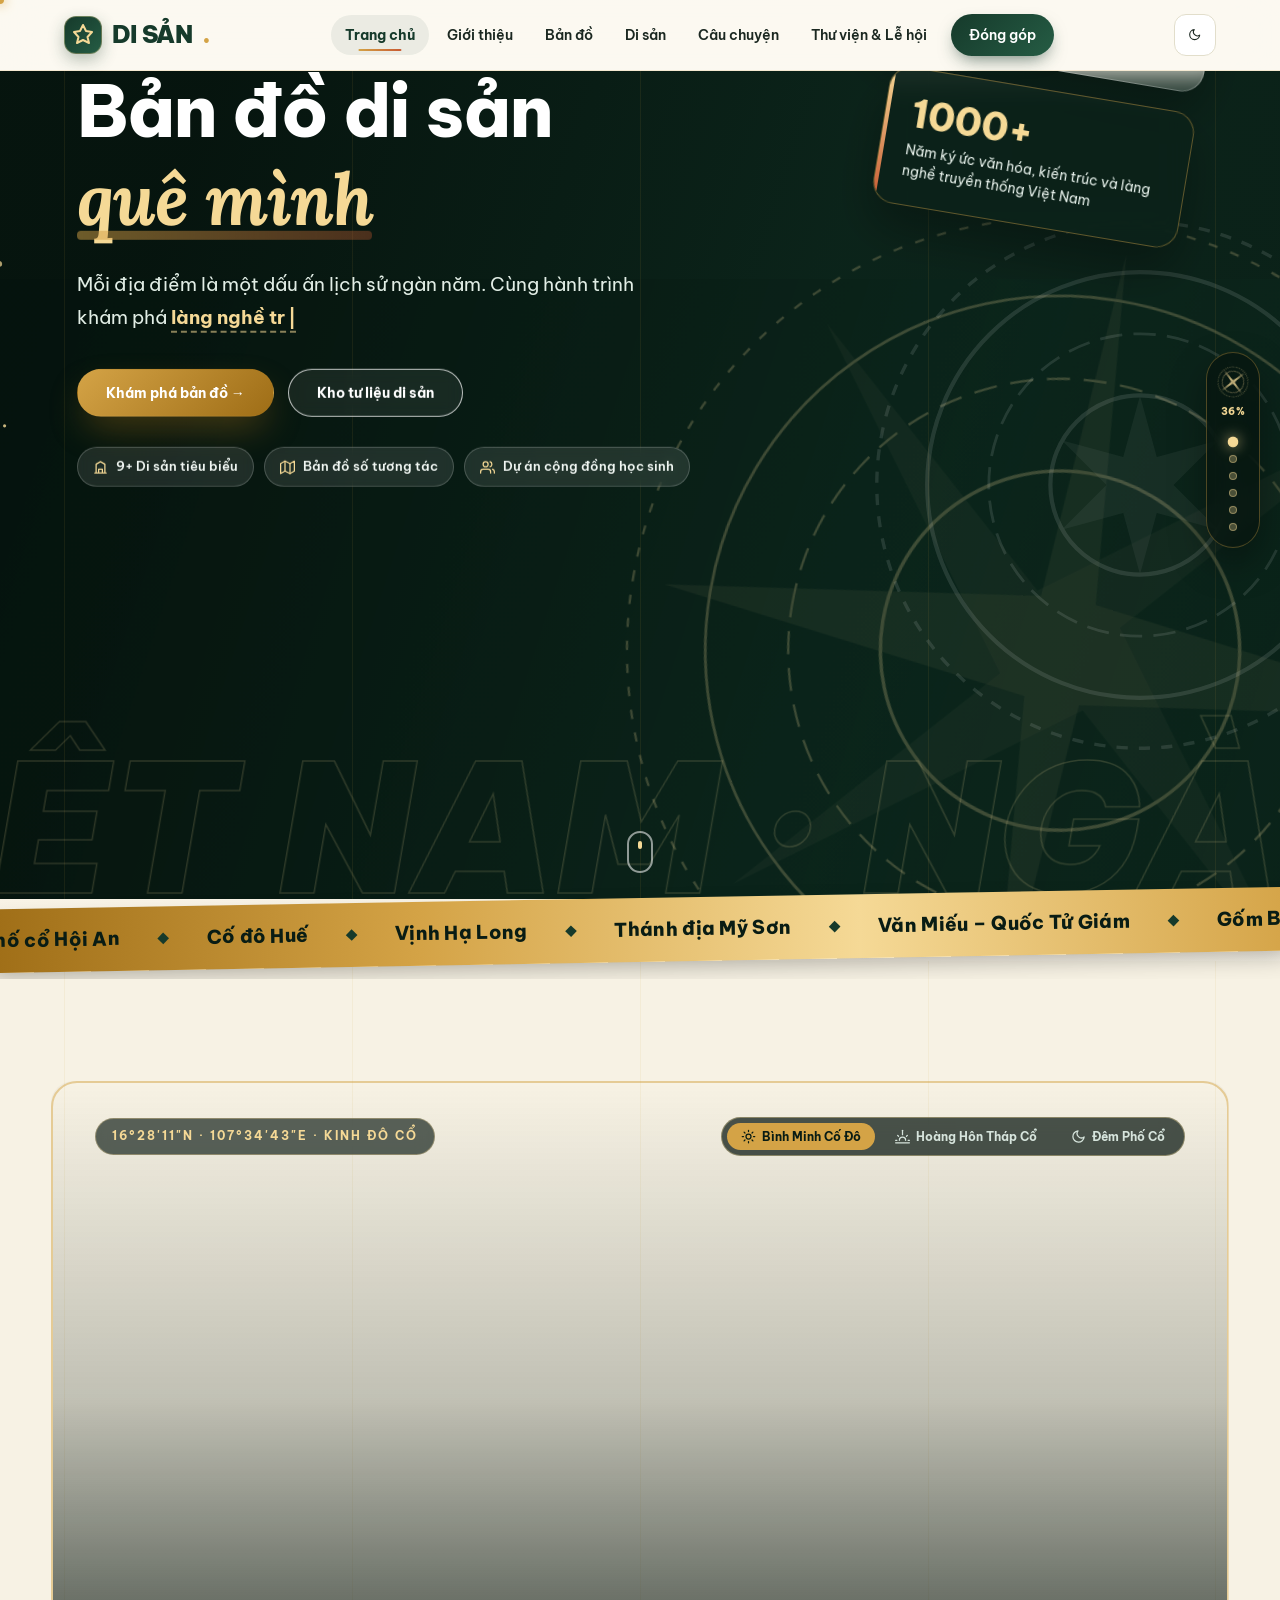
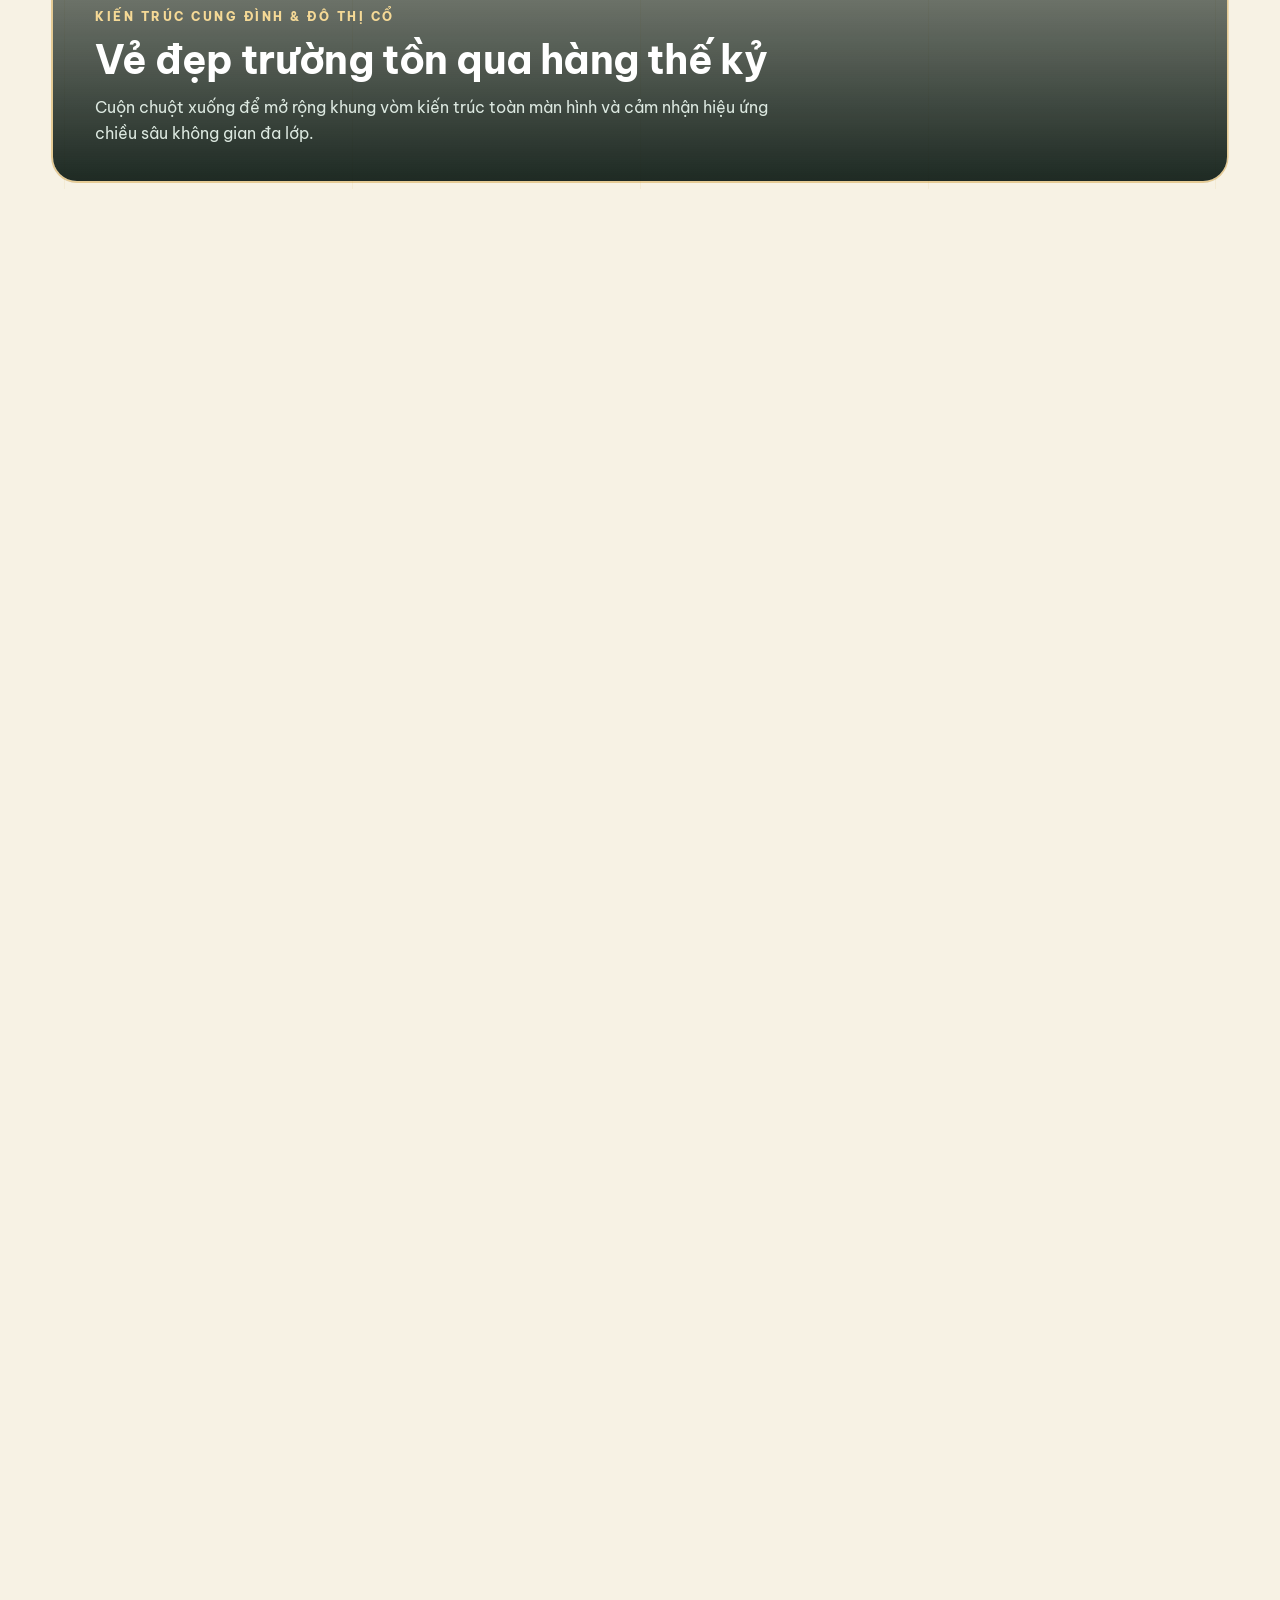
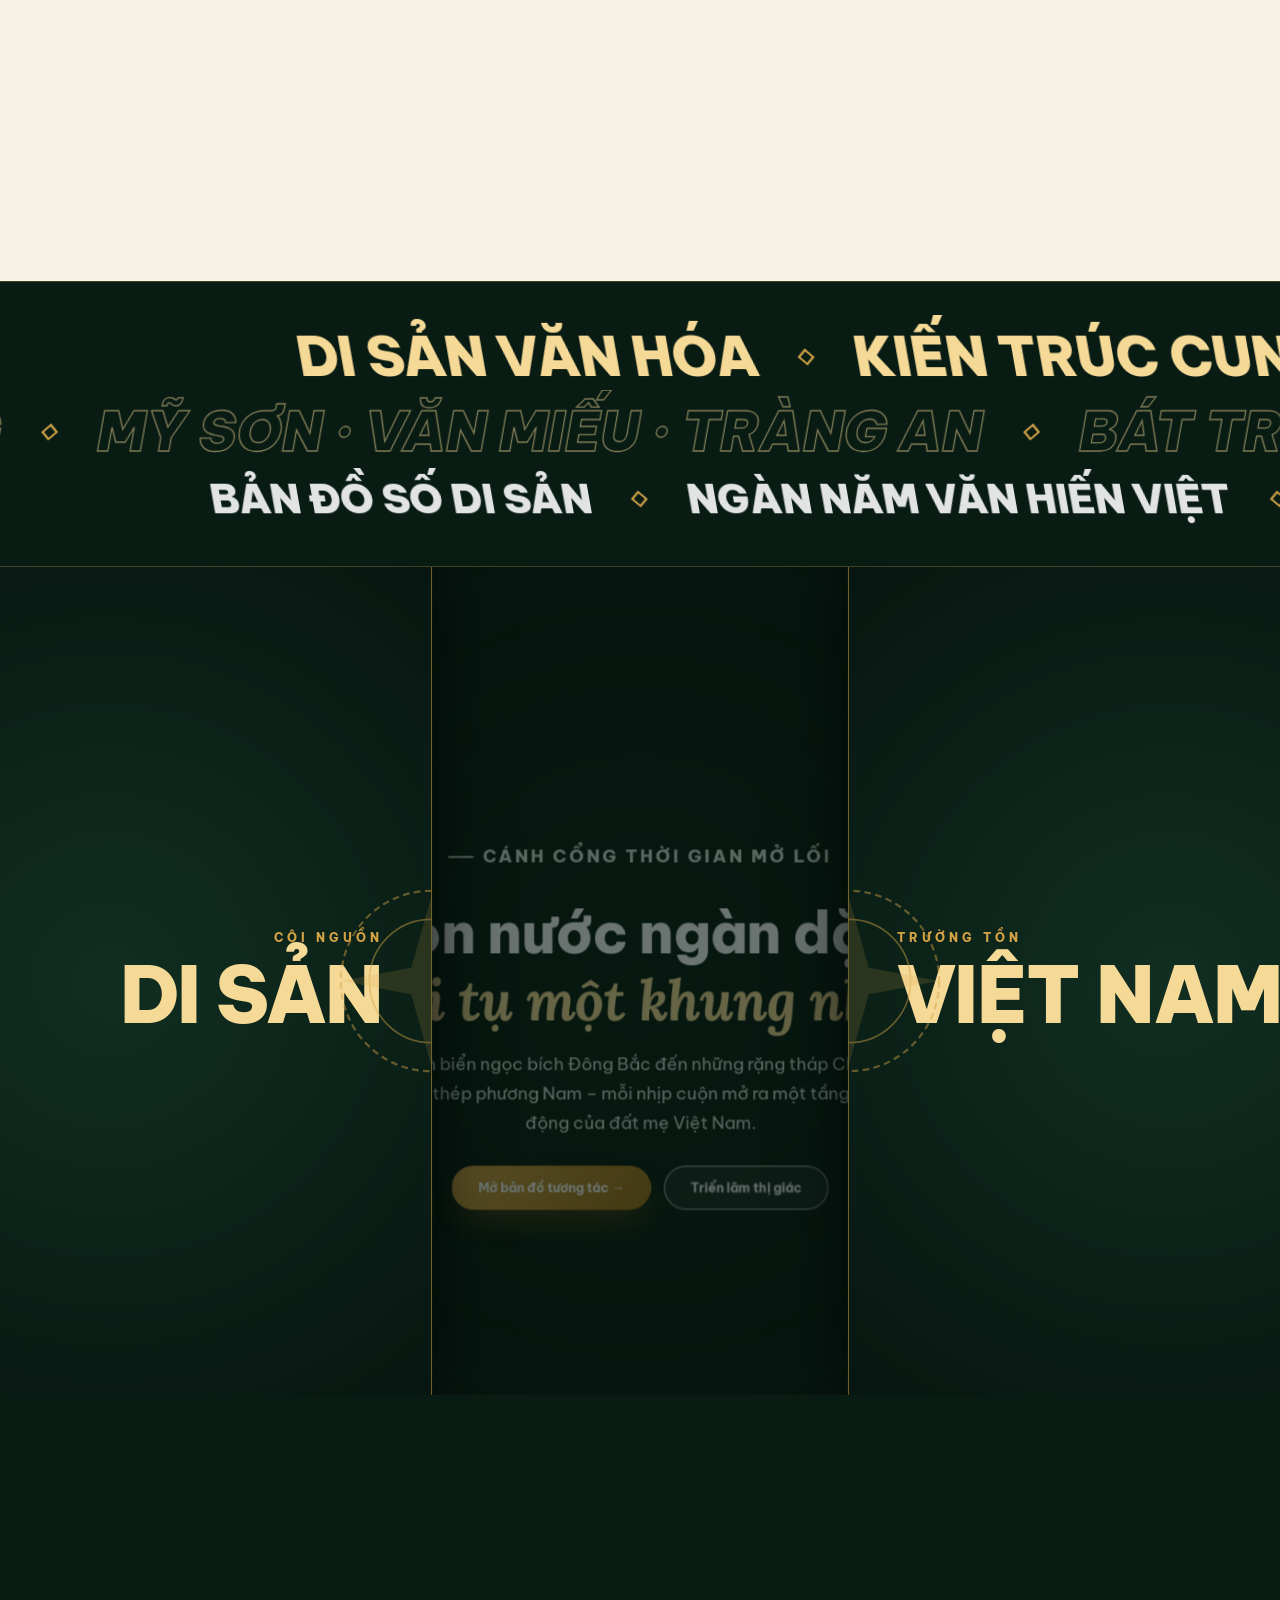
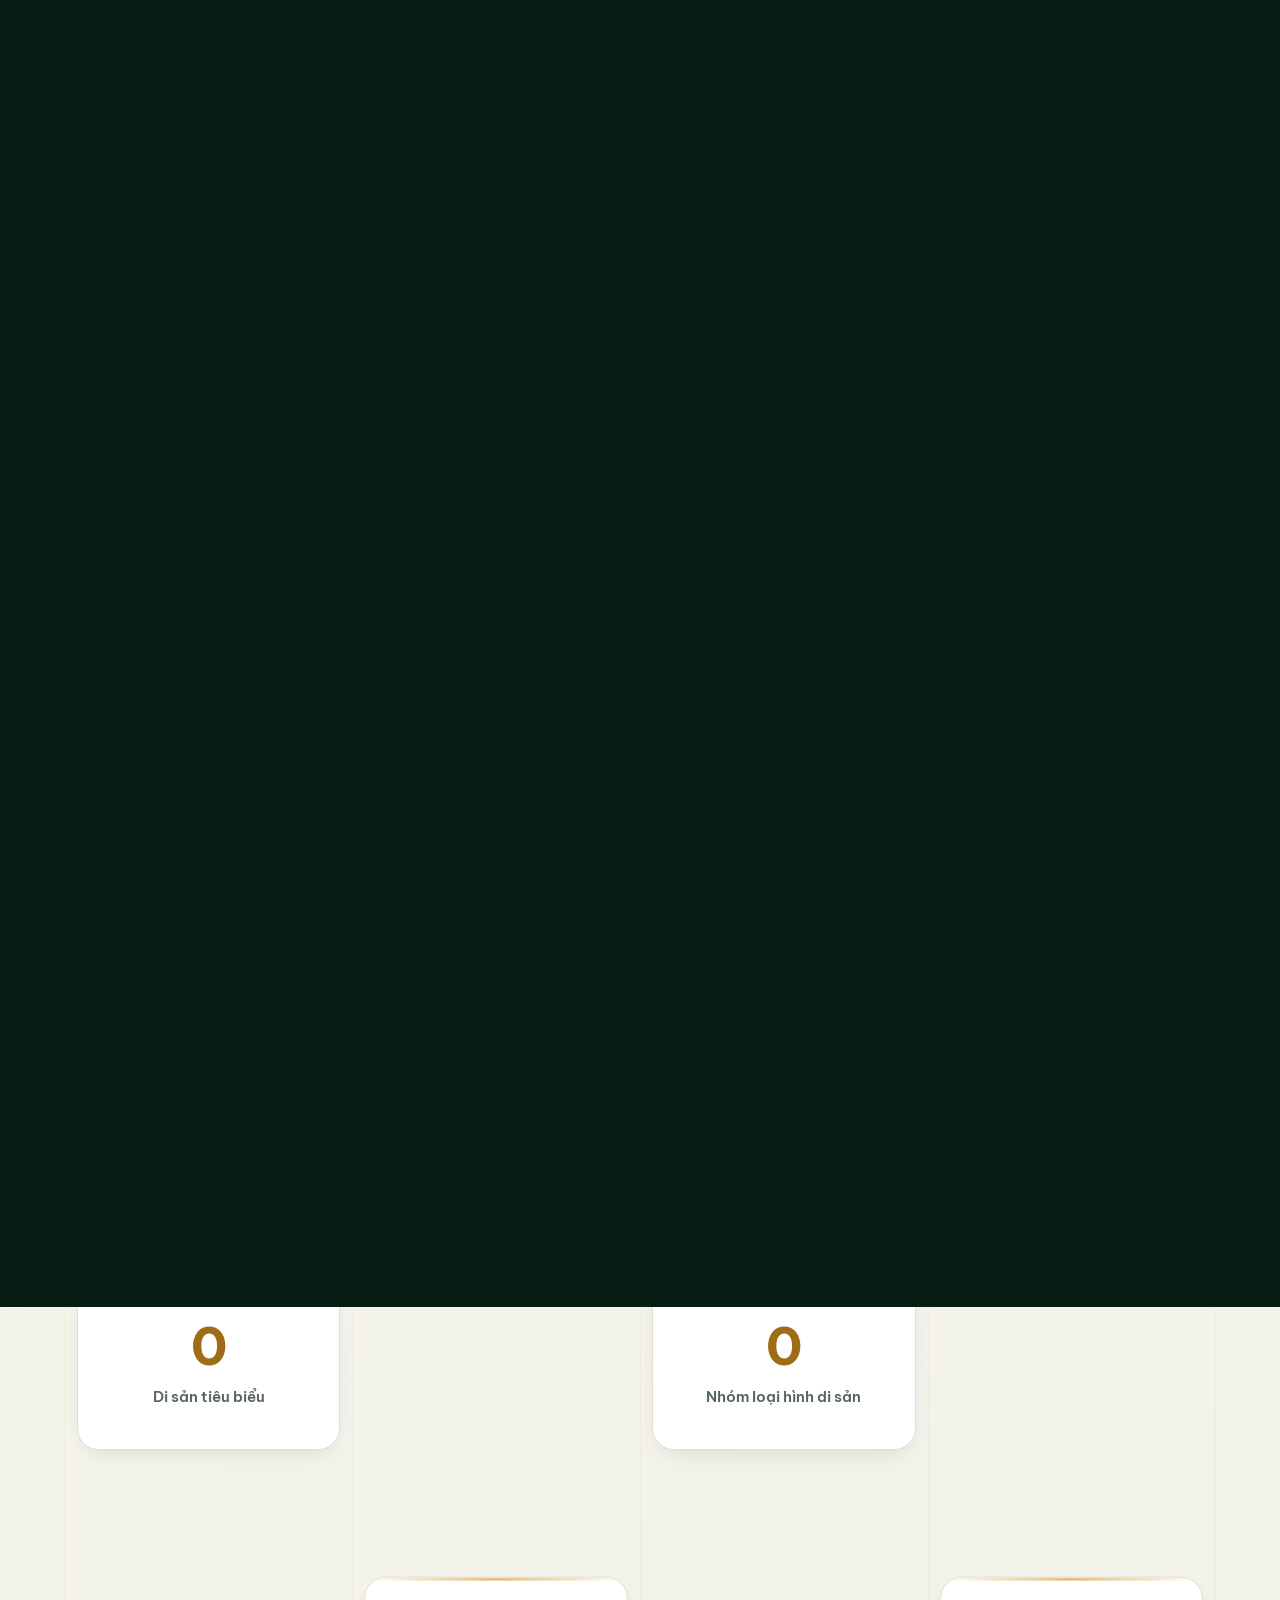
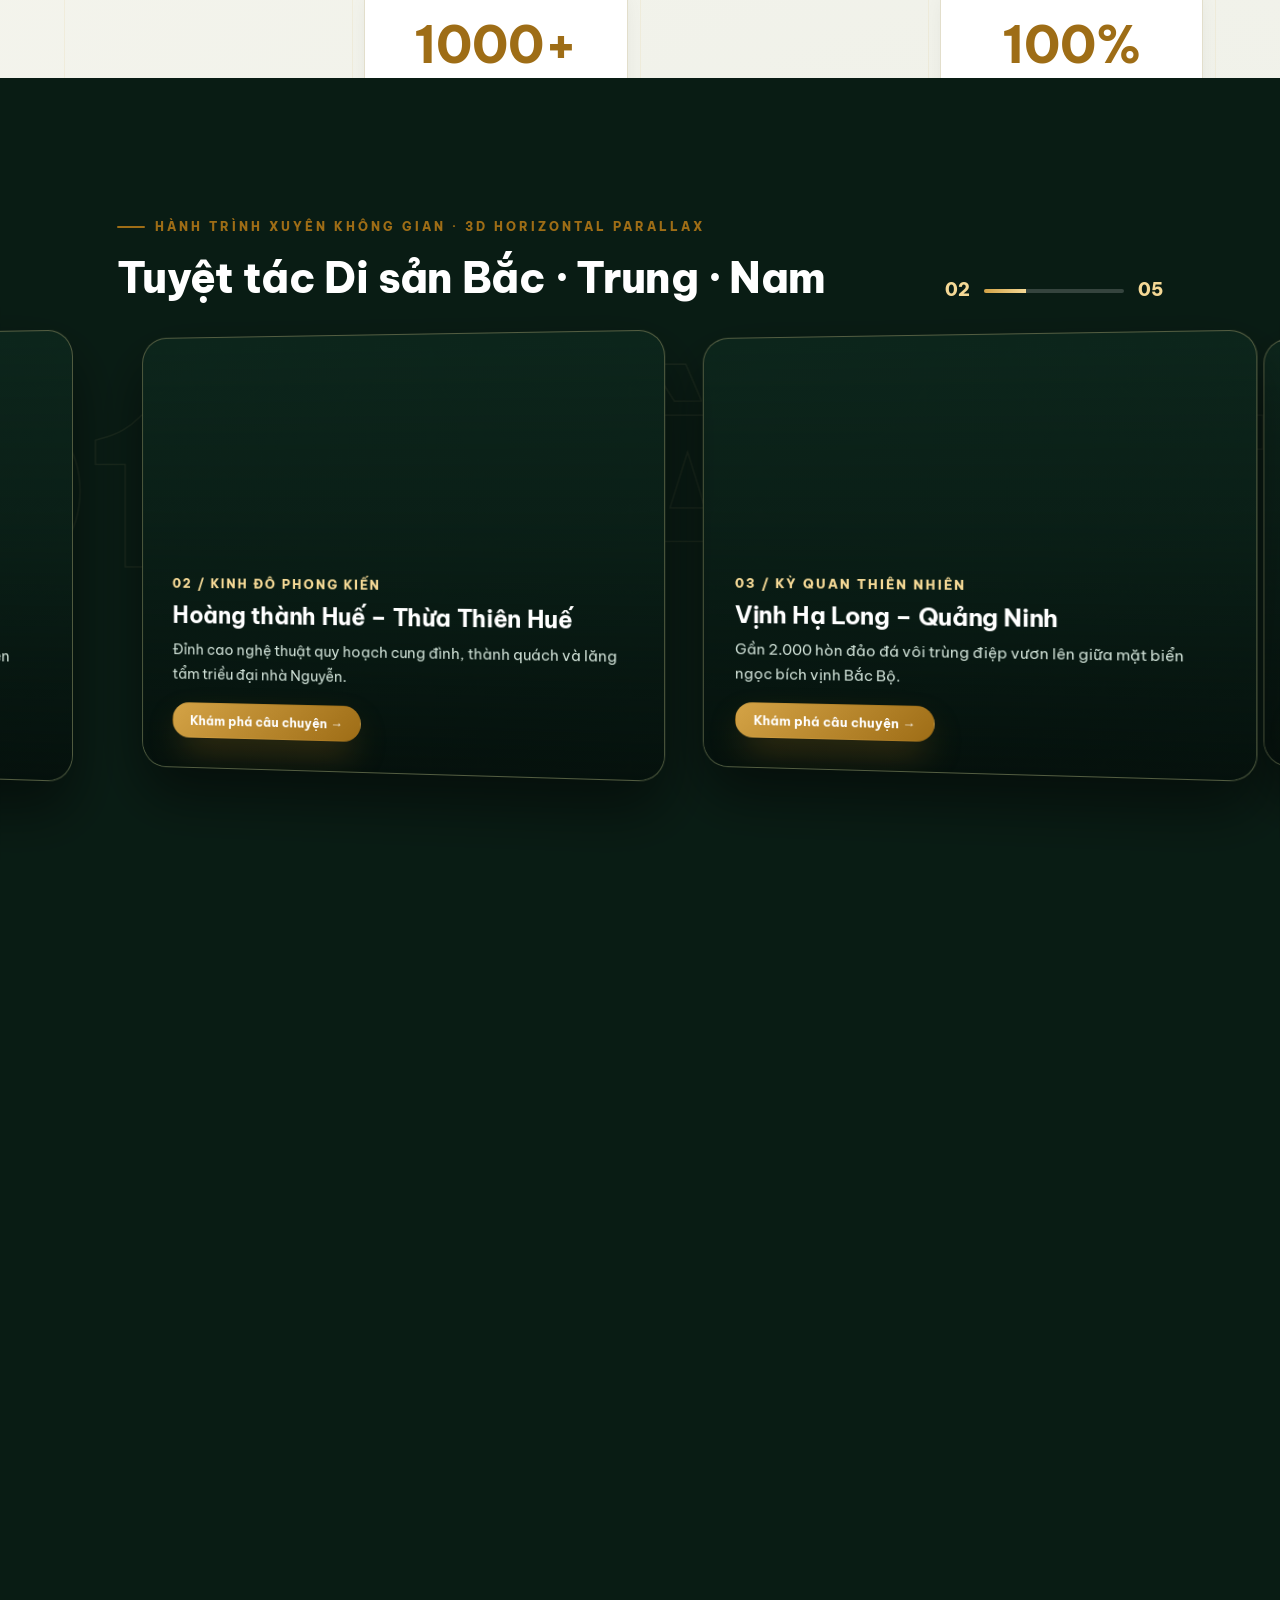
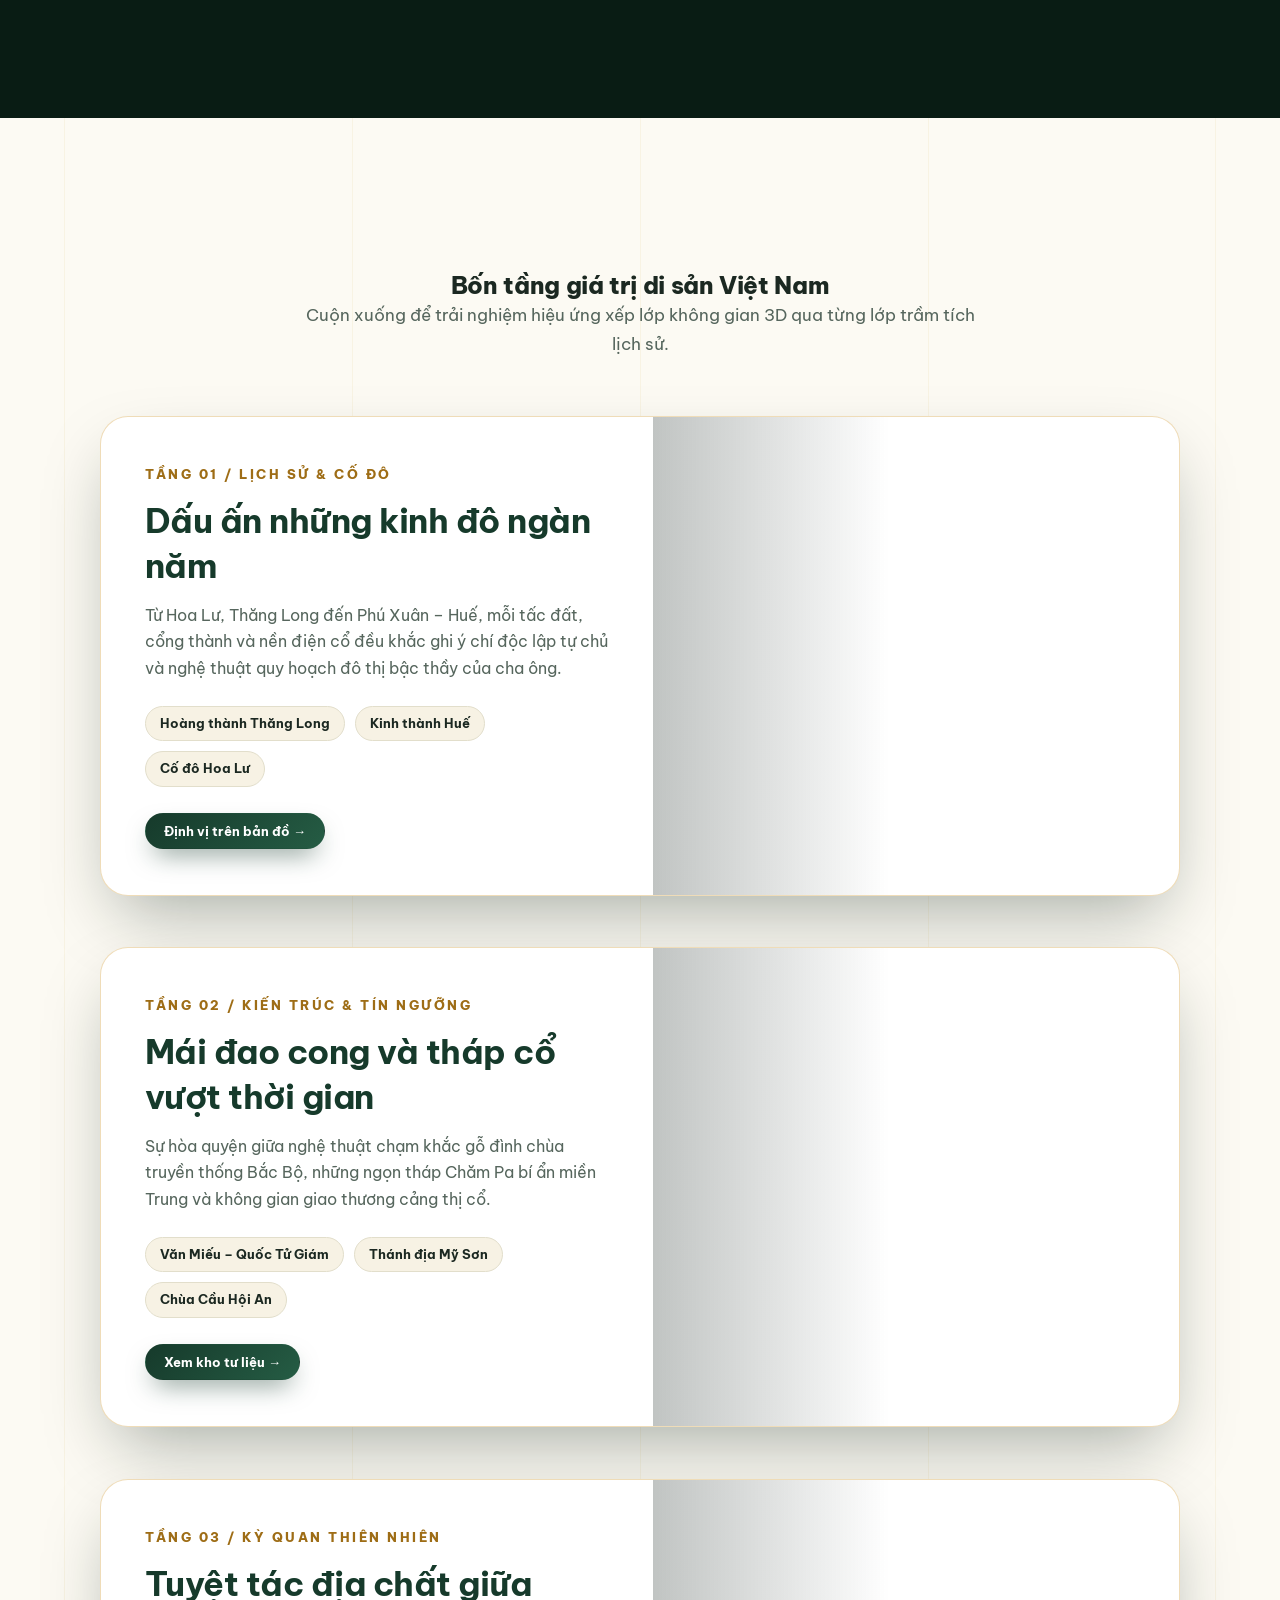
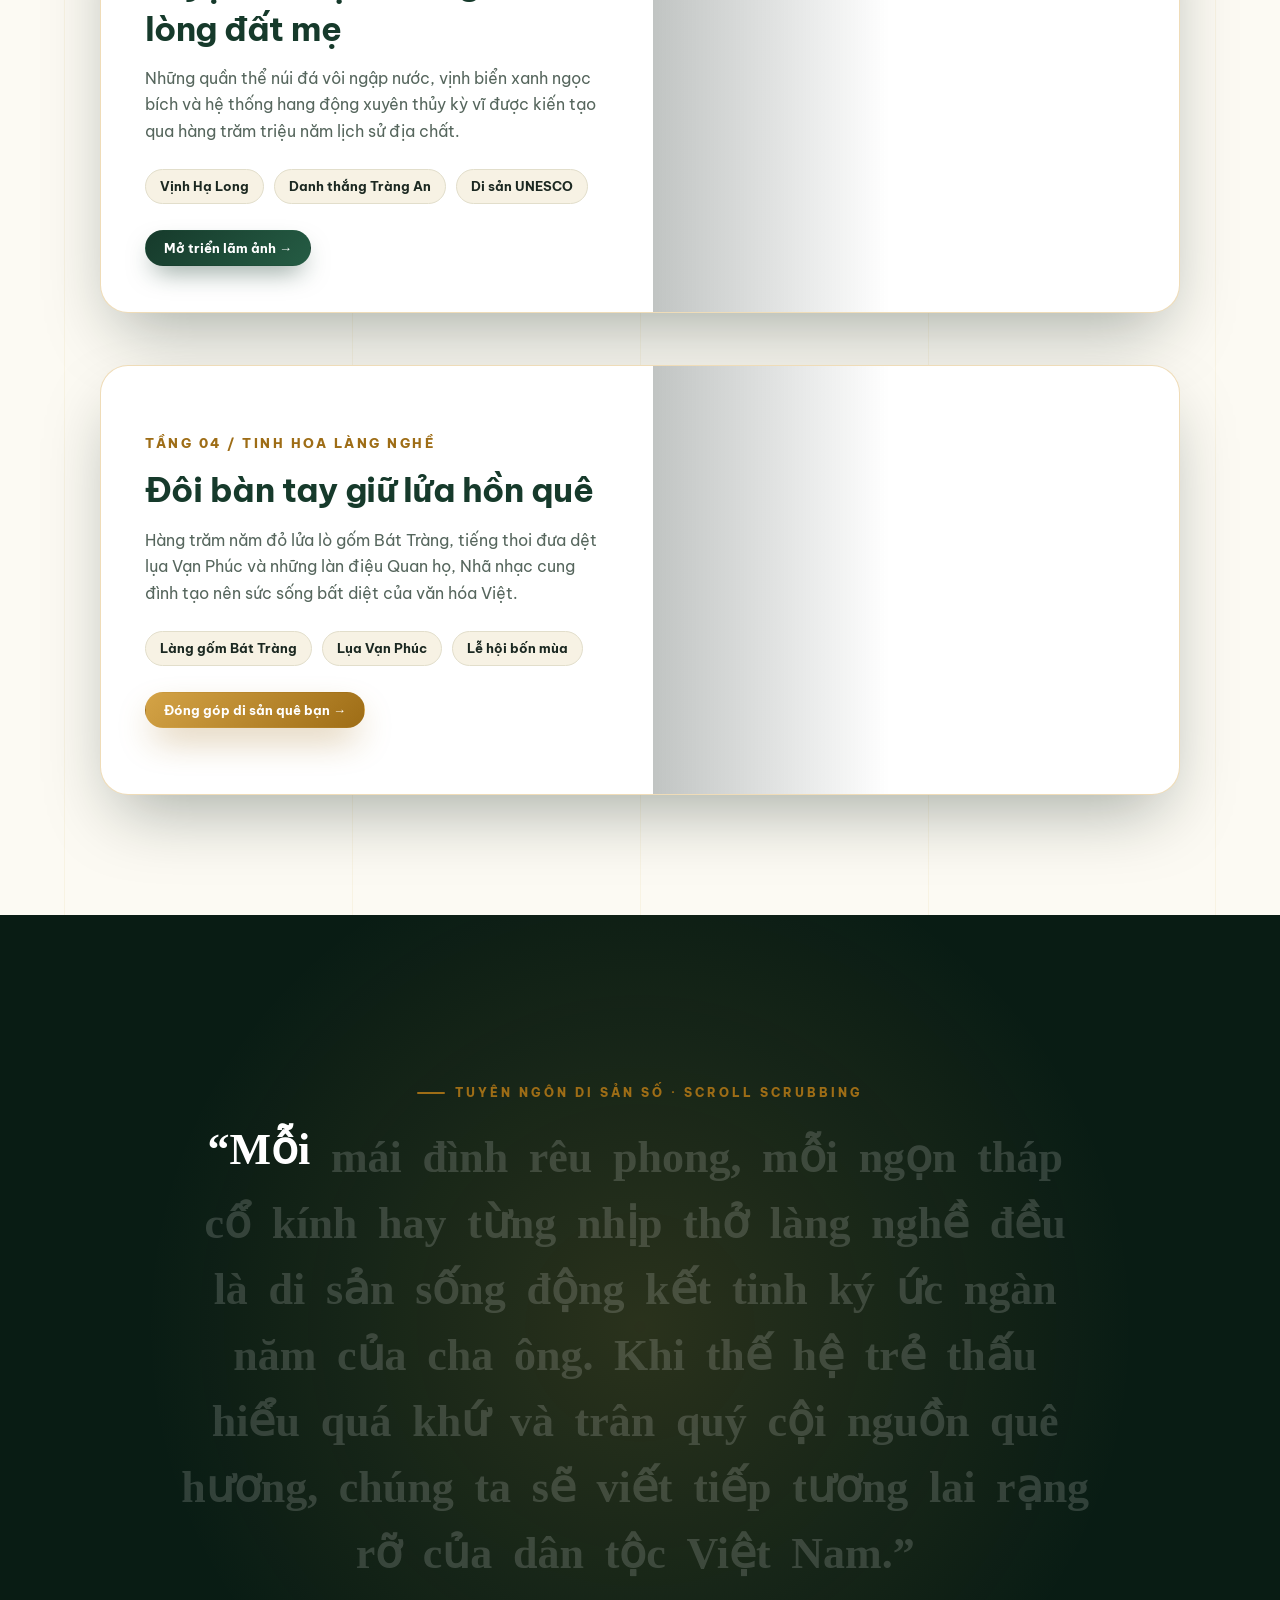
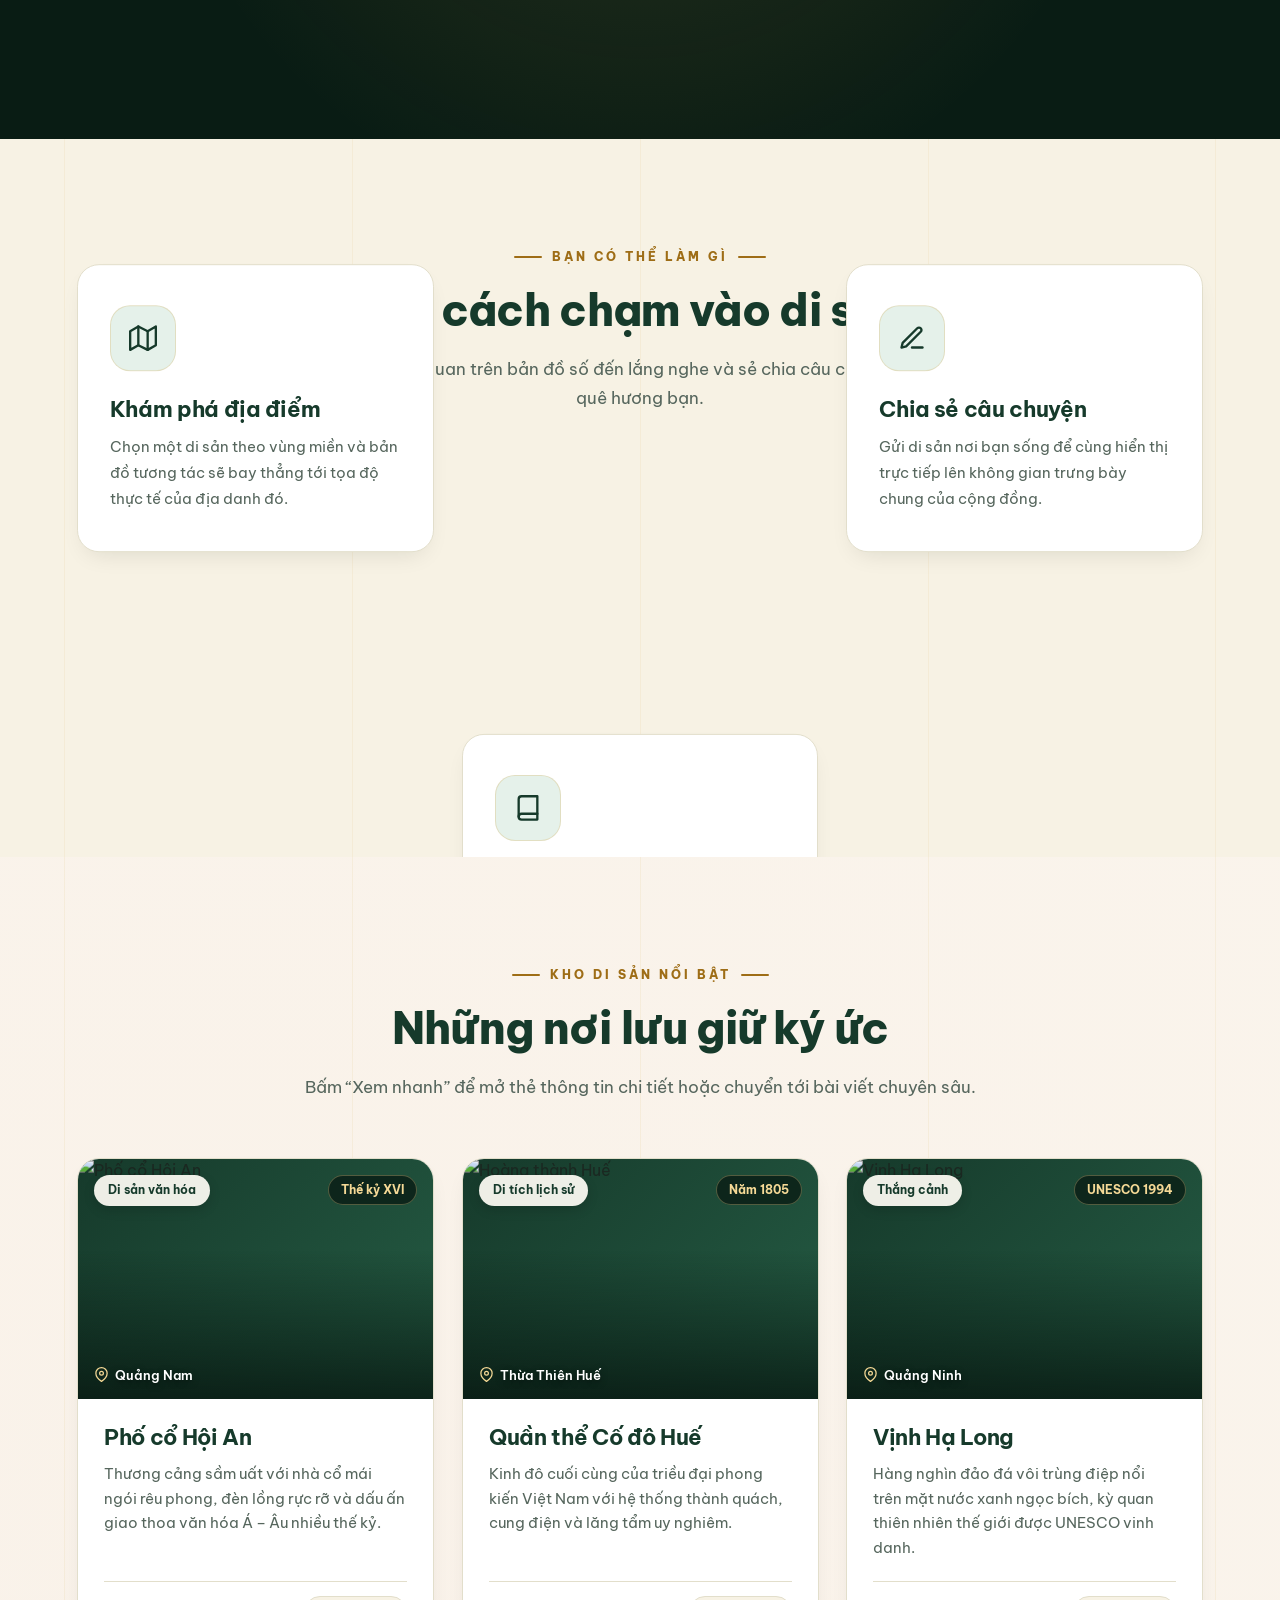
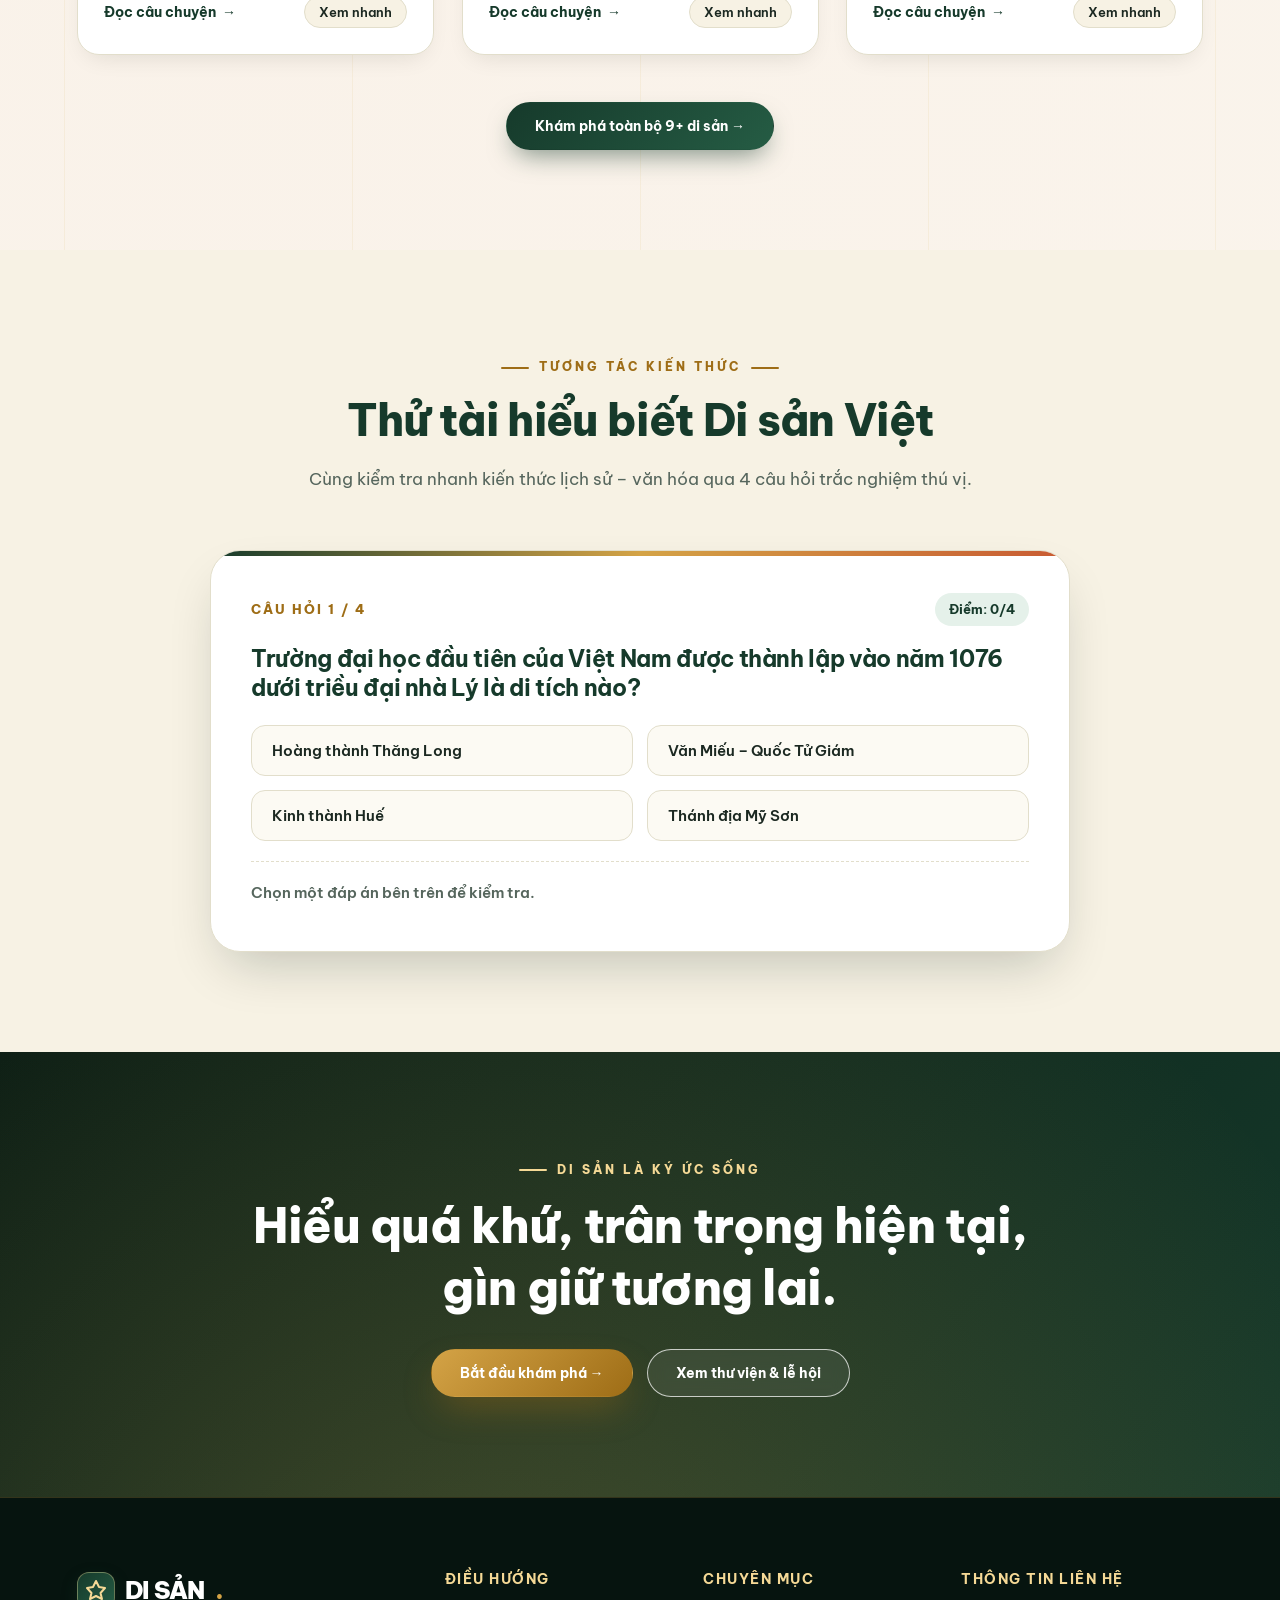
==== commit 643e11c8: "feat: add 120fps Lerp Inertia Parallax engine, Split Curtain 3D Reveal, GPU clip-path Arch Portal, V" ====
--- a/index.html
+++ b/index.html
@@ -37,15 +37,45 @@
 </header>
 
 <main>
+<!-- HUD La bàn Cuộn Parallax nổi bên phải màn hình -->
+<aside class="parallax-hud" id="parallax-hud" aria-hidden="true">
+    <div class="hud-compass">
+        <svg class="hud-wheel" id="hud-wheel" viewBox="0 0 100 100">
+            <circle cx="50" cy="50" r="44" fill="none" stroke="currentColor" stroke-width="1.2" stroke-dasharray="3 3"/>
+            <circle cx="50" cy="50" r="32" fill="none" stroke="currentColor" stroke-width="1"/>
+            <path d="M50 8 L54 46 L92 50 L54 54 L50 92 L46 54 L8 50 L46 46 Z" fill="currentColor" opacity="0.75"/>
+        </svg>
+        <span class="hud-pct" id="hud-pct">00%</span>
+    </div>
+    <div class="hud-dots">
+        <a href="#home" class="hud-dot active" title="Mở đầu"></a>
+        <a href="#portal-showcase" class="hud-dot" title="Cổng vòm kiến trúc"></a>
+        <a href="#curtain-showcase" class="hud-dot" title="Bức màn di sản"></a>
+        <a href="#hscroll-showcase" class="hud-dot" title="Hành trình ngang"></a>
+        <a href="#stack-showcase" class="hud-dot" title="4 tầng văn hiến"></a>
+        <a href="#scrub-manifesto" class="hud-dot" title="Tuyên ngôn"></a>
+    </div>
+</aside>
+
 <section class="hero" id="home">
     <div class="hero-bg-parallax" aria-hidden="true"></div>
+    <div class="hero-sunburst" id="hero-sunburst" aria-hidden="true">
+        <svg viewBox="0 0 400 400">
+            <circle cx="200" cy="200" r="188" fill="none" stroke="currentColor" stroke-width="1" stroke-dasharray="4 6"/>
+            <circle cx="200" cy="200" r="154" fill="none" stroke="currentColor" stroke-width="1.2"/>
+            <circle cx="200" cy="200" r="118" fill="none" stroke="currentColor" stroke-width="1" stroke-dasharray="10 6"/>
+            <circle cx="200" cy="200" r="78" fill="none" stroke="currentColor" stroke-width="1.5"/>
+            <path d="M200 26 L212 178 L374 200 L212 222 L200 374 L188 222 L26 200 L188 178 Z" fill="currentColor" opacity="0.22"/>
+            <path d="M77 77 L186 176 L323 77 L224 186 L323 323 L214 224 L77 323 L176 214 Z" fill="currentColor" opacity="0.14"/>
+        </svg>
+    </div>
     <div class="arch-grid-lines" aria-hidden="true"><span></span><span></span><span></span><span></span></div>
-    <div class="hero-giant-text" id="hero-giant-text" aria-hidden="true">DI SẢN VIỆT NAM · NGÀN NĂM VĂN HIẾN</div>
-    <span class="orb o1" data-speed="-0.22"></span>
-    <span class="orb o2" data-speed="0.18"></span>
-    <span class="orb o3" data-speed="-0.14"></span>
-
-    <div class="hero-content" data-speed="-0.1">
+    <div class="hero-giant-text" id="hero-giant-text" aria-hidden="true">DI SẢN VIỆT NAM · NGÀN NĂM VĂN HIẾN · HERITAGE</div>
+    <span class="orb o1" data-speed="-0.36"></span>
+    <span class="orb o2" data-speed="0.28"></span>
+    <span class="orb o3" data-speed="-0.24"></span>
+
+    <div class="hero-content" id="hero-content-parallax">
         <p class="eyebrow reveal">KHÁM PHÁ · KẾT NỐI · LƯU GIỮ</p>
         <h1 class="reveal" style="--d:.1s">Bản đồ di sản <em>quê mình</em></h1>
         <p class="sub reveal" style="--d:.2s">Mỗi địa điểm là một dấu ấn lịch sử ngàn năm. Cùng hành trình khám phá <b class="typed" data-words="di tích lịch sử hào hùng|làng nghề truyền thống|kiến trúc cổ kính|câu chuyện quê hương">di tích lịch sử hào hùng</b></p>
@@ -68,7 +98,7 @@
             </span>
         </div>
     </div>
-    <div class="hero-showcase" data-speed="0.16" aria-hidden="true">
+    <div class="hero-showcase" id="hero-cards-parallax" aria-hidden="true">
         <div class="hero-card">
             <b>9+</b>
             <span>Địa điểm di sản tiêu biểu khắp 3 miền Bắc · Trung · Nam đang chờ bạn khám phá</span>
@@ -90,12 +120,12 @@
     </div>
 </div>
 
-<!-- 1. CỔNG VÒM KIẾN TRÚC PARALLAX MỞ RỘNG + CHỮ TÁCH ĐÔI (Phong cách ERA Residence) -->
+<!-- 1. CỔNG VÒM KIẾN TRÚC PARALLAX MỞ RỘNG + CHỮ TÁCH ĐÔI ĐA TẦNG (Phong cách ERA Residence) -->
 <section class="portal-section" id="portal-showcase">
     <div class="portal-sticky">
         <div class="arch-grid-lines" aria-hidden="true"><span></span><span></span><span></span><span></span></div>
         <div class="portal-header" id="portal-header">
-            <p class="eyebrow">CỬA SỔ VƯỢT THỜI GIAN · SCROLL PARALLAX</p>
+            <p class="eyebrow">CỬA SỔ VƯỢT THỜI GIAN · MULTI-LAYER PARALLAX</p>
             <h2>Chạm vào chiều sâu kiến trúc Việt</h2>
         </div>
         <div class="portal-stage">
@@ -104,20 +134,35 @@
 
             <div class="portal-side-card left" id="portal-card-left" aria-hidden="true">
                 <img src="https://images.unsplash.com/photo-1573270689103-d7a4e42b609a?auto=format&fit=crop&w=600&q=80" alt="Thánh địa Mỹ Sơn" loading="lazy">
+                <span class="portal-side-label">Mỹ Sơn · Thế kỷ IV</span>
             </div>
             <div class="portal-side-card right" id="portal-card-right" aria-hidden="true">
                 <img src="https://images.unsplash.com/photo-1509030450996-dd1a26dda07a?auto=format&fit=crop&w=600&q=80" alt="Văn Miếu Quốc Tử Giám" loading="lazy">
+                <span class="portal-side-label">Văn Miếu · Năm 1070</span>
+            </div>
+
+            <div class="portal-floating-pill top-right" id="portal-pill-tr" aria-hidden="true">
+                <svg class="svg-icon sm" viewBox="0 0 24 24"><path d="M12 2L15 8L21 9L16.5 14L18 20L12 17L6 20L7.5 14L3 9L9 8L12 2Z"/></svg>
+                <span>Di sản Thế giới UNESCO</span>
+            </div>
+            <div class="portal-floating-pill bottom-left" id="portal-pill-bl" aria-hidden="true">
+                <svg class="svg-icon sm" viewBox="0 0 24 24"><circle cx="12" cy="12" r="10"/><polyline points="12 6 12 12 16 14"/></svg>
+                <span>Bảo tồn nguyên bản</span>
             </div>
 
             <div class="portal-arch" id="portal-arch">
                 <img id="portal-img" src="https://images.unsplash.com/photo-1583417319070-4a69db38a482?auto=format&fit=crop&w=1920&q=85" alt="Kiến trúc Hoàng thành Huế">
                 <div class="portal-overlay">
                     <div class="portal-top-bar">
-                        <span class="portal-coords">16°28'11"N · 107°34'43"E · KINH ĐÔ CỔ</span>
-                        <div class="mood-switcher" role="group" aria-label="Chuyển đổi sắc thái Ngày và Đêm">
+                        <span class="portal-coords" id="portal-coords">16°28'11"N · 107°34'43"E · KINH ĐÔ CỔ</span>
+                        <div class="mood-switcher" role="group" aria-label="Chuyển đổi sắc thái không gian">
                             <button type="button" class="mood-btn active" data-mood="day">
                                 <svg class="svg-icon sm" viewBox="0 0 24 24" aria-hidden="true"><circle cx="12" cy="12" r="4"/><path d="M12 2v2M12 20v2M4.93 4.93l1.41 1.41M17.66 17.66l1.41 1.41M2 12h2M20 12h2M6.34 17.66l-1.41 1.41M19.07 4.93l-1.41 1.41"/></svg>
-                                Bình Minh Di Sản
+                                Bình Minh Cố Đô
+                            </button>
+                            <button type="button" class="mood-btn" data-mood="sunset">
+                                <svg class="svg-icon sm" viewBox="0 0 24 24" aria-hidden="true"><path d="M17 18a5 5 0 0 0-10 0"/><line x1="12" y1="2" x2="12" y2="9"/><line x1="4.22" y1="10.22" x2="5.64" y2="11.64"/><line x1="1" y1="18" x2="3" y2="18"/><line x1="21" y1="18" x2="23" y2="18"/><line x1="18.36" y1="11.64" x2="19.78" y2="10.22"/><line x1="23" y1="22" x2="1" y2="22"/></svg>
+                                Hoàng Hôn Tháp Cổ
                             </button>
                             <button type="button" class="mood-btn" data-mood="night">
                                 <svg class="svg-icon sm" viewBox="0 0 24 24" aria-hidden="true"><path d="M21 12.79A9 9 0 1 1 11.21 3 7 7 0 0 0 21 12.79z"/></svg>
@@ -125,24 +170,78 @@
                             </button>
                         </div>
                     </div>
-                    <div class="portal-bottom-caption">
+                    <div class="portal-bottom-caption" id="portal-caption">
                         <span id="portal-tag">KIẾN TRÚC CUNG ĐÌNH &amp; ĐÔ THỊ CỔ</span>
                         <h3 id="portal-title">Vẻ đẹp trường tồn qua hàng thế kỷ</h3>
-                        <p id="portal-desc">Cuộn chuột xuống để mở rộng khung vòm kiến trúc và chuyển đổi giữa sắc nắng bình minh cùng đêm hội hoa đăng huyền ảo.</p>
-                    </div>
-                </div>
-            </div>
-        </div>
-    </div>
-</section>
-
-<!-- 2. DẢI CHỮ KINETIC PARALLAX ĐỐI NGƯỢC THEO TỐC ĐỘ CUỘN -->
+                        <p id="portal-desc">Cuộn chuột xuống để mở rộng khung vòm kiến trúc toàn màn hình và cảm nhận hiệu ứng chiều sâu không gian đa lớp.</p>
+                    </div>
+                </div>
+            </div>
+        </div>
+    </div>
+</section>
+
+<!-- 2. DẢI CHỮ KINETIC 3 TẦNG NGHIÊNG THEO GIA TỐC CUỘN (Velocity-Skew Kinetic Ribbons) -->
 <section class="kinetic-bands" aria-hidden="true">
     <div class="kinetic-row r1" id="kinetic-r1">
         <span>DI SẢN VĂN HÓA</span><span>KIẾN TRÚC CUNG ĐÌNH</span><span>LÀNG NGHỀ CỔ TRUYỀN</span><span>KỲ QUAN THIÊN NHIÊN</span><span>KÝ ỨC DÂN TỘC</span><span>DI SẢN VĂN HÓA</span><span>KIẾN TRÚC CUNG ĐÌNH</span>
     </div>
     <div class="kinetic-row r2" id="kinetic-r2">
         <span>HỘI AN · HUẾ · HẠ LONG</span><span>MỸ SƠN · VĂN MIẾU · TRÀNG AN</span><span>BÁT TRÀNG · THĂNG LONG · CỦ CHI</span><span>HỘI AN · HUẾ · HẠ LONG</span><span>MỸ SƠN · VĂN MIẾU · TRÀNG AN</span>
+    </div>
+    <div class="kinetic-row r3" id="kinetic-r3">
+        <span>BẢN ĐỒ SỐ DI SẢN</span><span>NGÀN NĂM VĂN HIẾN VIỆT</span><span>LƯU GIỮ CHO MUÔN ĐỜI SAU</span><span>BẢN ĐỒ SỐ DI SẢN</span><span>NGÀN NĂM VĂN HIẾN VIỆT</span>
+    </div>
+</section>
+
+<!-- 3. BỨC MÀN KHÔNG GIAN TÁCH ĐÔI & CỬA SỔ CHIỀU SÂU 3D (Split Curtain Parallax Reveal) -->
+<section class="curtain-section" id="curtain-showcase">
+    <div class="curtain-sticky">
+        <!-- Lớp hậu cảnh chiều sâu bên trong mở ra khi cánh cổng tách đôi -->
+        <div class="curtain-deep-stage">
+            <img class="curtain-bg-img" id="curtain-bg-img" src="https://images.unsplash.com/photo-1528127269322-539801943592?auto=format&fit=crop&w=1920&q=85" alt="Kỳ quan Vịnh Hạ Long và Non nước Việt Nam" loading="lazy">
+            <div class="curtain-bg-overlay"></div>
+
+            <!-- Các thẻ ảnh vệ tinh bay nổi đa tốc độ bên trong khung cảnh -->
+            <div class="curtain-float-card cf-left" id="curtain-float-l" aria-hidden="true">
+                <img src="https://images.unsplash.com/photo-1559592413-7cec4d0cae2b?auto=format&fit=crop&w=600&q=80" alt="Thương cảng Hội An" loading="lazy">
+                <span>Thương cảng Hội An · Thế kỷ XVI</span>
+            </div>
+            <div class="curtain-float-card cf-right" id="curtain-float-r" aria-hidden="true">
+                <img src="https://images.unsplash.com/photo-1565193566173-7a0ee3dbe261?auto=format&fit=crop&w=600&q=80" alt="Tinh hoa gốm Bát Tràng" loading="lazy">
+                <span>Gốm cổ Bát Tràng · Thế kỷ XIV</span>
+            </div>
+
+            <div class="curtain-center-content" id="curtain-center">
+                <p class="eyebrow">CÁNH CỔNG THỜI GIAN MỞ LỐI</p>
+                <h2>Non nước ngàn dặm<br><em>Hội tụ một khung nhìn</em></h2>
+                <p>Từ vùng vịnh biển ngọc bích Đông Bắc đến những rặng tháp Chăm cổ kính và địa đạo thép phương Nam – mỗi nhịp cuộn mở ra một tầng ký ức sống động của đất mẹ Việt Nam.</p>
+                <div class="hero-buttons" style="justify-content:center">
+                    <a href="ban-do.html" class="btn btn-primary">Mở bản đồ tương tác →</a>
+                    <a href="thu-vien.html" class="btn btn-outline">Triển lãm thị giác</a>
+                </div>
+            </div>
+        </div>
+
+        <!-- Hai cánh cổng kiến trúc tách sang 2 bên khi cuộn -->
+        <div class="curtain-panel left" id="curtain-left" aria-hidden="true">
+            <div class="curtain-panel-inner">
+                <span class="curtain-sub">CỘI NGUỒN</span>
+                <strong class="curtain-big">DI SẢN</strong>
+                <div class="curtain-seal-half left">
+                    <svg viewBox="0 0 200 200"><circle cx="200" cy="100" r="82" fill="none" stroke="currentColor" stroke-width="2" stroke-dasharray="6 4"/><circle cx="200" cy="100" r="56" fill="none" stroke="currentColor" stroke-width="1.5"/><path d="M200 24 L182 88 L118 100 L182 112 L200 176 Z" fill="currentColor" opacity="0.35"/></svg>
+                </div>
+            </div>
+        </div>
+        <div class="curtain-panel right" id="curtain-right" aria-hidden="true">
+            <div class="curtain-panel-inner">
+                <span class="curtain-sub">TRƯỜNG TỒN</span>
+                <strong class="curtain-big">VIỆT NAM</strong>
+                <div class="curtain-seal-half right">
+                    <svg viewBox="0 0 200 200"><circle cx="0" cy="100" r="82" fill="none" stroke="currentColor" stroke-width="2" stroke-dasharray="6 4"/><circle cx="0" cy="100" r="56" fill="none" stroke="currentColor" stroke-width="1.5"/><path d="M0 24 L18 88 L82 100 L18 112 L0 176 Z" fill="currentColor" opacity="0.35"/></svg>
+                </div>
+            </div>
+        </div>
     </div>
 </section>
 
@@ -150,20 +249,21 @@
     <div class="arch-grid-lines" aria-hidden="true"><span></span><span></span><span></span><span></span></div>
     <div class="container">
         <div class="stats">
-            <div class="stat reveal zoom" data-speed="-0.06"><b data-count="9" data-suffix="+">0</b><span>Di sản tiêu biểu</span></div>
-            <div class="stat reveal zoom" data-speed="0.06" style="--d:.1s"><b data-count="1000" data-suffix="+">0</b><span>Năm lịch sử văn hiến</span></div>
-            <div class="stat reveal zoom" data-speed="-0.06" style="--d:.2s"><b data-count="5">0</b><span>Nhóm loại hình di sản</span></div>
-            <div class="stat reveal zoom" data-speed="0.06" style="--d:.3s"><b data-count="100" data-suffix="%">0</b><span>Dự án phi lợi nhuận</span></div>
-        </div>
-    </div>
-</section>
-
-<!-- 3. DẢI TRƯỢT NGANG PARALLAX KHI CUỘN DỌC (Horizontal Scroll Showcase kiểu ERA Residence) -->
+            <div class="stat reveal zoom" data-speed="-0.12"><b data-count="9" data-suffix="+">0</b><span>Di sản tiêu biểu</span></div>
+            <div class="stat reveal zoom" data-speed="0.12" style="--d:.1s"><b data-count="1000" data-suffix="+">0</b><span>Năm lịch sử văn hiến</span></div>
+            <div class="stat reveal zoom" data-speed="-0.12" style="--d:.2s"><b data-count="5">0</b><span>Nhóm loại hình di sản</span></div>
+            <div class="stat reveal zoom" data-speed="0.12" style="--d:.3s"><b data-count="100" data-suffix="%">0</b><span>Dự án phi lợi nhuận</span></div>
+        </div>
+    </div>
+</section>
+
+<!-- 4. DẢI TRƯỢT NGANG PARALLAX KHI CUỘN DỌC + NGHIÊNG 3D THEO TỐC ĐỘ (Horizontal Scroll Showcase) -->
 <section class="hscroll-section" id="hscroll-showcase">
     <div class="hscroll-sticky">
+        <div class="hscroll-bg-watermark" id="hscroll-watermark" aria-hidden="true">01 — HÀNH TRÌNH DI SẢN</div>
         <div class="hscroll-top">
             <div>
-                <p class="eyebrow">HÀNH TRÌNH XUYÊN KHÔNG GIAN</p>
+                <p class="eyebrow">HÀNH TRÌNH XUYÊN KHÔNG GIAN · 3D HORIZONTAL PARALLAX</p>
                 <h2>Tuyệt tác Di sản Bắc · Trung · Nam</h2>
             </div>
             <div class="hscroll-counter">
@@ -319,17 +419,23 @@
     </div>
 </section>
 
-<!-- 5. TUYÊN NGÔN CHỮ SÁNG DẦN THEO NHỊP CUỘN (Scroll-Scrubbed Word Reveal) -->
+<!-- 6. TUYÊN NGÔN CHỮ SÁNG DẦN THEO NHỊP CUỘN + 4 KHUNG ẢNH VỆ TINH (Scroll-Scrubbed Word Reveal) -->
 <section class="scrub-section" id="scrub-manifesto">
-    <div class="scrub-float-img f1" data-speed="-0.22" aria-hidden="true">
+    <div class="scrub-float-img f1" data-speed="-0.38" aria-hidden="true">
         <img src="https://images.unsplash.com/photo-1559592413-7cec4d0cae2b?auto=format&fit=crop&w=600&q=80" alt="Đèn lồng Hội An" loading="lazy">
     </div>
-    <div class="scrub-float-img f2" data-speed="0.22" aria-hidden="true">
+    <div class="scrub-float-img f2" data-speed="0.42" aria-hidden="true">
         <img src="https://images.unsplash.com/photo-1528127269322-539801943592?auto=format&fit=crop&w=600&q=80" alt="Vịnh Hạ Long" loading="lazy">
     </div>
+    <div class="scrub-float-img f3" data-speed="-0.3" aria-hidden="true">
+        <img src="https://images.unsplash.com/photo-1583417319070-4a69db38a482?auto=format&fit=crop&w=600&q=80" alt="Hoàng thành Huế" loading="lazy">
+    </div>
+    <div class="scrub-float-img f4" data-speed="0.32" aria-hidden="true">
+        <img src="https://images.unsplash.com/photo-1573270689103-d7a4e42b609a?auto=format&fit=crop&w=600&q=80" alt="Thánh địa Mỹ Sơn" loading="lazy">
+    </div>
     <div class="scrub-container">
-        <p class="eyebrow" style="justify-content:center">TUYÊN NGÔN DI SẢN SỐ</p>
-        <p class="scrub-text" id="scrub-text" data-gold="di,sản,ký,ức,quá,khứ,tương,lai,quê,hương">
+        <p class="eyebrow" style="justify-content:center">TUYÊN NGÔN DI SẢN SỐ · SCROLL SCRUBBING</p>
+        <p class="scrub-text" id="scrub-text" data-gold="di,sản,ký,ức,quá,khứ,tương,lai,quê,hương,dân,tộc,việt,nam">
             “Mỗi mái đình rêu phong, mỗi ngọn tháp cổ kính hay từng nhịp thở làng nghề đều là di sản sống động kết tinh ký ức ngàn năm của cha ông. Khi thế hệ trẻ thấu hiểu quá khứ và trân quý cội nguồn quê hương, chúng ta sẽ viết tiếp tương lai rạng rỡ của dân tộc Việt Nam.”
         </p>
     </div>
@@ -344,21 +450,21 @@
             <p class="lead reveal">Từ định vị trực quan trên bản đồ số đến lắng nghe và sẻ chia câu chuyện của chính quê hương bạn.</p>
         </div>
         <div class="features">
-            <a href="ban-do.html" class="feature reveal" data-speed="-0.04">
+            <a href="ban-do.html" class="feature reveal" data-speed="-0.11">
                 <div class="icon">
                     <svg class="svg-icon lg" viewBox="0 0 24 24" aria-hidden="true"><polygon points="1 6 1 22 8 18 16 22 23 18 23 2 16 6 8 2 1 6"/><line x1="8" y1="2" x2="8" y2="18"/><line x1="16" y1="6" x2="16" y2="22"/></svg>
                 </div>
                 <h3>Khám phá địa điểm</h3>
                 <p>Chọn một di sản theo vùng miền và bản đồ tương tác sẽ bay thẳng tới tọa độ thực tế của địa danh đó.</p>
             </a>
-            <a href="cau-chuyen.html" class="feature reveal" data-speed="0.04" style="--d:.12s">
+            <a href="cau-chuyen.html" class="feature reveal" data-speed="0.11" style="--d:.12s">
                 <div class="icon">
                     <svg class="svg-icon lg" viewBox="0 0 24 24" aria-hidden="true"><path d="M4 19.5A2.5 2.5 0 0 1 6.5 17H20"/><path d="M6.5 2H20v20H6.5A2.5 2.5 0 0 1 4 19.5v-15A2.5 2.5 0 0 1 6.5 2z"/></svg>
                 </div>
                 <h3>Tìm hiểu lịch sử</h3>
                 <p>Đọc và nghe những câu chuyện được sưu tầm, đối chiếu tư liệu lịch sử gắn liền với từng mái đình, bến nước.</p>
             </a>
-            <a href="dong-gop.html" class="feature reveal" data-speed="-0.04" style="--d:.24s">
+            <a href="dong-gop.html" class="feature reveal" data-speed="-0.11" style="--d:.24s">
                 <div class="icon">
                     <svg class="svg-icon lg" viewBox="0 0 24 24" aria-hidden="true"><path d="M12 20h9"/><path d="M16.5 3.5a2.121 2.121 0 0 1 3 3L7 19l-4 1 1-4L16.5 3.5z"/></svg>
                 </div>
--- a/style.css
+++ b/style.css
@@ -2561,20 +2561,107 @@
     transform: translateY(-4px);
 }
 
-/* ---------- Hiệu ứng Scroll Parallax kiểu ERA Residence ---------- */
+/* ---------- Hiệu ứng Scroll Parallax Đột Phá (GPU-Accelerated + Lerp Inertia) ---------- */
 [data-speed] {
+    will-change: translate;
+}
+
+/* HUD La bàn Cuộn Parallax nổi bên phải */
+.parallax-hud {
+    position: fixed;
+    right: 20px;
+    top: 50%;
+    transform: translateY(-50%);
+    z-index: 120;
+    display: flex;
+    flex-direction: column;
+    align-items: center;
+    gap: 14px;
+    padding: 12px 9px;
+    border-radius: 40px;
+    background: rgba(6, 20, 14, 0.72);
+    border: 1px solid rgba(212, 163, 70, 0.35);
+    backdrop-filter: blur(12px);
+    -webkit-backdrop-filter: blur(12px);
+    box-shadow: 0 16px 36px rgba(0, 0, 0, 0.35);
+}
+
+.hud-compass {
+    display: flex;
+    flex-direction: column;
+    align-items: center;
+    gap: 4px;
+    color: var(--gold-light);
+}
+
+.hud-wheel {
+    width: 34px;
+    height: 34px;
     will-change: transform;
 }
 
+.hud-pct {
+    font-family: var(--font-head);
+    font-size: 10px;
+    font-weight: 800;
+    letter-spacing: 0.5px;
+    color: var(--gold-light);
+}
+
+.hud-dots {
+    display: flex;
+    flex-direction: column;
+    gap: 9px;
+    padding: 4px 0;
+}
+
+.hud-dot {
+    width: 8px;
+    height: 8px;
+    border-radius: 50%;
+    background: rgba(245, 217, 150, 0.28);
+    border: 1px solid rgba(245, 217, 150, 0.45);
+    transition: transform 0.25s ease, background 0.25s ease, height 0.25s ease;
+}
+
+.hud-dot:hover,
+.hud-dot.active {
+    background: var(--gold-light);
+    transform: scale(1.35);
+    box-shadow: 0 0 10px rgba(245, 217, 150, 0.8);
+}
+
 .hero-bg-parallax {
     position: absolute;
-    inset: -12% 0;
+    inset: -16% 0;
     background:
-        linear-gradient(108deg, rgba(6, 20, 14, 0.92) 12%, rgba(12, 38, 28, 0.68) 56%, rgba(12, 38, 28, 0.42)),
+        linear-gradient(108deg, rgba(6, 20, 14, 0.92) 12%, rgba(12, 38, 28, 0.66) 56%, rgba(12, 38, 28, 0.38)),
         url("https://images.unsplash.com/photo-1559592413-7cec4d0cae2b?auto=format&fit=crop&w=1920&q=85") center / cover no-repeat;
     will-change: transform;
+    backface-visibility: hidden;
     z-index: 0;
     pointer-events: none;
+}
+
+/* Vòng Mặt Trời Đông Sơn Xoay Theo Cuộn ở Hero */
+.hero-sunburst {
+    position: absolute;
+    right: -120px;
+    top: 50%;
+    width: min(680px, 68vw);
+    height: min(680px, 68vw);
+    margin-top: min(-340px, -34vw);
+    color: var(--gold-light);
+    opacity: 0.22;
+    pointer-events: none;
+    z-index: 1;
+    will-change: transform;
+    backface-visibility: hidden;
+}
+
+.hero-sunburst svg {
+    width: 100%;
+    height: 100%;
 }
 
 /* Đường kẻ khung kiến trúc (Architectural Framing Lines) */
@@ -2599,10 +2686,10 @@
     border-right: 1px solid rgba(212, 163, 70, 0.09);
 }
 
-/* 1. Cổng Vòm Kiến Trúc Mở Rộng Khi Cuộn (ERA Residence Arch Portal Zoom) */
+/* 1. Cổng Vòm Kiến Trúc Mở Rộng Khi Cuộn (ERA Residence Arch Portal Zoom — GPU Clip-Path) */
 .portal-section {
     position: relative;
-    height: 210vh;
+    height: 280vh;
     background: var(--cream);
     overflow: visible;
 }
@@ -2615,15 +2702,15 @@
     flex-direction: column;
     align-items: center;
     justify-content: center;
-    padding: 24px 5%;
+    padding: 16px 4%;
     overflow: hidden;
 }
 
 .portal-header {
     text-align: center;
-    margin-bottom: 22px;
-    z-index: 3;
-    transition: opacity 0.3s ease, transform 0.3s ease;
+    margin-bottom: 18px;
+    z-index: 4;
+    will-change: transform, opacity;
 }
 
 .portal-header h2 {
@@ -2637,22 +2724,25 @@
 
 .portal-arch {
     position: relative;
-    width: min(560px, 88vw);
-    height: 58vh;
-    border-radius: 280px 280px 24px 24px;
+    width: 92vw;
+    height: 78vh;
+    border-radius: 26px;
     overflow: hidden;
-    box-shadow: 0 32px 70px -15px rgba(9, 28, 20, 0.45);
-    border: 2px solid rgba(212, 163, 70, 0.45);
-    will-change: width, height, border-radius;
+    box-shadow: 0 36px 80px -15px rgba(9, 28, 20, 0.52);
+    border: 2px solid rgba(212, 163, 70, 0.5);
+    clip-path: inset(10% 24% 6% 24% round 280px 280px 28px 28px);
+    will-change: clip-path, transform;
+    backface-visibility: hidden;
     z-index: 2;
 }
 
 .portal-arch img {
     width: 100%;
-    height: 120%;
+    height: 124%;
     object-fit: cover;
-    transform: translateY(-8%) scale(1.08);
+    transform: translate3d(0, -10%, 0) scale(1.16);
     will-change: transform, filter;
+    backface-visibility: hidden;
     transition: filter 0.6s ease;
 }
 
@@ -2663,11 +2753,11 @@
 .portal-overlay {
     position: absolute;
     inset: 0;
-    background: linear-gradient(to top, rgba(6, 20, 14, 0.88) 0%, rgba(6, 20, 14, 0.22) 55%, transparent 100%);
+    background: linear-gradient(to top, rgba(6, 20, 14, 0.9) 0%, rgba(6, 20, 14, 0.22) 55%, transparent 100%);
     display: flex;
     flex-direction: column;
     justify-content: space-between;
-    padding: 32px 36px;
+    padding: 34px 42px;
     color: #fff;
 }
 
@@ -2685,10 +2775,10 @@
     letter-spacing: 2px;
     text-transform: uppercase;
     color: var(--gold-light);
-    background: rgba(6, 20, 14, 0.6);
-    padding: 6px 14px;
+    background: rgba(6, 20, 14, 0.65);
+    padding: 7px 16px;
     border-radius: 30px;
-    border: 1px solid rgba(245, 217, 150, 0.3);
+    border: 1px solid rgba(245, 217, 150, 0.35);
     backdrop-filter: blur(8px);
 }
 
@@ -2696,11 +2786,12 @@
     display: inline-flex;
     align-items: center;
     gap: 6px;
-    background: rgba(6, 20, 14, 0.68);
-    border: 1px solid rgba(245, 217, 150, 0.35);
+    background: rgba(6, 20, 14, 0.72);
+    border: 1px solid rgba(245, 217, 150, 0.38);
     padding: 5px;
     border-radius: 40px;
     backdrop-filter: blur(10px);
+    flex-wrap: wrap;
 }
 
 .mood-btn {
@@ -2724,7 +2815,8 @@
 }
 
 .portal-bottom-caption {
-    max-width: 640px;
+    max-width: 680px;
+    will-change: transform, opacity;
 }
 
 .portal-bottom-caption span {
@@ -2738,20 +2830,20 @@
 }
 
 .portal-bottom-caption h3 {
-    font-size: clamp(24px, 3.4vw, 38px);
+    font-size: clamp(24px, 3.6vw, 40px);
     color: #fff;
     margin-bottom: 8px;
 }
 
 .portal-bottom-caption p {
-    font-size: 15px;
+    font-size: 15.5px;
     color: #dce8e0;
 }
 
-/* 2. Dải Trượt Ngang Khi Cuộn Dọc (ERA Residence Horizontal Scroll Gallery) */
+/* 2. Dải Trượt Ngang Khi Cuộn Dọc + Nghiêng 3D Theo Gia Tốc (ERA Residence Horizontal Scroll Gallery) */
 .hscroll-section {
     position: relative;
-    height: 300vh;
+    height: 360vh;
     background: var(--green-dark);
     color: #fff;
 }
@@ -2765,9 +2857,29 @@
     justify-content: center;
     overflow: hidden;
     padding: 36px 0;
+    perspective: 1200px;
+}
+
+.hscroll-bg-watermark {
+    position: absolute;
+    top: 50%;
+    left: 5%;
+    transform: translateY(-50%);
+    font-family: var(--font-head);
+    font-size: clamp(90px, 16vw, 220px);
+    font-weight: 900;
+    color: transparent;
+    -webkit-text-stroke: 1.5px rgba(245, 217, 150, 0.08);
+    white-space: nowrap;
+    pointer-events: none;
+    z-index: 0;
+    will-change: transform;
+    user-select: none;
 }
 
 .hscroll-top {
+    position: relative;
+    z-index: 2;
     max-width: 1200px;
     width: 100%;
     margin: 0 auto 28px;
@@ -2796,10 +2908,10 @@
 }
 
 .hscroll-bar {
-    width: 120px;
-    height: 3px;
+    width: 140px;
+    height: 4px;
     background: rgba(255, 255, 255, 0.18);
-    border-radius: 3px;
+    border-radius: 4px;
     overflow: hidden;
 }
 
@@ -2807,31 +2919,36 @@
     display: block;
     height: 100%;
     width: 20%;
-    background: var(--gold);
-    transition: width 0.1s linear;
+    background: linear-gradient(90deg, var(--gold), var(--gold-light));
 }
 
 .hscroll-track {
-    display: flex;
-    gap: 32px;
-    padding: 0 6%;
+    position: relative;
+    z-index: 2;
+    display: flex;
+    gap: 36px;
+    padding: 0 8%;
     will-change: transform;
+    backface-visibility: hidden;
     width: max-content;
+    transform-style: preserve-3d;
 }
 
 .hscroll-slide {
     position: relative;
-    width: min(520px, 82vw);
-    height: min(430px, 56vh);
-    border-radius: 24px;
+    width: min(540px, 82vw);
+    height: min(440px, 58vh);
+    border-radius: 26px;
     overflow: hidden;
-    border: 1px solid rgba(245, 217, 150, 0.25);
+    border: 1px solid rgba(245, 217, 150, 0.3);
     background: #0d261c;
     flex-shrink: 0;
     display: flex;
     flex-direction: column;
     justify-content: flex-end;
-    box-shadow: 0 24px 50px rgba(0, 0, 0, 0.45);
+    box-shadow: 0 28px 60px rgba(0, 0, 0, 0.5);
+    will-change: transform;
+    backface-visibility: hidden;
 }
 
 .hscroll-slide-img {
@@ -2841,30 +2958,26 @@
 }
 
 .hscroll-slide-img img {
-    width: 118%;
+    width: 126%;
     height: 100%;
     max-width: none;
     object-fit: cover;
-    transform: translateX(-8%);
+    transform: translate3d(-12%, 0, 0) scale(1.08);
     will-change: transform;
-    transition: transform 0.6s ease;
-}
-
-.hscroll-slide:hover .hscroll-slide-img img {
-    transform: translateX(-4%) scale(1.05);
+    backface-visibility: hidden;
 }
 
 .hscroll-slide::after {
     content: "";
     position: absolute;
     inset: 0;
-    background: linear-gradient(to top, rgba(5, 16, 12, 0.92) 0%, rgba(5, 16, 12, 0.3) 55%, transparent 100%);
+    background: linear-gradient(to top, rgba(5, 16, 12, 0.94) 0%, rgba(5, 16, 12, 0.32) 55%, transparent 100%);
 }
 
 .hscroll-slide-body {
     position: relative;
     z-index: 2;
-    padding: 28px 30px;
+    padding: 30px 32px;
 }
 
 .hscroll-num {
@@ -2905,10 +3018,11 @@
     line-height: 1;
     white-space: nowrap;
     color: transparent;
-    -webkit-text-stroke: 1.5px rgba(245, 217, 150, 0.14);
+    -webkit-text-stroke: 1.5px rgba(245, 217, 150, 0.16);
     pointer-events: none;
     z-index: 1;
     will-change: transform;
+    backface-visibility: hidden;
     user-select: none;
 }
 
@@ -2924,41 +3038,43 @@
     position: absolute;
     top: 50%;
     font-family: var(--font-head);
-    font-size: clamp(36px, 6.2vw, 86px);
+    font-size: clamp(38px, 6.4vw, 92px);
     font-weight: 900;
     letter-spacing: -0.02em;
     color: transparent;
-    -webkit-text-stroke: 1.5px rgba(22, 58, 43, 0.22);
+    -webkit-text-stroke: 1.8px rgba(22, 58, 43, 0.28);
     pointer-events: none;
-    z-index: 1;
+    z-index: 3;
     white-space: nowrap;
     will-change: transform, opacity;
+    backface-visibility: hidden;
 }
 
 [data-theme="dark"] .portal-split-word {
-    -webkit-text-stroke: 1.5px rgba(245, 217, 150, 0.22);
+    -webkit-text-stroke: 1.8px rgba(245, 217, 150, 0.28);
 }
 
 .portal-split-word.left {
     left: 3%;
-    transform: translateY(-50%);
+    transform: translate3d(0, -50%, 0);
 }
 
 .portal-split-word.right {
     right: 3%;
-    transform: translateY(-50%);
+    transform: translate3d(0, -50%, 0);
 }
 
 .portal-side-card {
     position: absolute;
-    width: 210px;
-    height: 270px;
-    border-radius: 18px;
+    width: 220px;
+    height: 280px;
+    border-radius: 20px;
     overflow: hidden;
-    border: 2px solid rgba(212, 163, 70, 0.45);
-    box-shadow: var(--shadow);
-    z-index: 1;
+    border: 2px solid rgba(212, 163, 70, 0.55);
+    box-shadow: 0 28px 60px rgba(0, 0, 0, 0.35);
+    z-index: 3;
     will-change: transform, opacity;
+    backface-visibility: hidden;
     pointer-events: none;
 }
 
@@ -2968,24 +3084,69 @@
     object-fit: cover;
 }
 
+.portal-side-label {
+    position: absolute;
+    left: 12px;
+    right: 12px;
+    bottom: 12px;
+    padding: 6px 12px;
+    border-radius: 20px;
+    background: rgba(6, 20, 14, 0.8);
+    border: 1px solid rgba(245, 217, 150, 0.35);
+    color: var(--gold-light);
+    font-size: 11.5px;
+    font-weight: 700;
+    text-align: center;
+    backdrop-filter: blur(6px);
+}
+
 .portal-side-card.left {
-    left: 6%;
-    top: 16%;
+    left: 5%;
+    top: 12%;
 }
 
 .portal-side-card.right {
-    right: 6%;
-    bottom: 12%;
-}
-
-/* 4. Dải Chữ Kinetic Chạy Ngược Chiều Theo Tốc Độ Cuộn (Dual Counter-Scroll Ribbons) */
+    right: 5%;
+    bottom: 10%;
+}
+
+.portal-floating-pill {
+    position: absolute;
+    z-index: 3;
+    display: inline-flex;
+    align-items: center;
+    gap: 8px;
+    padding: 10px 18px;
+    border-radius: 40px;
+    background: rgba(6, 20, 14, 0.85);
+    border: 1px solid rgba(245, 217, 150, 0.45);
+    color: var(--gold-light);
+    font-size: 12.5px;
+    font-weight: 700;
+    box-shadow: 0 18px 40px rgba(0, 0, 0, 0.3);
+    pointer-events: none;
+    will-change: transform, opacity;
+    backface-visibility: hidden;
+}
+
+.portal-floating-pill.top-right {
+    right: 9%;
+    top: 14%;
+}
+
+.portal-floating-pill.bottom-left {
+    left: 9%;
+    bottom: 14%;
+}
+
+/* 4. Dải Chữ Kinetic 3 Tầng Nghiêng Theo Gia Tốc Cuộn (Velocity-Skew Ribbons) */
 .kinetic-bands {
     position: relative;
     overflow: hidden;
-    padding: 34px 0;
+    padding: 42px 0;
     background: var(--green-dark);
-    border-top: 1px solid rgba(212, 163, 70, 0.25);
-    border-bottom: 1px solid rgba(212, 163, 70, 0.25);
+    border-top: 1px solid rgba(212, 163, 70, 0.28);
+    border-bottom: 1px solid rgba(212, 163, 70, 0.28);
 }
 
 .kinetic-row {
@@ -2993,10 +3154,11 @@
     gap: 42px;
     white-space: nowrap;
     font-family: var(--font-head);
-    font-size: clamp(26px, 4.2vw, 52px);
+    font-size: clamp(26px, 4.2vw, 54px);
     font-weight: 900;
-    line-height: 1.25;
+    line-height: 1.22;
     will-change: transform;
+    backface-visibility: hidden;
     user-select: none;
 }
 
@@ -3007,7 +3169,13 @@
 
 .kinetic-row.r2 {
     color: transparent;
-    -webkit-text-stroke: 1.2px rgba(245, 217, 150, 0.45);
+    -webkit-text-stroke: 1.3px rgba(245, 217, 150, 0.5);
+    margin-bottom: 10px;
+}
+
+.kinetic-row.r3 {
+    color: rgba(255, 255, 255, 0.88);
+    font-size: clamp(20px, 3.2vw, 40px);
 }
 
 .kinetic-row span {
@@ -3025,6 +3193,201 @@
     display: inline-block;
 }
 
+/* 4B. BỨC MÀN KHÔNG GIAN TÁCH ĐÔI & CỬA SỔ CHIỀU SÂU 3D (Split Curtain Parallax Reveal) */
+.curtain-section {
+    position: relative;
+    height: 260vh;
+    background: var(--green-dark);
+}
+
+.curtain-sticky {
+    position: sticky;
+    top: 72px;
+    height: calc(100vh - 72px);
+    overflow: hidden;
+    display: flex;
+    align-items: center;
+    justify-content: center;
+}
+
+.curtain-deep-stage {
+    position: absolute;
+    inset: 0;
+    display: flex;
+    align-items: center;
+    justify-content: center;
+    overflow: hidden;
+    z-index: 1;
+}
+
+.curtain-bg-img {
+    position: absolute;
+    inset: -10%;
+    width: 120%;
+    height: 120%;
+    max-width: none;
+    object-fit: cover;
+    transform: scale(1.22);
+    will-change: transform;
+    backface-visibility: hidden;
+}
+
+.curtain-bg-overlay {
+    position: absolute;
+    inset: 0;
+    background:
+        radial-gradient(circle at 50% 50%, rgba(6, 20, 14, 0.45), rgba(6, 20, 14, 0.9) 85%);
+}
+
+.curtain-float-card {
+    position: absolute;
+    width: 240px;
+    border-radius: 20px;
+    overflow: hidden;
+    background: rgba(6, 20, 14, 0.82);
+    border: 1.5px solid rgba(245, 217, 150, 0.42);
+    box-shadow: 0 28px 60px rgba(0, 0, 0, 0.55);
+    z-index: 2;
+    will-change: transform, opacity;
+    backface-visibility: hidden;
+    pointer-events: none;
+}
+
+.curtain-float-card img {
+    width: 100%;
+    height: 180px;
+    object-fit: cover;
+}
+
+.curtain-float-card span {
+    display: block;
+    padding: 10px 14px;
+    font-size: 12px;
+    font-weight: 700;
+    color: var(--gold-light);
+    text-align: center;
+}
+
+.curtain-float-card.cf-left {
+    left: 6%;
+    top: 16%;
+}
+
+.curtain-float-card.cf-right {
+    right: 6%;
+    bottom: 14%;
+}
+
+.curtain-center-content {
+    position: relative;
+    z-index: 3;
+    max-width: 720px;
+    padding: 0 24px;
+    text-align: center;
+    color: #fff;
+    will-change: transform, opacity;
+}
+
+.curtain-center-content h2 {
+    font-size: clamp(32px, 5vw, 62px);
+    color: #fff;
+    margin-bottom: 18px;
+    line-height: 1.18;
+}
+
+.curtain-center-content h2 em {
+    font-family: var(--font-serif);
+    font-style: italic;
+    color: var(--gold-light);
+}
+
+.curtain-center-content p {
+    font-size: clamp(15.5px, 1.6vw, 18.5px);
+    color: #d8e6de;
+    margin-bottom: 30px;
+}
+
+.curtain-panel {
+    position: absolute;
+    top: 0;
+    bottom: 0;
+    width: 50.2%;
+    background:
+        radial-gradient(circle at 50% 50%, rgba(28, 74, 53, 0.45), rgba(7, 22, 16, 0.98)),
+        #071811;
+    z-index: 5;
+    display: flex;
+    align-items: center;
+    will-change: transform;
+    backface-visibility: hidden;
+    box-shadow: 0 0 60px rgba(0, 0, 0, 0.7);
+}
+
+.curtain-panel.left {
+    left: 0;
+    justify-content: flex-end;
+    border-right: 1.5px solid rgba(212, 163, 70, 0.55);
+}
+
+.curtain-panel.right {
+    right: 0;
+    justify-content: flex-start;
+    border-left: 1.5px solid rgba(212, 163, 70, 0.55);
+}
+
+.curtain-panel-inner {
+    position: relative;
+    padding: 0 48px;
+    display: flex;
+    flex-direction: column;
+}
+
+.curtain-panel.left .curtain-panel-inner {
+    align-items: flex-end;
+    text-align: right;
+}
+
+.curtain-panel.right .curtain-panel-inner {
+    align-items: flex-start;
+    text-align: left;
+}
+
+.curtain-sub {
+    font-size: 12px;
+    font-weight: 800;
+    letter-spacing: 4px;
+    color: var(--gold);
+    margin-bottom: 8px;
+}
+
+.curtain-big {
+    font-family: var(--font-head);
+    font-size: clamp(36px, 6vw, 84px);
+    font-weight: 900;
+    color: var(--gold-light);
+    letter-spacing: -0.02em;
+    line-height: 1;
+}
+
+.curtain-seal-half {
+    position: absolute;
+    top: 50%;
+    width: 220px;
+    height: 220px;
+    margin-top: -110px;
+    color: var(--gold);
+    opacity: 0.45;
+    pointer-events: none;
+}
+
+.curtain-seal-half.left {
+    right: 0;
+}
+
+.curtain-seal-half.right {
+    left: 0;
+}
+
 /* 5. Chồng Thẻ Không Gian 3D Khi Cuộn (3D Stacking Sticky Cards) */
 .stack-section {
     position: relative;
@@ -3037,7 +3400,8 @@
     margin: 0 auto;
     display: flex;
     flex-direction: column;
-    gap: 44px;
+    gap: 52px;
+    perspective: 1400px;
 }
 
 .stack-card {
@@ -3045,15 +3409,15 @@
     top: 96px;
     display: grid;
     grid-template-columns: 1.05fr 1fr;
-    min-height: 420px;
+    min-height: 430px;
     border-radius: 28px;
     overflow: hidden;
     background: var(--surface);
-    border: 1px solid rgba(212, 163, 70, 0.35);
-    box-shadow: 0 28px 64px -18px rgba(9, 28, 20, 0.32);
+    border: 1px solid rgba(212, 163, 70, 0.38);
+    box-shadow: 0 30px 70px -18px rgba(9, 28, 20, 0.36);
     transform-origin: center top;
     will-change: transform, filter;
-    transition: box-shadow 0.3s ease;
+    backface-visibility: hidden;
 }
 
 .stack-card:nth-child(2) { top: 118px; }
@@ -3125,10 +3489,11 @@
 
 .stack-card-visual img {
     width: 100%;
-    height: 118%;
+    height: 124%;
     object-fit: cover;
-    transform: translateY(-8%);
+    transform: translate3d(0, -10%, 0) scale(1.08);
     will-change: transform;
+    backface-visibility: hidden;
 }
 
 .stack-card-visual::after {
@@ -3141,9 +3506,9 @@
 /* 6. Tuyên Ngôn Chữ Sáng Dần Theo Nhịp Cuộn (Scroll-Scrubbed Manifesto) */
 .scrub-section {
     position: relative;
-    padding: 140px 6%;
+    padding: 160px 6%;
     background:
-        radial-gradient(circle at 50% 50%, rgba(212, 163, 70, 0.14), transparent 65%),
+        radial-gradient(circle at 50% 50%, rgba(212, 163, 70, 0.16), transparent 65%),
         var(--green-dark);
     color: #fff;
     overflow: hidden;
@@ -3161,15 +3526,15 @@
     font-family: var(--font-serif);
     font-size: clamp(24px, 3.8vw, 44px);
     font-weight: 600;
-    line-height: 1.48;
+    line-height: 1.5;
     color: #fff;
 }
 
 .scrub-word {
     display: inline-block;
-    opacity: 0.18;
-    transform: translateY(6px);
-    transition: opacity 0.2s ease, transform 0.2s ease, color 0.2s ease;
+    opacity: 0.16;
+    transform: translateY(8px);
+    transition: opacity 0.22s ease, transform 0.22s ease, color 0.22s ease, text-shadow 0.22s ease;
     margin-right: 0.22em;
 }
 
@@ -3181,20 +3546,21 @@
 .scrub-word.gold.lit {
     color: var(--gold-light);
     font-style: italic;
+    text-shadow: 0 0 24px rgba(245, 217, 150, 0.45);
 }
 
 .scrub-float-img {
     position: absolute;
-    width: 210px;
-    height: 260px;
+    width: 200px;
+    height: 250px;
     border-radius: 20px;
     overflow: hidden;
-    border: 1.5px solid rgba(245, 217, 150, 0.35);
-    opacity: 0.32;
+    border: 1.5px solid rgba(245, 217, 150, 0.38);
+    opacity: 0.34;
     pointer-events: none;
     z-index: 1;
-    will-change: transform;
-    box-shadow: 0 20px 50px rgba(0, 0, 0, 0.5);
+    will-change: translate;
+    box-shadow: 0 22px 54px rgba(0, 0, 0, 0.55);
 }
 
 .scrub-float-img img {
@@ -3204,13 +3570,31 @@
 }
 
 .scrub-float-img.f1 {
-    left: 4%;
-    top: 14%;
+    left: 3%;
+    top: 12%;
+    transform: rotate(-6deg);
 }
 
 .scrub-float-img.f2 {
-    right: 4%;
-    bottom: 12%;
+    right: 3%;
+    bottom: 10%;
+    transform: rotate(6deg);
+}
+
+.scrub-float-img.f3 {
+    right: 5%;
+    top: 10%;
+    width: 170px;
+    height: 210px;
+    transform: rotate(8deg);
+}
+
+.scrub-float-img.f4 {
+    left: 5%;
+    bottom: 10%;
+    width: 170px;
+    height: 210px;
+    transform: rotate(-8deg);
 }
 
 /* ---------- Keyframe Animations ---------- */
@@ -3261,8 +3645,11 @@
 @media (max-width: 1100px) {
     .hero-showcase,
     .portal-side-card,
+    .portal-floating-pill,
     .portal-split-word,
-    .scrub-float-img {
+    .curtain-float-card,
+    .scrub-float-img,
+    .parallax-hud {
         display: none;
     }
     .features,
@@ -3374,8 +3761,23 @@
     }
     .portal-arch {
         width: 100% !important;
-        height: 440px !important;
-        border-radius: 140px 140px 20px 20px !important;
+        height: 460px !important;
+        clip-path: none !important;
+        border-radius: 120px 120px 20px 20px !important;
+    }
+    .curtain-section {
+        height: auto;
+    }
+    .curtain-sticky {
+        position: static;
+        height: auto;
+        padding: 84px 5%;
+    }
+    .curtain-panel {
+        display: none;
+    }
+    .curtain-deep-stage {
+        position: static;
     }
     .hscroll-section {
         height: auto;
@@ -3397,6 +3799,7 @@
         scroll-snap-align: start;
         width: min(400px, 84vw);
         height: 390px;
+        transform: none !important;
     }
     .stack-card {
         position: static;
